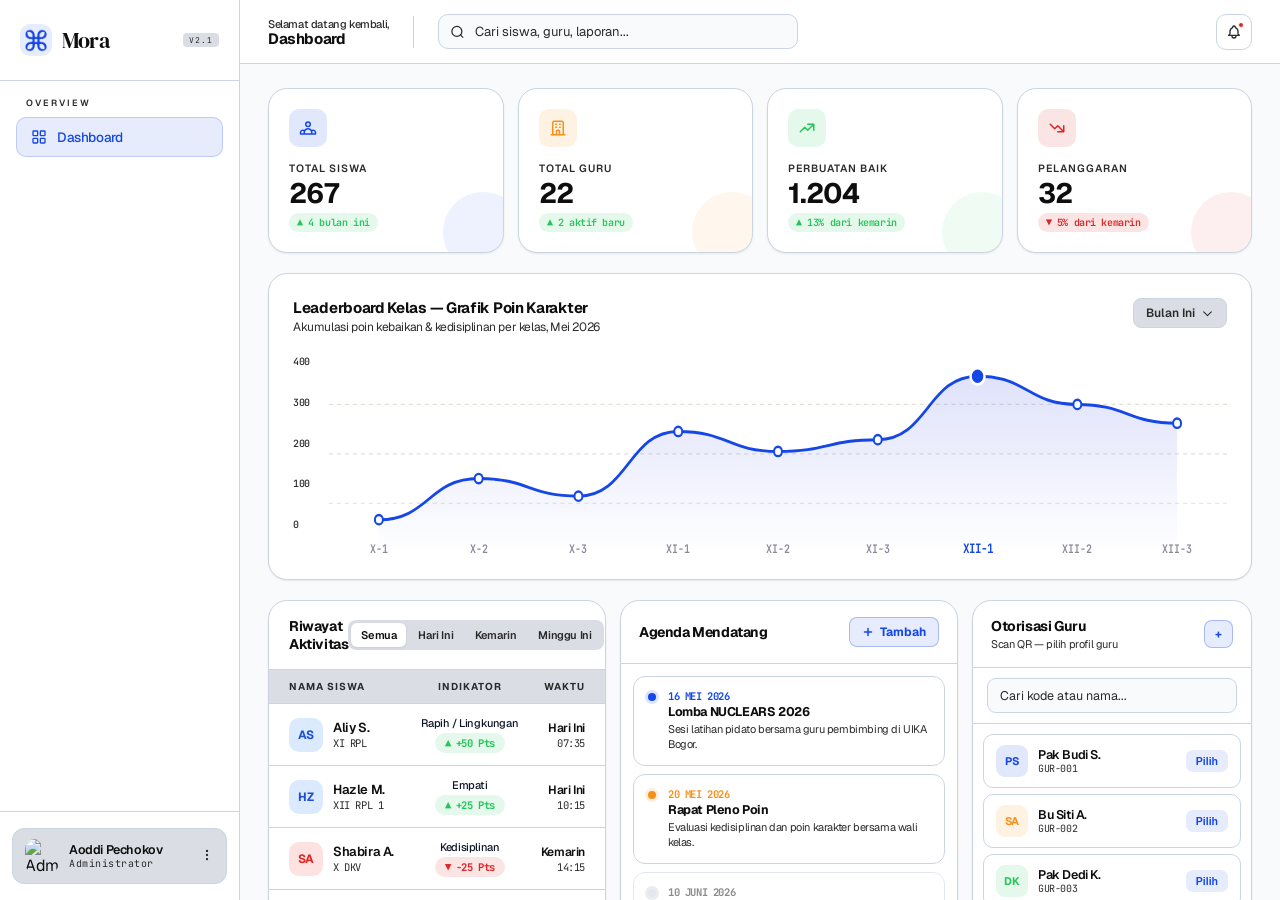
==== Dashboard.html @ 15dcd19a "dashboard new ui n foto mora" ====
<!DOCTYPE html>
<html lang="en">
<head>
    <meta charset="UTF-8">
    <meta name="viewport" content="width=device-width, initial-scale=1.0">
    <title>Mora — Dashboard</title>
    <link rel="preconnect" href="https://fonts.googleapis.com">
    <link rel="preconnect" href="https://fonts.gstatic.com" crossorigin>
    <link href="https://fonts.googleapis.com/css2?family=DM+Serif+Display:ital@0;1&family=JetBrains+Mono:wght@400;500;600&family=Geist:wght@300;400;500;600;700;800&display=swap" rel="stylesheet">
    <link rel="stylesheet" href="style.css">

    <style>
        *, *::before, *::after { box-sizing: border-box; margin: 0; padding: 0; }

        body {
            display: flex;
            min-height: 100vh;
            overflow: hidden;
        }

        /* ─── SCROLLBAR ─── */
        ::-webkit-scrollbar { width: 4px; height: 4px; }
        ::-webkit-scrollbar-track { background: transparent; }
        ::-webkit-scrollbar-thumb { background: var(--border); border-radius: 99px; }
        ::-webkit-scrollbar-thumb:hover { background: var(--primary); }

        /* ─── SIDEBAR ─── */
        .sidebar {
            width: 240px;
            background: var(--surface);
            border-right: 1px solid var(--border);
            display: flex;
            flex-direction: column;
            height: 100vh;
            flex-shrink: 0;
            position: relative;
            overflow: hidden;
        }

        .sidebar-logo {
            padding: 24px 20px;
            border-bottom: 1px solid var(--border);
            display: flex;
            align-items: center;
            gap: 10px;
        }
        .logo-mark {
            width: 32px;
            height: 32px;
            border-radius: 10px;
            display: flex;
            align-items: center;
            justify-content: center;
            flex-shrink: 0;
            overflow: hidden;
            background: color-mix(in srgb, var(--primary) 10%, transparent);
        }
        .logo-mark img {
            width: 26px;
            height: 26px;
            object-fit: contain;
        }
        .logo-text {
            font-family: 'DM Serif Display', serif;
            font-size: 22px;
            color: var(--foreground);
            letter-spacing: -0.5px;
        }
        .logo-badge {
            font-family: 'JetBrains Mono', monospace;
            font-size: 8px;
            color: var(--muted-foreground);
            background: var(--muted);
            padding: 2px 6px;
            border-radius: 4px;
            letter-spacing: 1px;
            text-transform: uppercase;
            margin-left: auto;
        }

        .sidebar-nav {
            flex: 1;
            padding: 16px 12px;
            overflow-y: auto;
            display: flex;
            flex-direction: column;
            gap: 2px;
        }

        .nav-section {
            padding: 0 4px;
            margin-bottom: 6px;
            margin-top: 14px;
        }
        .nav-section:first-child { margin-top: 0; }
        .nav-section-label {
            font-size: 9px;
            letter-spacing: 2px;
            text-transform: uppercase;
            color: var(--muted-foreground);
            font-weight: 600;
            margin-bottom: 8px;
            padding: 0 10px;
        }

        .nav-item {
            display: flex;
            align-items: center;
            gap: 10px;
            padding: 10px 14px;
            border-radius: 10px;
            color: var(--muted-foreground);
            font-size: 13.5px;
            font-weight: 500;
            cursor: pointer;
            transition: all 0.18s ease;
            border: 1px solid transparent;
            position: relative;
            text-decoration: none;
        }
        .nav-item:hover {
            background: var(--muted);
            color: var(--foreground);
        }
        .nav-item.active {
            background: color-mix(in srgb, var(--primary) 10%, transparent);
            color: var(--primary);
            border-color: color-mix(in srgb, var(--primary) 20%, transparent);
        }
        .nav-item.active svg { opacity: 1; }
        .nav-item svg { width: 16px; height: 16px; opacity: 0.7; flex-shrink: 0; }

        .nav-badge {
            margin-left: auto;
            background: var(--destructive);
            color: var(--destructive-foreground);
            font-size: 9px;
            font-weight: 700;
            padding: 2px 7px;
            border-radius: 99px;
            font-family: 'JetBrains Mono', monospace;
        }

        .sidebar-footer {
            padding: 16px 12px;
            border-top: 1px solid var(--border);
            position: relative;
            z-index: 1;
        }
        .profile-card {
            display: flex;
            align-items: center;
            gap: 10px;
            padding: 10px 12px;
            border-radius: 12px;
            background: var(--muted);
            border: 1px solid var(--border);
            cursor: pointer;
            transition: all 0.18s;
        }
        .profile-card:hover { background: color-mix(in srgb, var(--muted) 70%, var(--border)); }
        .profile-avatar {
            width: 34px;
            height: 34px;
            border-radius: 10px;
            object-fit: cover;
            flex-shrink: 0;
        }
        .profile-name {
            font-size: 12.5px;
            font-weight: 600;
            color: var(--foreground);
            line-height: 1.2;
        }
        .profile-role {
            font-size: 10px;
            color: var(--muted-foreground);
            font-family: 'JetBrains Mono', monospace;
            letter-spacing: 0.5px;
        }
        .profile-menu-btn {
            margin-left: auto;
            color: var(--muted-foreground);
            flex-shrink: 0;
        }

        /* ─── MAIN ─── */
        .main { flex: 1; display: flex; flex-direction: column; height: 100vh; overflow: hidden; }

        /* ─── HEADER ─── */
        .topbar {
            height: 64px;
            background: var(--surface);
            border-bottom: 1px solid var(--border);
            display: flex;
            align-items: center;
            padding: 0 28px;
            gap: 16px;
            flex-shrink: 0;
        }
        .topbar-title { display: flex; flex-direction: column; }
        .topbar-greeting { font-size: 11px; color: var(--muted-foreground); font-weight: 500; }
        .topbar-page { font-size: 15px; font-weight: 700; color: var(--foreground); line-height: 1; }
        .topbar-divider { width: 1px; height: 32px; background: var(--border); margin: 0 8px; }

        .search-wrap { position: relative; flex: 1; max-width: 360px; }
        .search-wrap svg {
            position: absolute; left: 12px; top: 50%;
            transform: translateY(-50%);
            width: 15px; height: 15px; color: var(--muted-foreground);
        }
        .search-input {
            width: 100%;
            background: var(--background);
            border: 1px solid var(--border);
            border-radius: 10px;
            padding: 8px 12px 8px 36px;
            font-size: 13px;
            font-family: 'Geist', sans-serif;
            color: var(--foreground);
            outline: none;
            transition: all 0.18s;
        }
        .search-input:focus {
            border-color: var(--primary);
            background: var(--surface);
            box-shadow: 0 0 0 3px color-mix(in srgb, var(--primary) 12%, transparent);
        }
        .search-input::placeholder { color: var(--muted-foreground); }

        .topbar-actions { display: flex; align-items: center; gap: 8px; margin-left: auto; }
        .icon-btn {
            width: 36px; height: 36px;
            border-radius: 10px;
            border: 1px solid var(--border);
            background: var(--surface);
            display: flex; align-items: center; justify-content: center;
            cursor: pointer; color: var(--muted-foreground);
            transition: all 0.15s; position: relative;
        }
        .icon-btn:hover { background: var(--muted); }
        .icon-btn svg { width: 16px; height: 16px; }
        .notif-dot {
            position: absolute; top: 7px; right: 7px;
            width: 6px; height: 6px;
            background: var(--destructive);
            border-radius: 50%;
            border: 1.5px solid var(--surface);
        }

        /* ─── CONTENT ─── */
        .content {
            flex: 1;
            overflow-y: auto;
            padding: 24px 28px;
            display: flex;
            flex-direction: column;
            gap: 20px;
            background: var(--background);
        }

        /* ─── STAT CARDS ─── */
        .stats-grid {
            display: grid;
            grid-template-columns: repeat(4, 1fr);
            gap: 14px;
        }
        .stat-card {
            background: var(--surface);
            border: 1px solid var(--border);
            border-radius: 1.2rem;
            padding: 20px;
            cursor: pointer;
            transition: all 0.2s ease;
            position: relative;
            overflow: hidden;
            box-shadow: 0 1px 2px rgba(15, 23, 42, 0.08);
        }
        .stat-card::before {
            content: '';
            position: absolute;
            bottom: 0; right: 0;
            width: 80px; height: 80px;
            border-radius: 50%;
            opacity: 0.07;
            transition: all 0.3s;
            transform: translate(20px, 20px);
        }
        .stat-card:hover { transform: translateY(-2px); box-shadow: 0 8px 24px rgba(15, 23, 42, 0.1); }
        .stat-card:hover::before { transform: translate(10px, 10px); opacity: 0.12; width: 100px; height: 100px; }
        .stat-card.blue::before { background: var(--primary); }
        .stat-card.green::before { background: var(--success); }
        .stat-card.orange::before { background: var(--warning); }
        .stat-card.red::before { background: var(--destructive); }
        .stat-card.blue:hover { border-color: color-mix(in srgb, var(--primary) 40%, transparent); }
        .stat-card.green:hover { border-color: color-mix(in srgb, var(--success) 40%, transparent); }
        .stat-card.orange:hover { border-color: color-mix(in srgb, var(--warning) 40%, transparent); }
        .stat-card.red:hover { border-color: color-mix(in srgb, var(--destructive) 40%, transparent); }

        .stat-icon {
            width: 38px; height: 38px;
            border-radius: 10px;
            display: flex; align-items: center; justify-content: center;
            margin-bottom: 14px;
        }
        .stat-icon svg { width: 18px; height: 18px; }
        .stat-icon.blue { background: color-mix(in srgb, var(--primary) 12%, transparent); color: var(--primary); }
        .stat-icon.green { background: color-mix(in srgb, var(--success) 12%, transparent); color: var(--success); }
        .stat-icon.orange { background: color-mix(in srgb, var(--warning) 12%, transparent); color: var(--warning); }
        .stat-icon.red { background: color-mix(in srgb, var(--destructive) 12%, transparent); color: var(--destructive); }

        .stat-label { font-size: 10.5px; font-weight: 600; color: var(--muted-foreground); letter-spacing: 1px; text-transform: uppercase; margin-bottom: 4px; }
        .stat-value { font-size: 28px; font-weight: 700; color: var(--foreground); line-height: 1; letter-spacing: -1px; }
        .stat-badge {
            display: inline-flex; align-items: center; gap: 3px;
            font-size: 10px; font-weight: 600;
            padding: 3px 8px; border-radius: 99px; margin-top: 6px;
            font-family: 'JetBrains Mono', monospace;
        }
        .stat-badge.up { background: color-mix(in srgb, var(--success) 12%, transparent); color: var(--success); }
        .stat-badge.down { background: color-mix(in srgb, var(--destructive) 12%, transparent); color: var(--destructive); }

        /* ─── CHART ─── */
        .chart-card {
            background: var(--surface);
            border: 1px solid var(--border);
            border-radius: 1.2rem;
            padding: 24px;
            box-shadow: 0 1px 2px rgba(15, 23, 42, 0.08);
        }
        .card-header {
            display: flex; align-items: flex-start; justify-content: space-between; margin-bottom: 20px;
        }
        .card-title { font-size: 15px; font-weight: 700; color: var(--foreground); letter-spacing: -0.3px; }
        .card-subtitle { font-size: 12px; color: var(--muted-foreground); margin-top: 2px; }
        .chip-btn {
            display: flex; align-items: center; gap: 6px;
            font-size: 12px; font-weight: 600; color: var(--muted-foreground);
            background: var(--muted); border: 1px solid var(--border);
            border-radius: 8px; padding: 6px 12px;
            cursor: pointer; transition: all 0.15s; font-family: 'Geist', sans-serif;
        }
        .chip-btn:hover { background: color-mix(in srgb, var(--muted) 70%, var(--border)); }
        .chip-btn svg { width: 13px; height: 13px; }

        .chart-wrap { position: relative; width: 100%; height: 200px; overflow-x: auto; }
        .chart-svg-container { min-width: 700px; width: 100%; height: 100%; }

        @keyframes drawPath {
            from { stroke-dashoffset: 2000; }
            to { stroke-dashoffset: 0; }
        }
        .chart-line {
            stroke-dasharray: 2000; stroke-dashoffset: 2000;
            animation: drawPath 1.8s cubic-bezier(0.4,0,0.2,1) 0.3s forwards;
        }

        .chart-labels-y {
            position: absolute; top: 0; left: 0;
            height: calc(100% - 24px);
            display: flex; flex-direction: column; justify-content: space-between;
            font-size: 10px; color: var(--muted-foreground);
            font-family: 'JetBrains Mono', monospace; font-weight: 500;
            padding-right: 8px;
            background: linear-gradient(to right, var(--surface) 80%, transparent);
            pointer-events: none; z-index: 1;
        }

        /* ─── MAIN GRID ─── */
        .main-grid {
            display: grid;
            grid-template-columns: 1fr 1fr 280px;
            gap: 14px;
        }

        /* ─── ACTIVITY TABLE ─── */
        .table-card {
            background: var(--surface); border: 1px solid var(--border);
            border-radius: 1.2rem; overflow: hidden;
            box-shadow: 0 1px 2px rgba(15, 23, 42, 0.08);
        }
        .table-toolbar {
            display: flex; align-items: center; justify-content: space-between;
            padding: 16px 20px; border-bottom: 1px solid var(--border);
        }
        .table-toolbar-title { font-size: 14px; font-weight: 700; color: var(--foreground); }

        .filter-tabs { display: flex; gap: 2px; background: var(--muted); border-radius: 8px; padding: 3px; }
        .filter-tab {
            font-size: 11px; font-weight: 600; padding: 5px 10px;
            border-radius: 6px; cursor: pointer; color: var(--muted-foreground);
            transition: all 0.15s; white-space: nowrap;
        }
        .filter-tab.active {
            background: var(--surface); color: var(--foreground);
            box-shadow: 0 1px 3px rgba(0,0,0,0.08);
        }

        .table-head {
            display: grid; grid-template-columns: 2fr 1.5fr 1fr;
            padding: 10px 20px; background: var(--muted); border-bottom: 1px solid var(--border);
        }
        .table-head-cell { font-size: 10px; font-weight: 700; color: var(--muted-foreground); letter-spacing: 1px; text-transform: uppercase; }
        .table-head-cell:last-child { text-align: right; }
        .table-head-cell.center { text-align: center; }

        .table-body { overflow-y: auto; max-height: 280px; }
        .table-row {
            display: grid; grid-template-columns: 2fr 1.5fr 1fr;
            align-items: center; padding: 12px 20px;
            border-bottom: 1px solid var(--border); transition: background 0.15s;
        }
        .table-row:last-child { border-bottom: none; }
        .table-row:hover { background: var(--muted); }

        .student-info { display: flex; align-items: center; gap: 10px; }
        .student-avatar {
            width: 34px; height: 34px; border-radius: 10px;
            display: flex; align-items: center; justify-content: center;
            font-size: 12px; font-weight: 700; flex-shrink: 0;
        }
        .student-name { font-size: 13px; font-weight: 600; color: var(--foreground); }
        .student-class { font-size: 10.5px; color: var(--muted-foreground); font-family: 'JetBrains Mono', monospace; }

        .indicator-wrap { display: flex; flex-direction: column; align-items: center; gap: 3px; }
        .indicator-type { font-size: 11px; font-weight: 500; color: var(--surface-foreground); }
        .pts-badge {
            font-size: 10.5px; font-weight: 700; padding: 3px 10px;
            border-radius: 99px; font-family: 'JetBrains Mono', monospace;
        }
        .pts-badge.up { background: color-mix(in srgb, var(--success) 12%, transparent); color: var(--success); }
        .pts-badge.down { background: color-mix(in srgb, var(--destructive) 12%, transparent); color: var(--destructive); }

        .time-cell { text-align: right; }
        .time-day { font-size: 12px; font-weight: 600; color: var(--foreground); }
        .time-hour { font-size: 10.5px; color: var(--muted-foreground); font-family: 'JetBrains Mono', monospace; }

        /* ─── AGENDA ─── */
        .agenda-card {
            background: var(--surface); border: 1px solid var(--border);
            border-radius: 1.2rem; overflow: hidden;
            box-shadow: 0 1px 2px rgba(15, 23, 42, 0.08);
        }
        .agenda-toolbar {
            display: flex; align-items: center; justify-content: space-between;
            padding: 16px 18px; border-bottom: 1px solid var(--border);
        }
        .agenda-toolbar-title { font-size: 14px; font-weight: 700; color: var(--foreground); }

        .agenda-list { padding: 12px; display: flex; flex-direction: column; gap: 8px; }
        .agenda-item {
            border-radius: 12px; padding: 12px 14px;
            border: 1px solid var(--border);
            cursor: pointer; transition: all 0.18s;
            display: flex; gap: 12px; align-items: flex-start;
        }
        .agenda-item:hover {
            border-color: var(--primary);
            background: color-mix(in srgb, var(--primary) 6%, transparent);
        }
        .agenda-dot { width: 8px; height: 8px; border-radius: 50%; flex-shrink: 0; margin-top: 4px; }
        .agenda-date { font-size: 10.5px; font-weight: 700; font-family: 'JetBrains Mono', monospace; }
        .agenda-title { font-size: 12.5px; font-weight: 700; color: var(--foreground); margin-bottom: 2px; }
        .agenda-desc { font-size: 11px; color: var(--muted-foreground); line-height: 1.4; }

        /* ─── GURU PANEL ─── */
        .guru-card {
            background: var(--surface); border: 1px solid var(--border);
            border-radius: 1.2rem; overflow: hidden;
            display: flex; flex-direction: column;
            box-shadow: 0 1px 2px rgba(15, 23, 42, 0.08);
        }
        .guru-toolbar {
            padding: 16px 18px; border-bottom: 1px solid var(--border);
            display: flex; justify-content: space-between; align-items: center;
        }
        .guru-toolbar-title { font-size: 14px; font-weight: 700; color: var(--foreground); }
        .guru-search { padding: 10px 14px; border-bottom: 1px solid var(--border); }
        .guru-search input {
            width: 100%;
            background: var(--background); border: 1px solid var(--border);
            border-radius: 9px; padding: 8px 12px;
            font-size: 12.5px; font-family: 'Geist', sans-serif;
            color: var(--foreground); outline: none; transition: all 0.18s;
        }
        .guru-search input:focus {
            border-color: var(--primary);
            box-shadow: 0 0 0 3px color-mix(in srgb, var(--primary) 12%, transparent);
        }
        .guru-search input::placeholder { color: var(--muted-foreground); }
        .guru-list { flex: 1; overflow-y: auto; padding: 10px; display: flex; flex-direction: column; gap: 6px; }
        .guru-item {
            display: flex; align-items: center; gap: 10px;
            padding: 10px 12px; border-radius: 10px;
            border: 1px solid var(--border); cursor: pointer; transition: all 0.15s;
        }
        .guru-item:hover { background: var(--muted); border-color: var(--border); }
        .guru-avatar {
            width: 32px; height: 32px; border-radius: 9px;
            display: flex; align-items: center; justify-content: center;
            font-size: 11px; font-weight: 700; flex-shrink: 0;
        }
        .guru-name { font-size: 12.5px; font-weight: 600; color: var(--foreground); line-height: 1.2; }
        .guru-code { font-size: 10px; color: var(--muted-foreground); font-family: 'JetBrains Mono', monospace; }
        .guru-select-btn {
            margin-left: auto; font-size: 10.5px; font-weight: 700;
            color: var(--primary);
            background: color-mix(in srgb, var(--primary) 10%, transparent);
            border: none; border-radius: 7px; padding: 5px 10px;
            cursor: pointer; transition: all 0.15s; white-space: nowrap;
        }
        .guru-select-btn:hover { background: var(--primary); color: var(--primary-foreground); }

        /* ─── MODALS ─── */
        .modal-overlay {
            position: fixed; inset: 0;
            background: rgba(10, 10, 20, 0.45);
            backdrop-filter: blur(6px);
            display: flex; align-items: center; justify-content: center;
            z-index: 100; padding: 20px;
            opacity: 0; pointer-events: none;
            transition: opacity 0.22s ease;
        }
        .modal-overlay.open { opacity: 1; pointer-events: all; }
        .modal {
            background: var(--surface);
            border: 1px solid var(--border);
            border-radius: 20px;
            width: 100%; max-width: 640px; max-height: 85vh;
            display: flex; flex-direction: column; overflow: hidden;
            transform: scale(0.96) translateY(8px);
            transition: transform 0.22s cubic-bezier(0.34,1.56,0.64,1);
            box-shadow: 0 24px 80px rgba(10,10,30,0.15);
        }
        .modal-overlay.open .modal { transform: scale(1) translateY(0); }
        .modal.wide { max-width: 820px; }

        .modal-header {
            padding: 20px 24px; border-bottom: 1px solid var(--border);
            display: flex; align-items: center; justify-content: space-between; flex-shrink: 0;
        }
        .modal-header-left { display: flex; align-items: center; gap: 14px; }
        .modal-icon {
            width: 44px; height: 44px; border-radius: 13px;
            display: flex; align-items: center; justify-content: center; flex-shrink: 0;
        }
        .modal-icon svg { width: 22px; height: 22px; }
        .modal-title { font-size: 17px; font-weight: 700; color: var(--foreground); letter-spacing: -0.3px; }
        .modal-subtitle { font-size: 12px; color: var(--muted-foreground); margin-top: 1px; }
        .modal-close {
            width: 34px; height: 34px; border-radius: 9px;
            border: 1px solid var(--border); background: none;
            display: flex; align-items: center; justify-content: center;
            cursor: pointer; color: var(--muted-foreground); transition: all 0.15s;
        }
        .modal-close:hover {
            background: color-mix(in srgb, var(--destructive) 10%, transparent);
            color: var(--destructive);
            border-color: color-mix(in srgb, var(--destructive) 30%, transparent);
        }
        .modal-close svg { width: 16px; height: 16px; }

        .modal-toolbar {
            padding: 12px 20px; background: var(--muted); border-bottom: 1px solid var(--border);
            flex-shrink: 0; display: flex; gap: 10px; flex-wrap: wrap;
        }
        .modal-input {
            flex: 1; min-width: 200px;
            background: var(--surface); border: 1px solid var(--border);
            border-radius: 9px; padding: 8px 14px;
            font-size: 13px; font-family: 'Geist', sans-serif;
            color: var(--foreground); outline: none; transition: all 0.18s;
        }
        .modal-input:focus {
            border-color: var(--primary);
            box-shadow: 0 0 0 3px color-mix(in srgb, var(--primary) 12%, transparent);
        }
        .modal-select {
            background: var(--surface); border: 1px solid var(--border);
            border-radius: 9px; padding: 8px 14px;
            font-size: 12.5px; font-family: 'Geist', sans-serif;
            font-weight: 600; color: var(--surface-foreground);
            outline: none; cursor: pointer; transition: all 0.18s;
        }
        .modal-select:focus { border-color: var(--primary); }

        .modal-body {
            flex: 1; overflow-y: auto; padding: 20px;
            display: flex; flex-direction: column; gap: 10px;
        }

        .modal-student-item {
            display: flex; align-items: center; justify-content: space-between;
            padding: 14px 16px; border: 1px solid var(--border);
            border-radius: 13px; transition: all 0.18s;
        }
        .modal-student-item:hover {
            border-color: color-mix(in srgb, var(--primary) 40%, transparent);
            background: color-mix(in srgb, var(--primary) 5%, transparent);
        }
        .modal-student-info { display: flex; align-items: center; gap: 12px; }
        .modal-student-avatar {
            width: 40px; height: 40px; border-radius: 12px;
            display: flex; align-items: center; justify-content: center;
            font-size: 13px; font-weight: 700; flex-shrink: 0;
        }
        .modal-student-name { font-size: 13.5px; font-weight: 700; color: var(--foreground); }
        .modal-student-meta { font-size: 10.5px; color: var(--muted-foreground); font-family: 'JetBrains Mono', monospace; margin-top: 1px; }
        .modal-action-btn {
            font-size: 12px; font-weight: 700; padding: 8px 16px;
            border-radius: 9px; border: none; cursor: pointer;
            transition: all 0.15s; background: var(--primary); color: var(--primary-foreground);
        }
        .modal-action-btn:hover { opacity: 0.85; }

        /* ─── STATISTIK MODAL ─── */
        .stat-modal-body { padding: 24px; display: flex; gap: 24px; align-items: center; }
        .radial-wrap {
            width: 140px; height: 140px; border-radius: 50%;
            background: conic-gradient(var(--primary) 75%, var(--muted) 0);
            display: flex; align-items: center; justify-content: center;
            flex-shrink: 0; position: relative;
            box-shadow: 0 0 0 8px color-mix(in srgb, var(--primary) 10%, transparent);
        }
        .radial-inner {
            width: 110px; height: 110px; background: var(--surface); border-radius: 50%;
            display: flex; flex-direction: column; align-items: center; justify-content: center;
        }
        .radial-val { font-size: 28px; font-weight: 800; color: var(--primary); letter-spacing: -1px; }
        .radial-label { font-size: 10px; color: var(--muted-foreground); font-weight: 600; }
        .stat-modal-data { flex: 1; display: flex; flex-direction: column; gap: 10px; }
        .stat-data-row {
            display: flex; align-items: center; justify-content: space-between;
            padding: 14px 16px; border: 1px solid var(--border); border-radius: 12px;
        }
        .stat-data-label { font-size: 11px; font-weight: 700; color: var(--muted-foreground); letter-spacing: 0.5px; text-transform: uppercase; }
        .stat-data-val { font-size: 22px; font-weight: 800; letter-spacing: -0.5px; }

        /* ─── JADWAL MODAL ─── */
        .timeline-body { padding: 20px; position: relative; }
        .timeline-line { position: absolute; left: 36px; top: 20px; bottom: 20px; width: 2px; background: var(--border); }
        .timeline-item { display: flex; gap: 16px; align-items: flex-start; margin-bottom: 20px; position: relative; z-index: 1; }
        .timeline-item:last-child { margin-bottom: 0; }
        .timeline-dot {
            width: 14px; height: 14px; border-radius: 50%; flex-shrink: 0;
            margin-top: 3px; margin-left: 9px;
            border: 2.5px solid var(--surface); box-shadow: 0 0 0 2px;
        }
        .timeline-content { flex: 1; border: 1px solid var(--border); border-radius: 12px; padding: 14px 16px; }
        .timeline-date { font-size: 10.5px; font-weight: 700; font-family: 'JetBrains Mono', monospace; margin-bottom: 4px; }
        .timeline-event { font-size: 13.5px; font-weight: 700; color: var(--foreground); margin-bottom: 4px; }
        .timeline-desc { font-size: 12px; color: var(--muted-foreground); line-height: 1.5; }

        /* ─── PENGATURAN MODAL ─── */
        .settings-body { padding: 20px; display: flex; flex-direction: column; gap: 12px; }
        .setting-row {
            display: flex; align-items: center; justify-content: space-between;
            padding: 14px 18px; border: 1px solid var(--border);
        }
        .setting-row:not(:last-child) { border-bottom: none; border-radius: 0; }
        .setting-row:first-child { border-radius: 12px 12px 0 0; }
        .setting-row:last-child { border-radius: 0 0 12px 12px; }
        .setting-info-title { font-size: 13px; font-weight: 600; color: var(--foreground); }
        .setting-info-desc { font-size: 11px; color: var(--muted-foreground); margin-top: 1px; }
        .toggle {
            width: 44px; height: 24px; background: var(--border); border-radius: 99px;
            cursor: pointer; position: relative; transition: background 0.2s; flex-shrink: 0;
        }
        .toggle.on { background: var(--primary); }
        .toggle-thumb {
            width: 18px; height: 18px; background: #fff; border-radius: 50%;
            position: absolute; top: 3px; left: 3px;
            transition: transform 0.2s cubic-bezier(0.34,1.56,0.64,1);
            box-shadow: 0 1px 4px rgba(0,0,0,0.15);
        }
        .toggle.on .toggle-thumb { transform: translateX(20px); }

        /* ─── PROFILE DROPDOWN ─── */
        .profile-dropdown {
            position: absolute; bottom: 78px; left: 12px; right: 12px;
            background: var(--surface); border: 1px solid var(--border);
            border-radius: 14px; padding: 8px; z-index: 50;
            box-shadow: 0 -8px 32px rgba(0,0,0,0.08);
            opacity: 0; pointer-events: none;
            transform: translateY(4px); transition: all 0.18s ease;
        }
        .profile-dropdown.open { opacity: 1; pointer-events: all; transform: translateY(0); }
        .dropdown-item {
            display: flex; align-items: center; gap: 10px;
            padding: 9px 12px; border-radius: 9px;
            font-size: 13px; font-weight: 500; color: var(--surface-foreground);
            cursor: pointer; transition: all 0.12s;
        }
        .dropdown-item:hover { background: var(--muted); }
        .dropdown-item svg { width: 15px; height: 15px; }
        .dropdown-item.danger { color: var(--destructive); }
        .dropdown-item.danger:hover { background: color-mix(in srgb, var(--destructive) 10%, transparent); }
        .dropdown-sep { height: 1px; background: var(--border); margin: 4px 0; }

        /* ─── EMPTY STATE ─── */
        .empty-state { display: none; text-align: center; padding: 32px; color: var(--muted-foreground); font-size: 13px; }

        /* ─── ADD BTN ─── */
        .add-btn {
            display: flex; align-items: center; gap: 6px;
            font-size: 12px; font-weight: 700; color: var(--primary);
            background: color-mix(in srgb, var(--primary) 10%, transparent);
            border: 1px solid color-mix(in srgb, var(--primary) 30%, transparent);
            border-radius: 8px; padding: 6px 12px;
            cursor: pointer; transition: all 0.15s; font-family: 'Geist', sans-serif;
        }
        .add-btn:hover { background: var(--primary); color: var(--primary-foreground); }
        .text-btn {
            font-size: 12px; font-weight: 600; color: var(--primary);
            background: none; border: none; cursor: pointer;
            transition: opacity 0.15s; font-family: 'Geist', sans-serif;
        }
        .text-btn:hover { opacity: 0.7; }

        /* ─── STATUS BADGE ─── */
        .status-dot { width: 6px; height: 6px; border-radius: 50%; flex-shrink: 0; }
        .status-badge {
            display: inline-flex; align-items: center; gap: 5px;
            font-size: 10px; font-weight: 700;
            padding: 4px 9px; border-radius: 99px;
            letter-spacing: 0.5px; text-transform: uppercase;
        }
        .status-badge.active { background: color-mix(in srgb, var(--success) 12%, transparent); color: var(--success); }
        .status-badge.leave { background: var(--muted); color: var(--muted-foreground); }

        /* ─── ANIMATIONS ─── */
        @keyframes fadeInUp {
            from { opacity: 0; transform: translateY(12px); }
            to { opacity: 1; transform: translateY(0); }
        }
        .stat-card { animation: fadeInUp 0.4s ease backwards; }
        .stat-card:nth-child(1) { animation-delay: 0.05s; }
        .stat-card:nth-child(2) { animation-delay: 0.1s; }
        .stat-card:nth-child(3) { animation-delay: 0.15s; }
        .stat-card:nth-child(4) { animation-delay: 0.2s; }
    </style>
</head>
<body>

<!-- ─── SIDEBAR ─── -->
<aside class="sidebar">
    <div class="sidebar-logo">
        <div class="logo-mark">
            <img src="Assets/logo/mora.png" alt="Mora">
        </div>
        <span class="logo-text">Mora</span>
        <span class="logo-badge">v2.1</span>
    </div>

    <nav class="sidebar-nav">
        <div class="nav-section">
            <div class="nav-section-label">Overview</div>
            <a href="#" class="nav-item active">
                <svg fill="none" viewBox="0 0 24 24" stroke="currentColor" stroke-width="2"><rect x="3" y="3" width="7" height="7" rx="1"/><rect x="14" y="3" width="7" height="7" rx="1"/><rect x="3" y="14" width="7" height="7" rx="1"/><rect x="14" y="14" width="7" height="7" rx="1"/></svg>
                Dashboard
            </a>
        </div>
    </nav>

    <div style="position:relative;">
        <div id="profileDropdown" class="profile-dropdown">
            <div class="dropdown-item" onclick="openModal('modalPengaturan'); closeProfileMenu()">
                <svg fill="none" viewBox="0 0 24 24" stroke="currentColor" stroke-width="2"><path stroke-linecap="round" stroke-linejoin="round" d="M10.325 4.317c.426-1.756 2.924-1.756 3.35 0a1.724 1.724 0 002.573 1.066c1.543-.94 3.31.826 2.37 2.37a1.724 1.724 0 001.065 2.572c1.756.426 1.756 2.924 0 3.35a1.724 1.724 0 00-1.066 2.573c.94 1.543-.826 3.31-2.37 2.37a1.724 1.724 0 00-2.572 1.065c-.426 1.756-2.924 1.756-3.35 0a1.724 1.724 0 00-2.573-1.066c-1.543.94-3.31-.826-2.37-2.37a1.724 1.724 0 00-1.065-2.572c-1.756-.426-1.756-2.924 0-3.35a1.724 1.724 0 001.066-2.573c-.94-1.543.826-3.31 2.37-2.37.996.608 2.296.07 2.572-1.065z"/><path stroke-linecap="round" stroke-linejoin="round" d="M15 12a3 3 0 11-6 0 3 3 0 016 0z"/></svg>
                Pengaturan
            </div>
            <div class="dropdown-sep"></div>
            <div class="dropdown-item danger">
                <svg fill="none" viewBox="0 0 24 24" stroke="currentColor" stroke-width="2"><path stroke-linecap="round" stroke-linejoin="round" d="M17 16l4-4m0 0l-4-4m4 4H7m6 4v1a3 3 0 01-3 3H6a3 3 0 01-3-3V7a3 3 0 013-3h4a3 3 0 013 3v1"/></svg>
                Logout
            </div>
        </div>

        <div class="sidebar-footer">
            <div class="profile-card" id="profileTrigger" onclick="toggleProfileMenu()">
                <img src="https://ui-avatars.com/api/?name=Aoddi+Pechokov&background=2b3de4&color=fff&rounded=true" alt="Admin" class="profile-avatar">
                <div>
                    <div class="profile-name">Aoddi Pechokov</div>
                    <div class="profile-role">Administrator</div>
                </div>
                <div class="profile-menu-btn">
                    <svg width="14" height="14" fill="none" viewBox="0 0 24 24" stroke="currentColor" stroke-width="2"><circle cx="12" cy="5" r="1" fill="currentColor"/><circle cx="12" cy="12" r="1" fill="currentColor"/><circle cx="12" cy="19" r="1" fill="currentColor"/></svg>
                </div>
            </div>
        </div>
    </div>
</aside>

<!-- ─── MAIN ─── -->
<main class="main">

    <!-- TOPBAR -->
    <header class="topbar">
        <div class="topbar-title">
            <span class="topbar-greeting">Selamat datang kembali,</span>
            <span class="topbar-page">Dashboard</span>
        </div>
        <div class="topbar-divider"></div>
        <div class="search-wrap">
            <svg fill="none" viewBox="0 0 24 24" stroke="currentColor" stroke-width="2"><circle cx="11" cy="11" r="8"/><path d="M21 21l-4.35-4.35"/></svg>
            <input type="text" class="search-input" placeholder="Cari siswa, guru, laporan...">
        </div>
        <div class="topbar-actions">
            <div class="icon-btn" onclick="openModal('modalJadwal')">
                <svg fill="none" viewBox="0 0 24 24" stroke="currentColor" stroke-width="2"><path stroke-linecap="round" stroke-linejoin="round" d="M15 17h5l-1.405-1.405A2.032 2.032 0 0118 14.158V11a6.002 6.002 0 00-4-5.659V5a2 2 0 10-4 0v.341C7.67 6.165 6 8.388 6 11v3.159c0 .538-.214 1.055-.595 1.436L4 17h5m6 0v1a3 3 0 11-6 0v-1m6 0H9"/></svg>
                <div class="notif-dot"></div>
            </div>
        </div>
    </header>

    <!-- CONTENT -->
    <div class="content">

        <!-- STAT CARDS -->
        <div class="stats-grid">
            <div class="stat-card blue" onclick="openModal('modalSiswa')">
                <div class="stat-icon blue">
                    <svg fill="none" viewBox="0 0 24 24" stroke="currentColor" stroke-width="2"><path stroke-linecap="round" stroke-linejoin="round" d="M17 20h5v-2a3 3 0 00-5.356-1.857M17 20H7m10 0v-2c0-.656-.126-1.283-.356-1.857M7 20H2v-2a3 3 0 015.356-1.857M7 20v-2c0-.656.126-1.283.356-1.857m0 0a5.002 5.002 0 019.288 0M15 7a3 3 0 11-6 0 3 3 0 016 0z"/></svg>
                </div>
                <div class="stat-label">Total Siswa</div>
                <div class="stat-value">267</div>
                <div class="stat-badge up">▲ 4 bulan ini</div>
            </div>
            <div class="stat-card orange" onclick="openModal('modalGuru')">
                <div class="stat-icon orange">
                    <svg fill="none" viewBox="0 0 24 24" stroke="currentColor" stroke-width="2"><path stroke-linecap="round" stroke-linejoin="round" d="M19 21V5a2 2 0 00-2-2H7a2 2 0 00-2 2v16m14 0h2m-2 0h-5m-9 0H3m2 0h5M9 7h1m-1 4h1m4-4h1m-1 4h1m-5 10v-5a1 1 0 011-1h2a1 1 0 011 1v5m-4 0h4"/></svg>
                </div>
                <div class="stat-label">Total Guru</div>
                <div class="stat-value">22</div>
                <div class="stat-badge up">▲ 2 aktif baru</div>
            </div>
            <div class="stat-card green" onclick="openModal('modalStatistik')">
                <div class="stat-icon green">
                    <svg fill="none" viewBox="0 0 24 24" stroke="currentColor" stroke-width="2"><path stroke-linecap="round" stroke-linejoin="round" d="M13 7h8m0 0v8m0-8l-8 8-4-4-6 6"/></svg>
                </div>
                <div class="stat-label">Perbuatan Baik</div>
                <div class="stat-value">1.204</div>
                <div class="stat-badge up">▲ 13% dari kemarin</div>
            </div>
            <div class="stat-card red" onclick="openModal('modalStatistik')">
                <div class="stat-icon red">
                    <svg fill="none" viewBox="0 0 24 24" stroke="currentColor" stroke-width="2"><path stroke-linecap="round" stroke-linejoin="round" d="M13 17h8m0 0V9m0 8l-8-8-4 4-6-6"/></svg>
                </div>
                <div class="stat-label">Pelanggaran</div>
                <div class="stat-value">32</div>
                <div class="stat-badge down">▼ 5% dari kemarin</div>
            </div>
        </div>

        <!-- CHART -->
        <div class="chart-card">
            <div class="card-header">
                <div>
                    <div class="card-title">Leaderboard Kelas — Grafik Poin Karakter</div>
                    <div class="card-subtitle">Akumulasi poin kebaikan & kedisiplinan per kelas, Mei 2026</div>
                </div>
                <button class="chip-btn">
                    Bulan Ini <svg fill="none" viewBox="0 0 24 24" stroke="currentColor" stroke-width="2"><path stroke-linecap="round" stroke-linejoin="round" d="M19 9l-7 7-7-7"/></svg>
                </button>
            </div>
            <div class="chart-wrap">
                <div class="chart-labels-y">
                    <span>400</span><span>300</span><span>200</span><span>100</span><span>0</span>
                </div>
                <div class="chart-svg-container" style="padding-left: 36px;">
                    <svg viewBox="0 0 900 170" preserveAspectRatio="none" width="100%" height="100%">
                        <defs>
                            <linearGradient id="areaGrad" x1="0" y1="0" x2="0" y2="1">
                                <stop offset="0%" stop-color="#2b3de4" stop-opacity="0.15"/>
                                <stop offset="100%" stop-color="#2b3de4" stop-opacity="0"/>
                            </linearGradient>
                        </defs>
                        <line x1="0" y1="42" x2="900" y2="42" stroke="#e2e0d6" stroke-width="1" stroke-dasharray="4,4"/>
                        <line x1="0" y1="84" x2="900" y2="84" stroke="#e2e0d6" stroke-width="1" stroke-dasharray="4,4"/>
                        <line x1="0" y1="126" x2="900" y2="126" stroke="#e2e0d6" stroke-width="1" stroke-dasharray="4,4"/>
                        <path d="M 50 140 C 100 140, 100 105, 150 105 C 200 105, 200 120, 250 120 C 300 120, 300 65, 350 65 C 400 65, 400 82, 450 82 C 500 82, 500 72, 550 72 C 600 72, 600 18, 650 18 C 700 18, 700 42, 750 42 C 800 42, 800 58, 850 58 L 850 170 L 50 170 Z" fill="url(#areaGrad)"/>
                        <path class="chart-line" d="M 50 140 C 100 140, 100 105, 150 105 C 200 105, 200 120, 250 120 C 300 120, 300 65, 350 65 C 400 65, 400 82, 450 82 C 500 82, 500 72, 550 72 C 600 72, 600 18, 650 18 C 700 18, 700 42, 750 42 C 800 42, 800 58, 850 58" fill="none" stroke="var(--primary)" stroke-width="2.5" stroke-linecap="round"/>
                        <circle cx="50" cy="140" r="4" fill="#fff" stroke="var(--primary)" stroke-width="2"/>
                        <circle cx="150" cy="105" r="4" fill="#fff" stroke="var(--primary)" stroke-width="2"/>
                        <circle cx="250" cy="120" r="4" fill="#fff" stroke="var(--primary)" stroke-width="2"/>
                        <circle cx="350" cy="65" r="4" fill="#fff" stroke="var(--primary)" stroke-width="2"/>
                        <circle cx="450" cy="82" r="4" fill="#fff" stroke="var(--primary)" stroke-width="2"/>
                        <circle cx="550" cy="72" r="4" fill="#fff" stroke="var(--primary)" stroke-width="2"/>
                        <circle cx="650" cy="18" r="7" fill="var(--primary)" stroke="#fff" stroke-width="2.5"/>
                        <circle cx="750" cy="42" r="4" fill="#fff" stroke="var(--primary)" stroke-width="2"/>
                        <circle cx="850" cy="58" r="4" fill="#fff" stroke="var(--primary)" stroke-width="2"/>
                        <text x="50" y="168" text-anchor="middle" font-size="10" fill="#8a8898" font-family="JetBrains Mono, monospace" font-weight="600">X-1</text>
                        <text x="150" y="168" text-anchor="middle" font-size="10" fill="#8a8898" font-family="JetBrains Mono, monospace" font-weight="600">X-2</text>
                        <text x="250" y="168" text-anchor="middle" font-size="10" fill="#8a8898" font-family="JetBrains Mono, monospace" font-weight="600">X-3</text>
                        <text x="350" y="168" text-anchor="middle" font-size="10" fill="#8a8898" font-family="JetBrains Mono, monospace" font-weight="600">XI-1</text>
                        <text x="450" y="168" text-anchor="middle" font-size="10" fill="#8a8898" font-family="JetBrains Mono, monospace" font-weight="600">XI-2</text>
                        <text x="550" y="168" text-anchor="middle" font-size="10" fill="#8a8898" font-family="JetBrains Mono, monospace" font-weight="600">XI-3</text>
                        <text x="650" y="168" text-anchor="middle" font-size="11" fill="var(--primary)" font-family="JetBrains Mono, monospace" font-weight="700">XII-1</text>
                        <text x="750" y="168" text-anchor="middle" font-size="10" fill="#8a8898" font-family="JetBrains Mono, monospace" font-weight="600">XII-2</text>
                        <text x="850" y="168" text-anchor="middle" font-size="10" fill="#8a8898" font-family="JetBrains Mono, monospace" font-weight="600">XII-3</text>
                    </svg>
                </div>
            </div>
        </div>

        <!-- MAIN GRID -->
        <div class="main-grid">

            <!-- ACTIVITY TABLE -->
            <div class="table-card">
                <div class="table-toolbar">
                    <div class="table-toolbar-title">Riwayat Aktivitas</div>
                    <div class="filter-tabs">
                        <div class="filter-tab active" onclick="setTab(this,'semua')">Semua</div>
                        <div class="filter-tab" onclick="setTab(this,'hari-ini')">Hari Ini</div>
                        <div class="filter-tab" onclick="setTab(this,'kemarin')">Kemarin</div>
                        <div class="filter-tab" onclick="setTab(this,'minggu-ini')">Minggu Ini</div>
                    </div>
                </div>
                <div class="table-head">
                    <div class="table-head-cell">Nama Siswa</div>
                    <div class="table-head-cell center">Indikator</div>
                    <div class="table-head-cell">Waktu</div>
                </div>
                <div class="table-body" id="activityBody">
                    <div class="table-row" data-waktu="hari-ini">
                        <div class="student-info">
                            <div class="student-avatar" style="background:#dbeafe;color:#1d4ed8;">AS</div>
                            <div><div class="student-name">Aliy S.</div><div class="student-class">XI RPL</div></div>
                        </div>
                        <div class="indicator-wrap">
                            <div class="indicator-type">Rapih / Lingkungan</div>
                            <span class="pts-badge up">▲ +50 Pts</span>
                        </div>
                        <div class="time-cell"><div class="time-day">Hari Ini</div><div class="time-hour">07:35</div></div>
                    </div>
                    <div class="table-row" data-waktu="hari-ini">
                        <div class="student-info">
                            <div class="student-avatar" style="background:#dbeafe;color:#1d4ed8;">HZ</div>
                            <div><div class="student-name">Hazle M.</div><div class="student-class">XII RPL 1</div></div>
                        </div>
                        <div class="indicator-wrap">
                            <div class="indicator-type">Empati</div>
                            <span class="pts-badge up">▲ +25 Pts</span>
                        </div>
                        <div class="time-cell"><div class="time-day">Hari Ini</div><div class="time-hour">10:15</div></div>
                    </div>
                    <div class="table-row" data-waktu="kemarin">
                        <div class="student-info">
                            <div class="student-avatar" style="background:#fee2e2;color:#dc2626;">SA</div>
                            <div><div class="student-name">Shabira A.</div><div class="student-class">X DKV</div></div>
                        </div>
                        <div class="indicator-wrap">
                            <div class="indicator-type">Kedisiplinan</div>
                            <span class="pts-badge down">▼ −25 Pts</span>
                        </div>
                        <div class="time-cell"><div class="time-day">Kemarin</div><div class="time-hour">14:15</div></div>
                    </div>
                    <div class="table-row" data-waktu="minggu-ini">
                        <div class="student-info">
                            <div class="student-avatar" style="background:#ede9fe;color:#7c3aed;">AX</div>
                            <div><div class="student-name">Azka H.</div><div class="student-class">XI RPL</div></div>
                        </div>
                        <div class="indicator-wrap">
                            <div class="indicator-type">Philanthropy</div>
                            <span class="pts-badge up">▲ +100 Pts</span>
                        </div>
                        <div class="time-cell"><div class="time-day">08 Mei</div><div class="time-hour">08:00</div></div>
                    </div>
                    <div class="table-row" data-waktu="minggu-ini">
                        <div class="student-info">
                            <div class="student-avatar" style="background:#dbeafe;color:#1d4ed8;">BP</div>
                            <div><div class="student-name">Bintang P.</div><div class="student-class">XI RPL</div></div>
                        </div>
                        <div class="indicator-wrap">
                            <div class="indicator-type">Bantu Guru</div>
                            <span class="pts-badge up">▲ +15 Pts</span>
                        </div>
                        <div class="time-cell"><div class="time-day">07 Mei</div><div class="time-hour">13:20</div></div>
                    </div>
                    <div class="table-row" data-waktu="minggu-ini">
                        <div class="student-info">
                            <div class="student-avatar" style="background:#dcfce7;color:#16a34a;">FQ</div>
                            <div><div class="student-name">Faqih A.</div><div class="student-class">XI DKV</div></div>
                        </div>
                        <div class="indicator-wrap">
                            <div class="indicator-type">Inisiatif</div>
                            <span class="pts-badge up">▲ +10 Pts</span>
                        </div>
                        <div class="time-cell"><div class="time-day">06 Mei</div><div class="time-hour">09:10</div></div>
                    </div>
                    <div class="table-row" data-waktu="minggu-ini">
                        <div class="student-info">
                            <div class="student-avatar" style="background:#9adeb5;color:#267844;">HF</div>
                            <div><div class="student-name">Hadi F.</div><div class="student-class">XI RPL</div></div>
                        </div>
                        <div class="indicator-wrap">
                            <div class="indicator-type">Membantu Guru</div>
                            <span class="pts-badge up">▲ +20 Pts</span>
                        </div>
                        <div class="time-cell"><div class="time-day">06 Mei</div><div class="time-hour">09:10</div></div>
                    </div>
                </div>
                <div class="empty-state" id="emptyActivity">Tidak ada aktivitas pada periode ini.</div>
            </div>

            <!-- AGENDA -->
            <div class="agenda-card">
                <div class="agenda-toolbar">
                    <div class="agenda-toolbar-title">Agenda Mendatang</div>
                    <button class="add-btn" onclick="openModal('modalJadwal')">
                        <svg width="12" height="12" fill="none" viewBox="0 0 24 24" stroke="currentColor" stroke-width="3"><path stroke-linecap="round" stroke-linejoin="round" d="M12 5v14M5 12h14"/></svg>
                        Tambah
                    </button>
                </div>
                <div class="agenda-list">
                    <div class="agenda-item" onclick="openModal('modalJadwal')">
                        <div class="agenda-dot" style="background:var(--primary);box-shadow:0 0 0 3px color-mix(in srgb, var(--primary) 15%, transparent);"></div>
                        <div>
                            <div class="agenda-date" style="color:var(--primary);">16 MEI 2026</div>
                            <div class="agenda-title">Lomba NUCLEARS 2026</div>
                            <div class="agenda-desc">Sesi latihan pidato bersama guru pembimbing di UIKA Bogor.</div>
                        </div>
                    </div>
                    <div class="agenda-item" onclick="openModal('modalJadwal')">
                        <div class="agenda-dot" style="background:var(--warning);box-shadow:0 0 0 3px color-mix(in srgb, var(--warning) 15%, transparent);"></div>
                        <div>
                            <div class="agenda-date" style="color:var(--warning);">20 MEI 2026</div>
                            <div class="agenda-title">Rapat Pleno Poin</div>
                            <div class="agenda-desc">Evaluasi kedisiplinan dan poin karakter bersama wali kelas.</div>
                        </div>
                    </div>
                    <div class="agenda-item" onclick="openModal('modalJadwal')" style="opacity:0.55;">
                        <div class="agenda-dot" style="background:var(--border);box-shadow:0 0 0 3px var(--muted);"></div>
                        <div>
                            <div class="agenda-date" style="color:var(--muted-foreground);">10 JUNI 2026</div>
                            <div class="agenda-title">Ujian Akhir Semester</div>
                            <div class="agenda-desc">Periode monitoring dihentikan sementara selama UAS.</div>
                        </div>
                    </div>
                </div>
            </div>

            <!-- GURU PANEL -->
            <div class="guru-card">
                <div class="guru-toolbar">
                    <div>
                        <div class="guru-toolbar-title">Otorisasi Guru</div>
                        <div style="font-size:11px;color:var(--muted-foreground);margin-top:2px;">Scan QR — pilih profil guru</div>
                    </div>
                    <button class="add-btn" onclick="openModal('modalGuru')" style="padding:5px 10px;">+</button>
                </div>
                <div class="guru-search">
                    <input type="text" placeholder="Cari kode atau nama..." id="guruQuickSearch" onkeyup="quickFilterGuru()">
                </div>
                <div class="guru-list" id="guruListPanel">
                    <div class="guru-item search-guru-item">
                        <div class="guru-avatar" style="background:color-mix(in srgb,var(--primary) 12%,transparent);color:var(--primary);">PS</div>
                        <div><div class="guru-name search-guru-name">Pak Budi S.</div><div class="guru-code">GUR-001</div></div>
                        <button class="guru-select-btn">Pilih</button>
                    </div>
                    <div class="guru-item search-guru-item">
                        <div class="guru-avatar" style="background:color-mix(in srgb,var(--warning) 12%,transparent);color:var(--warning);">SA</div>
                        <div><div class="guru-name search-guru-name">Bu Siti A.</div><div class="guru-code">GUR-002</div></div>
                        <button class="guru-select-btn">Pilih</button>
                    </div>
                    <div class="guru-item search-guru-item">
                        <div class="guru-avatar" style="background:color-mix(in srgb,var(--success) 12%,transparent);color:var(--success);">DK</div>
                        <div><div class="guru-name search-guru-name">Pak Dedi K.</div><div class="guru-code">GUR-003</div></div>
                        <button class="guru-select-btn">Pilih</button>
                    </div>
                    <div class="guru-item search-guru-item">
                        <div class="guru-avatar" style="background:color-mix(in srgb,var(--destructive) 12%,transparent);color:var(--destructive);">RM</div>
                        <div><div class="guru-name search-guru-name">Bu Rina M.</div><div class="guru-code">GUR-004</div></div>
                        <button class="guru-select-btn">Pilih</button>
                    </div>
                </div>
            </div>

        </div>
    </div>
</main>

<!-- ────────── MODALS ────────── -->

<!-- SISWA -->
<div id="modalSiswa" class="modal-overlay">
    <div class="modal wide">
        <div class="modal-header">
            <div class="modal-header-left">
                <div class="modal-icon" style="background:color-mix(in srgb,var(--primary) 12%,transparent);color:var(--primary);">
                    <svg fill="none" viewBox="0 0 24 24" stroke="currentColor" stroke-width="2"><path stroke-linecap="round" stroke-linejoin="round" d="M17 20h5v-2a3 3 0 00-5.356-1.857M17 20H7m10 0v-2c0-.656-.126-1.283-.356-1.857M7 20H2v-2a3 3 0 015.356-1.857M7 20v-2c0-.656.126-1.283.356-1.857m0 0a5.002 5.002 0 019.288 0M15 7a3 3 0 11-6 0 3 3 0 016 0z"/></svg>
                </div>
                <div>
                    <div class="modal-title">Direktori Siswa</div>
                    <div class="modal-subtitle"><span style="color:var(--primary);font-weight:700;">267 siswa</span> terdaftar aktif</div>
                </div>
            </div>
            <button class="modal-close" onclick="closeModal('modalSiswa')">
                <svg fill="none" viewBox="0 0 24 24" stroke="currentColor" stroke-width="2"><path stroke-linecap="round" stroke-linejoin="round" d="M6 18L18 6M6 6l12 12"/></svg>
            </button>
        </div>
        <div class="modal-toolbar">
            <input type="text" class="modal-input" id="searchSiswa" placeholder="Cari nama atau NIS..." onkeyup="filterSiswa()">
            <select class="modal-select" id="filterKelas" onchange="filterSiswa()">
                <option value="semua">Semua Kelas</option>
                <option value="X">Kelas X</option>
                <option value="XI">Kelas XI</option>
                <option value="XII">Kelas XII</option>
            </select>
            <select class="modal-select" id="filterJurusan" onchange="filterSiswa()">
                <option value="semua">Semua Jurusan</option>
                <option value="RPL">RPL</option>
                <option value="DKV">DKV</option>
                <option value="TKJ">TKJ</option>
            </select>
        </div>
        <div class="modal-body" id="listSiswaModal">
            <div class="modal-student-item search-item" data-kelas="XI" data-jurusan="RPL">
                <div class="modal-student-info">
                    <div class="modal-student-avatar" style="background:#dbeafe;color:#1d4ed8;">AX</div>
                    <div><div class="modal-student-name search-name">Axka Hirda Kiryawan</div><div class="modal-student-meta">10112 · XI RPL</div></div>
                </div>
                <button class="modal-action-btn">Lihat Profil</button>
            </div>
            <div class="modal-student-item search-item" data-kelas="XI" data-jurusan="RPL">
                <div class="modal-student-info">
                    <div class="modal-student-avatar" style="background:#dbeafe;color:#1d4ed8;">BP</div>
                    <div><div class="modal-student-name search-name">Bintang Pratama</div><div class="modal-student-meta">10113 · XI RPL</div></div>
                </div>
                <button class="modal-action-btn">Lihat Profil</button>
            </div>
            <div class="modal-student-item search-item" data-kelas="XI" data-jurusan="RPL">
                <div class="modal-student-info">
                    <div class="modal-student-avatar" style="background:#dbeafe;color:#1d4ed8;">GA</div>
                    <div><div class="modal-student-name search-name">Ghazam Ali Ravandy</div><div class="modal-student-meta">10114 · XI RPL</div></div>
                </div>
                <button class="modal-action-btn">Lihat Profil</button>
            </div>
            <div class="modal-student-item search-item" data-kelas="XI" data-jurusan="DKV">
                <div class="modal-student-info">
                    <div class="modal-student-avatar" style="background:#fee2e2;color:#dc2626;">FQ</div>
                    <div><div class="modal-student-name search-name">Faqih Abdul Nali</div><div class="modal-student-meta">10201 · XI DKV</div></div>
                </div>
                <button class="modal-action-btn">Lihat Profil</button>
            </div>
            <div class="modal-student-item search-item" data-kelas="X" data-jurusan="DKV">
                <div class="modal-student-info">
                    <div class="modal-student-avatar" style="background:#fee2e2;color:#dc2626;">SA</div>
                    <div><div class="modal-student-name search-name">Shabira Annisa</div><div class="modal-student-meta">11005 · X DKV</div></div>
                </div>
                <button class="modal-action-btn">Lihat Profil</button>
            </div>
            <div class="modal-student-item search-item" data-kelas="XII" data-jurusan="RPL">
                <div class="modal-student-info">
                    <div class="modal-student-avatar" style="background:#dbeafe;color:#1d4ed8;">HM</div>
                    <div><div class="modal-student-name search-name">Hazle Muhammad</div><div class="modal-student-meta">09022 · XII RPL</div></div>
                </div>
                <button class="modal-action-btn">Lihat Profil</button>
            </div>
            <div class="modal-student-item search-item" data-kelas="XI" data-jurusan="RPL">
                <div class="modal-student-info">
                    <div class="modal-student-avatar" style="background:#dbeafe;color:#1d4ed8;">AS</div>
                    <div><div class="modal-student-name search-name">Aliy Syahputra</div><div class="modal-student-meta">11045 · XI RPL</div></div>
                </div>
                <button class="modal-action-btn">Lihat Profil</button>
            </div>
            <div class="empty-state" id="emptyStateSiswa">Siswa dengan kriteria tersebut tidak ditemukan.</div>
            <div style="text-align:center;padding:12px;border-top:1px solid var(--border);">
                <button class="text-btn">Tampilkan 260 siswa lainnya →</button>
            </div>
        </div>
    </div>
</div>

<!-- GURU -->
<div id="modalGuru" class="modal-overlay">
    <div class="modal wide">
        <div class="modal-header">
            <div class="modal-header-left">
                <div class="modal-icon" style="background:color-mix(in srgb,var(--warning) 12%,transparent);color:var(--warning);">
                    <svg fill="none" viewBox="0 0 24 24" stroke="currentColor" stroke-width="2"><path stroke-linecap="round" stroke-linejoin="round" d="M19 21V5a2 2 0 00-2-2H7a2 2 0 00-2 2v16m14 0h2m-2 0h-5m-9 0H3m2 0h5M9 7h1m-1 4h1m4-4h1m-1 4h1m-5 10v-5a1 1 0 011-1h2a1 1 0 011 1v5m-4 0h4"/></svg>
                </div>
                <div>
                    <div class="modal-title">Direktori Guru</div>
                    <div class="modal-subtitle"><span style="color:var(--warning);font-weight:700;">22 guru</span> pengajar aktif</div>
                </div>
            </div>
            <button class="modal-close" onclick="closeModal('modalGuru')">
                <svg fill="none" viewBox="0 0 24 24" stroke="currentColor" stroke-width="2"><path stroke-linecap="round" stroke-linejoin="round" d="M6 18L18 6M6 6l12 12"/></svg>
            </button>
        </div>
        <div class="modal-toolbar">
            <input type="text" class="modal-input" id="searchGuru" placeholder="Cari nama atau kode unik guru..." onkeyup="filterGuru()">
        </div>
        <div class="modal-body" id="listGuruModal">
            <div class="modal-student-item search-item">
                <div class="modal-student-info">
                    <div class="modal-student-avatar" style="background:color-mix(in srgb,var(--warning) 12%,transparent);color:var(--warning);">PS</div>
                    <div>
                        <div class="modal-student-name search-name">Padhang Satrio, M.Kom</div>
                        <div class="modal-student-meta" style="display:flex;gap:8px;align-items:center;">
                            <span style="font-family:JetBrains Mono,monospace;background:color-mix(in srgb,var(--warning) 12%,transparent);color:var(--warning);padding:1px 6px;border-radius:4px;font-weight:700;">GUR-001</span>
                            <span>Kepala Prog. RPL</span>
                        </div>
                    </div>
                </div>
                <div style="display:flex;gap:8px;align-items:center;">
                    <span class="status-badge active"><span class="status-dot" style="background:var(--success);"></span>Aktif</span>
                    <button class="modal-action-btn" style="background:var(--muted);color:var(--foreground);">Kelola</button>
                </div>
            </div>
            <div class="modal-student-item search-item">
                <div class="modal-student-info">
                    <div class="modal-student-avatar" style="background:color-mix(in srgb,var(--warning) 12%,transparent);color:var(--warning);">ZH</div>
                    <div>
                        <div class="modal-student-name search-name">Zakir Horizontal, S.T</div>
                        <div class="modal-student-meta" style="display:flex;gap:8px;align-items:center;">
                            <span style="font-family:JetBrains Mono,monospace;background:color-mix(in srgb,var(--warning) 12%,transparent);color:var(--warning);padding:1px 6px;border-radius:4px;font-weight:700;">GUR-002</span>
                            <span>Produktif RPL</span>
                        </div>
                    </div>
                </div>
                <div style="display:flex;gap:8px;align-items:center;">
                    <span class="status-badge active"><span class="status-dot" style="background:var(--success);"></span>Aktif</span>
                    <button class="modal-action-btn" style="background:var(--muted);color:var(--foreground);">Kelola</button>
                </div>
            </div>
            <div class="modal-student-item search-item">
                <div class="modal-student-info">
                    <div class="modal-student-avatar" style="background:var(--muted);color:var(--muted-foreground);">SA</div>
                    <div>
                        <div class="modal-student-name search-name">Siti Aminah, M.Pd</div>
                        <div class="modal-student-meta" style="display:flex;gap:8px;align-items:center;">
                            <span style="font-family:JetBrains Mono,monospace;background:var(--muted);color:var(--muted-foreground);padding:1px 6px;border-radius:4px;font-weight:700;">GUR-005</span>
                            <span>Bahasa Inggris</span>
                        </div>
                    </div>
                </div>
                <div style="display:flex;gap:8px;align-items:center;">
                    <span class="status-badge leave"><span class="status-dot" style="background:var(--muted-foreground);"></span>Cuti</span>
                    <button class="modal-action-btn" style="background:var(--muted);color:var(--foreground);">Kelola</button>
                </div>
            </div>
            <div style="text-align:center;padding:12px;border-top:1px solid var(--border);">
                <button class="text-btn">Tampilkan 19 guru lainnya →</button>
            </div>
        </div>
    </div>
</div>

<!-- STATISTIK -->
<div id="modalStatistik" class="modal-overlay">
    <div class="modal">
        <div class="modal-header">
            <div class="modal-header-left">
                <div class="modal-icon" style="background:color-mix(in srgb,var(--success) 12%,transparent);color:var(--success);">
                    <svg fill="none" viewBox="0 0 24 24" stroke="currentColor" stroke-width="2"><path stroke-linecap="round" stroke-linejoin="round" d="M9 19v-6a2 2 0 00-2-2H5a2 2 0 00-2 2v6a2 2 0 002 2h2a2 2 0 002-2zm0 0V9a2 2 0 012-2h2a2 2 0 012 2v10m-6 0a2 2 0 002 2h2a2 2 0 002-2m0 0V5a2 2 0 012-2h2a2 2 0 012 2v14a2 2 0 01-2 2h-2a2 2 0 01-2-2z"/></svg>
                </div>
                <div>
                    <div class="modal-title">Statistik & Laporan</div>
                    <div class="modal-subtitle">Analisis akumulasi poin karakter Mei 2026</div>
                </div>
            </div>
            <button class="modal-close" onclick="closeModal('modalStatistik')">
                <svg fill="none" viewBox="0 0 24 24" stroke="currentColor" stroke-width="2"><path stroke-linecap="round" stroke-linejoin="round" d="M6 18L18 6M6 6l12 12"/></svg>
            </button>
        </div>
        <div class="stat-modal-body">
            <div class="radial-wrap">
                <div class="radial-inner">
                    <div class="radial-val">75%</div>
                    <div class="radial-label">Target Karakter</div>
                </div>
            </div>
            <div class="stat-modal-data">
                <div class="stat-data-row">
                    <div>
                        <div class="stat-data-label">Total Perbuatan Baik</div>
                        <div class="stat-data-val" style="color:var(--success);">1.204 <span class="stat-badge up" style="font-size:10px;vertical-align:middle;">▲ Naik</span></div>
                    </div>
                    <svg width="28" height="28" fill="none" viewBox="0 0 24 24" stroke="var(--success)" stroke-width="2" style="opacity:0.4;flex-shrink:0;"><path stroke-linecap="round" stroke-linejoin="round" d="M13 7h8m0 0v8m0-8l-8 8-4-4-6 6"/></svg>
                </div>
                <div class="stat-data-row">
                    <div>
                        <div class="stat-data-label">Total Pelanggaran</div>
                        <div class="stat-data-val" style="color:var(--destructive);">32 <span class="stat-badge down" style="font-size:10px;vertical-align:middle;">▼ Turun</span></div>
                    </div>
                    <svg width="28" height="28" fill="none" viewBox="0 0 24 24" stroke="var(--destructive)" stroke-width="2" style="opacity:0.4;flex-shrink:0;"><path stroke-linecap="round" stroke-linejoin="round" d="M13 17h8m0 0V9m0 8l-8-8-4 4-6-6"/></svg>
                </div>
            </div>
        </div>
    </div>
</div>

<!-- JADWAL -->
<div id="modalJadwal" class="modal-overlay">
    <div class="modal">
        <div class="modal-header">
            <div class="modal-header-left">
                <div class="modal-icon" style="background:color-mix(in srgb,var(--primary) 12%,transparent);color:var(--primary);">
                    <svg fill="none" viewBox="0 0 24 24" stroke="currentColor" stroke-width="2"><path stroke-linecap="round" stroke-linejoin="round" d="M8 7V3m8 4V3m-9 8h10M5 21h14a2 2 0 002-2V7a2 2 0 00-2-2H5a2 2 0 00-2 2v12a2 2 0 002 2z"/></svg>
                </div>
                <div>
                    <div class="modal-title">Jadwal Agenda Sekolah</div>
                    <div class="modal-subtitle">Timeline acara dan kalender akademik</div>
                </div>
            </div>
            <button class="modal-close" onclick="closeModal('modalJadwal')">
                <svg fill="none" viewBox="0 0 24 24" stroke="currentColor" stroke-width="2"><path stroke-linecap="round" stroke-linejoin="round" d="M6 18L18 6M6 6l12 12"/></svg>
            </button>
        </div>
        <div class="timeline-body" style="overflow-y:auto;max-height:400px;">
            <div class="timeline-line"></div>
            <div class="timeline-item">
                <div class="timeline-dot" style="background:var(--primary);"></div>
                <div class="timeline-content">
                    <div class="timeline-date" style="color:var(--primary);">16 MEI 2026</div>
                    <div class="timeline-event">Lomba NUCLEARS 2026</div>
                    <div class="timeline-desc">Acara speech contest di UIKA Bogor. Jangan lupa absen peserta didik yang mewakili sekolah.</div>
                </div>
            </div>
            <div class="timeline-item">
                <div class="timeline-dot" style="background:var(--warning);"></div>
                <div class="timeline-content">
                    <div class="timeline-date" style="color:var(--warning);">20 MEI 2026</div>
                    <div class="timeline-event">Rapat Pleno Poin Siswa</div>
                    <div class="timeline-desc">Evaluasi kedisiplinan dan poin karakter bersama wali kelas dan guru BK.</div>
                </div>
            </div>
            <div class="timeline-item" style="opacity:0.55;">
                <div class="timeline-dot" style="background:var(--border);"></div>
                <div class="timeline-content">
                    <div class="timeline-date" style="color:var(--muted-foreground);">10 JUNI 2026</div>
                    <div class="timeline-event">Ujian Akhir Semester</div>
                    <div class="timeline-desc">Periode monitoring akan dihentikan sementara selama UAS berlangsung.</div>
                </div>
            </div>
        </div>
    </div>
</div>

<!-- PENGATURAN -->
<div id="modalPengaturan" class="modal-overlay">
    <div class="modal">
        <div class="modal-header">
            <div class="modal-header-left">
                <div class="modal-icon" style="background:var(--muted);color:var(--surface-foreground);">
                    <svg fill="none" viewBox="0 0 24 24" stroke="currentColor" stroke-width="2"><path stroke-linecap="round" stroke-linejoin="round" d="M10.325 4.317c.426-1.756 2.924-1.756 3.35 0a1.724 1.724 0 002.573 1.066c1.543-.94 3.31.826 2.37 2.37a1.724 1.724 0 001.065 2.572c1.756.426 1.756 2.924 0 3.35a1.724 1.724 0 00-1.066 2.573c.94 1.543-.826 3.31-2.37 2.37a1.724 1.724 0 00-2.572 1.065c-.426 1.756-2.924 1.756-3.35 0a1.724 1.724 0 00-2.573-1.066c-1.543.94-3.31-.826-2.37-2.37a1.724 1.724 0 00-1.065-2.572c-1.756-.426-1.756-2.924 0-3.35a1.724 1.724 0 001.066-2.573c-.94-1.543.826-3.31 2.37-2.37.996.608 2.296.07 2.572-1.065z"/><path stroke-linecap="round" stroke-linejoin="round" d="M15 12a3 3 0 11-6 0 3 3 0 016 0z"/></svg>
                </div>
                <div>
                    <div class="modal-title">Pengaturan Akun</div>
                    <div class="modal-subtitle">Konfigurasi admin Aoddi Pechokov</div>
                </div>
            </div>
            <button class="modal-close" onclick="closeModal('modalPengaturan')">
                <svg fill="none" viewBox="0 0 24 24" stroke="currentColor" stroke-width="2"><path stroke-linecap="round" stroke-linejoin="round" d="M6 18L18 6M6 6l12 12"/></svg>
            </button>
        </div>
        <div class="settings-body">
            <div style="border:1px solid var(--border);border-radius:12px;overflow:hidden;">
                <div class="setting-row">
                    <div><div class="setting-info-title">Notifikasi Real-time</div><div class="setting-info-desc">Terima alert pop-up saat siswa di-scan</div></div>
                    <div class="toggle on" onclick="this.classList.toggle('on')"><div class="toggle-thumb"></div></div>
                </div>
                <div class="setting-row">
                    <div><div class="setting-info-title">Laporan Email Harian</div><div class="setting-info-desc">Kirim rekap poin harian ke email admin</div></div>
                    <div class="toggle" onclick="this.classList.toggle('on')"><div class="toggle-thumb"></div></div>
                </div>
                <div class="setting-row">
                    <div><div class="setting-info-title">Mode Gelap</div><div class="setting-info-desc">Gunakan tema gelap untuk antarmuka</div></div>
                    <div class="toggle" onclick="this.classList.toggle('on')"><div class="toggle-thumb"></div></div>
                </div>
            </div>
            <button class="btn btn-primary" style="width:100%;padding:12px;border-radius:12px;font-size:14px;font-weight:700;" onclick="closeModal('modalPengaturan')">Simpan Pengaturan</button>
        </div>
    </div>
</div>

<script>
    function openModal(id) {
        document.getElementById(id).classList.add('open');
    }
    function closeModal(id) {
        document.getElementById(id).classList.remove('open');
    }
    document.querySelectorAll('.modal-overlay').forEach(overlay => {
        overlay.addEventListener('click', e => {
            if (e.target === overlay) overlay.classList.remove('open');
        });
    });
    document.addEventListener('keydown', e => {
        if (e.key === 'Escape') {
            document.querySelectorAll('.modal-overlay.open').forEach(m => m.classList.remove('open'));
        }
    });

    function toggleProfileMenu() {
        document.getElementById('profileDropdown').classList.toggle('open');
    }
    function closeProfileMenu() {
        document.getElementById('profileDropdown').classList.remove('open');
    }
    document.addEventListener('click', e => {
        const trigger = document.getElementById('profileTrigger');
        const dropdown = document.getElementById('profileDropdown');
        if (!trigger.contains(e.target) && !dropdown.contains(e.target)) {
            closeProfileMenu();
        }
    });

    let currentTab = 'semua';
    function setTab(el, val) {
        document.querySelectorAll('.filter-tab').forEach(t => t.classList.remove('active'));
        el.classList.add('active');
        currentTab = val;
        filterActivity();
    }
    function filterActivity() {
        const rows = document.querySelectorAll('#activityBody .table-row');
        const empty = document.getElementById('emptyActivity');
        let count = 0;
        rows.forEach(row => {
            const w = row.getAttribute('data-waktu');
            let show = false;
            if (currentTab === 'semua') show = true;
            else if (currentTab === 'minggu-ini') show = (w === 'hari-ini' || w === 'kemarin' || w === 'minggu-ini');
            else show = (w === currentTab);
            row.style.display = show ? '' : 'none';
            if (show) count++;
        });
        empty.style.display = count === 0 ? 'block' : 'none';
    }

    function filterSiswa() {
        const s = document.getElementById('searchSiswa').value.toLowerCase();
        const k = document.getElementById('filterKelas').value;
        const j = document.getElementById('filterJurusan').value;
        const items = document.querySelectorAll('#listSiswaModal .search-item');
        const empty = document.getElementById('emptyStateSiswa');
        let count = 0;
        items.forEach(item => {
            const name = item.querySelector('.search-name').textContent.toLowerCase();
            const mk = k === 'semua' || item.dataset.kelas === k;
            const mj = j === 'semua' || item.dataset.jurusan === j;
            const ms = name.includes(s);
            const show = mk && mj && ms;
            item.style.display = show ? '' : 'none';
            if (show) count++;
        });
        empty.style.display = count === 0 ? 'block' : 'none';
    }

    function filterGuru() {
        const s = document.getElementById('searchGuru').value.toLowerCase();
        document.querySelectorAll('#listGuruModal .search-item').forEach(item => {
            const name = item.querySelector('.search-name').textContent.toLowerCase();
            item.style.display = name.includes(s) ? '' : 'none';
        });
    }
    function quickFilterGuru() {
        const s = document.getElementById('guruQuickSearch').value.toLowerCase();
        document.querySelectorAll('#guruListPanel .search-guru-item').forEach(item => {
            const name = item.querySelector('.search-guru-name').textContent.toLowerCase();
            item.style.display = name.includes(s) ? '' : 'none';
        });
    }
</script>
</body>
</html>
---- style.css ----
@import "tailwind.css";

:root {
  --background: oklch(98.415% 0.00352 248.585);
  --foreground: oklch(16.376% 0.00002 271.152);
  --primary: oklch(48.78% 0.24331 264.421);
  --primary-foreground: oklch(98.412% 0.01893 201.193);
  --secondary: oklch(37.17% 0.0392 257.31);
  --secondary-foreground: oklch(98.415% 0.00352 248.585);
  --accent: oklch(80.871% 0.09562 264.669);
  --accent-foreground: oklch(48.78% 0.24331 264.421);
  --muted: oklch(89.927% 0.00937 258.483);
  --muted-foreground: oklch(28.908% 0.00003 271.152);
  --surface: oklch(100% 0.00011 271.152);
  --surface-foreground: oklch(20.768% 0.03985 265.767);
  --border: oklch(86.898% 0.01994 252.99);
  --success: oklch(72.19% 0.19585 148.461);
  --success-foreground: oklch(98.193% 0.01802 156.147);
  --warning: oklch(74.729% 0.16735 61.01);
  --warning-foreground: oklch(98.688% 0.02129 95.306);
  --destructive: oklch(57.707% 0.21516 27.312);
  --destructive-foreground: oklch(97.053% 0.01292 16.91);
  --info: oklch(54.616% 0.21529 262.896);
  --info-foreground: oklch(97.048% 0.01429 254.737);
  --lb-bg-canvas: #f3f4f6;
  --lb-surface: #ffffff;
  --lb-title: oklch(48.78% 0.24331 264.421);
  --lb-text-main: #0f172a;
  --lb-text-body: #475569;
  --lb-text-muted: #64748b;
  --lb-accent: #4f46e5;
  --lb-accent-soft: #e0e7ff;
  --lb-divider: #d7dde6;
  --lb-plus-bg: #dcfce7;
  --lb-plus-text: #166534;
  --lb-minus-bg: #fee2e2;
  --lb-minus-text: #b91c1c;
  --lb-brand-primary: #1447e6;
  --lb-brand-accent: #2e6cf5;
  --lb-brand-secondary: #334155;
  --lb-brand-warning: #f7901a;
}

body {
  background-color: var(--background);
  color: var(--foreground);
  font-family: "Geist", sans-serif;
  letter-spacing: -0.025em;
}

.custom-scrollbar::-webkit-scrollbar {
  width: 5px;
  height: 5px;
}

.custom-scrollbar::-webkit-scrollbar-track {
  background: transparent;
}

.custom-scrollbar::-webkit-scrollbar-thumb {
  background: var(--border);
  border-radius: 10px;
}

.custom-scrollbar::-webkit-scrollbar-thumb:hover {
  background: var(--accent);
}

/* patterns */
.pattern-dots {
  position: relative;
  top: 0;
  left: 0;
  /* Add your background pattern here */
  background-image: radial-gradient(var(--muted) 1.6px, transparent 0);
  background-size: 15px 15px;
  background-position: -5px -5px;
}

.pattern-grid {
  background-image:
    linear-gradient(#e4ebff 4px, transparent 4px),
    linear-gradient(to right, #e4ebff 4px, #f8fafc 4px);
  background-size: 80px 80px;
}

/* buttons */
.btn {
  display: inline-flex;
  align-items: center;
  justify-content: center;
  padding: 0.8rem 1.2rem;
  font-size: 0.875rem;
  font-weight: 500;
  line-height: 1;
  text-decoration: none;
  transition:
    background-color 150ms ease,
    color 150ms ease,
    border-color 150ms ease,
    box-shadow 150ms ease,
    transform 150ms ease;
  border: 1px solid transparent;
  border-radius: 9999px;
  box-shadow: 0 1px 2px rgba(15, 23, 42, 0.08);
}

.btn:hover {
  transform: translateY(-1px);
}

.btn:focus-visible {
  outline: none;
  box-shadow: 0 0 0 4px rgba(20, 71, 230, 0.18);
}

.btn:disabled {
  opacity: 0.5;
  pointer-events: none;
}

.btn-primary {
  background-color: var(--primary);
  color: var(--primary-foreground);
}

.btn-primary:hover {
  background-color: color-mix(in srgb, var(--primary) 90%, black);
}

.btn-secondary {
  background-color: var(--secondary);
  color: var(--secondary-foreground);
}

.btn-secondary:hover {
  background-color: color-mix(in srgb, var(--secondary) 90%, black);
}

.btn-outline {
  background-color: var(--surface);
  border-color: var(--border);
  color: var(--foreground);
  box-shadow: none;
}

.btn-outline:hover {
  background-color: color-mix(
    in srgb,
    var(--background) 75%,
    var(--foreground) 5%
  );
  border-color: color-mix(in srgb, var(--border) 70%, var(--foreground) 10%);
}

/* login dialog */
.login-dialog {
  border: none;
  padding: 0;
  background: transparent;
  max-width: min(92vw, 28rem);
  width: 100%;
  margin: 0;
  position: fixed;
  inset: 50% auto auto 50%;
  transform: translate(-50%, -50%);
}

.login-dialog::backdrop {
  background: rgba(15, 23, 42, 0.45);
  backdrop-filter: blur(10px);
}

.login-dialog__close {
  width: 2.25rem;
  height: 2.25rem;
  border: 1px solid var(--border);
  border-radius: 9999px;
  background: var(--background);
  color: var(--foreground);
  display: inline-flex;
  align-items: center;
  justify-content: center;
  font-size: 1.25rem;
  cursor: pointer;
}

.login-dialog__form {
  display: grid;
  gap: 0.95rem;
  margin-top: 1.25rem;
}

.login-dialog__field {
  display: grid;
  gap: 0.4rem;
  font-size: 0.9rem;
  color: var(--muted-foreground);
}

.login-dialog__field input {
  width: 100%;
  border: 1px solid var(--border);
  border-radius: 9999px;
  padding: 0.7rem 1rem;
  background: var(--background);
  color: var(--foreground);
  font: inherit;
  letter-spacing: inherit;
}

.login-dialog__password-wrap {
  position: relative;
  display: block;
}

.login-dialog__password-wrap input {
  padding-right: 3rem;
}

.login-dialog__toggle {
  position: absolute;
  top: 50%;
  right: 0.9rem;
  transform: translateY(-50%);
  width: 2rem;
  height: 2rem;
  border: 0;
  border-radius: 9999px;
  background: transparent;
  color: var(--muted-foreground);
  display: inline-flex;
  align-items: center;
  justify-content: center;
  cursor: pointer;
}

.login-dialog__toggle:hover {
  color: var(--foreground);
}

.login-dialog__toggle:focus-visible {
  outline: none;
  box-shadow: 0 0 0 4px rgba(20, 71, 230, 0.14);
}

.login-dialog__field input:focus {
  outline: none;
  border-color: var(--primary);
  box-shadow: 0 0 0 4px rgba(20, 71, 230, 0.14);
}

.login-dialog__actions {
  display: flex;
  gap: 0.75rem;
  width: 100%;
  padding-top: 0.25rem;
}

.login-dialog__actions .btn {
  width: 100%;
}

/* cards */
.card {
  background-color: var(--surface);
  color: var(--surface-foreground);
  border: 1px solid var(--border);
  border-radius: 1.2rem;
  padding: 1rem;
}

@media (min-width: 768px) {
  .card {
    padding: 1.2rem;
  }
}

/* Leaderboard styles */
.lb-wrapper {
  width: min(1680px, calc(100vw - 48px));
  margin: 0 auto;
  padding: 40px 0 40px;
}

.lb-back-link {
  display: inline-flex;
  align-items: center;
  gap: 8px;
  min-height: 40px;
  padding: 0 14px;
  margin-bottom: 16px;
  border: 1px solid var(--lb-divider);
  border-radius: 999px;
  background: var(--lb-surface);
  color: var(--lb-text-main);
  font-size: 14px;
  font-weight: 700;
  line-height: 1;
  text-decoration: none;
  box-shadow: 0 8px 18px rgba(15, 23, 42, 0.06);
  transition:
    border-color 0.2s ease,
    color 0.2s ease,
    transform 0.2s ease,
    box-shadow 0.2s ease;
}

.lb-back-link i {
  font-size: 18px;
}

.lb-back-link:hover {
  border-color: #c7d2fe;
  color: var(--lb-accent);
  transform: translateY(-1px);
  box-shadow: 0 10px 22px rgba(79, 70, 229, 0.12);
}

.lb-back-link:focus-visible {
  outline: none;
  box-shadow: 0 0 0 4px rgba(79, 70, 229, 0.18);
}

.lb-header {
  text-align: center;
  margin-bottom: 16px;
}

.lb-header h1 {
  margin: 0;
  font-size: clamp(60px, 2.45vw, 42px);
  font-weight: 500;
  color: var(--lb-title);
}

.lb-header-sub {
  margin: 8px auto 0;
  color: var(--lb-text-muted);
  font-size: clamp(14px, 0.95vw, 16px);
  max-width: 680px;
}

.lb-section {
  background: var(--lb-surface);
  border: 1px solid var(--lb-divider);
  border-radius: 20px;
  padding: 18px 18px 22px;
  box-shadow: 0 10px 24px rgba(15, 23, 42, 0.05);
  overflow: hidden;
}

.lb-podium-section {
  margin-bottom: 18px;
  padding: 0 18px;
}

.lb-podium-meta {
  display: flex;
  flex-direction: column;
  align-items: center;
  gap: 6px;
  margin: 0 0 14px;
  text-align: center;
}

.lb-podium-badge {
  display: inline-flex;
  align-items: center;
  border: 1px solid #c7d2fe;
  background: #eef2ff;
  color: #1e3a8a;
  border-radius: 999px;
  padding: 4px 10px;
  font-size: 13px;
  font-weight: 700;
  line-height: 1;
}

.lb-podium-caption {
  margin: 0;
  font-size: 13px;
  color: #475569;
  font-weight: 600;
}

.lb-info-section {
  margin-top: 12px;
  margin-bottom: 18px;
}

.lb-history {
  margin-top: 18px;
}

.lb-section-title-wrap {
  margin-bottom: 12px;
}

.lb-section-title {
  margin: 0;
  font-size: clamp(22px, 1.4vw, 28px);
  font-weight: bold;
  color: #2f3c8f;
}

.lb-section-note {
  margin: 6px 0 0;
  color: var(--lb-text-body);
  font-size: clamp(13px, 0.85vw, 14px);
}

.lb-section-note-constrained {
  max-width: 620px;
}

.lb-podium-showcase {
  margin-bottom: 0;
  padding: 0;
  border: none;
  border-radius: 0;
  background: transparent;
  display: grid;
  grid-template-columns: repeat(3, minmax(0, 1fr));
  gap: 14px;
  align-items: end;
}

.lb-podium-player {
  display: flex;
  flex-direction: column;
  align-items: center;
  text-align: center;
}

.lb-podium-photo-wrap {
  position: relative;
  display: inline-flex;
  margin-bottom: 6px;
}

.lb-podium-crown {
  position: absolute;
  top: -10px;
  left: 50%;
  transform: translateX(-50%);
  font-size: 16px;
  color: #f59e0b;
  background: #fff;
  border: 1px solid #fcd34d;
  border-radius: 999px;
  padding: 1px;
  filter: drop-shadow(0 1px 2px rgba(0, 0, 0, 0.12));
}

.lb-podium-photo {
  width: 62px;
  height: 62px;
  border-radius: 50%;
  object-fit: cover;
  border: 3px solid #fff;
  box-shadow: 0 6px 14px rgba(15, 23, 42, 0.16);
  margin-bottom: 0;
}

.lb-podium-name {
  margin: 0;
  font-size: 13px;
  font-weight: 700;
  color: #0f172a;
}

.lb-podium-class {
  margin: 2px 0 8px;
  font-size: 12px;
  color: #475569;
}

.lb-podium-points {
  margin: 0 0 8px;
  padding: 4px 10px;
  border-radius: 999px;
  background: #e0e7ff;
  color: #1e3a8a;
  border: 1px solid #c7d2fe;
  font-size: 12px;
  font-weight: 700;
  display: inline-flex;
  align-items: center;
  gap: 6px;
}

.lb-podium-points .bx {
  font-size: 13px;
}

.lb-podium-player.rank-1 .lb-podium-points {
  background: #fef3c7;
  color: #92400e;
  border-color: #fcd34d;
}

.lb-podium-block {
  width: 100%;
  border-radius: 12px;
  background: linear-gradient(180deg, #8ca6ff 0%, #5b75dc 100%);
  display: flex;
  align-items: center;
  justify-content: center;
  box-shadow: none;
}

.lb-podium-block span {
  font-size: 42px;
  font-weight: 800;
  color: rgba(255, 255, 255, 0.95);
  line-height: 1;
}

.lb-podium-player.rank-1 .lb-podium-block {
  height: 126px;
  background: linear-gradient(180deg, #7f95ff 0%, #4f69dc 100%);
}

.lb-podium-player.rank-2 .lb-podium-block {
  height: 110px;
  background: linear-gradient(180deg, #9ab0ff 0%, #6780df 100%);
}

.lb-podium-player.rank-3 .lb-podium-block {
  height: 96px;
  background: linear-gradient(180deg, #b5c2ff 0%, #7b90e2 100%);
}

.lb-charts-grid {
  display: grid;
  gap: 18px;
  grid-template-columns: repeat(3, minmax(0, 1fr));
  align-items: stretch;
  margin-bottom: 12px;
}

.lb-chart-card {
  border: 1px solid #dbe2ec;
  border-radius: 18px;
  padding: 12px;
  background: #fff;
  display: flex;
  flex-direction: column;
  height: 100%;
}

.lb-tier-block {
  border: 1px solid #dbe2ec;
  border-radius: 14px;
  padding: 12px;
  margin-bottom: 10px;
  background: #eff6ff;
  min-height: 178px;
}

.lb-winner-head {
  display: flex;
  align-items: center;
  justify-content: space-between;
  gap: 12px;
  margin-bottom: 8px;
}

.lb-rank-pill {
  display: inline-flex;
  align-items: center;
  justify-content: center;
  min-width: 42px;
  height: 28px;
  border-radius: 999px;
  font-size: 12px;
  font-weight: 800;
  color: #fff;
  padding: 0 10px;
  background: linear-gradient(90deg, #f59e0b 0%, #f97316 100%);
}

.lb-rank-pill.rank-1 {
  background: linear-gradient(90deg, #f59e0b 0%, #ea580c 100%);
}

.lb-rank-pill.rank-2 {
  background: linear-gradient(90deg, #64748b 0%, #475569 100%);
}

.lb-rank-pill.rank-3 {
  background: linear-gradient(90deg, #c2410c 0%, #9a3412 100%);
}

.lb-wali-meta {
  display: flex;
  align-items: center;
  gap: 8px;
}

.lb-wali-photo {
  width: 46px;
  height: 46px;
  border-radius: 50%;
  object-fit: cover;
  border: 2px solid #ffffff;
  box-shadow: 0 3px 10px rgba(15, 23, 42, 0.16);
}

.lb-wali-label {
  margin: 0;
  font-size: 10px;
  font-weight: 700;
  letter-spacing: 0.4px;
  text-transform: uppercase;
  color: #64748b;
}

.lb-wali-name {
  margin: 1px 0 0;
  font-size: 12px;
  font-weight: 700;
  color: #1e293b;
}

.lb-tier-label {
  margin: 0;
  font-size: clamp(11px, 0.72vw, 13px);
  font-weight: 700;
  letter-spacing: 0.6px;
  text-transform: uppercase;
  color: #4338ca;
  display: inline-flex;
  align-items: center;
  gap: 8px;
}

.lb-tier-label .bx {
  font-size: 22px;
  color: var(--lb-brand-warning);
}

.lb-winner-icon {
  filter: drop-shadow(0 1px 0 rgba(255, 255, 255, 0.45));
}

.lb-tier-winner {
  margin: 4px 0 1px;
  font-size: clamp(26px, 2.4vw, 38px);
  line-height: 1;
  font-weight: 800;
  color: #111b51;
}

.lb-tier-total {
  margin: 4px 0 0;
  font-size: 12px;
  font-weight: 600;
  color: #475569;
}

.lb-chart-head {
  display: flex;
  justify-content: flex-start;
  align-items: center;
  margin-bottom: 8px;
}

.lb-chart-head h4 {
  margin: 0;
  font-size: clamp(15px, 0.94vw, 18px);
  font-weight: 800;
  color: #0f172a;
}

.lb-bars {
  display: flex;
  flex-direction: column;
  gap: 13px;
}

.lb-bar-row {
  display: grid;
  grid-template-columns: 56px minmax(0, 1fr) 72px;
  align-items: center;
  gap: 10px;
}

.lb-bar-row.is-winner {
  background: #edf2ff;
  border-radius: 10px;
  padding: 6px;
}

.lb-class-label {
  font-size: 14px;
  font-weight: 700;
  color: #1f2937;
}

.lb-point-label {
  text-align: right;
  font-size: 13px;
  font-weight: 700;
  color: #111827;
  font-variant-numeric: tabular-nums;
}

.lb-bar-track {
  width: 100%;
  height: 17px;
  border-radius: 999px;
  background: #e4e8f0;
  overflow: hidden;
}

.lb-bar-fill {
  width: var(--fill);
  height: 100%;
  border-radius: inherit;
  background: linear-gradient(
    90deg,
    rgba(46, 108, 245, 0.55) 0%,
    rgba(46, 108, 245, 0.72) 50%,
    rgba(20, 71, 230, 0.85) 100%
  );
}

.lb-bar-row.rank-1 .lb-bar-fill {
  background: linear-gradient(
    90deg,
    var(--lb-brand-accent) 0%,
    var(--lb-brand-primary) 60%,
    #0f3abf 100%
  );
}

.lb-bar-row.rank-2 .lb-bar-fill {
  background: linear-gradient(
    90deg,
    rgba(46, 108, 245, 0.8) 0%,
    rgba(46, 108, 245, 0.95) 58%,
    rgba(20, 71, 230, 0.9) 100%
  );
}

.lb-bar-row.rank-3 .lb-bar-fill {
  background: linear-gradient(
    90deg,
    rgba(46, 108, 245, 0.42) 0%,
    rgba(46, 108, 245, 0.58) 58%,
    rgba(20, 71, 230, 0.72) 100%
  );
}

.lb-controls-row {
  display: flex;
  align-items: center;
  justify-content: space-between;
  gap: 12px;
  margin-bottom: 12px;
  flex-wrap: nowrap;
}

.lb-nav-tabs {
  display: flex;
  gap: 10px;
  overflow-x: auto;
  align-items: center;
}

.lb-nav-tabs::-webkit-scrollbar {
  display: none;
}

.lb-btn-tab {
  border: 1px solid #c7cfdd;
  background: #f8fafc;
  color: #334155;
  border-radius: 12px;
  padding: 0 14px;
  font-size: 13px;
  font-weight: 700;
  line-height: 1.2;
  height: 44px;
  min-height: 44px;
  display: inline-flex;
  align-items: center;
  justify-content: center;
  white-space: nowrap;
  cursor: pointer;
  transition:
    background-color 0.2s ease,
    border-color 0.2s ease,
    color 0.2s ease,
    transform 0.2s ease;
}

.lb-btn-tab.active {
  border-color: var(--lb-accent);
  background: var(--lb-accent);
  color: #fff;
}

.lb-btn-tab:hover {
  background: #eef2ff;
  border-color: #a5b4fc;
}

.lb-btn-tab.active:hover {
  background: #4338ca;
  border-color: #4338ca;
}

.lb-btn-tab:focus-visible {
  outline: none;
  box-shadow: inset 0 0 0 2px rgba(99, 102, 241, 0.35);
}

.lb-search-wrap {
  min-width: 280px;
  flex: 1;
  max-width: 390px;
}

.lb-search-input {
  width: 100%;
  border: 1px solid #c7cfdd;
  border-radius: 12px;
  background: #fff;
  height: 44px;
  min-height: 44px;
  padding: 0 12px;
  line-height: 44px;
  font-size: 13px;
  color: #0f172a;
  transition:
    border-color 0.2s ease,
    box-shadow 0.2s ease;
}

.lb-search-input:hover {
  border-color: #a5b4fc;
}

.lb-search-input:focus {
  outline: none;
  border-color: #6366f1;
  box-shadow: 0 0 0 2px rgba(99, 102, 241, 0.24);
}

.lb-table-wrap {
  border: 1px solid #d6d3d1;
  border-radius: 14px;
  overflow: auto;
  background: #fff;
}

.lb-history-table {
  width: 100%;
  border-collapse: collapse;
  min-width: 760px;
}

.lb-history-table thead {
  background: #f8fafc;
}

.lb-history-table th,
.lb-history-table td {
  padding: 11px 14px;
  text-align: left;
  font-size: 13px;
  border-bottom: 1px solid #e2e8f0;
  vertical-align: middle;
}

.lb-history-table th {
  color: #334155;
  font-size: 13px;
  font-weight: 700;
}

.lb-history-table tbody tr:hover {
  background: #f8fafc;
}

.lb-empty-row:hover {
  background: transparent;
}

.lb-empty-state {
  padding: 22px 14px;
  text-align: center;
  color: #64748b;
  font-weight: 600;
}

.lb-sort-btn {
  border: none;
  background: transparent;
  color: inherit;
  font: inherit;
  font-weight: 700;
  cursor: pointer;
  padding: 0;
  display: inline-flex;
  align-items: center;
  gap: 5px;
  transition: color 0.2s ease;
}

.lb-sort-btn.active {
  color: #1d4ed8;
}

.lb-sort-icon {
  font-size: 14px;
  color: #64748b;
}

.lb-sort-btn.active .lb-sort-icon {
  color: #1d4ed8;
}

.lb-col-poin,
.lb-poin-cell {
  text-align: center;
}

.lb-col-status,
.lb-status-cell {
  text-align: center;
}

.lb-indikator-cell {
  padding-right: 18px;
  max-width: 320px;
  overflow: hidden;
  text-overflow: ellipsis;
  white-space: nowrap;
}

.lb-point-change {
  display: inline-flex;
  align-items: center;
  gap: 5px;
  font-weight: 700;
  font-size: 12px;
}

.lb-point-change .bx {
  font-size: 13px;
}

.lb-point-change.plus {
  color: #15803d;
}

.lb-point-change.minus {
  color: #b91c1c;
}

.lb-badge-point {
  display: inline-flex;
  align-items: center;
  justify-content: center;
  border-radius: 999px;
  padding: 6px 12px;
  font-weight: 700;
  font-size: 12px;
}

.lb-badge-plus {
  background: #dcfce7;
  color: #166534;
}

.lb-badge-minus {
  background: #ffe4e6;
  color: #be123c;
}

.lb-pagination {
  margin-top: 12px;
  display: flex;
  align-items: center;
  justify-content: flex-end;
  gap: 12px;
}

.lb-page-btn,
.lb-page-number {
  border: 1px solid #c7cfdd;
  background: #fff;
  color: #334155;
  border-radius: 8px;
  min-width: 38px;
  min-height: 36px;
  padding: 8px 12px;
  font-size: 12px;
  font-weight: 600;
  cursor: pointer;
  transition:
    background-color 0.2s ease,
    border-color 0.2s ease,
    color 0.2s ease;
}

.lb-page-btn:hover,
.lb-page-number:hover {
  background: #f8fafc;
  border-color: #94a3b8;
}

.lb-page-btn:disabled {
  opacity: 1;
  background: #e2e8f0;
  color: #94a3b8;
  border-color: #cbd5e1;
  cursor: not-allowed;
  box-shadow: none;
}

.lb-page-numbers {
  display: flex;
  gap: 14px;
  margin: 0 4px;
}

.lb-page-number.active {
  border-color: var(--lb-accent);
  background: var(--lb-accent);
  color: #fff;
}

@media (max-width: 960px) {
  .lb-wrapper {
    width: calc(100vw - 28px);
    padding: 16px 0 24px;
  }

  .lb-podium-section {
    padding: 0;
    margin-bottom: 14px;
  }

  .lb-charts-grid {
    grid-template-columns: 1fr;
    gap: 12px;
  }

  .lb-podium-showcase {
    grid-template-columns: repeat(3, minmax(0, 1fr));
    gap: 8px;
    align-items: end;
  }

  .lb-podium-player.rank-1 .lb-podium-block {
    height: 76px;
    border-radius: 10px;
  }

  .lb-podium-player.rank-2 .lb-podium-block {
    height: 68px;
    border-radius: 10px;
  }

  .lb-podium-player.rank-3 .lb-podium-block {
    height: 60px;
    border-radius: 10px;
  }

  .lb-podium-block span {
    font-size: 26px;
  }

  .lb-section {
    border-radius: 16px;
    padding: 14px;
  }

  .lb-controls-row {
    align-items: stretch;
    flex-wrap: wrap;
    row-gap: 10px;
  }

  .lb-search-wrap {
    max-width: none;
  }
}

@media (max-width: 640px) {
  .lb-wrapper {
    width: calc(100vw - 32px);
  }

  .lb-header h1 {
    font-size: 26px;
  }

  .lb-section-title {
    font-size: 20px;
  }

  .lb-pagination {
    justify-content: center;
    flex-wrap: wrap;
  }

  .lb-podium-meta {
    flex-wrap: wrap;
    gap: 6px;
  }

  .lb-podium-badge {
    font-size: 12px;
    min-height: 30px;
    padding: 6px 12px;
  }

  .lb-podium-photo {
    width: 52px;
    height: 52px;
  }

  .lb-podium-name {
    font-size: 11px;
    line-height: 1.2;
    min-height: 26px;
  }

  .lb-podium-class {
    font-size: 11px;
    margin: 1px 0 6px;
  }

  .lb-podium-points {
    font-size: 12px;
    min-height: 30px;
    padding: 5px 10px;
    margin-bottom: 6px;
  }

  .lb-podium-player.rank-1 .lb-podium-block {
    height: 66px;
  }

  .lb-podium-player.rank-2 .lb-podium-block {
    height: 58px;
  }

  .lb-podium-player.rank-3 .lb-podium-block {
    height: 52px;
  }

  .lb-podium-block span {
    font-size: 22px;
  }

  .lb-charts-grid {
    display: flex;
    flex-direction: column;
    gap: 0;
    margin-bottom: 10px;
  }

  .lb-chart-card {
    padding: 12px;
    border-radius: 16px;
    background: #fff;
    border-color: #dbe2ec;
    margin-bottom: 22px;
  }

  .lb-chart-card:last-child {
    margin-bottom: 0;
  }

  .lb-tier-block {
    min-height: auto;
    padding: 0;
    margin-bottom: 10px;
    border: none;
    border-radius: 0;
    background: transparent;
  }

  .lb-winner-head {
    margin-bottom: 6px;
  }

  .lb-wali-meta {
    gap: 6px;
  }

  .lb-wali-label {
    display: none;
  }

  .lb-bars {
    gap: 10px;
  }

  .lb-indikator-cell {
    max-width: 180px;
  }
}
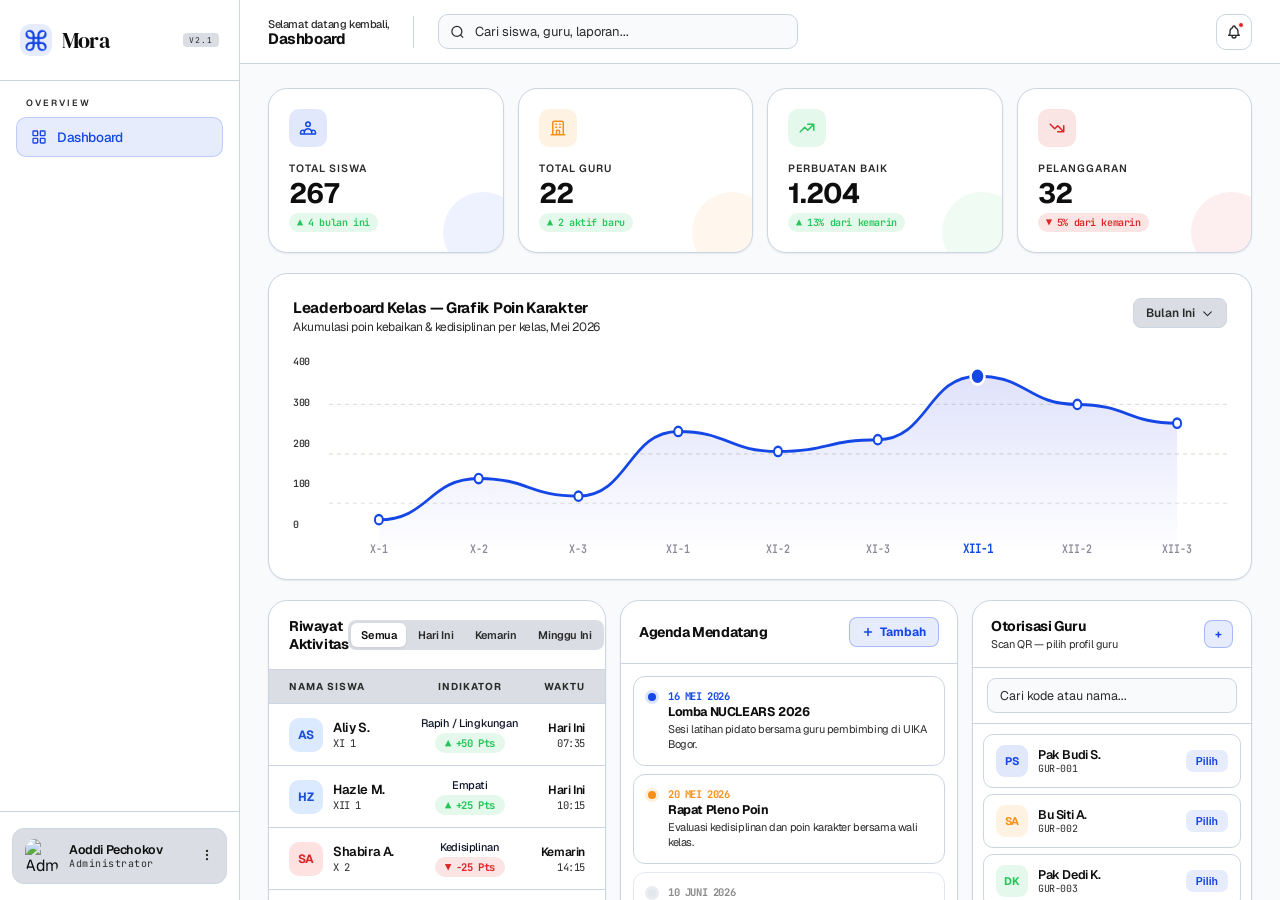
==== commit 77764c2c: "dashboard new ui n foto mora" ====
--- a/Dashboard.html
+++ b/Dashboard.html
@@ -925,7 +925,7 @@
                     <div class="table-row" data-waktu="hari-ini">
                         <div class="student-info">
                             <div class="student-avatar" style="background:#dbeafe;color:#1d4ed8;">AS</div>
-                            <div><div class="student-name">Aliy S.</div><div class="student-class">XI RPL</div></div>
+                            <div><div class="student-name">Aliy S.</div><div class="student-class">XI 1</div></div>
                         </div>
                         <div class="indicator-wrap">
                             <div class="indicator-type">Rapih / Lingkungan</div>
@@ -936,7 +936,7 @@
                     <div class="table-row" data-waktu="hari-ini">
                         <div class="student-info">
                             <div class="student-avatar" style="background:#dbeafe;color:#1d4ed8;">HZ</div>
-                            <div><div class="student-name">Hazle M.</div><div class="student-class">XII RPL 1</div></div>
+                            <div><div class="student-name">Hazle M.</div><div class="student-class">XII 1</div></div>
                         </div>
                         <div class="indicator-wrap">
                             <div class="indicator-type">Empati</div>
@@ -947,7 +947,7 @@
                     <div class="table-row" data-waktu="kemarin">
                         <div class="student-info">
                             <div class="student-avatar" style="background:#fee2e2;color:#dc2626;">SA</div>
-                            <div><div class="student-name">Shabira A.</div><div class="student-class">X DKV</div></div>
+                            <div><div class="student-name">Shabira A.</div><div class="student-class">X 2</div></div>
                         </div>
                         <div class="indicator-wrap">
                             <div class="indicator-type">Kedisiplinan</div>
@@ -958,7 +958,7 @@
                     <div class="table-row" data-waktu="minggu-ini">
                         <div class="student-info">
                             <div class="student-avatar" style="background:#ede9fe;color:#7c3aed;">AX</div>
-                            <div><div class="student-name">Azka H.</div><div class="student-class">XI RPL</div></div>
+                            <div><div class="student-name">Azka H.</div><div class="student-class">XI 2</div></div>
                         </div>
                         <div class="indicator-wrap">
                             <div class="indicator-type">Philanthropy</div>
@@ -969,7 +969,7 @@
                     <div class="table-row" data-waktu="minggu-ini">
                         <div class="student-info">
                             <div class="student-avatar" style="background:#dbeafe;color:#1d4ed8;">BP</div>
-                            <div><div class="student-name">Bintang P.</div><div class="student-class">XI RPL</div></div>
+                            <div><div class="student-name">Bintang P.</div><div class="student-class">XI 1</div></div>
                         </div>
                         <div class="indicator-wrap">
                             <div class="indicator-type">Bantu Guru</div>
@@ -980,7 +980,7 @@
                     <div class="table-row" data-waktu="minggu-ini">
                         <div class="student-info">
                             <div class="student-avatar" style="background:#dcfce7;color:#16a34a;">FQ</div>
-                            <div><div class="student-name">Faqih A.</div><div class="student-class">XI DKV</div></div>
+                            <div><div class="student-name">Faqih A.</div><div class="student-class">XI 1</div></div>
                         </div>
                         <div class="indicator-wrap">
                             <div class="indicator-type">Inisiatif</div>
@@ -991,7 +991,7 @@
                     <div class="table-row" data-waktu="minggu-ini">
                         <div class="student-info">
                             <div class="student-avatar" style="background:#9adeb5;color:#267844;">HF</div>
-                            <div><div class="student-name">Hadi F.</div><div class="student-class">XI RPL</div></div>
+                            <div><div class="student-name">Hadi F.</div><div class="student-class">XI 3</div></div>
                         </div>
                         <div class="indicator-wrap">
                             <div class="indicator-type">Membantu Guru</div>
@@ -1118,49 +1118,49 @@
             <div class="modal-student-item search-item" data-kelas="XI" data-jurusan="RPL">
                 <div class="modal-student-info">
                     <div class="modal-student-avatar" style="background:#dbeafe;color:#1d4ed8;">AX</div>
-                    <div><div class="modal-student-name search-name">Axka Hirda Kiryawan</div><div class="modal-student-meta">10112 · XI RPL</div></div>
+                    <div><div class="modal-student-name search-name">Azka Hirda Kiryawan</div><div class="modal-student-meta">10112 · XI 1</div></div>
                 </div>
                 <button class="modal-action-btn">Lihat Profil</button>
             </div>
             <div class="modal-student-item search-item" data-kelas="XI" data-jurusan="RPL">
                 <div class="modal-student-info">
                     <div class="modal-student-avatar" style="background:#dbeafe;color:#1d4ed8;">BP</div>
-                    <div><div class="modal-student-name search-name">Bintang Pratama</div><div class="modal-student-meta">10113 · XI RPL</div></div>
+                    <div><div class="modal-student-name search-name">Bintang Pratama</div><div class="modal-student-meta">10113 · XI 1</div></div>
                 </div>
                 <button class="modal-action-btn">Lihat Profil</button>
             </div>
             <div class="modal-student-item search-item" data-kelas="XI" data-jurusan="RPL">
                 <div class="modal-student-info">
                     <div class="modal-student-avatar" style="background:#dbeafe;color:#1d4ed8;">GA</div>
-                    <div><div class="modal-student-name search-name">Ghazam Ali Ravandy</div><div class="modal-student-meta">10114 · XI RPL</div></div>
+                    <div><div class="modal-student-name search-name">Ghazam Ali Ravandy</div><div class="modal-student-meta">10114 · XI 3</div></div>
                 </div>
                 <button class="modal-action-btn">Lihat Profil</button>
             </div>
             <div class="modal-student-item search-item" data-kelas="XI" data-jurusan="DKV">
                 <div class="modal-student-info">
                     <div class="modal-student-avatar" style="background:#fee2e2;color:#dc2626;">FQ</div>
-                    <div><div class="modal-student-name search-name">Faqih Abdul Nali</div><div class="modal-student-meta">10201 · XI DKV</div></div>
+                    <div><div class="modal-student-name search-name">Faqih Abdul Nali</div><div class="modal-student-meta">10201 · XI 1</div></div>
                 </div>
                 <button class="modal-action-btn">Lihat Profil</button>
             </div>
             <div class="modal-student-item search-item" data-kelas="X" data-jurusan="DKV">
                 <div class="modal-student-info">
                     <div class="modal-student-avatar" style="background:#fee2e2;color:#dc2626;">SA</div>
-                    <div><div class="modal-student-name search-name">Shabira Annisa</div><div class="modal-student-meta">11005 · X DKV</div></div>
+                    <div><div class="modal-student-name search-name">Shabira Annisa</div><div class="modal-student-meta">11005 · X 2</div></div>
                 </div>
                 <button class="modal-action-btn">Lihat Profil</button>
             </div>
             <div class="modal-student-item search-item" data-kelas="XII" data-jurusan="RPL">
                 <div class="modal-student-info">
                     <div class="modal-student-avatar" style="background:#dbeafe;color:#1d4ed8;">HM</div>
-                    <div><div class="modal-student-name search-name">Hazle Muhammad</div><div class="modal-student-meta">09022 · XII RPL</div></div>
+                    <div><div class="modal-student-name search-name">Hazle Muhammad</div><div class="modal-student-meta">09022 · XII 1</div></div>
                 </div>
                 <button class="modal-action-btn">Lihat Profil</button>
             </div>
-            <div class="modal-student-item search-item" data-kelas="XI" data-jurusan="RPL">
+            <div class="modal-student-item search-item" data-kelas="X" data-jurusan="RPL">
                 <div class="modal-student-info">
                     <div class="modal-student-avatar" style="background:#dbeafe;color:#1d4ed8;">AS</div>
-                    <div><div class="modal-student-name search-name">Aliy Syahputra</div><div class="modal-student-meta">11045 · XI RPL</div></div>
+                    <div><div class="modal-student-name search-name">Aliy Syahputra</div><div class="modal-student-meta">11045 · X 1</div></div>
                 </div>
                 <button class="modal-action-btn">Lihat Profil</button>
             </div>
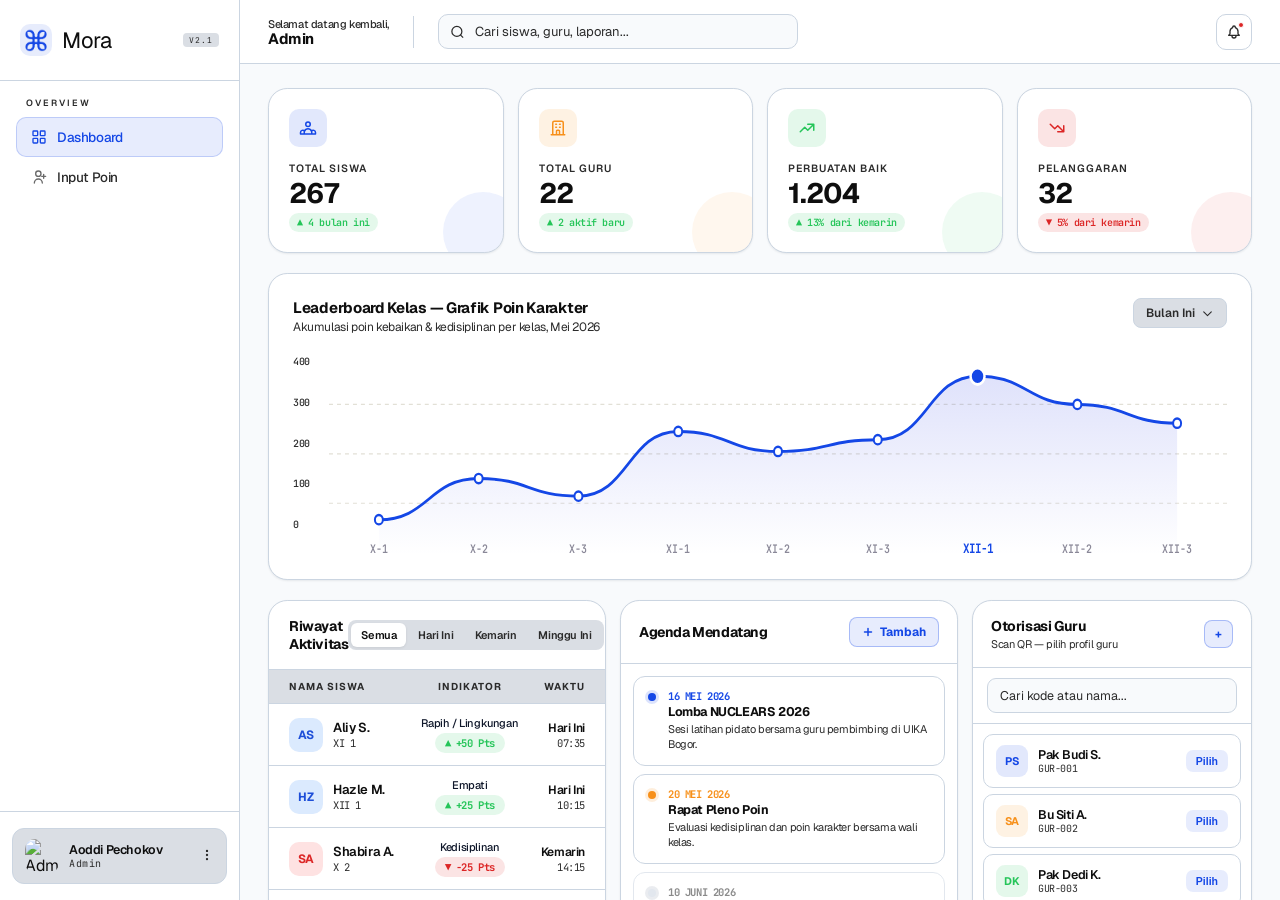
==== commit 5929548d: "Input Poin Siswa" ====
--- a/Dashboard.html
+++ b/Dashboard.html
@@ -61,7 +61,7 @@
             object-fit: contain;
         }
         .logo-text {
-            font-family: 'DM Serif Display', serif;
+            font-family: "Geist", sans-serif;
             font-size: 22px;
             color: var(--foreground);
             letter-spacing: -0.5px;
@@ -759,6 +759,10 @@
                 <svg fill="none" viewBox="0 0 24 24" stroke="currentColor" stroke-width="2"><rect x="3" y="3" width="7" height="7" rx="1"/><rect x="14" y="3" width="7" height="7" rx="1"/><rect x="3" y="14" width="7" height="7" rx="1"/><rect x="14" y="14" width="7" height="7" rx="1"/></svg>
                 Dashboard
             </a>
+            <a href="input-poin.html" class="nav-item">
+                <svg fill="none" viewBox="0 0 24 24" stroke="currentColor" stroke-width="2"><path stroke-linecap="round" stroke-linejoin="round" d="M15 7a4 4 0 11-8 0 4 4 0 018 0z"/><path stroke-linecap="round" stroke-linejoin="round" d="M5 21a6 6 0 0112 0"/><path stroke-linecap="round" stroke-linejoin="round" d="M19 8v6m3-3h-6"/></svg>
+                Input Poin
+            </a>
         </div>
     </nav>
 
@@ -780,7 +784,7 @@
                 <img src="https://ui-avatars.com/api/?name=Aoddi+Pechokov&background=2b3de4&color=fff&rounded=true" alt="Admin" class="profile-avatar">
                 <div>
                     <div class="profile-name">Aoddi Pechokov</div>
-                    <div class="profile-role">Administrator</div>
+                    <div class="profile-role">Admin</div>
                 </div>
                 <div class="profile-menu-btn">
                     <svg width="14" height="14" fill="none" viewBox="0 0 24 24" stroke="currentColor" stroke-width="2"><circle cx="12" cy="5" r="1" fill="currentColor"/><circle cx="12" cy="12" r="1" fill="currentColor"/><circle cx="12" cy="19" r="1" fill="currentColor"/></svg>
@@ -797,7 +801,7 @@
     <header class="topbar">
         <div class="topbar-title">
             <span class="topbar-greeting">Selamat datang kembali,</span>
-            <span class="topbar-page">Dashboard</span>
+            <span class="topbar-page">Admin</span>
         </div>
         <div class="topbar-divider"></div>
         <div class="search-wrap">
@@ -988,17 +992,6 @@
                         </div>
                         <div class="time-cell"><div class="time-day">06 Mei</div><div class="time-hour">09:10</div></div>
                     </div>
-                    <div class="table-row" data-waktu="minggu-ini">
-                        <div class="student-info">
-                            <div class="student-avatar" style="background:#9adeb5;color:#267844;">HF</div>
-                            <div><div class="student-name">Hadi F.</div><div class="student-class">XI 3</div></div>
-                        </div>
-                        <div class="indicator-wrap">
-                            <div class="indicator-type">Membantu Guru</div>
-                            <span class="pts-badge up">▲ +20 Pts</span>
-                        </div>
-                        <div class="time-cell"><div class="time-day">06 Mei</div><div class="time-hour">09:10</div></div>
-                    </div>
                 </div>
                 <div class="empty-state" id="emptyActivity">Tidak ada aktivitas pada periode ini.</div>
             </div>
@@ -1466,4 +1459,4 @@
     }
 </script>
 </body>
-</html>+</html>
--- a/style.css
+++ b/style.css
@@ -22,23 +22,6 @@
   --destructive-foreground: oklch(97.053% 0.01292 16.91);
   --info: oklch(54.616% 0.21529 262.896);
   --info-foreground: oklch(97.048% 0.01429 254.737);
-  --lb-bg-canvas: #f3f4f6;
-  --lb-surface: #ffffff;
-  --lb-title: oklch(48.78% 0.24331 264.421);
-  --lb-text-main: #0f172a;
-  --lb-text-body: #475569;
-  --lb-text-muted: #64748b;
-  --lb-accent: #4f46e5;
-  --lb-accent-soft: #e0e7ff;
-  --lb-divider: #d7dde6;
-  --lb-plus-bg: #dcfce7;
-  --lb-plus-text: #166534;
-  --lb-minus-bg: #fee2e2;
-  --lb-minus-text: #b91c1c;
-  --lb-brand-primary: #1447e6;
-  --lb-brand-accent: #2e6cf5;
-  --lb-brand-secondary: #334155;
-  --lb-brand-warning: #f7901a;
 }
 
 body {
@@ -81,6 +64,7 @@
   background-image:
     linear-gradient(#e4ebff 4px, transparent 4px),
     linear-gradient(to right, #e4ebff 4px, #f8fafc 4px);
+  background-image: linear-gradient(hsl(from var(--primary) h s l / 10%) 2.5px, transparent 2.5px), linear-gradient(to right, hsl(from var(--primary) h s l / 10%) 2.5px, var(--background) 2.5px);
   background-size: 80px 80px;
 }
 
@@ -276,935 +260,126 @@
   }
 }
 
-/* Leaderboard styles */
-.lb-wrapper {
-  width: min(1680px, calc(100vw - 48px));
-  margin: 0 auto;
-  padding: 40px 0 40px;
-}
-
-.lb-back-link {
-  display: inline-flex;
-  align-items: center;
-  gap: 8px;
-  min-height: 40px;
-  padding: 0 14px;
-  margin-bottom: 16px;
-  border: 1px solid var(--lb-divider);
-  border-radius: 999px;
-  background: var(--lb-surface);
-  color: var(--lb-text-main);
-  font-size: 14px;
-  font-weight: 700;
-  line-height: 1;
-  text-decoration: none;
-  box-shadow: 0 8px 18px rgba(15, 23, 42, 0.06);
+
+.site-header {
   transition:
-    border-color 0.2s ease,
-    color 0.2s ease,
-    transform 0.2s ease,
-    box-shadow 0.2s ease;
-}
-
-.lb-back-link i {
-  font-size: 18px;
-}
-
-.lb-back-link:hover {
-  border-color: #c7d2fe;
-  color: var(--lb-accent);
-  transform: translateY(-1px);
-  box-shadow: 0 10px 22px rgba(79, 70, 229, 0.12);
-}
-
-.lb-back-link:focus-visible {
-  outline: none;
-  box-shadow: 0 0 0 4px rgba(79, 70, 229, 0.18);
-}
-
-.lb-header {
-  text-align: center;
-  margin-bottom: 16px;
-}
-
-.lb-header h1 {
-  margin: 0;
-  font-size: clamp(60px, 2.45vw, 42px);
-  font-weight: 500;
-  color: var(--lb-title);
-}
-
-.lb-header-sub {
-  margin: 8px auto 0;
-  color: var(--lb-text-muted);
-  font-size: clamp(14px, 0.95vw, 16px);
-  max-width: 680px;
-}
-
-.lb-section {
-  background: var(--lb-surface);
-  border: 1px solid var(--lb-divider);
-  border-radius: 20px;
-  padding: 18px 18px 22px;
-  box-shadow: 0 10px 24px rgba(15, 23, 42, 0.05);
-  overflow: hidden;
-}
-
-.lb-podium-section {
-  margin-bottom: 18px;
-  padding: 0 18px;
-}
-
-.lb-podium-meta {
-  display: flex;
-  flex-direction: column;
-  align-items: center;
-  gap: 6px;
-  margin: 0 0 14px;
-  text-align: center;
-}
-
-.lb-podium-badge {
-  display: inline-flex;
-  align-items: center;
-  border: 1px solid #c7d2fe;
-  background: #eef2ff;
-  color: #1e3a8a;
-  border-radius: 999px;
-  padding: 4px 10px;
-  font-size: 13px;
-  font-weight: 700;
-  line-height: 1;
-}
-
-.lb-podium-caption {
-  margin: 0;
-  font-size: 13px;
-  color: #475569;
-  font-weight: 600;
-}
-
-.lb-info-section {
-  margin-top: 12px;
-  margin-bottom: 18px;
-}
-
-.lb-history {
-  margin-top: 18px;
-}
-
-.lb-section-title-wrap {
-  margin-bottom: 12px;
-}
-
-.lb-section-title {
-  margin: 0;
-  font-size: clamp(22px, 1.4vw, 28px);
-  font-weight: bold;
-  color: #2f3c8f;
-}
-
-.lb-section-note {
-  margin: 6px 0 0;
-  color: var(--lb-text-body);
-  font-size: clamp(13px, 0.85vw, 14px);
-}
-
-.lb-section-note-constrained {
-  max-width: 620px;
-}
-
-.lb-podium-showcase {
-  margin-bottom: 0;
-  padding: 0;
-  border: none;
-  border-radius: 0;
-  background: transparent;
-  display: grid;
-  grid-template-columns: repeat(3, minmax(0, 1fr));
-  gap: 14px;
-  align-items: end;
-}
-
-.lb-podium-player {
-  display: flex;
-  flex-direction: column;
-  align-items: center;
-  text-align: center;
-}
-
-.lb-podium-photo-wrap {
-  position: relative;
-  display: inline-flex;
-  margin-bottom: 6px;
-}
-
-.lb-podium-crown {
-  position: absolute;
-  top: -10px;
-  left: 50%;
-  transform: translateX(-50%);
-  font-size: 16px;
-  color: #f59e0b;
-  background: #fff;
-  border: 1px solid #fcd34d;
-  border-radius: 999px;
-  padding: 1px;
-  filter: drop-shadow(0 1px 2px rgba(0, 0, 0, 0.12));
-}
-
-.lb-podium-photo {
-  width: 62px;
-  height: 62px;
-  border-radius: 50%;
-  object-fit: cover;
-  border: 3px solid #fff;
-  box-shadow: 0 6px 14px rgba(15, 23, 42, 0.16);
-  margin-bottom: 0;
-}
-
-.lb-podium-name {
-  margin: 0;
-  font-size: 13px;
-  font-weight: 700;
-  color: #0f172a;
-}
-
-.lb-podium-class {
-  margin: 2px 0 8px;
-  font-size: 12px;
-  color: #475569;
-}
-
-.lb-podium-points {
-  margin: 0 0 8px;
-  padding: 4px 10px;
-  border-radius: 999px;
-  background: #e0e7ff;
-  color: #1e3a8a;
-  border: 1px solid #c7d2fe;
-  font-size: 12px;
-  font-weight: 700;
-  display: inline-flex;
-  align-items: center;
-  gap: 6px;
-}
-
-.lb-podium-points .bx {
-  font-size: 13px;
-}
-
-.lb-podium-player.rank-1 .lb-podium-points {
-  background: #fef3c7;
-  color: #92400e;
-  border-color: #fcd34d;
-}
-
-.lb-podium-block {
-  width: 100%;
-  border-radius: 12px;
-  background: linear-gradient(180deg, #8ca6ff 0%, #5b75dc 100%);
-  display: flex;
-  align-items: center;
-  justify-content: center;
-  box-shadow: none;
-}
-
-.lb-podium-block span {
-  font-size: 42px;
-  font-weight: 800;
-  color: rgba(255, 255, 255, 0.95);
-  line-height: 1;
-}
-
-.lb-podium-player.rank-1 .lb-podium-block {
-  height: 126px;
-  background: linear-gradient(180deg, #7f95ff 0%, #4f69dc 100%);
-}
-
-.lb-podium-player.rank-2 .lb-podium-block {
-  height: 110px;
-  background: linear-gradient(180deg, #9ab0ff 0%, #6780df 100%);
-}
-
-.lb-podium-player.rank-3 .lb-podium-block {
-  height: 96px;
-  background: linear-gradient(180deg, #b5c2ff 0%, #7b90e2 100%);
-}
-
-.lb-charts-grid {
-  display: grid;
-  gap: 18px;
-  grid-template-columns: repeat(3, minmax(0, 1fr));
-  align-items: stretch;
-  margin-bottom: 12px;
-}
-
-.lb-chart-card {
-  border: 1px solid #dbe2ec;
-  border-radius: 18px;
-  padding: 12px;
-  background: #fff;
-  display: flex;
-  flex-direction: column;
-  height: 100%;
-}
-
-.lb-tier-block {
-  border: 1px solid #dbe2ec;
-  border-radius: 14px;
-  padding: 12px;
-  margin-bottom: 10px;
-  background: #eff6ff;
-  min-height: 178px;
-}
-
-.lb-winner-head {
-  display: flex;
-  align-items: center;
-  justify-content: space-between;
-  gap: 12px;
-  margin-bottom: 8px;
-}
-
-.lb-rank-pill {
-  display: inline-flex;
-  align-items: center;
-  justify-content: center;
-  min-width: 42px;
-  height: 28px;
-  border-radius: 999px;
-  font-size: 12px;
-  font-weight: 800;
-  color: #fff;
-  padding: 0 10px;
-  background: linear-gradient(90deg, #f59e0b 0%, #f97316 100%);
-}
-
-.lb-rank-pill.rank-1 {
-  background: linear-gradient(90deg, #f59e0b 0%, #ea580c 100%);
-}
-
-.lb-rank-pill.rank-2 {
-  background: linear-gradient(90deg, #64748b 0%, #475569 100%);
-}
-
-.lb-rank-pill.rank-3 {
-  background: linear-gradient(90deg, #c2410c 0%, #9a3412 100%);
-}
-
-.lb-wali-meta {
-  display: flex;
-  align-items: center;
-  gap: 8px;
-}
-
-.lb-wali-photo {
-  width: 46px;
-  height: 46px;
-  border-radius: 50%;
-  object-fit: cover;
-  border: 2px solid #ffffff;
-  box-shadow: 0 3px 10px rgba(15, 23, 42, 0.16);
-}
-
-.lb-wali-label {
-  margin: 0;
-  font-size: 10px;
-  font-weight: 700;
-  letter-spacing: 0.4px;
-  text-transform: uppercase;
-  color: #64748b;
-}
-
-.lb-wali-name {
-  margin: 1px 0 0;
-  font-size: 12px;
-  font-weight: 700;
-  color: #1e293b;
-}
-
-.lb-tier-label {
-  margin: 0;
-  font-size: clamp(11px, 0.72vw, 13px);
-  font-weight: 700;
-  letter-spacing: 0.6px;
-  text-transform: uppercase;
-  color: #4338ca;
-  display: inline-flex;
-  align-items: center;
-  gap: 8px;
-}
-
-.lb-tier-label .bx {
-  font-size: 22px;
-  color: var(--lb-brand-warning);
-}
-
-.lb-winner-icon {
-  filter: drop-shadow(0 1px 0 rgba(255, 255, 255, 0.45));
-}
-
-.lb-tier-winner {
-  margin: 4px 0 1px;
-  font-size: clamp(26px, 2.4vw, 38px);
-  line-height: 1;
-  font-weight: 800;
-  color: #111b51;
-}
-
-.lb-tier-total {
-  margin: 4px 0 0;
-  font-size: 12px;
-  font-weight: 600;
-  color: #475569;
-}
-
-.lb-chart-head {
-  display: flex;
-  justify-content: flex-start;
-  align-items: center;
-  margin-bottom: 8px;
-}
-
-.lb-chart-head h4 {
-  margin: 0;
-  font-size: clamp(15px, 0.94vw, 18px);
-  font-weight: 800;
-  color: #0f172a;
-}
-
-.lb-bars {
-  display: flex;
-  flex-direction: column;
-  gap: 13px;
-}
-
-.lb-bar-row {
-  display: grid;
-  grid-template-columns: 56px minmax(0, 1fr) 72px;
-  align-items: center;
-  gap: 10px;
-}
-
-.lb-bar-row.is-winner {
-  background: #edf2ff;
-  border-radius: 10px;
-  padding: 6px;
-}
-
-.lb-class-label {
-  font-size: 14px;
-  font-weight: 700;
-  color: #1f2937;
-}
-
-.lb-point-label {
-  text-align: right;
-  font-size: 13px;
-  font-weight: 700;
-  color: #111827;
-  font-variant-numeric: tabular-nums;
-}
-
-.lb-bar-track {
-  width: 100%;
-  height: 17px;
-  border-radius: 999px;
-  background: #e4e8f0;
-  overflow: hidden;
-}
-
-.lb-bar-fill {
-  width: var(--fill);
-  height: 100%;
-  border-radius: inherit;
-  background: linear-gradient(
-    90deg,
-    rgba(46, 108, 245, 0.55) 0%,
-    rgba(46, 108, 245, 0.72) 50%,
-    rgba(20, 71, 230, 0.85) 100%
-  );
-}
-
-.lb-bar-row.rank-1 .lb-bar-fill {
-  background: linear-gradient(
-    90deg,
-    var(--lb-brand-accent) 0%,
-    var(--lb-brand-primary) 60%,
-    #0f3abf 100%
-  );
-}
-
-.lb-bar-row.rank-2 .lb-bar-fill {
-  background: linear-gradient(
-    90deg,
-    rgba(46, 108, 245, 0.8) 0%,
-    rgba(46, 108, 245, 0.95) 58%,
-    rgba(20, 71, 230, 0.9) 100%
-  );
-}
-
-.lb-bar-row.rank-3 .lb-bar-fill {
-  background: linear-gradient(
-    90deg,
-    rgba(46, 108, 245, 0.42) 0%,
-    rgba(46, 108, 245, 0.58) 58%,
-    rgba(20, 71, 230, 0.72) 100%
-  );
-}
-
-.lb-controls-row {
-  display: flex;
-  align-items: center;
-  justify-content: space-between;
-  gap: 12px;
-  margin-bottom: 12px;
-  flex-wrap: nowrap;
-}
-
-.lb-nav-tabs {
-  display: flex;
-  gap: 10px;
-  overflow-x: auto;
-  align-items: center;
-}
-
-.lb-nav-tabs::-webkit-scrollbar {
-  display: none;
-}
-
-.lb-btn-tab {
-  border: 1px solid #c7cfdd;
-  background: #f8fafc;
-  color: #334155;
-  border-radius: 12px;
-  padding: 0 14px;
-  font-size: 13px;
-  font-weight: 700;
-  line-height: 1.2;
-  height: 44px;
-  min-height: 44px;
-  display: inline-flex;
-  align-items: center;
-  justify-content: center;
-  white-space: nowrap;
-  cursor: pointer;
-  transition:
-    background-color 0.2s ease,
-    border-color 0.2s ease,
-    color 0.2s ease,
-    transform 0.2s ease;
-}
-
-.lb-btn-tab.active {
-  border-color: var(--lb-accent);
-  background: var(--lb-accent);
-  color: #fff;
-}
-
-.lb-btn-tab:hover {
-  background: #eef2ff;
-  border-color: #a5b4fc;
-}
-
-.lb-btn-tab.active:hover {
-  background: #4338ca;
-  border-color: #4338ca;
-}
-
-.lb-btn-tab:focus-visible {
-  outline: none;
-  box-shadow: inset 0 0 0 2px rgba(99, 102, 241, 0.35);
-}
-
-.lb-search-wrap {
-  min-width: 280px;
-  flex: 1;
-  max-width: 390px;
-}
-
-.lb-search-input {
-  width: 100%;
-  border: 1px solid #c7cfdd;
-  border-radius: 12px;
-  background: #fff;
-  height: 44px;
-  min-height: 44px;
-  padding: 0 12px;
-  line-height: 44px;
-  font-size: 13px;
-  color: #0f172a;
-  transition:
-    border-color 0.2s ease,
-    box-shadow 0.2s ease;
-}
-
-.lb-search-input:hover {
-  border-color: #a5b4fc;
-}
-
-.lb-search-input:focus {
-  outline: none;
-  border-color: #6366f1;
-  box-shadow: 0 0 0 2px rgba(99, 102, 241, 0.24);
-}
-
-.lb-table-wrap {
-  border: 1px solid #d6d3d1;
-  border-radius: 14px;
-  overflow: auto;
-  background: #fff;
-}
-
-.lb-history-table {
-  width: 100%;
-  border-collapse: collapse;
-  min-width: 760px;
-}
-
-.lb-history-table thead {
-  background: #f8fafc;
-}
-
-.lb-history-table th,
-.lb-history-table td {
-  padding: 11px 14px;
-  text-align: left;
-  font-size: 13px;
-  border-bottom: 1px solid #e2e8f0;
-  vertical-align: middle;
-}
-
-.lb-history-table th {
-  color: #334155;
-  font-size: 13px;
-  font-weight: 700;
-}
-
-.lb-history-table tbody tr:hover {
-  background: #f8fafc;
-}
-
-.lb-empty-row:hover {
-  background: transparent;
-}
-
-.lb-empty-state {
-  padding: 22px 14px;
-  text-align: center;
-  color: #64748b;
-  font-weight: 600;
-}
-
-.lb-sort-btn {
-  border: none;
-  background: transparent;
-  color: inherit;
-  font: inherit;
-  font-weight: 700;
-  cursor: pointer;
-  padding: 0;
-  display: inline-flex;
-  align-items: center;
-  gap: 5px;
-  transition: color 0.2s ease;
-}
-
-.lb-sort-btn.active {
-  color: #1d4ed8;
-}
-
-.lb-sort-icon {
-  font-size: 14px;
-  color: #64748b;
-}
-
-.lb-sort-btn.active .lb-sort-icon {
-  color: #1d4ed8;
-}
-
-.lb-col-poin,
-.lb-poin-cell {
-  text-align: center;
-}
-
-.lb-col-status,
-.lb-status-cell {
-  text-align: center;
-}
-
-.lb-indikator-cell {
-  padding-right: 18px;
-  max-width: 320px;
-  overflow: hidden;
-  text-overflow: ellipsis;
-  white-space: nowrap;
-}
-
-.lb-point-change {
-  display: inline-flex;
-  align-items: center;
-  gap: 5px;
-  font-weight: 700;
-  font-size: 12px;
-}
-
-.lb-point-change .bx {
-  font-size: 13px;
-}
-
-.lb-point-change.plus {
-  color: #15803d;
-}
-
-.lb-point-change.minus {
-  color: #b91c1c;
-}
-
-.lb-badge-point {
-  display: inline-flex;
-  align-items: center;
-  justify-content: center;
-  border-radius: 999px;
-  padding: 6px 12px;
-  font-weight: 700;
-  font-size: 12px;
-}
-
-.lb-badge-plus {
-  background: #dcfce7;
-  color: #166534;
-}
-
-.lb-badge-minus {
-  background: #ffe4e6;
-  color: #be123c;
-}
-
-.lb-pagination {
-  margin-top: 12px;
-  display: flex;
-  align-items: center;
-  justify-content: flex-end;
-  gap: 12px;
-}
-
-.lb-page-btn,
-.lb-page-number {
-  border: 1px solid #c7cfdd;
-  background: #fff;
-  color: #334155;
-  border-radius: 8px;
-  min-width: 38px;
-  min-height: 36px;
-  padding: 8px 12px;
-  font-size: 12px;
-  font-weight: 600;
-  cursor: pointer;
-  transition:
-    background-color 0.2s ease,
-    border-color 0.2s ease,
-    color 0.2s ease;
-}
-
-.lb-page-btn:hover,
-.lb-page-number:hover {
-  background: #f8fafc;
-  border-color: #94a3b8;
-}
-
-.lb-page-btn:disabled {
-  opacity: 1;
-  background: #e2e8f0;
-  color: #94a3b8;
-  border-color: #cbd5e1;
-  cursor: not-allowed;
-  box-shadow: none;
-}
-
-.lb-page-numbers {
-  display: flex;
-  gap: 14px;
-  margin: 0 4px;
-}
-
-.lb-page-number.active {
-  border-color: var(--lb-accent);
-  background: var(--lb-accent);
-  color: #fff;
-}
-
-@media (max-width: 960px) {
-  .lb-wrapper {
-    width: calc(100vw - 28px);
-    padding: 16px 0 24px;
-  }
-
-  .lb-podium-section {
-    padding: 0;
-    margin-bottom: 14px;
-  }
-
-  .lb-charts-grid {
-    grid-template-columns: 1fr;
-    gap: 12px;
-  }
-
-  .lb-podium-showcase {
-    grid-template-columns: repeat(3, minmax(0, 1fr));
-    gap: 8px;
-    align-items: end;
-  }
-
-  .lb-podium-player.rank-1 .lb-podium-block {
-    height: 76px;
-    border-radius: 10px;
-  }
-
-  .lb-podium-player.rank-2 .lb-podium-block {
-    height: 68px;
-    border-radius: 10px;
-  }
-
-  .lb-podium-player.rank-3 .lb-podium-block {
-    height: 60px;
-    border-radius: 10px;
-  }
-
-  .lb-podium-block span {
-    font-size: 26px;
-  }
-
-  .lb-section {
-    border-radius: 16px;
-    padding: 14px;
-  }
-
-  .lb-controls-row {
+    transform 220ms ease,
+    opacity 220ms ease;
+}
+
+.site-header.is-hidden {
+  transform: translate(-50%, -140%);
+  opacity: 0;
+  pointer-events: none;
+}
+
+@media (max-width: 768px) {
+  body > header {
+    top: 0.75rem !important;
+    left: 0.5rem !important;
+    right: 0.5rem !important;
+    width: auto !important;
+    max-width: none !important;
+    transform: none !important;
+  }
+
+  .site-header.is-hidden {
+    transform: translateY(-140%) !important;
+  }
+
+  body > header nav {
+    flex-wrap: wrap;
+    width: 100% !important;
+    gap: 0.75rem;
+    padding: 0.9rem;
+    border-radius: 1.5rem;
+  }
+
+  body > header nav > .brand-link {
+    justify-content: center;
+  }
+
+  body > header nav > .nav-links {
+    width: 100%;
     align-items: stretch;
-    flex-wrap: wrap;
-    row-gap: 10px;
-  }
-
-  .lb-search-wrap {
-    max-width: none;
-  }
-}
-
-@media (max-width: 640px) {
-  .lb-wrapper {
-    width: calc(100vw - 32px);
-  }
-
-  .lb-header h1 {
-    font-size: 26px;
-  }
-
-  .lb-section-title {
-    font-size: 20px;
-  }
-
-  .lb-pagination {
+    gap: 0.5rem;
+    padding: 0.25rem 0 0;
+  }
+
+  body > header nav > .nav-links > a,
+  body > header nav > .nav-links > button {
+    width: 100%;
     justify-content: center;
-    flex-wrap: wrap;
-  }
-
-  .lb-podium-meta {
-    flex-wrap: wrap;
-    gap: 6px;
-  }
-
-  .lb-podium-badge {
-    font-size: 12px;
-    min-height: 30px;
-    padding: 6px 12px;
-  }
-
-  .lb-podium-photo {
-    width: 52px;
-    height: 52px;
-  }
-
-  .lb-podium-name {
-    font-size: 11px;
-    line-height: 1.2;
-    min-height: 26px;
-  }
-
-  .lb-podium-class {
-    font-size: 11px;
-    margin: 1px 0 6px;
-  }
-
-  .lb-podium-points {
-    font-size: 12px;
-    min-height: 30px;
-    padding: 5px 10px;
-    margin-bottom: 6px;
-  }
-
-  .lb-podium-player.rank-1 .lb-podium-block {
-    height: 66px;
-  }
-
-  .lb-podium-player.rank-2 .lb-podium-block {
-    height: 58px;
-  }
-
-  .lb-podium-player.rank-3 .lb-podium-block {
-    height: 52px;
-  }
-
-  .lb-podium-block span {
-    font-size: 22px;
-  }
-
-  .lb-charts-grid {
-    display: flex;
+  }
+
+  .hero-section {
+    min-height: auto;
+    padding-top: 7rem;
+    padding-bottom: 4rem;
+  }
+
+  .hero-actions {
+    width: 100%;
     flex-direction: column;
-    gap: 0;
-    margin-bottom: 10px;
-  }
-
-  .lb-chart-card {
-    padding: 12px;
-    border-radius: 16px;
-    background: #fff;
-    border-color: #dbe2ec;
-    margin-bottom: 22px;
-  }
-
-  .lb-chart-card:last-child {
-    margin-bottom: 0;
-  }
-
-  .lb-tier-block {
-    min-height: auto;
-    padding: 0;
-    margin-bottom: 10px;
-    border: none;
-    border-radius: 0;
-    background: transparent;
-  }
-
-  .lb-winner-head {
-    margin-bottom: 6px;
-  }
-
-  .lb-wali-meta {
-    gap: 6px;
-  }
-
-  .lb-wali-label {
+  }
+
+  .hero-actions .btn {
+    width: 100%;
+  }
+
+  .page-shell {
+    padding-left: 1rem;
+    padding-right: 1rem;
+    gap: 4.5rem;
+  }
+
+  .agenda-row {
+    flex-direction: column;
+  }
+
+  .agenda-row > div {
+    width: 100%;
+  }
+
+  .agenda-row > div + div {
+    border-left: 0;
+    border-top: 1px solid var(--border);
+  }
+
+  .agenda-date {
+    padding-bottom: 0;
+    align-items: flex-start;
+  }
+
+  .agenda-content {
+    padding-top: 0.75rem;
+  }
+
+  .closing-section img {
     display: none;
   }
 
-  .lb-bars {
-    gap: 10px;
-  }
-
-  .lb-indikator-cell {
-    max-width: 180px;
-  }
-}
+  .footer-brand {
+    left: 0;
+    bottom: 0;
+    justify-content: center;
+    align-items: center;
+    gap: 0.5rem;
+  }
+
+  .footer-brand img {
+    width: 5rem;
+    height: 5rem;
+  }
+
+  .footer-brand p {
+    font-size: clamp(2.5rem, 12vw, 4rem);
+  }
+}
+
+@media (min-width: 769px) {
+  .nav-toggle {
+    display: none !important;
+  }
+}
+
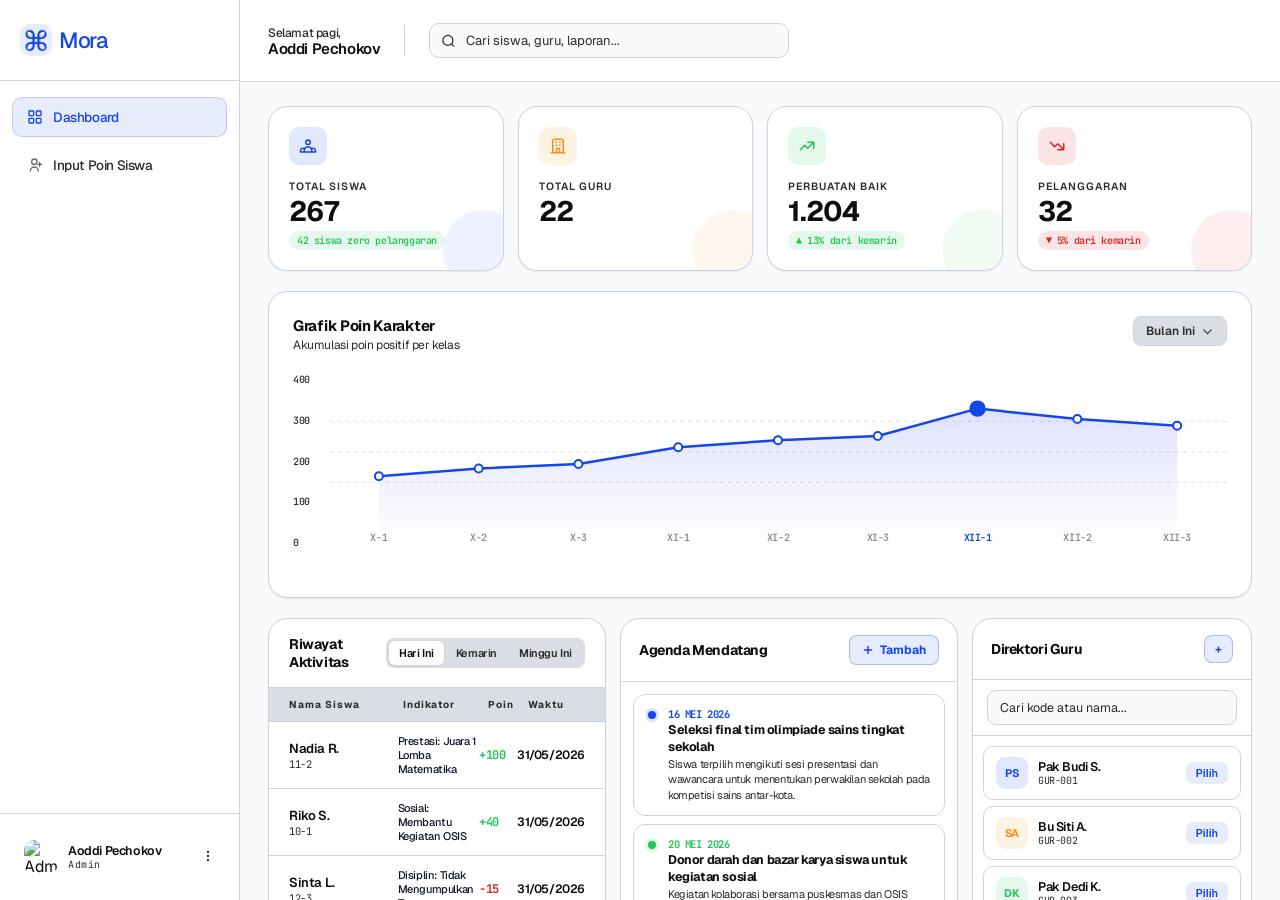
==== commit 3eff0164: "Refactor code structure for improved readability and maintainability" ====
--- a/Dashboard.html
+++ b/Dashboard.html
@@ -1,16 +1,26 @@
 <!DOCTYPE html>
 <html lang="en">
+
 <head>
     <meta charset="UTF-8">
     <meta name="viewport" content="width=device-width, initial-scale=1.0">
     <title>Mora — Dashboard</title>
     <link rel="preconnect" href="https://fonts.googleapis.com">
     <link rel="preconnect" href="https://fonts.gstatic.com" crossorigin>
-    <link href="https://fonts.googleapis.com/css2?family=DM+Serif+Display:ital@0;1&family=JetBrains+Mono:wght@400;500;600&family=Geist:wght@300;400;500;600;700;800&display=swap" rel="stylesheet">
+    <link
+        href="https://fonts.googleapis.com/css2?family=DM+Serif+Display:ital@0;1&family=JetBrains+Mono:wght@400;500;600&family=Geist:wght@300;400;500;600;700;800&display=swap"
+        rel="stylesheet">
+    <script src="https://cdn.jsdelivr.net/npm/@tailwindcss/browser@4"></script>
     <link rel="stylesheet" href="style.css">
 
     <style>
-        *, *::before, *::after { box-sizing: border-box; margin: 0; padding: 0; }
+        *,
+        *::before,
+        *::after {
+            box-sizing: border-box;
+            margin: 0;
+            padding: 0;
+        }
 
         body {
             display: flex;
@@ -18,11 +28,28 @@
             overflow: hidden;
         }
 
+        body.sidebar-open {
+            overflow: hidden;
+        }
+
         /* ─── SCROLLBAR ─── */
-        ::-webkit-scrollbar { width: 4px; height: 4px; }
-        ::-webkit-scrollbar-track { background: transparent; }
-        ::-webkit-scrollbar-thumb { background: var(--border); border-radius: 99px; }
-        ::-webkit-scrollbar-thumb:hover { background: var(--primary); }
+        ::-webkit-scrollbar {
+            width: 4px;
+            height: 4px;
+        }
+
+        ::-webkit-scrollbar-track {
+            background: transparent;
+        }
+
+        ::-webkit-scrollbar-thumb {
+            background: var(--border);
+            border-radius: 99px;
+        }
+
+        ::-webkit-scrollbar-thumb:hover {
+            background: var(--primary);
+        }
 
         /* ─── SIDEBAR ─── */
         .sidebar {
@@ -35,6 +62,15 @@
             flex-shrink: 0;
             position: relative;
             overflow: hidden;
+            transition: transform 0.24s ease;
+        }
+
+        .sidebar-toggle {
+            display: none !important;
+        }
+
+        .sidebar-overlay {
+            display: none;
         }
 
         .sidebar-logo {
@@ -42,8 +78,9 @@
             border-bottom: 1px solid var(--border);
             display: flex;
             align-items: center;
-            gap: 10px;
-        }
+            gap: 7px;
+        }
+
         .logo-mark {
             width: 32px;
             height: 32px;
@@ -55,17 +92,21 @@
             overflow: hidden;
             background: color-mix(in srgb, var(--primary) 10%, transparent);
         }
+
         .logo-mark img {
             width: 26px;
             height: 26px;
             object-fit: contain;
         }
+
         .logo-text {
             font-family: "Geist", sans-serif;
             font-size: 22px;
-            color: var(--foreground);
-            letter-spacing: -0.5px;
-        }
+            font-weight: 500;
+            color: var(--primary);
+            letter-spacing: -0.06em;
+        }
+
         .logo-badge {
             font-family: 'JetBrains Mono', monospace;
             font-size: 8px;
@@ -84,7 +125,7 @@
             overflow-y: auto;
             display: flex;
             flex-direction: column;
-            gap: 2px;
+            gap: 8px;
         }
 
         .nav-section {
@@ -92,10 +133,14 @@
             margin-bottom: 6px;
             margin-top: 14px;
         }
-        .nav-section:first-child { margin-top: 0; }
+
+        .nav-section:first-child {
+            margin-top: 0;
+        }
+
         .nav-section-label {
             font-size: 9px;
-            letter-spacing: 2px;
+            letter-spacing: -0.06em;
             text-transform: uppercase;
             color: var(--muted-foreground);
             font-weight: 600;
@@ -118,17 +163,28 @@
             position: relative;
             text-decoration: none;
         }
+
         .nav-item:hover {
             background: var(--muted);
             color: var(--foreground);
         }
+
         .nav-item.active {
             background: color-mix(in srgb, var(--primary) 10%, transparent);
             color: var(--primary);
             border-color: color-mix(in srgb, var(--primary) 20%, transparent);
         }
-        .nav-item.active svg { opacity: 1; }
-        .nav-item svg { width: 16px; height: 16px; opacity: 0.7; flex-shrink: 0; }
+
+        .nav-item.active svg {
+            opacity: 1;
+        }
+
+        .nav-item svg {
+            width: 16px;
+            height: 16px;
+            opacity: 0.7;
+            flex-shrink: 0;
+        }
 
         .nav-badge {
             margin-left: auto;
@@ -147,18 +203,21 @@
             position: relative;
             z-index: 1;
         }
+
         .profile-card {
             display: flex;
             align-items: center;
+            padding: 10px 12px;
+            border-radius: 10px;
             gap: 10px;
-            padding: 10px 12px;
-            border-radius: 12px;
-            background: var(--muted);
-            border: 1px solid var(--border);
             cursor: pointer;
             transition: all 0.18s;
         }
-        .profile-card:hover { background: color-mix(in srgb, var(--muted) 70%, var(--border)); }
+
+        .profile-card:hover {
+            background: color-mix(in srgb, var(--muted) 50%, var(--border));
+        }
+
         .profile-avatar {
             width: 34px;
             height: 34px;
@@ -166,18 +225,21 @@
             object-fit: cover;
             flex-shrink: 0;
         }
+
         .profile-name {
             font-size: 12.5px;
             font-weight: 600;
             color: var(--foreground);
             line-height: 1.2;
         }
+
         .profile-role {
             font-size: 10px;
             color: var(--muted-foreground);
             font-family: 'JetBrains Mono', monospace;
             letter-spacing: 0.5px;
         }
+
         .profile-menu-btn {
             margin-left: auto;
             color: var(--muted-foreground);
@@ -185,11 +247,17 @@
         }
 
         /* ─── MAIN ─── */
-        .main { flex: 1; display: flex; flex-direction: column; height: 100vh; overflow: hidden; }
+        .main {
+            flex: 1;
+            display: flex;
+            flex-direction: column;
+            height: 100vh;
+            overflow: hidden;
+        }
 
         /* ─── HEADER ─── */
         .topbar {
-            height: 64px;
+            height: 82px;
             background: var(--surface);
             border-bottom: 1px solid var(--border);
             display: flex;
@@ -198,17 +266,56 @@
             gap: 16px;
             flex-shrink: 0;
         }
-        .topbar-title { display: flex; flex-direction: column; }
-        .topbar-greeting { font-size: 11px; color: var(--muted-foreground); font-weight: 500; }
-        .topbar-page { font-size: 15px; font-weight: 700; color: var(--foreground); line-height: 1; }
-        .topbar-divider { width: 1px; height: 32px; background: var(--border); margin: 0 8px; }
-
-        .search-wrap { position: relative; flex: 1; max-width: 360px; }
+
+        .topbar-header {
+            display: flex;
+            align-items: center;
+            justify-content: space-between;
+            gap: 16px;
+            flex: 0 0 auto;
+        }
+
+        .topbar-title {
+            display: flex;
+            flex-direction: column;
+        }
+
+        .topbar-greeting {
+            font-size: 12px;
+            color: var(--muted-foreground);
+            font-weight: 500;
+        }
+
+        .topbar-page {
+            font-size: 15px;
+            font-weight: 600;
+            color: var(--foreground);
+            line-height: 1;
+        }
+
+        .topbar-divider {
+            width: 1px;
+            height: 32px;
+            background: var(--border);
+            margin: 0 8px;
+        }
+
+        .search-wrap {
+            position: relative;
+            flex: 1;
+            max-width: 360px;
+        }
+
         .search-wrap svg {
-            position: absolute; left: 12px; top: 50%;
+            position: absolute;
+            left: 12px;
+            top: 50%;
             transform: translateY(-50%);
-            width: 15px; height: 15px; color: var(--muted-foreground);
-        }
+            width: 15px;
+            height: 15px;
+            color: var(--muted-foreground);
+        }
+
         .search-input {
             width: 100%;
             background: var(--background);
@@ -221,28 +328,54 @@
             outline: none;
             transition: all 0.18s;
         }
+
         .search-input:focus {
             border-color: var(--primary);
             background: var(--surface);
             box-shadow: 0 0 0 3px color-mix(in srgb, var(--primary) 12%, transparent);
         }
-        .search-input::placeholder { color: var(--muted-foreground); }
-
-        .topbar-actions { display: flex; align-items: center; gap: 8px; margin-left: auto; }
+
+        .search-input::placeholder {
+            color: var(--muted-foreground);
+        }
+
+        .topbar-actions {
+            display: flex;
+            align-items: center;
+            gap: 8px;
+            margin-left: auto;
+        }
+
         .icon-btn {
-            width: 36px; height: 36px;
+            width: 36px;
+            height: 36px;
             border-radius: 10px;
             border: 1px solid var(--border);
             background: var(--surface);
-            display: flex; align-items: center; justify-content: center;
-            cursor: pointer; color: var(--muted-foreground);
-            transition: all 0.15s; position: relative;
-        }
-        .icon-btn:hover { background: var(--muted); }
-        .icon-btn svg { width: 16px; height: 16px; }
+            display: flex;
+            align-items: center;
+            justify-content: center;
+            cursor: pointer;
+            color: var(--muted-foreground);
+            transition: all 0.15s;
+            position: relative;
+        }
+
+        .icon-btn:hover {
+            background: var(--muted);
+        }
+
+        .icon-btn svg {
+            width: 16px;
+            height: 16px;
+        }
+
         .notif-dot {
-            position: absolute; top: 7px; right: 7px;
-            width: 6px; height: 6px;
+            position: absolute;
+            top: 7px;
+            right: 7px;
+            width: 6px;
+            height: 6px;
             background: var(--destructive);
             border-radius: 50%;
             border: 1.5px solid var(--surface);
@@ -265,6 +398,7 @@
             grid-template-columns: repeat(4, 1fr);
             gap: 14px;
         }
+
         .stat-card {
             background: var(--surface);
             border: 1px solid var(--border);
@@ -276,49 +410,137 @@
             overflow: hidden;
             box-shadow: 0 1px 2px rgba(15, 23, 42, 0.08);
         }
+
         .stat-card::before {
             content: '';
             position: absolute;
-            bottom: 0; right: 0;
-            width: 80px; height: 80px;
+            bottom: 0;
+            right: 0;
+            width: 80px;
+            height: 80px;
             border-radius: 50%;
             opacity: 0.07;
             transition: all 0.3s;
             transform: translate(20px, 20px);
         }
-        .stat-card:hover { transform: translateY(-2px); box-shadow: 0 8px 24px rgba(15, 23, 42, 0.1); }
-        .stat-card:hover::before { transform: translate(10px, 10px); opacity: 0.12; width: 100px; height: 100px; }
-        .stat-card.blue::before { background: var(--primary); }
-        .stat-card.green::before { background: var(--success); }
-        .stat-card.orange::before { background: var(--warning); }
-        .stat-card.red::before { background: var(--destructive); }
-        .stat-card.blue:hover { border-color: color-mix(in srgb, var(--primary) 40%, transparent); }
-        .stat-card.green:hover { border-color: color-mix(in srgb, var(--success) 40%, transparent); }
-        .stat-card.orange:hover { border-color: color-mix(in srgb, var(--warning) 40%, transparent); }
-        .stat-card.red:hover { border-color: color-mix(in srgb, var(--destructive) 40%, transparent); }
+
+        .stat-card:hover {
+            transform: translateY(-2px);
+            box-shadow: 0 8px 24px rgba(15, 23, 42, 0.1);
+        }
+
+        .stat-card:hover::before {
+            transform: translate(10px, 10px);
+            opacity: 0.12;
+            width: 100px;
+            height: 100px;
+        }
+
+        .stat-card.blue::before {
+            background: var(--primary);
+        }
+
+        .stat-card.green::before {
+            background: var(--success);
+        }
+
+        .stat-card.orange::before {
+            background: var(--warning);
+        }
+
+        .stat-card.red::before {
+            background: var(--destructive);
+        }
+
+        .stat-card.blue:hover {
+            border-color: color-mix(in srgb, var(--primary) 40%, transparent);
+        }
+
+        .stat-card.green:hover {
+            border-color: color-mix(in srgb, var(--success) 40%, transparent);
+        }
+
+        .stat-card.orange:hover {
+            border-color: color-mix(in srgb, var(--warning) 40%, transparent);
+        }
+
+        .stat-card.red:hover {
+            border-color: color-mix(in srgb, var(--destructive) 40%, transparent);
+        }
 
         .stat-icon {
-            width: 38px; height: 38px;
+            width: 38px;
+            height: 38px;
             border-radius: 10px;
-            display: flex; align-items: center; justify-content: center;
+            display: flex;
+            align-items: center;
+            justify-content: center;
             margin-bottom: 14px;
         }
-        .stat-icon svg { width: 18px; height: 18px; }
-        .stat-icon.blue { background: color-mix(in srgb, var(--primary) 12%, transparent); color: var(--primary); }
-        .stat-icon.green { background: color-mix(in srgb, var(--success) 12%, transparent); color: var(--success); }
-        .stat-icon.orange { background: color-mix(in srgb, var(--warning) 12%, transparent); color: var(--warning); }
-        .stat-icon.red { background: color-mix(in srgb, var(--destructive) 12%, transparent); color: var(--destructive); }
-
-        .stat-label { font-size: 10.5px; font-weight: 600; color: var(--muted-foreground); letter-spacing: 1px; text-transform: uppercase; margin-bottom: 4px; }
-        .stat-value { font-size: 28px; font-weight: 700; color: var(--foreground); line-height: 1; letter-spacing: -1px; }
+
+        .stat-icon svg {
+            width: 18px;
+            height: 18px;
+        }
+
+        .stat-icon.blue {
+            background: color-mix(in srgb, var(--primary) 12%, transparent);
+            color: var(--primary);
+        }
+
+        .stat-icon.green {
+            background: color-mix(in srgb, var(--success) 12%, transparent);
+            color: var(--success);
+        }
+
+        .stat-icon.orange {
+            background: color-mix(in srgb, var(--warning) 12%, transparent);
+            color: var(--warning);
+        }
+
+        .stat-icon.red {
+            background: color-mix(in srgb, var(--destructive) 12%, transparent);
+            color: var(--destructive);
+        }
+
+        .stat-label {
+            font-size: 10.5px;
+            font-weight: 600;
+            color: var(--muted-foreground);
+            letter-spacing: 1px;
+            text-transform: uppercase;
+            margin-bottom: 4px;
+        }
+
+        .stat-value {
+            font-size: 28px;
+            font-weight: 700;
+            color: var(--foreground);
+            line-height: 1;
+            letter-spacing: -1px;
+        }
+
         .stat-badge {
-            display: inline-flex; align-items: center; gap: 3px;
-            font-size: 10px; font-weight: 600;
-            padding: 3px 8px; border-radius: 99px; margin-top: 6px;
+            display: inline-flex;
+            align-items: center;
+            gap: 3px;
+            font-size: 10px;
+            font-weight: 600;
+            padding: 3px 8px;
+            border-radius: 99px;
+            margin-top: 6px;
             font-family: 'JetBrains Mono', monospace;
         }
-        .stat-badge.up { background: color-mix(in srgb, var(--success) 12%, transparent); color: var(--success); }
-        .stat-badge.down { background: color-mix(in srgb, var(--destructive) 12%, transparent); color: var(--destructive); }
+
+        .stat-badge.up {
+            background: color-mix(in srgb, var(--success) 12%, transparent);
+            color: var(--success);
+        }
+
+        .stat-badge.down {
+            background: color-mix(in srgb, var(--destructive) 12%, transparent);
+            color: var(--destructive);
+        }
 
         /* ─── CHART ─── */
         .chart-card {
@@ -328,42 +550,162 @@
             padding: 24px;
             box-shadow: 0 1px 2px rgba(15, 23, 42, 0.08);
         }
+
         .card-header {
-            display: flex; align-items: flex-start; justify-content: space-between; margin-bottom: 20px;
-        }
-        .card-title { font-size: 15px; font-weight: 700; color: var(--foreground); letter-spacing: -0.3px; }
-        .card-subtitle { font-size: 12px; color: var(--muted-foreground); margin-top: 2px; }
+            display: flex;
+            align-items: flex-start;
+            justify-content: space-between;
+            margin-bottom: 20px;
+        }
+
+        .card-title {
+            font-size: 15px;
+            font-weight: 700;
+            color: var(--foreground);
+            letter-spacing: -0.3px;
+        }
+
+        .card-subtitle {
+            font-size: 12px;
+            color: var(--muted-foreground);
+            margin-top: 2px;
+        }
+
         .chip-btn {
-            display: flex; align-items: center; gap: 6px;
-            font-size: 12px; font-weight: 600; color: var(--muted-foreground);
-            background: var(--muted); border: 1px solid var(--border);
-            border-radius: 8px; padding: 6px 12px;
-            cursor: pointer; transition: all 0.15s; font-family: 'Geist', sans-serif;
-        }
-        .chip-btn:hover { background: color-mix(in srgb, var(--muted) 70%, var(--border)); }
-        .chip-btn svg { width: 13px; height: 13px; }
-
-        .chart-wrap { position: relative; width: 100%; height: 200px; overflow-x: auto; }
-        .chart-svg-container { min-width: 700px; width: 100%; height: 100%; }
+            display: flex;
+            align-items: center;
+            gap: 6px;
+            font-size: 12px;
+            font-weight: 600;
+            color: var(--muted-foreground);
+            background: var(--muted);
+            border: 1px solid var(--border);
+            border-radius: 8px;
+            padding: 6px 12px;
+            cursor: pointer;
+            transition: all 0.15s;
+            font-family: 'Geist', sans-serif;
+        }
+
+        .chip-btn:hover {
+            background: color-mix(in srgb, var(--muted) 70%, var(--border));
+        }
+
+        .chip-btn svg {
+            width: 13px;
+            height: 13px;
+        }
+
+        .chart-filter {
+            position: relative;
+            display: flex;
+            justify-content: flex-end;
+        }
+
+        .chart-filter-menu {
+            position: absolute;
+            top: calc(100% + 8px);
+            right: 0;
+            min-width: 180px;
+            background: var(--surface);
+            border: 1px solid var(--border);
+            border-radius: 14px;
+            padding: 6px;
+            box-shadow: 0 18px 40px rgba(15, 23, 42, 0.12);
+            opacity: 0;
+            pointer-events: none;
+            transform: translateY(-4px);
+            transition: all 0.16s ease;
+            z-index: 8;
+        }
+
+        .chart-filter.open .chart-filter-menu {
+            opacity: 1;
+            pointer-events: all;
+            transform: translateY(0);
+        }
+
+        .chart-filter-option {
+            width: 100%;
+            display: flex;
+            align-items: center;
+            justify-content: space-between;
+            gap: 12px;
+            padding: 9px 11px;
+            border: none;
+            background: transparent;
+            border-radius: 10px;
+            cursor: pointer;
+            color: var(--foreground);
+            font-size: 12.5px;
+            font-weight: 600;
+            font-family: 'Geist', sans-serif;
+            transition: background 0.14s ease, color 0.14s ease;
+        }
+
+        .chart-filter-option:hover {
+            background: var(--muted);
+        }
+
+        .chart-filter-option.active {
+            background: color-mix(in srgb, var(--primary) 10%, transparent);
+            color: var(--primary);
+        }
+
+        .chart-filter-hint {
+            font-size: 10px;
+            font-weight: 700;
+            letter-spacing: 0.4px;
+            text-transform: uppercase;
+            color: var(--muted-foreground);
+            font-family: 'JetBrains Mono', monospace;
+        }
+
+        .chart-wrap {
+            position: relative;
+            width: 100%;
+            height: 200px;
+            overflow-x: auto;
+        }
+
+        .chart-svg-container {
+            min-width: 700px;
+            width: 100%;
+            height: 100%;
+        }
 
         @keyframes drawPath {
-            from { stroke-dashoffset: 2000; }
-            to { stroke-dashoffset: 0; }
-        }
+            from {
+                stroke-dashoffset: 2000;
+            }
+
+            to {
+                stroke-dashoffset: 0;
+            }
+        }
+
         .chart-line {
-            stroke-dasharray: 2000; stroke-dashoffset: 2000;
-            animation: drawPath 1.8s cubic-bezier(0.4,0,0.2,1) 0.3s forwards;
+            stroke-dasharray: 2000;
+            stroke-dashoffset: 2000;
+            animation: drawPath 1.8s cubic-bezier(0.4, 0, 0.2, 1) 0.3s forwards;
         }
 
         .chart-labels-y {
-            position: absolute; top: 0; left: 0;
+            position: absolute;
+            top: 0;
+            left: 0;
             height: calc(100% - 24px);
-            display: flex; flex-direction: column; justify-content: space-between;
-            font-size: 10px; color: var(--muted-foreground);
-            font-family: 'JetBrains Mono', monospace; font-weight: 500;
+            display: flex;
+            flex-direction: column;
+            justify-content: space-between;
+            font-size: 10px;
+            color: var(--muted-foreground);
+            font-family: 'JetBrains Mono', monospace;
+            font-weight: 500;
             padding-right: 8px;
             background: linear-gradient(to right, var(--surface) 80%, transparent);
-            pointer-events: none; z-index: 1;
+            pointer-events: none;
+            z-index: 1;
         }
 
         /* ─── MAIN GRID ─── */
@@ -375,1088 +717,2448 @@
 
         /* ─── ACTIVITY TABLE ─── */
         .table-card {
-            background: var(--surface); border: 1px solid var(--border);
-            border-radius: 1.2rem; overflow: hidden;
+            background: var(--surface);
+            border: 1px solid var(--border);
+            border-radius: 1.2rem;
+            overflow: hidden;
             box-shadow: 0 1px 2px rgba(15, 23, 42, 0.08);
         }
+
         .table-toolbar {
-            display: flex; align-items: center; justify-content: space-between;
-            padding: 16px 20px; border-bottom: 1px solid var(--border);
-        }
-        .table-toolbar-title { font-size: 14px; font-weight: 700; color: var(--foreground); }
-
-        .filter-tabs { display: flex; gap: 2px; background: var(--muted); border-radius: 8px; padding: 3px; }
+            display: flex;
+            align-items: center;
+            justify-content: space-between;
+            padding: 16px 20px;
+            border-bottom: 1px solid var(--border);
+        }
+
+        .table-toolbar-title {
+            font-size: 14px;
+            font-weight: 700;
+            color: var(--foreground);
+        }
+
+        .filter-tabs {
+            display: flex;
+            gap: 2px;
+            background: var(--muted);
+            border-radius: 8px;
+            padding: 3px;
+        }
+
         .filter-tab {
-            font-size: 11px; font-weight: 600; padding: 5px 10px;
-            border-radius: 6px; cursor: pointer; color: var(--muted-foreground);
-            transition: all 0.15s; white-space: nowrap;
-        }
+            font-size: 11px;
+            font-weight: 600;
+            padding: 5px 10px;
+            border-radius: 6px;
+            cursor: pointer;
+            color: var(--muted-foreground);
+            transition: all 0.15s;
+            white-space: nowrap;
+        }
+
         .filter-tab.active {
-            background: var(--surface); color: var(--foreground);
-            box-shadow: 0 1px 3px rgba(0,0,0,0.08);
+            background: var(--surface);
+            color: var(--foreground);
+            box-shadow: 0 1px 3px rgba(0, 0, 0, 0.08);
         }
 
         .table-head {
-            display: grid; grid-template-columns: 2fr 1.5fr 1fr;
-            padding: 10px 20px; background: var(--muted); border-bottom: 1px solid var(--border);
-        }
-        .table-head-cell { font-size: 10px; font-weight: 700; color: var(--muted-foreground); letter-spacing: 1px; text-transform: uppercase; }
-        .table-head-cell:last-child { text-align: right; }
-        .table-head-cell.center { text-align: center; }
-
-        .table-body { overflow-y: auto; max-height: 280px; }
+            display: grid;
+            grid-template-columns: 2fr 1.5fr 0.7fr 1fr;
+            padding: 10px 20px;
+            background: var(--muted);
+            border-bottom: 1px solid var(--border);
+        }
+
+        .table-head-cell {
+            font-size: 10px;
+            font-weight: 700;
+            color: var(--muted-foreground);
+            letter-spacing: 1px;
+            text-transform: none;
+            text-align: left;
+        }
+
+        .table-head-cell:last-child {
+            text-align: left;
+        }
+
+        .table-head-cell.center {
+            text-align: left;
+        }
+
+        .table-body {
+            overflow-y: auto;
+        }
+
         .table-row {
-            display: grid; grid-template-columns: 2fr 1.5fr 1fr;
-            align-items: center; padding: 12px 20px;
-            border-bottom: 1px solid var(--border); transition: background 0.15s;
-        }
-        .table-row:last-child { border-bottom: none; }
-        .table-row:hover { background: var(--muted); }
-
-        .student-info { display: flex; align-items: center; gap: 10px; }
+            display: grid;
+            grid-template-columns: 2fr 1.5fr 0.7fr 1fr;
+            align-items: center;
+            padding: 12px 20px;
+            border-bottom: 1px solid var(--border);
+            transition: background 0.15s;
+        }
+
+        .table-row:last-child {
+            border-bottom: none;
+        }
+
+        .table-row:hover {
+            background: var(--muted);
+        }
+
+        .student-info {
+            display: flex;
+            align-items: center;
+            gap: 10px;
+        }
+
         .student-avatar {
-            width: 34px; height: 34px; border-radius: 10px;
-            display: flex; align-items: center; justify-content: center;
-            font-size: 12px; font-weight: 700; flex-shrink: 0;
-        }
-        .student-name { font-size: 13px; font-weight: 600; color: var(--foreground); }
-        .student-class { font-size: 10.5px; color: var(--muted-foreground); font-family: 'JetBrains Mono', monospace; }
-
-        .indicator-wrap { display: flex; flex-direction: column; align-items: center; gap: 3px; }
-        .indicator-type { font-size: 11px; font-weight: 500; color: var(--surface-foreground); }
+            width: 34px;
+            height: 34px;
+            border-radius: 10px;
+            display: flex;
+            align-items: center;
+            justify-content: center;
+            font-size: 12px;
+            font-weight: 700;
+            flex-shrink: 0;
+        }
+
+        .student-name {
+            font-size: 13px;
+            font-weight: 600;
+            color: var(--foreground);
+        }
+
+        .student-class {
+            font-size: 10.5px;
+            color: var(--muted-foreground);
+            font-family: 'JetBrains Mono', monospace;
+        }
+
+        .indicator-wrap {
+            display: flex;
+            flex-direction: column;
+            align-items: center;
+            gap: 3px;
+        }
+
+        .indicator-type {
+            font-size: 11px;
+            font-weight: 500;
+            color: var(--surface-foreground);
+        }
+
+        .points-cell {
+            font-size: 12px;
+            font-weight: 700;
+            color: var(--foreground);
+            font-family: 'JetBrains Mono', monospace;
+        }
+
+        .points-cell.up {
+            color: var(--success);
+        }
+
+        .points-cell.down {
+            color: var(--destructive);
+        }
+
         .pts-badge {
-            font-size: 10.5px; font-weight: 700; padding: 3px 10px;
-            border-radius: 99px; font-family: 'JetBrains Mono', monospace;
-        }
-        .pts-badge.up { background: color-mix(in srgb, var(--success) 12%, transparent); color: var(--success); }
-        .pts-badge.down { background: color-mix(in srgb, var(--destructive) 12%, transparent); color: var(--destructive); }
-
-        .time-cell { text-align: right; }
-        .time-day { font-size: 12px; font-weight: 600; color: var(--foreground); }
-        .time-hour { font-size: 10.5px; color: var(--muted-foreground); font-family: 'JetBrains Mono', monospace; }
+            font-size: 10.5px;
+            font-weight: 700;
+            padding: 3px 10px;
+            border-radius: 99px;
+            font-family: 'JetBrains Mono', monospace;
+        }
+
+        .pts-badge.up {
+            background: color-mix(in srgb, var(--success) 12%, transparent);
+            color: var(--success);
+        }
+
+        .pts-badge.down {
+            background: color-mix(in srgb, var(--destructive) 12%, transparent);
+            color: var(--destructive);
+        }
+
+        .time-cell {
+            text-align: right;
+        }
+
+        .time-day {
+            font-size: 12px;
+            font-weight: 600;
+            color: var(--foreground);
+        }
+
+        .time-hour {
+            font-size: 10.5px;
+            color: var(--muted-foreground);
+            font-family: 'JetBrains Mono', monospace;
+        }
 
         /* ─── AGENDA ─── */
         .agenda-card {
-            background: var(--surface); border: 1px solid var(--border);
-            border-radius: 1.2rem; overflow: hidden;
+            background: var(--surface);
+            border: 1px solid var(--border);
+            border-radius: 1.2rem;
+            overflow: hidden;
             box-shadow: 0 1px 2px rgba(15, 23, 42, 0.08);
         }
+
         .agenda-toolbar {
-            display: flex; align-items: center; justify-content: space-between;
-            padding: 16px 18px; border-bottom: 1px solid var(--border);
-        }
-        .agenda-toolbar-title { font-size: 14px; font-weight: 700; color: var(--foreground); }
-
-        .agenda-list { padding: 12px; display: flex; flex-direction: column; gap: 8px; }
+            display: flex;
+            align-items: center;
+            justify-content: space-between;
+            padding: 16px 18px;
+            border-bottom: 1px solid var(--border);
+        }
+
+        .agenda-toolbar-title {
+            font-size: 14px;
+            font-weight: 700;
+            color: var(--foreground);
+        }
+
+        .agenda-list {
+            padding: 12px;
+            display: flex;
+            flex-direction: column;
+            gap: 8px;
+        }
+
         .agenda-item {
-            border-radius: 12px; padding: 12px 14px;
+            border-radius: 12px;
+            padding: 12px 14px;
             border: 1px solid var(--border);
-            cursor: pointer; transition: all 0.18s;
-            display: flex; gap: 12px; align-items: flex-start;
-        }
+            cursor: pointer;
+            transition: all 0.18s;
+            display: flex;
+            gap: 12px;
+            align-items: flex-start;
+        }
+
         .agenda-item:hover {
             border-color: var(--primary);
             background: color-mix(in srgb, var(--primary) 6%, transparent);
         }
-        .agenda-dot { width: 8px; height: 8px; border-radius: 50%; flex-shrink: 0; margin-top: 4px; }
-        .agenda-date { font-size: 10.5px; font-weight: 700; font-family: 'JetBrains Mono', monospace; }
-        .agenda-title { font-size: 12.5px; font-weight: 700; color: var(--foreground); margin-bottom: 2px; }
-        .agenda-desc { font-size: 11px; color: var(--muted-foreground); line-height: 1.4; }
+
+        .agenda-dot {
+            width: 8px;
+            height: 8px;
+            border-radius: 50%;
+            flex-shrink: 0;
+            margin-top: 4px;
+        }
+
+        .agenda-date {
+            font-size: 10.5px;
+            font-weight: 700;
+            font-family: 'JetBrains Mono', monospace;
+        }
+
+        .agenda-title {
+            font-size: 12.5px;
+            font-weight: 700;
+            color: var(--foreground);
+            margin-bottom: 2px;
+        }
+
+        .agenda-desc {
+            font-size: 11px;
+            color: var(--muted-foreground);
+            line-height: 1.4;
+        }
 
         /* ─── GURU PANEL ─── */
         .guru-card {
-            background: var(--surface); border: 1px solid var(--border);
-            border-radius: 1.2rem; overflow: hidden;
-            display: flex; flex-direction: column;
+            background: var(--surface);
+            border: 1px solid var(--border);
+            border-radius: 1.2rem;
+            overflow: hidden;
+            display: flex;
+            flex-direction: column;
             box-shadow: 0 1px 2px rgba(15, 23, 42, 0.08);
         }
+
         .guru-toolbar {
-            padding: 16px 18px; border-bottom: 1px solid var(--border);
-            display: flex; justify-content: space-between; align-items: center;
-        }
-        .guru-toolbar-title { font-size: 14px; font-weight: 700; color: var(--foreground); }
-        .guru-search { padding: 10px 14px; border-bottom: 1px solid var(--border); }
+            padding: 16px 18px;
+            border-bottom: 1px solid var(--border);
+            display: flex;
+            justify-content: space-between;
+            align-items: center;
+        }
+
+        .guru-toolbar-title {
+            font-size: 14px;
+            font-weight: 700;
+            color: var(--foreground);
+        }
+
+        .guru-search {
+            padding: 10px 14px;
+            border-bottom: 1px solid var(--border);
+        }
+
         .guru-search input {
             width: 100%;
-            background: var(--background); border: 1px solid var(--border);
-            border-radius: 9px; padding: 8px 12px;
-            font-size: 12.5px; font-family: 'Geist', sans-serif;
-            color: var(--foreground); outline: none; transition: all 0.18s;
-        }
+            background: var(--background);
+            border: 1px solid var(--border);
+            border-radius: 9px;
+            padding: 8px 12px;
+            font-size: 12.5px;
+            font-family: 'Geist', sans-serif;
+            color: var(--foreground);
+            outline: none;
+            transition: all 0.18s;
+        }
+
         .guru-search input:focus {
             border-color: var(--primary);
             box-shadow: 0 0 0 3px color-mix(in srgb, var(--primary) 12%, transparent);
         }
-        .guru-search input::placeholder { color: var(--muted-foreground); }
-        .guru-list { flex: 1; overflow-y: auto; padding: 10px; display: flex; flex-direction: column; gap: 6px; }
+
+        .guru-search input::placeholder {
+            color: var(--muted-foreground);
+        }
+
+        .guru-list {
+            flex: 1;
+            overflow-y: auto;
+            padding: 10px;
+            display: flex;
+            flex-direction: column;
+            gap: 6px;
+        }
+
         .guru-item {
-            display: flex; align-items: center; gap: 10px;
-            padding: 10px 12px; border-radius: 10px;
-            border: 1px solid var(--border); cursor: pointer; transition: all 0.15s;
-        }
-        .guru-item:hover { background: var(--muted); border-color: var(--border); }
+            display: flex;
+            align-items: center;
+            gap: 10px;
+            padding: 10px 12px;
+            border-radius: 10px;
+            border: 1px solid var(--border);
+            cursor: pointer;
+            transition: all 0.15s;
+        }
+
+        .guru-item:hover {
+            background: var(--muted);
+            border-color: var(--border);
+        }
+
         .guru-avatar {
-            width: 32px; height: 32px; border-radius: 9px;
-            display: flex; align-items: center; justify-content: center;
-            font-size: 11px; font-weight: 700; flex-shrink: 0;
-        }
-        .guru-name { font-size: 12.5px; font-weight: 600; color: var(--foreground); line-height: 1.2; }
-        .guru-code { font-size: 10px; color: var(--muted-foreground); font-family: 'JetBrains Mono', monospace; }
+            width: 32px;
+            height: 32px;
+            border-radius: 9px;
+            display: flex;
+            align-items: center;
+            justify-content: center;
+            font-size: 11px;
+            font-weight: 700;
+            flex-shrink: 0;
+        }
+
+        .guru-name {
+            font-size: 12.5px;
+            font-weight: 600;
+            color: var(--foreground);
+            line-height: 1.2;
+        }
+
+        .guru-code {
+            font-size: 10px;
+            color: var(--muted-foreground);
+            font-family: 'JetBrains Mono', monospace;
+        }
+
         .guru-select-btn {
-            margin-left: auto; font-size: 10.5px; font-weight: 700;
+            margin-left: auto;
+            font-size: 10.5px;
+            font-weight: 700;
             color: var(--primary);
             background: color-mix(in srgb, var(--primary) 10%, transparent);
-            border: none; border-radius: 7px; padding: 5px 10px;
-            cursor: pointer; transition: all 0.15s; white-space: nowrap;
-        }
-        .guru-select-btn:hover { background: var(--primary); color: var(--primary-foreground); }
+            border: none;
+            border-radius: 7px;
+            padding: 5px 10px;
+            cursor: pointer;
+            transition: all 0.15s;
+            white-space: nowrap;
+        }
+
+        .guru-select-btn:hover {
+            background: var(--primary);
+            color: var(--primary-foreground);
+        }
 
         /* ─── MODALS ─── */
         .modal-overlay {
-            position: fixed; inset: 0;
+            position: fixed;
+            inset: 0;
             background: rgba(10, 10, 20, 0.45);
             backdrop-filter: blur(6px);
-            display: flex; align-items: center; justify-content: center;
-            z-index: 100; padding: 20px;
-            opacity: 0; pointer-events: none;
+            display: flex;
+            align-items: center;
+            justify-content: center;
+            z-index: 100;
+            padding: 20px;
+            opacity: 0;
+            pointer-events: none;
             transition: opacity 0.22s ease;
         }
-        .modal-overlay.open { opacity: 1; pointer-events: all; }
+
+        .modal-overlay.open {
+            opacity: 1;
+            pointer-events: all;
+        }
+
         .modal {
             background: var(--surface);
             border: 1px solid var(--border);
             border-radius: 20px;
-            width: 100%; max-width: 640px; max-height: 85vh;
-            display: flex; flex-direction: column; overflow: hidden;
+            width: 100%;
+            max-width: 640px;
+            max-height: 85vh;
+            display: flex;
+            flex-direction: column;
+            overflow: hidden;
             transform: scale(0.96) translateY(8px);
-            transition: transform 0.22s cubic-bezier(0.34,1.56,0.64,1);
-            box-shadow: 0 24px 80px rgba(10,10,30,0.15);
-        }
-        .modal-overlay.open .modal { transform: scale(1) translateY(0); }
-        .modal.wide { max-width: 820px; }
+            transition: transform 0.22s cubic-bezier(0.34, 1.56, 0.64, 1);
+            box-shadow: 0 24px 80px rgba(10, 10, 30, 0.15);
+        }
+
+        .modal-overlay.open .modal {
+            transform: scale(1) translateY(0);
+        }
+
+        .modal.wide {
+            max-width: 820px;
+        }
 
         .modal-header {
-            padding: 20px 24px; border-bottom: 1px solid var(--border);
-            display: flex; align-items: center; justify-content: space-between; flex-shrink: 0;
-        }
-        .modal-header-left { display: flex; align-items: center; gap: 14px; }
+            padding: 20px 24px;
+            border-bottom: 1px solid var(--border);
+            display: flex;
+            align-items: center;
+            justify-content: space-between;
+            flex-shrink: 0;
+        }
+
+        .modal-header-left {
+            display: flex;
+            align-items: center;
+            gap: 14px;
+        }
+
         .modal-icon {
-            width: 44px; height: 44px; border-radius: 13px;
-            display: flex; align-items: center; justify-content: center; flex-shrink: 0;
-        }
-        .modal-icon svg { width: 22px; height: 22px; }
-        .modal-title { font-size: 17px; font-weight: 700; color: var(--foreground); letter-spacing: -0.3px; }
-        .modal-subtitle { font-size: 12px; color: var(--muted-foreground); margin-top: 1px; }
+            width: 44px;
+            height: 44px;
+            border-radius: 13px;
+            display: flex;
+            align-items: center;
+            justify-content: center;
+            flex-shrink: 0;
+        }
+
+        .modal-icon svg {
+            width: 22px;
+            height: 22px;
+        }
+
+        .modal-title {
+            font-size: 17px;
+            font-weight: 700;
+            color: var(--foreground);
+            letter-spacing: -0.3px;
+        }
+
+        .modal-subtitle {
+            font-size: 12px;
+            color: var(--muted-foreground);
+            margin-top: 1px;
+        }
+
         .modal-close {
-            width: 34px; height: 34px; border-radius: 9px;
-            border: 1px solid var(--border); background: none;
-            display: flex; align-items: center; justify-content: center;
-            cursor: pointer; color: var(--muted-foreground); transition: all 0.15s;
-        }
+            width: 34px;
+            height: 34px;
+            border-radius: 9px;
+            border: 1px solid var(--border);
+            background: none;
+            display: flex;
+            align-items: center;
+            justify-content: center;
+            cursor: pointer;
+            color: var(--muted-foreground);
+            transition: all 0.15s;
+        }
+
         .modal-close:hover {
             background: color-mix(in srgb, var(--destructive) 10%, transparent);
             color: var(--destructive);
             border-color: color-mix(in srgb, var(--destructive) 30%, transparent);
         }
-        .modal-close svg { width: 16px; height: 16px; }
+
+        .modal-close svg {
+            width: 16px;
+            height: 16px;
+        }
 
         .modal-toolbar {
-            padding: 12px 20px; background: var(--muted); border-bottom: 1px solid var(--border);
-            flex-shrink: 0; display: flex; gap: 10px; flex-wrap: wrap;
-        }
+            padding: 12px 20px;
+            background: var(--muted);
+            border-bottom: 1px solid var(--border);
+            flex-shrink: 0;
+            display: flex;
+            gap: 10px;
+            flex-wrap: wrap;
+        }
+
         .modal-input {
-            flex: 1; min-width: 200px;
-            background: var(--surface); border: 1px solid var(--border);
-            border-radius: 9px; padding: 8px 14px;
-            font-size: 13px; font-family: 'Geist', sans-serif;
-            color: var(--foreground); outline: none; transition: all 0.18s;
-        }
+            flex: 1;
+            min-width: 200px;
+            background: var(--surface);
+            border: 1px solid var(--border);
+            border-radius: 9px;
+            padding: 8px 14px;
+            font-size: 13px;
+            font-family: 'Geist', sans-serif;
+            color: var(--foreground);
+            outline: none;
+            transition: all 0.18s;
+        }
+
         .modal-input:focus {
             border-color: var(--primary);
             box-shadow: 0 0 0 3px color-mix(in srgb, var(--primary) 12%, transparent);
         }
+
         .modal-select {
-            background: var(--surface); border: 1px solid var(--border);
-            border-radius: 9px; padding: 8px 14px;
-            font-size: 12.5px; font-family: 'Geist', sans-serif;
-            font-weight: 600; color: var(--surface-foreground);
-            outline: none; cursor: pointer; transition: all 0.18s;
-        }
-        .modal-select:focus { border-color: var(--primary); }
+            background: var(--surface);
+            border: 1px solid var(--border);
+            border-radius: 9px;
+            padding: 8px 14px;
+            font-size: 12.5px;
+            font-family: 'Geist', sans-serif;
+            font-weight: 600;
+            color: var(--surface-foreground);
+            outline: none;
+            cursor: pointer;
+            transition: all 0.18s;
+        }
+
+        .modal-select:focus {
+            border-color: var(--primary);
+        }
 
         .modal-body {
-            flex: 1; overflow-y: auto; padding: 20px;
-            display: flex; flex-direction: column; gap: 10px;
+            flex: 1;
+            overflow-y: auto;
+            padding: 20px;
+            display: flex;
+            flex-direction: column;
+            gap: 10px;
+        }
+
+        .modal-pane {
+            display: none;
+        }
+
+        .modal-pane.active {
+            display: flex;
         }
 
         .modal-student-item {
-            display: flex; align-items: center; justify-content: space-between;
-            padding: 14px 16px; border: 1px solid var(--border);
-            border-radius: 13px; transition: all 0.18s;
-        }
+            display: flex;
+            align-items: center;
+            justify-content: space-between;
+            padding: 14px 16px;
+            border: 1px solid var(--border);
+            border-radius: 13px;
+            transition: all 0.18s;
+        }
+
         .modal-student-item:hover {
             border-color: color-mix(in srgb, var(--primary) 40%, transparent);
             background: color-mix(in srgb, var(--primary) 5%, transparent);
         }
-        .modal-student-info { display: flex; align-items: center; gap: 12px; }
+
+        .modal-student-info {
+            display: flex;
+            align-items: center;
+            gap: 12px;
+        }
+
         .modal-student-avatar {
-            width: 40px; height: 40px; border-radius: 12px;
-            display: flex; align-items: center; justify-content: center;
-            font-size: 13px; font-weight: 700; flex-shrink: 0;
-        }
-        .modal-student-name { font-size: 13.5px; font-weight: 700; color: var(--foreground); }
-        .modal-student-meta { font-size: 10.5px; color: var(--muted-foreground); font-family: 'JetBrains Mono', monospace; margin-top: 1px; }
+            width: 40px;
+            height: 40px;
+            border-radius: 12px;
+            display: flex;
+            align-items: center;
+            justify-content: center;
+            font-size: 13px;
+            font-weight: 700;
+            flex-shrink: 0;
+        }
+
+        .modal-student-name {
+            font-size: 13.5px;
+            font-weight: 700;
+            color: var(--foreground);
+        }
+
+        .modal-student-meta {
+            font-size: 10.5px;
+            color: var(--muted-foreground);
+            font-family: 'JetBrains Mono', monospace;
+            margin-top: 1px;
+        }
+
         .modal-action-btn {
-            font-size: 12px; font-weight: 700; padding: 8px 16px;
-            border-radius: 9px; border: none; cursor: pointer;
-            transition: all 0.15s; background: var(--primary); color: var(--primary-foreground);
-        }
-        .modal-action-btn:hover { opacity: 0.85; }
+            font-size: 12px;
+            font-weight: 700;
+            padding: 8px 16px;
+            border-radius: 9px;
+            border: none;
+            cursor: pointer;
+            transition: all 0.15s;
+            background: var(--primary);
+            color: var(--primary-foreground);
+        }
+
+        .modal-action-btn:hover {
+            opacity: 0.85;
+        }
 
         /* ─── STATISTIK MODAL ─── */
-        .stat-modal-body { padding: 24px; display: flex; gap: 24px; align-items: center; }
+        .stat-modal-body {
+            padding: 24px;
+            display: flex;
+            gap: 24px;
+            align-items: center;
+        }
+
         .radial-wrap {
-            width: 140px; height: 140px; border-radius: 50%;
+            width: 140px;
+            height: 140px;
+            border-radius: 50%;
             background: conic-gradient(var(--primary) 75%, var(--muted) 0);
-            display: flex; align-items: center; justify-content: center;
-            flex-shrink: 0; position: relative;
+            display: flex;
+            align-items: center;
+            justify-content: center;
+            flex-shrink: 0;
+            position: relative;
             box-shadow: 0 0 0 8px color-mix(in srgb, var(--primary) 10%, transparent);
         }
+
         .radial-inner {
-            width: 110px; height: 110px; background: var(--surface); border-radius: 50%;
-            display: flex; flex-direction: column; align-items: center; justify-content: center;
-        }
-        .radial-val { font-size: 28px; font-weight: 800; color: var(--primary); letter-spacing: -1px; }
-        .radial-label { font-size: 10px; color: var(--muted-foreground); font-weight: 600; }
-        .stat-modal-data { flex: 1; display: flex; flex-direction: column; gap: 10px; }
+            width: 110px;
+            height: 110px;
+            background: var(--surface);
+            border-radius: 50%;
+            display: flex;
+            flex-direction: column;
+            align-items: center;
+            justify-content: center;
+        }
+
+        .radial-val {
+            font-size: 28px;
+            font-weight: 800;
+            color: var(--primary);
+            letter-spacing: -1px;
+        }
+
+        .radial-label {
+            font-size: 10px;
+            color: var(--muted-foreground);
+            font-weight: 600;
+        }
+
+        .stat-modal-data {
+            flex: 1;
+            display: flex;
+            flex-direction: column;
+            gap: 10px;
+        }
+
         .stat-data-row {
-            display: flex; align-items: center; justify-content: space-between;
-            padding: 14px 16px; border: 1px solid var(--border); border-radius: 12px;
-        }
-        .stat-data-label { font-size: 11px; font-weight: 700; color: var(--muted-foreground); letter-spacing: 0.5px; text-transform: uppercase; }
-        .stat-data-val { font-size: 22px; font-weight: 800; letter-spacing: -0.5px; }
+            display: flex;
+            align-items: center;
+            justify-content: space-between;
+            padding: 14px 16px;
+            border: 1px solid var(--border);
+            border-radius: 12px;
+        }
+
+        .stat-data-label {
+            font-size: 11px;
+            font-weight: 700;
+            color: var(--muted-foreground);
+            letter-spacing: 0.5px;
+            text-transform: uppercase;
+        }
+
+        .stat-data-val {
+            font-size: 22px;
+            font-weight: 800;
+            letter-spacing: -0.5px;
+        }
 
         /* ─── JADWAL MODAL ─── */
-        .timeline-body { padding: 20px; position: relative; }
-        .timeline-line { position: absolute; left: 36px; top: 20px; bottom: 20px; width: 2px; background: var(--border); }
-        .timeline-item { display: flex; gap: 16px; align-items: flex-start; margin-bottom: 20px; position: relative; z-index: 1; }
-        .timeline-item:last-child { margin-bottom: 0; }
+        .timeline-body {
+            padding: 20px;
+            position: relative;
+        }
+
+        .timeline-line {
+            position: absolute;
+            left: 36px;
+            top: 20px;
+            bottom: 20px;
+            width: 2px;
+            background: var(--border);
+        }
+
+        .timeline-item {
+            display: flex;
+            gap: 16px;
+            align-items: flex-start;
+            margin-bottom: 20px;
+            position: relative;
+            z-index: 1;
+        }
+
+        .timeline-item:last-child {
+            margin-bottom: 0;
+        }
+
         .timeline-dot {
-            width: 14px; height: 14px; border-radius: 50%; flex-shrink: 0;
-            margin-top: 3px; margin-left: 9px;
-            border: 2.5px solid var(--surface); box-shadow: 0 0 0 2px;
-        }
-        .timeline-content { flex: 1; border: 1px solid var(--border); border-radius: 12px; padding: 14px 16px; }
-        .timeline-date { font-size: 10.5px; font-weight: 700; font-family: 'JetBrains Mono', monospace; margin-bottom: 4px; }
-        .timeline-event { font-size: 13.5px; font-weight: 700; color: var(--foreground); margin-bottom: 4px; }
-        .timeline-desc { font-size: 12px; color: var(--muted-foreground); line-height: 1.5; }
+            width: 14px;
+            height: 14px;
+            border-radius: 50%;
+            flex-shrink: 0;
+            margin-top: 3px;
+            margin-left: 9px;
+            border: 2.5px solid var(--surface);
+            box-shadow: 0 0 0 2px;
+        }
+
+        .timeline-content {
+            flex: 1;
+            border: 1px solid var(--border);
+            border-radius: 12px;
+            padding: 14px 16px;
+        }
+
+        .timeline-date {
+            font-size: 10.5px;
+            font-weight: 700;
+            font-family: 'JetBrains Mono', monospace;
+            margin-bottom: 4px;
+        }
+
+        .timeline-event {
+            font-size: 13.5px;
+            font-weight: 700;
+            color: var(--foreground);
+            margin-bottom: 4px;
+        }
+
+        .timeline-desc {
+            font-size: 12px;
+            color: var(--muted-foreground);
+            line-height: 1.5;
+        }
 
         /* ─── PENGATURAN MODAL ─── */
-        .settings-body { padding: 20px; display: flex; flex-direction: column; gap: 12px; }
+        .settings-body {
+            padding: 20px;
+            display: flex;
+            flex-direction: column;
+            gap: 12px;
+        }
+
         .setting-row {
-            display: flex; align-items: center; justify-content: space-between;
-            padding: 14px 18px; border: 1px solid var(--border);
-        }
-        .setting-row:not(:last-child) { border-bottom: none; border-radius: 0; }
-        .setting-row:first-child { border-radius: 12px 12px 0 0; }
-        .setting-row:last-child { border-radius: 0 0 12px 12px; }
-        .setting-info-title { font-size: 13px; font-weight: 600; color: var(--foreground); }
-        .setting-info-desc { font-size: 11px; color: var(--muted-foreground); margin-top: 1px; }
+            display: flex;
+            align-items: center;
+            justify-content: space-between;
+            padding: 14px 18px;
+            border: 1px solid var(--border);
+        }
+
+        .setting-row:not(:last-child) {
+            border-bottom: none;
+            border-radius: 0;
+        }
+
+        .setting-row:first-child {
+            border-radius: 12px 12px 0 0;
+        }
+
+        .setting-row:last-child {
+            border-radius: 0 0 12px 12px;
+        }
+
+        .setting-info-title {
+            font-size: 13px;
+            font-weight: 600;
+            color: var(--foreground);
+        }
+
+        .setting-info-desc {
+            font-size: 11px;
+            color: var(--muted-foreground);
+            margin-top: 1px;
+        }
+
         .toggle {
-            width: 44px; height: 24px; background: var(--border); border-radius: 99px;
-            cursor: pointer; position: relative; transition: background 0.2s; flex-shrink: 0;
-        }
-        .toggle.on { background: var(--primary); }
+            width: 44px;
+            height: 24px;
+            background: var(--border);
+            border-radius: 99px;
+            cursor: pointer;
+            position: relative;
+            transition: background 0.2s;
+            flex-shrink: 0;
+        }
+
+        .toggle.on {
+            background: var(--primary);
+        }
+
         .toggle-thumb {
-            width: 18px; height: 18px; background: #fff; border-radius: 50%;
-            position: absolute; top: 3px; left: 3px;
-            transition: transform 0.2s cubic-bezier(0.34,1.56,0.64,1);
-            box-shadow: 0 1px 4px rgba(0,0,0,0.15);
-        }
-        .toggle.on .toggle-thumb { transform: translateX(20px); }
+            width: 18px;
+            height: 18px;
+            background: #fff;
+            border-radius: 50%;
+            position: absolute;
+            top: 3px;
+            left: 3px;
+            transition: transform 0.2s cubic-bezier(0.34, 1.56, 0.64, 1);
+            box-shadow: 0 1px 4px rgba(0, 0, 0, 0.15);
+        }
+
+        .toggle.on .toggle-thumb {
+            transform: translateX(20px);
+        }
 
         /* ─── PROFILE DROPDOWN ─── */
         .profile-dropdown {
-            position: absolute; bottom: 78px; left: 12px; right: 12px;
-            background: var(--surface); border: 1px solid var(--border);
-            border-radius: 14px; padding: 8px; z-index: 50;
-            box-shadow: 0 -8px 32px rgba(0,0,0,0.08);
-            opacity: 0; pointer-events: none;
-            transform: translateY(4px); transition: all 0.18s ease;
-        }
-        .profile-dropdown.open { opacity: 1; pointer-events: all; transform: translateY(0); }
+            position: absolute;
+            bottom: 78px;
+            left: 12px;
+            right: 12px;
+            background: var(--surface);
+            border: 1px solid var(--border);
+            border-radius: 14px;
+            padding: 8px;
+            z-index: 50;
+            box-shadow: 0 -8px 32px rgba(0, 0, 0, 0.08);
+            opacity: 0;
+            pointer-events: none;
+            transform: translateY(4px);
+            transition: all 0.18s ease;
+        }
+
+        .profile-dropdown.open {
+            opacity: 1;
+            pointer-events: all;
+            transform: translateY(0);
+        }
+
         .dropdown-item {
-            display: flex; align-items: center; gap: 10px;
-            padding: 9px 12px; border-radius: 9px;
-            font-size: 13px; font-weight: 500; color: var(--surface-foreground);
-            cursor: pointer; transition: all 0.12s;
-        }
-        .dropdown-item:hover { background: var(--muted); }
-        .dropdown-item svg { width: 15px; height: 15px; }
-        .dropdown-item.danger { color: var(--destructive); }
-        .dropdown-item.danger:hover { background: color-mix(in srgb, var(--destructive) 10%, transparent); }
-        .dropdown-sep { height: 1px; background: var(--border); margin: 4px 0; }
+            display: flex;
+            align-items: center;
+            gap: 10px;
+            padding: 9px 12px;
+            border-radius: 9px;
+            font-size: 13px;
+            font-weight: 500;
+            color: var(--surface-foreground);
+            cursor: pointer;
+            transition: all 0.12s;
+        }
+
+        .dropdown-item:hover {
+            background: var(--muted);
+        }
+
+        .dropdown-item svg {
+            width: 15px;
+            height: 15px;
+        }
+
+        .dropdown-item.danger {
+            color: var(--destructive);
+        }
+
+        .dropdown-item.danger:hover {
+            background: color-mix(in srgb, var(--destructive) 10%, transparent);
+        }
+
+        .dropdown-sep {
+            height: 1px;
+            background: var(--border);
+            margin: 4px 0;
+        }
 
         /* ─── EMPTY STATE ─── */
-        .empty-state { display: none; text-align: center; padding: 32px; color: var(--muted-foreground); font-size: 13px; }
+        .empty-state {
+            display: none;
+            text-align: center;
+            padding: 32px;
+            color: var(--muted-foreground);
+            font-size: 13px;
+        }
 
         /* ─── ADD BTN ─── */
         .add-btn {
-            display: flex; align-items: center; gap: 6px;
-            font-size: 12px; font-weight: 700; color: var(--primary);
+            display: flex;
+            align-items: center;
+            gap: 6px;
+            font-size: 12px;
+            font-weight: 700;
+            color: var(--primary);
             background: color-mix(in srgb, var(--primary) 10%, transparent);
             border: 1px solid color-mix(in srgb, var(--primary) 30%, transparent);
-            border-radius: 8px; padding: 6px 12px;
-            cursor: pointer; transition: all 0.15s; font-family: 'Geist', sans-serif;
-        }
-        .add-btn:hover { background: var(--primary); color: var(--primary-foreground); }
+            border-radius: 8px;
+            padding: 6px 12px;
+            cursor: pointer;
+            transition: all 0.15s;
+            font-family: 'Geist', sans-serif;
+        }
+
+        .add-btn:hover {
+            background: var(--primary);
+            color: var(--primary-foreground);
+        }
+
         .text-btn {
-            font-size: 12px; font-weight: 600; color: var(--primary);
-            background: none; border: none; cursor: pointer;
-            transition: opacity 0.15s; font-family: 'Geist', sans-serif;
-        }
-        .text-btn:hover { opacity: 0.7; }
+            font-size: 12px;
+            font-weight: 600;
+            color: var(--primary);
+            background: none;
+            border: none;
+            cursor: pointer;
+            transition: opacity 0.15s;
+            font-family: 'Geist', sans-serif;
+        }
+
+        .text-btn:hover {
+            opacity: 0.7;
+        }
 
         /* ─── STATUS BADGE ─── */
-        .status-dot { width: 6px; height: 6px; border-radius: 50%; flex-shrink: 0; }
+        .status-dot {
+            width: 6px;
+            height: 6px;
+            border-radius: 50%;
+            flex-shrink: 0;
+        }
+
         .status-badge {
-            display: inline-flex; align-items: center; gap: 5px;
-            font-size: 10px; font-weight: 700;
-            padding: 4px 9px; border-radius: 99px;
-            letter-spacing: 0.5px; text-transform: uppercase;
-        }
-        .status-badge.active { background: color-mix(in srgb, var(--success) 12%, transparent); color: var(--success); }
-        .status-badge.leave { background: var(--muted); color: var(--muted-foreground); }
+            display: inline-flex;
+            align-items: center;
+            gap: 5px;
+            font-size: 10px;
+            font-weight: 700;
+            padding: 4px 9px;
+            border-radius: 99px;
+            letter-spacing: 0.5px;
+            text-transform: uppercase;
+        }
+
+        .status-badge.active {
+            background: color-mix(in srgb, var(--success) 12%, transparent);
+            color: var(--success);
+        }
+
+        .status-badge.leave {
+            background: var(--muted);
+            color: var(--muted-foreground);
+        }
 
         /* ─── ANIMATIONS ─── */
         @keyframes fadeInUp {
-            from { opacity: 0; transform: translateY(12px); }
-            to { opacity: 1; transform: translateY(0); }
-        }
-        .stat-card { animation: fadeInUp 0.4s ease backwards; }
-        .stat-card:nth-child(1) { animation-delay: 0.05s; }
-        .stat-card:nth-child(2) { animation-delay: 0.1s; }
-        .stat-card:nth-child(3) { animation-delay: 0.15s; }
-        .stat-card:nth-child(4) { animation-delay: 0.2s; }
+            from {
+                opacity: 0;
+                transform: translateY(12px);
+            }
+
+            to {
+                opacity: 1;
+                transform: translateY(0);
+            }
+        }
+
+        .stat-card {
+            animation: fadeInUp 0.4s ease backwards;
+        }
+
+        .stat-card:nth-child(1) {
+            animation-delay: 0.05s;
+        }
+
+        .stat-card:nth-child(2) {
+            animation-delay: 0.1s;
+        }
+
+        .stat-card:nth-child(3) {
+            animation-delay: 0.15s;
+        }
+
+        .stat-card:nth-child(4) {
+            animation-delay: 0.2s;
+        }
+
+        @media (max-width: 1200px) {
+            .stats-grid {
+                grid-template-columns: repeat(2, minmax(0, 1fr));
+            }
+
+            .main-grid {
+                grid-template-columns: repeat(2, minmax(0, 1fr));
+            }
+
+            .guru-card {
+                grid-column: 1 / -1;
+            }
+        }
+
+        @media (max-width: 900px) {
+            body {
+                overflow: auto;
+            }
+
+            .main {
+                height: auto;
+                min-height: 100vh;
+            }
+
+            .content {
+                overflow: visible;
+            }
+
+            .main-grid {
+                grid-template-columns: 1fr;
+            }
+
+            .chart-wrap {
+                height: 180px;
+            }
+
+            .chart-svg-container {
+                min-width: 620px;
+            }
+        }
+
+        @media (max-width: 768px) {
+            body {
+                flex-direction: column;
+            }
+
+            .sidebar-toggle {
+                display: inline-flex !important;
+                align-items: center;
+                justify-content: center;
+                flex-shrink: 0;
+            }
+
+            .sidebar-overlay {
+                display: block;
+                position: fixed;
+                inset: 0;
+                background: rgba(10, 10, 20, 0.42);
+                backdrop-filter: blur(3px);
+                opacity: 0;
+                pointer-events: none;
+                transition: opacity 0.2s ease;
+                z-index: 55;
+            }
+
+            .sidebar-overlay.open {
+                opacity: 1;
+                pointer-events: all;
+            }
+
+            .sidebar {
+                position: fixed;
+                inset: 0 auto 0 0;
+                height: 100vh;
+                z-index: 60;
+                transform: translateX(-100%);
+                box-shadow: 12px 0 40px rgba(10, 10, 20, 0.18);
+            }
+
+            .sidebar.open {
+                transform: translateX(0);
+            }
+
+            .main {
+                width: 100%;
+                height: auto;
+                min-height: 100vh;
+            }
+
+            .topbar {
+                height: auto;
+                flex-wrap: wrap;
+                padding: 16px 16px 14px;
+                gap: 12px;
+            }
+
+            .topbar-header {
+                width: 100%;
+                order: 1;
+            }
+
+            .topbar-title {
+                min-width: 0;
+            }
+
+            .topbar-divider {
+                display: none;
+            }
+
+            .search-wrap {
+                order: 2;
+                max-width: none;
+                width: 100%;
+            }
+
+            .content {
+                padding: 16px;
+                gap: 16px;
+            }
+
+            .stats-grid {
+                grid-template-columns: 1fr;
+            }
+
+            .chart-card,
+            .table-card,
+            .agenda-card,
+            .guru-card {
+                border-radius: 1rem;
+            }
+
+            .chart-wrap {
+                height: 170px;
+            }
+
+            .chart-svg-container {
+                min-width: 560px;
+            }
+
+            .chart-filter-menu {
+                min-width: 160px;
+            }
+
+            .table-toolbar,
+            .agenda-toolbar,
+            .guru-toolbar,
+            .modal-header {
+                padding-left: 16px;
+                padding-right: 16px;
+            }
+
+            .table-head,
+            .table-row {
+                grid-template-columns: 1.5fr 1.3fr 0.7fr 0.9fr;
+                padding-left: 16px;
+                padding-right: 16px;
+            }
+
+            .table-body {
+                max-height: 320px;
+            }
+
+            .modal {
+                max-width: none;
+                width: 100%;
+                max-height: 90vh;
+                border-radius: 18px;
+            }
+
+            .modal.wide {
+                max-width: none;
+            }
+
+            .stat-modal-body {
+                flex-direction: column;
+                align-items: stretch;
+            }
+        }
+
+        @media (max-width: 560px) {
+            .sidebar-toggle {
+                order: 0;
+            }
+
+            .search-wrap {
+                order: 2;
+            }
+
+            .topbar-page {
+                font-size: 14px;
+            }
+
+            .stats-grid {
+                gap: 12px;
+            }
+
+            .stat-card {
+                padding: 18px;
+            }
+
+            .chart-card,
+            .table-card,
+            .agenda-card,
+            .guru-card {
+                border-radius: 14px;
+            }
+
+            .table-head,
+            .table-row {
+                grid-template-columns: 1.5fr 1.2fr 0.6fr 0.85fr;
+            }
+
+            .chart-wrap {
+                height: 160px;
+            }
+
+            .chart-svg-container {
+                min-width: 520px;
+            }
+
+            .chart-labels-y {
+                font-size: 9px;
+            }
+
+            .agenda-item,
+            .guru-item,
+            .modal-student-item,
+            .setting-row {
+                padding-left: 12px;
+                padding-right: 12px;
+            }
+        }
     </style>
 </head>
+
 <body>
 
-<!-- ─── SIDEBAR ─── -->
-<aside class="sidebar">
-    <div class="sidebar-logo">
-        <div class="logo-mark">
-            <img src="Assets/logo/mora.png" alt="Mora">
+    <!-- ─── SIDEBAR ─── -->
+    <aside class="sidebar">
+        <div class="sidebar-logo">
+            <div class="logo-mark">
+                <img src="Assets/logo/mora.png" alt="Mora">
+            </div>
+            <span class="logo-text">Mora</span>
         </div>
-        <span class="logo-text">Mora</span>
-        <span class="logo-badge">v2.1</span>
-    </div>
-
-    <nav class="sidebar-nav">
-        <div class="nav-section">
-            <div class="nav-section-label">Overview</div>
+
+        <nav class="sidebar-nav">
             <a href="#" class="nav-item active">
-                <svg fill="none" viewBox="0 0 24 24" stroke="currentColor" stroke-width="2"><rect x="3" y="3" width="7" height="7" rx="1"/><rect x="14" y="3" width="7" height="7" rx="1"/><rect x="3" y="14" width="7" height="7" rx="1"/><rect x="14" y="14" width="7" height="7" rx="1"/></svg>
+                <svg fill="none" viewBox="0 0 24 24" stroke="currentColor" stroke-width="2">
+                    <rect x="3" y="3" width="7" height="7" rx="1" />
+                    <rect x="14" y="3" width="7" height="7" rx="1" />
+                    <rect x="3" y="14" width="7" height="7" rx="1" />
+                    <rect x="14" y="14" width="7" height="7" rx="1" />
+                </svg>
                 Dashboard
             </a>
             <a href="input-poin.html" class="nav-item">
-                <svg fill="none" viewBox="0 0 24 24" stroke="currentColor" stroke-width="2"><path stroke-linecap="round" stroke-linejoin="round" d="M15 7a4 4 0 11-8 0 4 4 0 018 0z"/><path stroke-linecap="round" stroke-linejoin="round" d="M5 21a6 6 0 0112 0"/><path stroke-linecap="round" stroke-linejoin="round" d="M19 8v6m3-3h-6"/></svg>
-                Input Poin
+                <svg fill="none" viewBox="0 0 24 24" stroke="currentColor" stroke-width="2">
+                    <path stroke-linecap="round" stroke-linejoin="round" d="M15 7a4 4 0 11-8 0 4 4 0 018 0z" />
+                    <path stroke-linecap="round" stroke-linejoin="round" d="M5 21a6 6 0 0112 0" />
+                    <path stroke-linecap="round" stroke-linejoin="round" d="M19 8v6m3-3h-6" />
+                </svg>
+                Input Poin Siswa
             </a>
-        </div>
-    </nav>
-
-    <div style="position:relative;">
-        <div id="profileDropdown" class="profile-dropdown">
-            <div class="dropdown-item" onclick="openModal('modalPengaturan'); closeProfileMenu()">
-                <svg fill="none" viewBox="0 0 24 24" stroke="currentColor" stroke-width="2"><path stroke-linecap="round" stroke-linejoin="round" d="M10.325 4.317c.426-1.756 2.924-1.756 3.35 0a1.724 1.724 0 002.573 1.066c1.543-.94 3.31.826 2.37 2.37a1.724 1.724 0 001.065 2.572c1.756.426 1.756 2.924 0 3.35a1.724 1.724 0 00-1.066 2.573c.94 1.543-.826 3.31-2.37 2.37a1.724 1.724 0 00-2.572 1.065c-.426 1.756-2.924 1.756-3.35 0a1.724 1.724 0 00-2.573-1.066c-1.543.94-3.31-.826-2.37-2.37a1.724 1.724 0 00-1.065-2.572c-1.756-.426-1.756-2.924 0-3.35a1.724 1.724 0 001.066-2.573c-.94-1.543.826-3.31 2.37-2.37.996.608 2.296.07 2.572-1.065z"/><path stroke-linecap="round" stroke-linejoin="round" d="M15 12a3 3 0 11-6 0 3 3 0 016 0z"/></svg>
-                Pengaturan
+        </nav>
+
+        <div style="position:relative;">
+            <div id="profileDropdown" class="profile-dropdown">
+                <div class="dropdown-item" onclick="openModal('modalPengaturan'); closeProfileMenu()">
+                    <svg fill="none" viewBox="0 0 24 24" stroke="currentColor" stroke-width="2">
+                        <path stroke-linecap="round" stroke-linejoin="round"
+                            d="M10.325 4.317c.426-1.756 2.924-1.756 3.35 0a1.724 1.724 0 002.573 1.066c1.543-.94 3.31.826 2.37 2.37a1.724 1.724 0 001.065 2.572c1.756.426 1.756 2.924 0 3.35a1.724 1.724 0 00-1.066 2.573c.94 1.543-.826 3.31-2.37 2.37a1.724 1.724 0 00-2.572 1.065c-.426 1.756-2.924 1.756-3.35 0a1.724 1.724 0 00-2.573-1.066c-1.543.94-3.31-.826-2.37-2.37a1.724 1.724 0 00-1.065-2.572c-1.756-.426-1.756-2.924 0-3.35a1.724 1.724 0 001.066-2.573c-.94-1.543.826-3.31 2.37-2.37.996.608 2.296.07 2.572-1.065z" />
+                        <path stroke-linecap="round" stroke-linejoin="round" d="M15 12a3 3 0 11-6 0 3 3 0 016 0z" />
+                    </svg>
+                    Pengaturan
+                </div>
+                <div class="dropdown-sep"></div>
+                <a href="index.html" class="dropdown-item danger">
+                    <svg fill="none" viewBox="0 0 24 24" stroke="currentColor" stroke-width="2">
+                        <path stroke-linecap="round" stroke-linejoin="round"
+                            d="M17 16l4-4m0 0l-4-4m4 4H7m6 4v1a3 3 0 01-3 3H6a3 3 0 01-3-3V7a3 3 0 013-3h4a3 3 0 013 3v1" />
+                    </svg>
+                    Logout
+                </a>
             </div>
-            <div class="dropdown-sep"></div>
-            <div class="dropdown-item danger">
-                <svg fill="none" viewBox="0 0 24 24" stroke="currentColor" stroke-width="2"><path stroke-linecap="round" stroke-linejoin="round" d="M17 16l4-4m0 0l-4-4m4 4H7m6 4v1a3 3 0 01-3 3H6a3 3 0 01-3-3V7a3 3 0 013-3h4a3 3 0 013 3v1"/></svg>
-                Logout
+
+            <div class="sidebar-footer">
+                <div class="profile-card" id="profileTrigger" onclick="toggleProfileMenu()">
+                    <img src="https://ui-avatars.com/api/?name=Aoddi+Pechokov&background=2b3de4&color=fff&rounded=true"
+                        alt="Admin" class="profile-avatar">
+                    <div>
+                        <div class="profile-name">Aoddi Pechokov</div>
+                        <div class="profile-role">Admin</div>
+                    </div>
+                    <div class="profile-menu-btn">
+                        <svg width="14" height="14" fill="none" viewBox="0 0 24 24" stroke="currentColor"
+                            stroke-width="2">
+                            <circle cx="12" cy="5" r="1" fill="currentColor" />
+                            <circle cx="12" cy="12" r="1" fill="currentColor" />
+                            <circle cx="12" cy="19" r="1" fill="currentColor" />
+                        </svg>
+                    </div>
+                </div>
             </div>
         </div>
-
-        <div class="sidebar-footer">
-            <div class="profile-card" id="profileTrigger" onclick="toggleProfileMenu()">
-                <img src="https://ui-avatars.com/api/?name=Aoddi+Pechokov&background=2b3de4&color=fff&rounded=true" alt="Admin" class="profile-avatar">
-                <div>
-                    <div class="profile-name">Aoddi Pechokov</div>
-                    <div class="profile-role">Admin</div>
-                </div>
-                <div class="profile-menu-btn">
-                    <svg width="14" height="14" fill="none" viewBox="0 0 24 24" stroke="currentColor" stroke-width="2"><circle cx="12" cy="5" r="1" fill="currentColor"/><circle cx="12" cy="12" r="1" fill="currentColor"/><circle cx="12" cy="19" r="1" fill="currentColor"/></svg>
+    </aside>
+
+    <div class="sidebar-overlay" id="sidebarOverlay" aria-hidden="true"></div>
+
+    <!-- ─── MAIN ─── -->
+    <main class="main">
+
+        <!-- TOPBAR -->
+        <header class="topbar">
+            <div class="topbar-header">
+                <div class="topbar-title">
+                    <span class="topbar-greeting" id="greetingText"></span>
+                    <span class="topbar-page">Aoddi Pechokov</span>
+                </div>
+                <button class="icon-btn sidebar-toggle" id="sidebarToggle" type="button" aria-label="Buka menu">
+                    <svg fill="none" viewBox="0 0 24 24" stroke="currentColor" stroke-width="2">
+                        <path stroke-linecap="round" stroke-linejoin="round" d="M4 6h16M4 12h16M4 18h16" />
+                    </svg>
+                </button>
+            </div>
+            <div class="topbar-divider"></div>
+            <div class="search-wrap">
+                <svg fill="none" viewBox="0 0 24 24" stroke="currentColor" stroke-width="2">
+                    <circle cx="11" cy="11" r="8" />
+                    <path d="M21 21l-4.35-4.35" />
+                </svg>
+                <input type="text" class="search-input" placeholder="Cari siswa, guru, laporan...">
+            </div>
+        </header>
+
+        <!-- CONTENT -->
+        <div class="content">
+
+            <!-- STAT CARDS -->
+            <div class="stats-grid">
+                <div class="stat-card blue" onclick="openModal('modalSiswa')">
+                    <div class="stat-icon blue">
+                        <svg fill="none" viewBox="0 0 24 24" stroke="currentColor" stroke-width="2">
+                            <path stroke-linecap="round" stroke-linejoin="round"
+                                d="M17 20h5v-2a3 3 0 00-5.356-1.857M17 20H7m10 0v-2c0-.656-.126-1.283-.356-1.857M7 20H2v-2a3 3 0 015.356-1.857M7 20v-2c0-.656.126-1.283.356-1.857m0 0a5.002 5.002 0 019.288 0M15 7a3 3 0 11-6 0 3 3 0 016 0z" />
+                        </svg>
+                    </div>
+                    <div class="stat-label">Total Siswa</div>
+                    <div class="stat-value">267</div>
+                    <div class="stat-badge up">42 siswa zero pelanggaran</div>
+                </div>
+                <div class="stat-card orange" onclick="openModal('modalGuruList')">
+                    <div class="stat-icon orange">
+                        <svg fill="none" viewBox="0 0 24 24" stroke="currentColor" stroke-width="2">
+                            <path stroke-linecap="round" stroke-linejoin="round"
+                                d="M19 21V5a2 2 0 00-2-2H7a2 2 0 00-2 2v16m14 0h2m-2 0h-5m-9 0H3m2 0h5M9 7h1m-1 4h1m4-4h1m-1 4h1m-5 10v-5a1 1 0 011-1h2a1 1 0 011 1v5m-4 0h4" />
+                        </svg>
+                    </div>
+                    <div class="stat-label">Total Guru</div>
+                    <div class="stat-value">22</div>
+                </div>
+                <div class="stat-card green" onclick="openModal('modalStatistik')">
+                    <div class="stat-icon green">
+                        <svg fill="none" viewBox="0 0 24 24" stroke="currentColor" stroke-width="2">
+                            <path stroke-linecap="round" stroke-linejoin="round" d="M13 7h8m0 0v8m0-8l-8 8-4-4-6 6" />
+                        </svg>
+                    </div>
+                    <div class="stat-label">Perbuatan Baik</div>
+                    <div class="stat-value">1.204</div>
+                    <div class="stat-badge up">▲ 13% dari kemarin</div>
+                </div>
+                <div class="stat-card red" onclick="openModal('modalStatistik')">
+                    <div class="stat-icon red">
+                        <svg fill="none" viewBox="0 0 24 24" stroke="currentColor" stroke-width="2">
+                            <path stroke-linecap="round" stroke-linejoin="round" d="M13 17h8m0 0V9m0 8l-8-8-4 4-6-6" />
+                        </svg>
+                    </div>
+                    <div class="stat-label">Pelanggaran</div>
+                    <div class="stat-value">32</div>
+                    <div class="stat-badge down">▼ 5% dari kemarin</div>
+                </div>
+            </div>
+
+            <!-- CHART -->
+            <div class="chart-card">
+                <div class="card-header">
+                    <div>
+                        <div class="card-title">Grafik Poin Karakter</div>
+                        <div class="card-subtitle" id="chartSubtitle">Akumulasi poin positif per kelas</div>
+                    </div>
+                    <div class="chart-filter" id="chartFilterWrap">
+                        <button class="chip-btn" id="chartFilterButton" type="button" onclick="toggleChartFilter()">
+                            <span id="chartFilterLabel">Bulan Ini</span>
+                            <svg fill="none" viewBox="0 0 24 24" stroke="currentColor" stroke-width="2">
+                                <path stroke-linecap="round" stroke-linejoin="round" d="M19 9l-7 7-7-7" />
+                            </svg>
+                        </button>
+                        <div class="chart-filter-menu" id="chartFilterMenu">
+                            <button class="chart-filter-option active" type="button" data-period="bulan-ini"
+                                onclick="selectChartPeriod('bulan-ini')">
+                                <span>Bulan Ini</span>
+                            </button>
+                            <button class="chart-filter-option" type="button" data-period="3-bulan-terakhir"
+                                onclick="selectChartPeriod('3-bulan-terakhir')">
+                                <span>3 Bulan Terakhir</span>
+                            </button>
+                            <button class="chart-filter-option" type="button" data-period="6-bulan-terakhir"
+                                onclick="selectChartPeriod('6-bulan-terakhir')">
+                                <span>6 Bulan Terakhir</span>
+                            </button>
+                            <button class="chart-filter-option" type="button" data-period="tahun-ini"
+                                onclick="selectChartPeriod('tahun-ini')">
+                                <span>Tahun Ini</span>
+                            </button>
+                        </div>
+                    </div>
+                </div>
+                <div class="chart-wrap">
+                    <div class="chart-labels-y" id="chartYAxisLabels">
+                        <span>400</span><span>300</span><span>200</span><span>100</span><span>0</span>
+                    </div>
+                    <div class="chart-svg-container" style="padding-left: 36px;">
+                        <div id="chartSvgMount"></div>
+                    </div>
+                </div>
+            </div>
+
+            <!-- MAIN GRID -->
+            <div class="main-grid">
+
+                <!-- ACTIVITY TABLE -->
+                <div class="table-card">
+                    <div class="table-toolbar">
+                        <div class="table-toolbar-title">Riwayat Aktivitas</div>
+                        <div class="filter-tabs">
+                            <div class="filter-tab active" onclick="setTab(this,'hari-ini')">Hari Ini</div>
+                            <div class="filter-tab" onclick="setTab(this,'kemarin')">Kemarin</div>
+                            <div class="filter-tab" onclick="setTab(this,'minggu-ini')">Minggu Ini</div>
+                        </div>
+                    </div>
+                    <div class="table-head">
+                        <div class="table-head-cell">Nama Siswa</div>
+                        <div class="table-head-cell">Indikator</div>
+                        <div class="table-head-cell">Poin</div>
+                        <div class="table-head-cell">Waktu</div>
+                    </div>
+                    <div class="table-body" id="activityBody">
+                        <!-- Hari Ini (dummy) -->
+                        <div class="table-row" data-waktu="hari-ini">
+                            <div class="student-info">
+                                <div>
+                                    <div class="student-name">Nadia R.</div>
+                                    <div class="student-class">11-2</div>
+                                </div>
+                            </div>
+                            <div class="indicator-wrap">
+                                <div class="indicator-type">Prestasi: Juara 1 Lomba Matematika</div>
+                            </div>
+                            <div class="points-cell up">+100</div>
+                            <div class="time-day">31/05/2026</div>
+                        </div>
+                        <div class="table-row" data-waktu="hari-ini">
+                            <div class="student-info">
+                                <div>
+                                    <div class="student-name">Riko S.</div>
+                                    <div class="student-class">10-1</div>
+                                </div>
+                            </div>
+                            <div class="indicator-wrap">
+                                <div class="indicator-type">Sosial: Membantu Kegiatan OSIS</div>
+                            </div>
+                            <div class="points-cell up">+40</div>
+                            <div class="time-day">31/05/2026</div>
+                        </div>
+                        <div class="table-row" data-waktu="hari-ini">
+                            <div class="student-info">
+                                <div>
+                                    <div class="student-name">Sinta L.</div>
+                                    <div class="student-class">12-3</div>
+                                </div>
+                            </div>
+                            <div class="indicator-wrap">
+                                <div class="indicator-type">Disiplin: Tidak Mengumpulkan Tugas</div>
+                            </div>
+                            <div class="points-cell down">−15</div>
+                            <div class="time-day">31/05/2026</div>
+                        </div>
+
+                        <!-- Kemarin (dummy) -->
+                        <div class="table-row" data-waktu="kemarin">
+                            <div class="student-info">
+                                <div>
+                                    <div class="student-name">Dewi P.</div>
+                                    <div class="student-class">11-3</div>
+                                </div>
+                            </div>
+                            <div class="indicator-wrap">
+                                <div class="indicator-type">Lingkungan: Aksi Bersih Kelas</div>
+                            </div>
+                            <div class="points-cell up">+25</div>
+                            <div class="time-day">30/05/2026</div>
+                        </div>
+                        <div class="table-row" data-waktu="kemarin">
+                            <div class="student-info">
+                                <div>
+                                    <div class="student-name">Irfan K.</div>
+                                    <div class="student-class">10-2</div>
+                                </div>
+                            </div>
+                            <div class="indicator-wrap">
+                                <div class="indicator-type">Disiplin: Datang Tepat Waktu</div>
+                            </div>
+                            <div class="points-cell up">+10</div>
+                            <div class="time-day">30/05/2026</div>
+                        </div>
+                        <div class="table-row" data-waktu="kemarin">
+                            <div class="student-info">
+                                <div>
+                                    <div class="student-name">Maya T.</div>
+                                    <div class="student-class">12-1</div>
+                                </div>
+                            </div>
+                            <div class="indicator-wrap">
+                                <div class="indicator-type">Sosial: Mengorganisir Donasi</div>
+                            </div>
+                            <div class="points-cell up">+35</div>
+                            <div class="time-day">30/05/2026</div>
+                        </div>
+
+                        <!-- Minggu Ini (existing) -->
+                        <div class="table-row" data-waktu="minggu-ini">
+                            <div class="student-info">
+                                <div>
+                                    <div class="student-name">Aliy S.</div>
+                                    <div class="student-class">10-2</div>
+                                </div>
+                            </div>
+                            <div class="indicator-wrap">
+                                <div class="indicator-type">Lingkungan: Daur Ulang Konsisten</div>
+                            </div>
+                            <div class="points-cell up">+80</div>
+                            <div class="time-day">12/05/2026</div>
+                        </div>
+                        <div class="table-row" data-waktu="minggu-ini">
+                            <div class="student-info">
+                                <div>
+                                    <div class="student-name">Hazle M.</div>
+                                    <div class="student-class">11-1</div>
+                                </div>
+                            </div>
+                            <div class="indicator-wrap">
+                                <div class="indicator-type">Sosial: Dokumentasi Lengkap</div>
+                            </div>
+                            <div class="points-cell up">+50</div>
+                            <div class="time-day">11/05/2026</div>
+                        </div>
+                        <div class="table-row" data-waktu="minggu-ini">
+                            <div class="student-info">
+                                <div>
+                                    <div class="student-name">Shabira A.</div>
+                                    <div class="student-class">12-2</div>
+                                </div>
+                            </div>
+                            <div class="indicator-wrap">
+                                <div class="indicator-type">Disiplin: Telat Kumpul Laporan</div>
+                            </div>
+                            <div class="points-cell down">−30</div>
+                            <div class="time-day">10/05/2026</div>
+                        </div>
+                        <div class="table-row" data-waktu="minggu-ini">
+                            <div class="student-info">
+                                <div>
+                                    <div class="student-name">Azka H.</div>
+                                    <div class="student-class">12-1</div>
+                                </div>
+                            </div>
+                            <div class="indicator-wrap">
+                                <div class="indicator-type">Lingkungan: Inisiatif Sekolah Hijau</div>
+                            </div>
+                            <div class="points-cell up">+70</div>
+                            <div class="time-day">09/05/2026</div>
+                        </div>
+                        <div class="table-row" data-waktu="minggu-ini">
+                            <div class="student-info">
+                                <div>
+                                    <div class="student-name">Bintang P.</div>
+                                    <div class="student-class">10-3</div>
+                                </div>
+                            </div>
+                            <div class="indicator-wrap">
+                                <div class="indicator-type">Disiplin: Pelanggaran Kebersihan</div>
+                            </div>
+                            <div class="points-cell down">−20</div>
+                            <div class="time-day">08/05/2026</div>
+                        </div>
+                        <div class="table-row" data-waktu="minggu-ini">
+                            <div class="student-info">
+                                <div>
+                                    <div class="student-name">Faqih A.</div>
+                                    <div class="student-class">11-3</div>
+                                </div>
+                            </div>
+                            <div class="indicator-wrap">
+                                <div class="indicator-type">Presentasi: Solusi Sosial Terbaik</div>
+                            </div>
+                            <div class="points-cell up">+90</div>
+                            <div class="time-day">07/05/2026</div>
+                        </div>
+                    </div>
+                    <div class="empty-state" id="emptyActivity">Tidak ada aktivitas pada periode ini.</div>
+                </div>
+
+                <!-- AGENDA -->
+                <div class="agenda-card">
+                    <div class="agenda-toolbar">
+                        <div class="agenda-toolbar-title">Agenda Mendatang</div>
+                        <button class="add-btn" onclick="openModal('modalJadwal')">
+                            <svg width="12" height="12" fill="none" viewBox="0 0 24 24" stroke="currentColor"
+                                stroke-width="3">
+                                <path stroke-linecap="round" stroke-linejoin="round" d="M12 5v14M5 12h14" />
+                            </svg>
+                            Tambah
+                        </button>
+                    </div>
+                    <div class="agenda-list">
+                        <div class="agenda-item" onclick="openModal('modalJadwal')">
+                            <div class="agenda-dot"
+                                style="background:var(--primary);box-shadow:0 0 0 3px color-mix(in srgb, var(--primary) 15%, transparent);">
+                            </div>
+                            <div>
+                                <div class="agenda-date" style="color:var(--primary);">16 MEI 2026</div>
+                                <div class="agenda-title">Seleksi final tim olimpiade sains tingkat sekolah</div>
+                                <div class="agenda-desc">Siswa terpilih mengikuti sesi presentasi dan wawancara untuk
+                                    menentukan perwakilan sekolah pada kompetisi sains antar-kota.</div>
+                            </div>
+                        </div>
+                        <div class="agenda-item" onclick="openModal('modalJadwal')">
+                            <div class="agenda-dot"
+                                style="background:var(--success);box-shadow:0 0 0 3px color-mix(in srgb, var(--success) 15%, transparent);">
+                            </div>
+                            <div>
+                                <div class="agenda-date" style="color:var(--success);">20 MEI 2026</div>
+                                <div class="agenda-title">Donor darah dan bazar karya siswa untuk kegiatan sosial</div>
+                                <div class="agenda-desc">Kegiatan kolaborasi bersama puskesmas dan OSIS untuk mengajak
+                                    siswa peduli kesehatan sekaligus mengumpulkan dana sosial.</div>
+                            </div>
+                        </div>
+                        <div class="agenda-item" onclick="openModal('modalJadwal')">
+                            <div class="agenda-dot"
+                                style="background:var(--warning);box-shadow:0 0 0 3px color-mix(in srgb, var(--warning) 15%, transparent);">
+                            </div>
+                            <div>
+                                <div class="agenda-date" style="color:var(--warning);">05 JUNI 2026</div>
+                                <div class="agenda-title">Studi lapangan ke museum dan pusat sains kota</div>
+                                <div class="agenda-desc">Siswa belajar langsung dari pameran interaktif untuk menambah
+                                    wawasan sains, sejarah, dan teknologi secara menyenangkan.</div>
+                            </div>
+                        </div>
+                        <div class="agenda-item" onclick="openModal('modalJadwal')">
+                            <div class="agenda-dot"
+                                style="background:var(--destructive);box-shadow:0 0 0 3px color-mix(in srgb, var(--destructive) 15%, transparent);">
+                            </div>
+                            <div>
+                                <div class="agenda-date" style="color:var(--destructive);">17 JUNI 2026</div>
+                                <div class="agenda-title">Aksi bersih sekolah dan gotong royong bersama kelas</div>
+                                <div class="agenda-desc">Seluruh siswa diajak menjaga lingkungan sekolah melalui kerja
+                                    bakti, pemilahan sampah, dan penghijauan area kelas.</div>
+                            </div>
+                        </div>
+                    </div>
+                </div>
+
+                <!-- GURU PANEL -->
+                <div class="guru-card">
+                    <div class="guru-toolbar">
+                        <div>
+                            <div class="guru-toolbar-title">Direktori Guru</div>
+                        </div>
+                        <button class="add-btn" onclick="openModal('modalGuruForm')"
+                            style="padding:5px 10px;">+</button>
+                    </div>
+                    <div class="guru-search">
+                        <input type="text" placeholder="Cari kode atau nama..." id="guruQuickSearch"
+                            onkeyup="quickFilterGuru()">
+                    </div>
+                    <div class="guru-list" id="guruListPanel">
+                        <div class="guru-item search-guru-item">
+                            <div class="guru-avatar"
+                                style="background:color-mix(in srgb,var(--primary) 12%,transparent);color:var(--primary);">
+                                PS</div>
+                            <div>
+                                <div class="guru-name search-guru-name">Pak Budi S.</div>
+                                <div class="guru-code">GUR-001</div>
+                            </div>
+                            <button class="guru-select-btn">Pilih</button>
+                        </div>
+                        <div class="guru-item search-guru-item">
+                            <div class="guru-avatar"
+                                style="background:color-mix(in srgb,var(--warning) 12%,transparent);color:var(--warning);">
+                                SA</div>
+                            <div>
+                                <div class="guru-name search-guru-name">Bu Siti A.</div>
+                                <div class="guru-code">GUR-002</div>
+                            </div>
+                            <button class="guru-select-btn">Pilih</button>
+                        </div>
+                        <div class="guru-item search-guru-item">
+                            <div class="guru-avatar"
+                                style="background:color-mix(in srgb,var(--success) 12%,transparent);color:var(--success);">
+                                DK</div>
+                            <div>
+                                <div class="guru-name search-guru-name">Pak Dedi K.</div>
+                                <div class="guru-code">GUR-003</div>
+                            </div>
+                            <button class="guru-select-btn">Pilih</button>
+                        </div>
+                        <div class="guru-item search-guru-item">
+                            <div class="guru-avatar"
+                                style="background:color-mix(in srgb,var(--destructive) 12%,transparent);color:var(--destructive);">
+                                RM</div>
+                            <div>
+                                <div class="guru-name search-guru-name">Bu Rina M.</div>
+                                <div class="guru-code">GUR-004</div>
+                            </div>
+                            <button class="guru-select-btn">Pilih</button>
+                        </div>
+                    </div>
+                </div>
+
+            </div>
+        </div>
+    </main>
+
+    <!-- ────────── MODALS ────────── -->
+
+    <!-- SISWA -->
+    <div id="modalSiswa" class="modal-overlay">
+        <div class="modal wide">
+            <div class="modal-header">
+                <div class="modal-header-left">
+                    <div class="modal-icon"
+                        style="background:color-mix(in srgb,var(--primary) 12%,transparent);color:var(--primary);">
+                        <svg fill="none" viewBox="0 0 24 24" stroke="currentColor" stroke-width="2">
+                            <path stroke-linecap="round" stroke-linejoin="round"
+                                d="M17 20h5v-2a3 3 0 00-5.356-1.857M17 20H7m10 0v-2c0-.656-.126-1.283-.356-1.857M7 20H2v-2a3 3 0 015.356-1.857M7 20v-2c0-.656.126-1.283.356-1.857m0 0a5.002 5.002 0 019.288 0M15 7a3 3 0 11-6 0 3 3 0 016 0z" />
+                        </svg>
+                    </div>
+                    <div>
+                        <div class="modal-title">Direktori Siswa</div>
+                        <div class="modal-subtitle"><span style="color:var(--primary);font-weight:700;">267 siswa</span>
+                            terdaftar aktif</div>
+                    </div>
+                </div>
+                <button class="modal-close" onclick="closeModal('modalSiswa')">
+                    <svg fill="none" viewBox="0 0 24 24" stroke="currentColor" stroke-width="2">
+                        <path stroke-linecap="round" stroke-linejoin="round" d="M6 18L18 6M6 6l12 12" />
+                    </svg>
+                </button>
+            </div>
+            <div class="modal-toolbar">
+                <input type="text" class="modal-input" id="searchSiswa" placeholder="Cari nama atau NIS..."
+                    onkeyup="filterSiswa()">
+                <select class="modal-select" id="filterKelas" onchange="filterSiswa()">
+                    <option value="semua">Semua Kelas</option>
+                    <option value="X">Kelas X</option>
+                    <option value="XI">Kelas XI</option>
+                    <option value="XII">Kelas XII</option>
+                </select>
+                <select class="modal-select" id="filterJurusan" onchange="filterSiswa()">
+                    <option value="semua">Semua Jurusan</option>
+                    <option value="RPL">RPL</option>
+                    <option value="DKV">DKV</option>
+                    <option value="TKJ">TKJ</option>
+                </select>
+            </div>
+            <div class="modal-body" id="listSiswaModal">
+                <div class="modal-student-item search-item" data-kelas="XI" data-jurusan="RPL">
+                    <div class="modal-student-info">
+                        <div class="modal-student-avatar" style="background:#dbeafe;color:#1d4ed8;">AX</div>
+                        <div>
+                            <div class="modal-student-name search-name">Azka Hirda Kiryawan</div>
+                            <div class="modal-student-meta">10112 · XI 1</div>
+                        </div>
+                    </div>
+                    <button class="modal-action-btn">Lihat Profil</button>
+                </div>
+                <div class="modal-student-item search-item" data-kelas="XI" data-jurusan="RPL">
+                    <div class="modal-student-info">
+                        <div class="modal-student-avatar" style="background:#dbeafe;color:#1d4ed8;">BP</div>
+                        <div>
+                            <div class="modal-student-name search-name">Bintang Pratama</div>
+                            <div class="modal-student-meta">10113 · XI 1</div>
+                        </div>
+                    </div>
+                    <button class="modal-action-btn">Lihat Profil</button>
+                </div>
+                <div class="modal-student-item search-item" data-kelas="XI" data-jurusan="RPL">
+                    <div class="modal-student-info">
+                        <div class="modal-student-avatar" style="background:#dbeafe;color:#1d4ed8;">GA</div>
+                        <div>
+                            <div class="modal-student-name search-name">Ghazam Ali Ravandy</div>
+                            <div class="modal-student-meta">10114 · XI 3</div>
+                        </div>
+                    </div>
+                    <button class="modal-action-btn">Lihat Profil</button>
+                </div>
+                <div class="modal-student-item search-item" data-kelas="XI" data-jurusan="DKV">
+                    <div class="modal-student-info">
+                        <div class="modal-student-avatar" style="background:#fee2e2;color:#dc2626;">FQ</div>
+                        <div>
+                            <div class="modal-student-name search-name">Faqih Abdul Nali</div>
+                            <div class="modal-student-meta">10201 · XI 1</div>
+                        </div>
+                    </div>
+                    <button class="modal-action-btn">Lihat Profil</button>
+                </div>
+                <div class="modal-student-item search-item" data-kelas="X" data-jurusan="DKV">
+                    <div class="modal-student-info">
+                        <div class="modal-student-avatar" style="background:#fee2e2;color:#dc2626;">SA</div>
+                        <div>
+                            <div class="modal-student-name search-name">Shabira Annisa</div>
+                            <div class="modal-student-meta">11005 · X 2</div>
+                        </div>
+                    </div>
+                    <button class="modal-action-btn">Lihat Profil</button>
+                </div>
+                <div class="modal-student-item search-item" data-kelas="XII" data-jurusan="RPL">
+                    <div class="modal-student-info">
+                        <div class="modal-student-avatar" style="background:#dbeafe;color:#1d4ed8;">HM</div>
+                        <div>
+                            <div class="modal-student-name search-name">Hazle Muhammad</div>
+                            <div class="modal-student-meta">09022 · XII 1</div>
+                        </div>
+                    </div>
+                    <button class="modal-action-btn">Lihat Profil</button>
+                </div>
+                <div class="modal-student-item search-item" data-kelas="X" data-jurusan="RPL">
+                    <div class="modal-student-info">
+                        <div class="modal-student-avatar" style="background:#dbeafe;color:#1d4ed8;">AS</div>
+                        <div>
+                            <div class="modal-student-name search-name">Aliy Syahputra</div>
+                            <div class="modal-student-meta">11045 · X 1</div>
+                        </div>
+                    </div>
+                    <button class="modal-action-btn">Lihat Profil</button>
+                </div>
+                <div class="empty-state" id="emptyStateSiswa">Siswa dengan kriteria tersebut tidak ditemukan.</div>
+                <div style="text-align:center;padding:12px;border-top:1px solid var(--border);">
+                    <button class="text-btn">Tampilkan 260 siswa lainnya →</button>
                 </div>
             </div>
         </div>
     </div>
-</aside>
-
-<!-- ─── MAIN ─── -->
-<main class="main">
-
-    <!-- TOPBAR -->
-    <header class="topbar">
-        <div class="topbar-title">
-            <span class="topbar-greeting">Selamat datang kembali,</span>
-            <span class="topbar-page">Admin</span>
-        </div>
-        <div class="topbar-divider"></div>
-        <div class="search-wrap">
-            <svg fill="none" viewBox="0 0 24 24" stroke="currentColor" stroke-width="2"><circle cx="11" cy="11" r="8"/><path d="M21 21l-4.35-4.35"/></svg>
-            <input type="text" class="search-input" placeholder="Cari siswa, guru, laporan...">
-        </div>
-        <div class="topbar-actions">
-            <div class="icon-btn" onclick="openModal('modalJadwal')">
-                <svg fill="none" viewBox="0 0 24 24" stroke="currentColor" stroke-width="2"><path stroke-linecap="round" stroke-linejoin="round" d="M15 17h5l-1.405-1.405A2.032 2.032 0 0118 14.158V11a6.002 6.002 0 00-4-5.659V5a2 2 0 10-4 0v.341C7.67 6.165 6 8.388 6 11v3.159c0 .538-.214 1.055-.595 1.436L4 17h5m6 0v1a3 3 0 11-6 0v-1m6 0H9"/></svg>
-                <div class="notif-dot"></div>
-            </div>
-        </div>
-    </header>
-
-    <!-- CONTENT -->
-    <div class="content">
-
-        <!-- STAT CARDS -->
-        <div class="stats-grid">
-            <div class="stat-card blue" onclick="openModal('modalSiswa')">
-                <div class="stat-icon blue">
-                    <svg fill="none" viewBox="0 0 24 24" stroke="currentColor" stroke-width="2"><path stroke-linecap="round" stroke-linejoin="round" d="M17 20h5v-2a3 3 0 00-5.356-1.857M17 20H7m10 0v-2c0-.656-.126-1.283-.356-1.857M7 20H2v-2a3 3 0 015.356-1.857M7 20v-2c0-.656.126-1.283.356-1.857m0 0a5.002 5.002 0 019.288 0M15 7a3 3 0 11-6 0 3 3 0 016 0z"/></svg>
-                </div>
-                <div class="stat-label">Total Siswa</div>
-                <div class="stat-value">267</div>
-                <div class="stat-badge up">▲ 4 bulan ini</div>
-            </div>
-            <div class="stat-card orange" onclick="openModal('modalGuru')">
-                <div class="stat-icon orange">
-                    <svg fill="none" viewBox="0 0 24 24" stroke="currentColor" stroke-width="2"><path stroke-linecap="round" stroke-linejoin="round" d="M19 21V5a2 2 0 00-2-2H7a2 2 0 00-2 2v16m14 0h2m-2 0h-5m-9 0H3m2 0h5M9 7h1m-1 4h1m4-4h1m-1 4h1m-5 10v-5a1 1 0 011-1h2a1 1 0 011 1v5m-4 0h4"/></svg>
-                </div>
-                <div class="stat-label">Total Guru</div>
-                <div class="stat-value">22</div>
-                <div class="stat-badge up">▲ 2 aktif baru</div>
-            </div>
-            <div class="stat-card green" onclick="openModal('modalStatistik')">
-                <div class="stat-icon green">
-                    <svg fill="none" viewBox="0 0 24 24" stroke="currentColor" stroke-width="2"><path stroke-linecap="round" stroke-linejoin="round" d="M13 7h8m0 0v8m0-8l-8 8-4-4-6 6"/></svg>
-                </div>
-                <div class="stat-label">Perbuatan Baik</div>
-                <div class="stat-value">1.204</div>
-                <div class="stat-badge up">▲ 13% dari kemarin</div>
-            </div>
-            <div class="stat-card red" onclick="openModal('modalStatistik')">
-                <div class="stat-icon red">
-                    <svg fill="none" viewBox="0 0 24 24" stroke="currentColor" stroke-width="2"><path stroke-linecap="round" stroke-linejoin="round" d="M13 17h8m0 0V9m0 8l-8-8-4 4-6-6"/></svg>
-                </div>
-                <div class="stat-label">Pelanggaran</div>
-                <div class="stat-value">32</div>
-                <div class="stat-badge down">▼ 5% dari kemarin</div>
-            </div>
-        </div>
-
-        <!-- CHART -->
-        <div class="chart-card">
-            <div class="card-header">
-                <div>
-                    <div class="card-title">Leaderboard Kelas — Grafik Poin Karakter</div>
-                    <div class="card-subtitle">Akumulasi poin kebaikan & kedisiplinan per kelas, Mei 2026</div>
-                </div>
-                <button class="chip-btn">
-                    Bulan Ini <svg fill="none" viewBox="0 0 24 24" stroke="currentColor" stroke-width="2"><path stroke-linecap="round" stroke-linejoin="round" d="M19 9l-7 7-7-7"/></svg>
+
+    <!-- GURU LIST -->
+    <div id="modalGuruList" class="modal-overlay">
+        <div class="modal wide">
+            <div class="modal-header">
+                <div class="modal-header-left">
+                    <div class="modal-icon"
+                        style="background:color-mix(in srgb,var(--warning) 12%,transparent);color:var(--warning);">
+                        <svg fill="none" viewBox="0 0 24 24" stroke="currentColor" stroke-width="2">
+                            <path stroke-linecap="round" stroke-linejoin="round"
+                                d="M19 21V5a2 2 0 00-2-2H7a2 2 0 00-2 2v16m14 0h2m-2 0h-5m-9 0H3m2 0h5M9 7h1m-1 4h1m4-4h1m-1 4h1m-5 10v-5a1 1 0 011-1h2a1 1 0 011 1v5m-4 0h4" />
+                        </svg>
+                    </div>
+                    <div>
+                        <div class="modal-title">Direktori Guru</div>
+                        <div class="modal-subtitle"><span style="color:var(--warning);font-weight:700;">22 guru</span>
+                            pengajar aktif</div>
+                    </div>
+                </div>
+                <button class="modal-close" onclick="closeModal('modalGuruList')">
+                    <svg fill="none" viewBox="0 0 24 24" stroke="currentColor" stroke-width="2">
+                        <path stroke-linecap="round" stroke-linejoin="round" d="M6 18L18 6M6 6l12 12" />
+                    </svg>
                 </button>
             </div>
-            <div class="chart-wrap">
-                <div class="chart-labels-y">
-                    <span>400</span><span>300</span><span>200</span><span>100</span><span>0</span>
-                </div>
-                <div class="chart-svg-container" style="padding-left: 36px;">
-                    <svg viewBox="0 0 900 170" preserveAspectRatio="none" width="100%" height="100%">
-                        <defs>
-                            <linearGradient id="areaGrad" x1="0" y1="0" x2="0" y2="1">
-                                <stop offset="0%" stop-color="#2b3de4" stop-opacity="0.15"/>
-                                <stop offset="100%" stop-color="#2b3de4" stop-opacity="0"/>
-                            </linearGradient>
-                        </defs>
-                        <line x1="0" y1="42" x2="900" y2="42" stroke="#e2e0d6" stroke-width="1" stroke-dasharray="4,4"/>
-                        <line x1="0" y1="84" x2="900" y2="84" stroke="#e2e0d6" stroke-width="1" stroke-dasharray="4,4"/>
-                        <line x1="0" y1="126" x2="900" y2="126" stroke="#e2e0d6" stroke-width="1" stroke-dasharray="4,4"/>
-                        <path d="M 50 140 C 100 140, 100 105, 150 105 C 200 105, 200 120, 250 120 C 300 120, 300 65, 350 65 C 400 65, 400 82, 450 82 C 500 82, 500 72, 550 72 C 600 72, 600 18, 650 18 C 700 18, 700 42, 750 42 C 800 42, 800 58, 850 58 L 850 170 L 50 170 Z" fill="url(#areaGrad)"/>
-                        <path class="chart-line" d="M 50 140 C 100 140, 100 105, 150 105 C 200 105, 200 120, 250 120 C 300 120, 300 65, 350 65 C 400 65, 400 82, 450 82 C 500 82, 500 72, 550 72 C 600 72, 600 18, 650 18 C 700 18, 700 42, 750 42 C 800 42, 800 58, 850 58" fill="none" stroke="var(--primary)" stroke-width="2.5" stroke-linecap="round"/>
-                        <circle cx="50" cy="140" r="4" fill="#fff" stroke="var(--primary)" stroke-width="2"/>
-                        <circle cx="150" cy="105" r="4" fill="#fff" stroke="var(--primary)" stroke-width="2"/>
-                        <circle cx="250" cy="120" r="4" fill="#fff" stroke="var(--primary)" stroke-width="2"/>
-                        <circle cx="350" cy="65" r="4" fill="#fff" stroke="var(--primary)" stroke-width="2"/>
-                        <circle cx="450" cy="82" r="4" fill="#fff" stroke="var(--primary)" stroke-width="2"/>
-                        <circle cx="550" cy="72" r="4" fill="#fff" stroke="var(--primary)" stroke-width="2"/>
-                        <circle cx="650" cy="18" r="7" fill="var(--primary)" stroke="#fff" stroke-width="2.5"/>
-                        <circle cx="750" cy="42" r="4" fill="#fff" stroke="var(--primary)" stroke-width="2"/>
-                        <circle cx="850" cy="58" r="4" fill="#fff" stroke="var(--primary)" stroke-width="2"/>
-                        <text x="50" y="168" text-anchor="middle" font-size="10" fill="#8a8898" font-family="JetBrains Mono, monospace" font-weight="600">X-1</text>
-                        <text x="150" y="168" text-anchor="middle" font-size="10" fill="#8a8898" font-family="JetBrains Mono, monospace" font-weight="600">X-2</text>
-                        <text x="250" y="168" text-anchor="middle" font-size="10" fill="#8a8898" font-family="JetBrains Mono, monospace" font-weight="600">X-3</text>
-                        <text x="350" y="168" text-anchor="middle" font-size="10" fill="#8a8898" font-family="JetBrains Mono, monospace" font-weight="600">XI-1</text>
-                        <text x="450" y="168" text-anchor="middle" font-size="10" fill="#8a8898" font-family="JetBrains Mono, monospace" font-weight="600">XI-2</text>
-                        <text x="550" y="168" text-anchor="middle" font-size="10" fill="#8a8898" font-family="JetBrains Mono, monospace" font-weight="600">XI-3</text>
-                        <text x="650" y="168" text-anchor="middle" font-size="11" fill="var(--primary)" font-family="JetBrains Mono, monospace" font-weight="700">XII-1</text>
-                        <text x="750" y="168" text-anchor="middle" font-size="10" fill="#8a8898" font-family="JetBrains Mono, monospace" font-weight="600">XII-2</text>
-                        <text x="850" y="168" text-anchor="middle" font-size="10" fill="#8a8898" font-family="JetBrains Mono, monospace" font-weight="600">XII-3</text>
-                    </svg>
-                </div>
+            <div class="modal-toolbar">
+                <input type="text" class="modal-input" id="searchGuru" placeholder="Cari nama atau kode unik guru..."
+                    onkeyup="filterGuru()">
             </div>
-        </div>
-
-        <!-- MAIN GRID -->
-        <div class="main-grid">
-
-            <!-- ACTIVITY TABLE -->
-            <div class="table-card">
-                <div class="table-toolbar">
-                    <div class="table-toolbar-title">Riwayat Aktivitas</div>
-                    <div class="filter-tabs">
-                        <div class="filter-tab active" onclick="setTab(this,'semua')">Semua</div>
-                        <div class="filter-tab" onclick="setTab(this,'hari-ini')">Hari Ini</div>
-                        <div class="filter-tab" onclick="setTab(this,'kemarin')">Kemarin</div>
-                        <div class="filter-tab" onclick="setTab(this,'minggu-ini')">Minggu Ini</div>
-                    </div>
-                </div>
-                <div class="table-head">
-                    <div class="table-head-cell">Nama Siswa</div>
-                    <div class="table-head-cell center">Indikator</div>
-                    <div class="table-head-cell">Waktu</div>
-                </div>
-                <div class="table-body" id="activityBody">
-                    <div class="table-row" data-waktu="hari-ini">
-                        <div class="student-info">
-                            <div class="student-avatar" style="background:#dbeafe;color:#1d4ed8;">AS</div>
-                            <div><div class="student-name">Aliy S.</div><div class="student-class">XI 1</div></div>
-                        </div>
-                        <div class="indicator-wrap">
-                            <div class="indicator-type">Rapih / Lingkungan</div>
-                            <span class="pts-badge up">▲ +50 Pts</span>
-                        </div>
-                        <div class="time-cell"><div class="time-day">Hari Ini</div><div class="time-hour">07:35</div></div>
-                    </div>
-                    <div class="table-row" data-waktu="hari-ini">
-                        <div class="student-info">
-                            <div class="student-avatar" style="background:#dbeafe;color:#1d4ed8;">HZ</div>
-                            <div><div class="student-name">Hazle M.</div><div class="student-class">XII 1</div></div>
-                        </div>
-                        <div class="indicator-wrap">
-                            <div class="indicator-type">Empati</div>
-                            <span class="pts-badge up">▲ +25 Pts</span>
-                        </div>
-                        <div class="time-cell"><div class="time-day">Hari Ini</div><div class="time-hour">10:15</div></div>
-                    </div>
-                    <div class="table-row" data-waktu="kemarin">
-                        <div class="student-info">
-                            <div class="student-avatar" style="background:#fee2e2;color:#dc2626;">SA</div>
-                            <div><div class="student-name">Shabira A.</div><div class="student-class">X 2</div></div>
-                        </div>
-                        <div class="indicator-wrap">
-                            <div class="indicator-type">Kedisiplinan</div>
-                            <span class="pts-badge down">▼ −25 Pts</span>
-                        </div>
-                        <div class="time-cell"><div class="time-day">Kemarin</div><div class="time-hour">14:15</div></div>
-                    </div>
-                    <div class="table-row" data-waktu="minggu-ini">
-                        <div class="student-info">
-                            <div class="student-avatar" style="background:#ede9fe;color:#7c3aed;">AX</div>
-                            <div><div class="student-name">Azka H.</div><div class="student-class">XI 2</div></div>
-                        </div>
-                        <div class="indicator-wrap">
-                            <div class="indicator-type">Philanthropy</div>
-                            <span class="pts-badge up">▲ +100 Pts</span>
-                        </div>
-                        <div class="time-cell"><div class="time-day">08 Mei</div><div class="time-hour">08:00</div></div>
-                    </div>
-                    <div class="table-row" data-waktu="minggu-ini">
-                        <div class="student-info">
-                            <div class="student-avatar" style="background:#dbeafe;color:#1d4ed8;">BP</div>
-                            <div><div class="student-name">Bintang P.</div><div class="student-class">XI 1</div></div>
-                        </div>
-                        <div class="indicator-wrap">
-                            <div class="indicator-type">Bantu Guru</div>
-                            <span class="pts-badge up">▲ +15 Pts</span>
-                        </div>
-                        <div class="time-cell"><div class="time-day">07 Mei</div><div class="time-hour">13:20</div></div>
-                    </div>
-                    <div class="table-row" data-waktu="minggu-ini">
-                        <div class="student-info">
-                            <div class="student-avatar" style="background:#dcfce7;color:#16a34a;">FQ</div>
-                            <div><div class="student-name">Faqih A.</div><div class="student-class">XI 1</div></div>
-                        </div>
-                        <div class="indicator-wrap">
-                            <div class="indicator-type">Inisiatif</div>
-                            <span class="pts-badge up">▲ +10 Pts</span>
-                        </div>
-                        <div class="time-cell"><div class="time-day">06 Mei</div><div class="time-hour">09:10</div></div>
-                    </div>
-                </div>
-                <div class="empty-state" id="emptyActivity">Tidak ada aktivitas pada periode ini.</div>
-            </div>
-
-            <!-- AGENDA -->
-            <div class="agenda-card">
-                <div class="agenda-toolbar">
-                    <div class="agenda-toolbar-title">Agenda Mendatang</div>
-                    <button class="add-btn" onclick="openModal('modalJadwal')">
-                        <svg width="12" height="12" fill="none" viewBox="0 0 24 24" stroke="currentColor" stroke-width="3"><path stroke-linecap="round" stroke-linejoin="round" d="M12 5v14M5 12h14"/></svg>
-                        Tambah
-                    </button>
-                </div>
-                <div class="agenda-list">
-                    <div class="agenda-item" onclick="openModal('modalJadwal')">
-                        <div class="agenda-dot" style="background:var(--primary);box-shadow:0 0 0 3px color-mix(in srgb, var(--primary) 15%, transparent);"></div>
+            <div class="modal-body" id="listGuruModal">
+                <div class="modal-student-item search-item">
+                    <div class="modal-student-info">
+                        <div class="modal-student-avatar"
+                            style="background:color-mix(in srgb,var(--warning) 12%,transparent);color:var(--warning);">
+                            PS</div>
                         <div>
-                            <div class="agenda-date" style="color:var(--primary);">16 MEI 2026</div>
-                            <div class="agenda-title">Lomba NUCLEARS 2026</div>
-                            <div class="agenda-desc">Sesi latihan pidato bersama guru pembimbing di UIKA Bogor.</div>
-                        </div>
-                    </div>
-                    <div class="agenda-item" onclick="openModal('modalJadwal')">
-                        <div class="agenda-dot" style="background:var(--warning);box-shadow:0 0 0 3px color-mix(in srgb, var(--warning) 15%, transparent);"></div>
+                            <div class="modal-student-name search-name">Pak Budi S.</div>
+                            <div class="modal-student-meta" style="display:flex;gap:8px;align-items:center;">
+                                <span
+                                    style="font-family:JetBrains Mono,monospace;background:color-mix(in srgb,var(--warning) 12%,transparent);color:var(--warning);padding:1px 6px;border-radius:4px;font-weight:700;">GUR-001</span>
+                                <span>Wali Kelas</span>
+                            </div>
+                        </div>
+                    </div>
+                    <button class="modal-action-btn"
+                        style="background:var(--muted);color:var(--foreground);">Lihat</button>
+                </div>
+                <div class="modal-student-item search-item">
+                    <div class="modal-student-info">
+                        <div class="modal-student-avatar"
+                            style="background:color-mix(in srgb,var(--warning) 12%,transparent);color:var(--warning);">
+                            SA</div>
                         <div>
-                            <div class="agenda-date" style="color:var(--warning);">20 MEI 2026</div>
-                            <div class="agenda-title">Rapat Pleno Poin</div>
-                            <div class="agenda-desc">Evaluasi kedisiplinan dan poin karakter bersama wali kelas.</div>
-                        </div>
-                    </div>
-                    <div class="agenda-item" onclick="openModal('modalJadwal')" style="opacity:0.55;">
-                        <div class="agenda-dot" style="background:var(--border);box-shadow:0 0 0 3px var(--muted);"></div>
+                            <div class="modal-student-name search-name">Bu Siti A.</div>
+                            <div class="modal-student-meta" style="display:flex;gap:8px;align-items:center;">
+                                <span
+                                    style="font-family:JetBrains Mono,monospace;background:color-mix(in srgb,var(--warning) 12%,transparent);color:var(--warning);padding:1px 6px;border-radius:4px;font-weight:700;">GUR-002</span>
+                                <span>Produktif</span>
+                            </div>
+                        </div>
+                    </div>
+                    <button class="modal-action-btn"
+                        style="background:var(--muted);color:var(--foreground);">Lihat</button>
+                </div>
+                <div class="modal-student-item search-item">
+                    <div class="modal-student-info">
+                        <div class="modal-student-avatar"
+                            style="background:color-mix(in srgb,var(--warning) 12%,transparent);color:var(--warning);">
+                            DK</div>
                         <div>
-                            <div class="agenda-date" style="color:var(--muted-foreground);">10 JUNI 2026</div>
-                            <div class="agenda-title">Ujian Akhir Semester</div>
-                            <div class="agenda-desc">Periode monitoring dihentikan sementara selama UAS.</div>
-                        </div>
-                    </div>
-                </div>
-            </div>
-
-            <!-- GURU PANEL -->
-            <div class="guru-card">
-                <div class="guru-toolbar">
-                    <div>
-                        <div class="guru-toolbar-title">Otorisasi Guru</div>
-                        <div style="font-size:11px;color:var(--muted-foreground);margin-top:2px;">Scan QR — pilih profil guru</div>
-                    </div>
-                    <button class="add-btn" onclick="openModal('modalGuru')" style="padding:5px 10px;">+</button>
-                </div>
-                <div class="guru-search">
-                    <input type="text" placeholder="Cari kode atau nama..." id="guruQuickSearch" onkeyup="quickFilterGuru()">
-                </div>
-                <div class="guru-list" id="guruListPanel">
-                    <div class="guru-item search-guru-item">
-                        <div class="guru-avatar" style="background:color-mix(in srgb,var(--primary) 12%,transparent);color:var(--primary);">PS</div>
-                        <div><div class="guru-name search-guru-name">Pak Budi S.</div><div class="guru-code">GUR-001</div></div>
-                        <button class="guru-select-btn">Pilih</button>
-                    </div>
-                    <div class="guru-item search-guru-item">
-                        <div class="guru-avatar" style="background:color-mix(in srgb,var(--warning) 12%,transparent);color:var(--warning);">SA</div>
-                        <div><div class="guru-name search-guru-name">Bu Siti A.</div><div class="guru-code">GUR-002</div></div>
-                        <button class="guru-select-btn">Pilih</button>
-                    </div>
-                    <div class="guru-item search-guru-item">
-                        <div class="guru-avatar" style="background:color-mix(in srgb,var(--success) 12%,transparent);color:var(--success);">DK</div>
-                        <div><div class="guru-name search-guru-name">Pak Dedi K.</div><div class="guru-code">GUR-003</div></div>
-                        <button class="guru-select-btn">Pilih</button>
-                    </div>
-                    <div class="guru-item search-guru-item">
-                        <div class="guru-avatar" style="background:color-mix(in srgb,var(--destructive) 12%,transparent);color:var(--destructive);">RM</div>
-                        <div><div class="guru-name search-guru-name">Bu Rina M.</div><div class="guru-code">GUR-004</div></div>
-                        <button class="guru-select-btn">Pilih</button>
-                    </div>
-                </div>
-            </div>
-
-        </div>
-    </div>
-</main>
-
-<!-- ────────── MODALS ────────── -->
-
-<!-- SISWA -->
-<div id="modalSiswa" class="modal-overlay">
-    <div class="modal wide">
-        <div class="modal-header">
-            <div class="modal-header-left">
-                <div class="modal-icon" style="background:color-mix(in srgb,var(--primary) 12%,transparent);color:var(--primary);">
-                    <svg fill="none" viewBox="0 0 24 24" stroke="currentColor" stroke-width="2"><path stroke-linecap="round" stroke-linejoin="round" d="M17 20h5v-2a3 3 0 00-5.356-1.857M17 20H7m10 0v-2c0-.656-.126-1.283-.356-1.857M7 20H2v-2a3 3 0 015.356-1.857M7 20v-2c0-.656.126-1.283.356-1.857m0 0a5.002 5.002 0 019.288 0M15 7a3 3 0 11-6 0 3 3 0 016 0z"/></svg>
-                </div>
-                <div>
-                    <div class="modal-title">Direktori Siswa</div>
-                    <div class="modal-subtitle"><span style="color:var(--primary);font-weight:700;">267 siswa</span> terdaftar aktif</div>
-                </div>
-            </div>
-            <button class="modal-close" onclick="closeModal('modalSiswa')">
-                <svg fill="none" viewBox="0 0 24 24" stroke="currentColor" stroke-width="2"><path stroke-linecap="round" stroke-linejoin="round" d="M6 18L18 6M6 6l12 12"/></svg>
-            </button>
-        </div>
-        <div class="modal-toolbar">
-            <input type="text" class="modal-input" id="searchSiswa" placeholder="Cari nama atau NIS..." onkeyup="filterSiswa()">
-            <select class="modal-select" id="filterKelas" onchange="filterSiswa()">
-                <option value="semua">Semua Kelas</option>
-                <option value="X">Kelas X</option>
-                <option value="XI">Kelas XI</option>
-                <option value="XII">Kelas XII</option>
-            </select>
-            <select class="modal-select" id="filterJurusan" onchange="filterSiswa()">
-                <option value="semua">Semua Jurusan</option>
-                <option value="RPL">RPL</option>
-                <option value="DKV">DKV</option>
-                <option value="TKJ">TKJ</option>
-            </select>
-        </div>
-        <div class="modal-body" id="listSiswaModal">
-            <div class="modal-student-item search-item" data-kelas="XI" data-jurusan="RPL">
-                <div class="modal-student-info">
-                    <div class="modal-student-avatar" style="background:#dbeafe;color:#1d4ed8;">AX</div>
-                    <div><div class="modal-student-name search-name">Azka Hirda Kiryawan</div><div class="modal-student-meta">10112 · XI 1</div></div>
-                </div>
-                <button class="modal-action-btn">Lihat Profil</button>
-            </div>
-            <div class="modal-student-item search-item" data-kelas="XI" data-jurusan="RPL">
-                <div class="modal-student-info">
-                    <div class="modal-student-avatar" style="background:#dbeafe;color:#1d4ed8;">BP</div>
-                    <div><div class="modal-student-name search-name">Bintang Pratama</div><div class="modal-student-meta">10113 · XI 1</div></div>
-                </div>
-                <button class="modal-action-btn">Lihat Profil</button>
-            </div>
-            <div class="modal-student-item search-item" data-kelas="XI" data-jurusan="RPL">
-                <div class="modal-student-info">
-                    <div class="modal-student-avatar" style="background:#dbeafe;color:#1d4ed8;">GA</div>
-                    <div><div class="modal-student-name search-name">Ghazam Ali Ravandy</div><div class="modal-student-meta">10114 · XI 3</div></div>
-                </div>
-                <button class="modal-action-btn">Lihat Profil</button>
-            </div>
-            <div class="modal-student-item search-item" data-kelas="XI" data-jurusan="DKV">
-                <div class="modal-student-info">
-                    <div class="modal-student-avatar" style="background:#fee2e2;color:#dc2626;">FQ</div>
-                    <div><div class="modal-student-name search-name">Faqih Abdul Nali</div><div class="modal-student-meta">10201 · XI 1</div></div>
-                </div>
-                <button class="modal-action-btn">Lihat Profil</button>
-            </div>
-            <div class="modal-student-item search-item" data-kelas="X" data-jurusan="DKV">
-                <div class="modal-student-info">
-                    <div class="modal-student-avatar" style="background:#fee2e2;color:#dc2626;">SA</div>
-                    <div><div class="modal-student-name search-name">Shabira Annisa</div><div class="modal-student-meta">11005 · X 2</div></div>
-                </div>
-                <button class="modal-action-btn">Lihat Profil</button>
-            </div>
-            <div class="modal-student-item search-item" data-kelas="XII" data-jurusan="RPL">
-                <div class="modal-student-info">
-                    <div class="modal-student-avatar" style="background:#dbeafe;color:#1d4ed8;">HM</div>
-                    <div><div class="modal-student-name search-name">Hazle Muhammad</div><div class="modal-student-meta">09022 · XII 1</div></div>
-                </div>
-                <button class="modal-action-btn">Lihat Profil</button>
-            </div>
-            <div class="modal-student-item search-item" data-kelas="X" data-jurusan="RPL">
-                <div class="modal-student-info">
-                    <div class="modal-student-avatar" style="background:#dbeafe;color:#1d4ed8;">AS</div>
-                    <div><div class="modal-student-name search-name">Aliy Syahputra</div><div class="modal-student-meta">11045 · X 1</div></div>
-                </div>
-                <button class="modal-action-btn">Lihat Profil</button>
-            </div>
-            <div class="empty-state" id="emptyStateSiswa">Siswa dengan kriteria tersebut tidak ditemukan.</div>
-            <div style="text-align:center;padding:12px;border-top:1px solid var(--border);">
-                <button class="text-btn">Tampilkan 260 siswa lainnya →</button>
+                            <div class="modal-student-name search-name">Pak Dedi K.</div>
+                            <div class="modal-student-meta" style="display:flex;gap:8px;align-items:center;">
+                                <span
+                                    style="font-family:JetBrains Mono,monospace;background:color-mix(in srgb,var(--warning) 12%,transparent);color:var(--warning);padding:1px 6px;border-radius:4px;font-weight:700;">GUR-003</span>
+                                <span>BK</span>
+                            </div>
+                        </div>
+                    </div>
+                    <button class="modal-action-btn"
+                        style="background:var(--muted);color:var(--foreground);">Lihat</button>
+                </div>
+                <div class="modal-student-item search-item">
+                    <div class="modal-student-info">
+                        <div class="modal-student-avatar"
+                            style="background:color-mix(in srgb,var(--warning) 12%,transparent);color:var(--warning);">
+                            RM</div>
+                        <div>
+                            <div class="modal-student-name search-name">Bu Rina M.</div>
+                            <div class="modal-student-meta" style="display:flex;gap:8px;align-items:center;">
+                                <span
+                                    style="font-family:JetBrains Mono,monospace;background:color-mix(in srgb,var(--warning) 12%,transparent);color:var(--warning);padding:1px 6px;border-radius:4px;font-weight:700;">GUR-004</span>
+                                <span>Bahasa</span>
+                            </div>
+                        </div>
+                    </div>
+                    <button class="modal-action-btn"
+                        style="background:var(--muted);color:var(--foreground);">Lihat</button>
+                </div>
             </div>
         </div>
     </div>
-</div>
-
-<!-- GURU -->
-<div id="modalGuru" class="modal-overlay">
-    <div class="modal wide">
-        <div class="modal-header">
-            <div class="modal-header-left">
-                <div class="modal-icon" style="background:color-mix(in srgb,var(--warning) 12%,transparent);color:var(--warning);">
-                    <svg fill="none" viewBox="0 0 24 24" stroke="currentColor" stroke-width="2"><path stroke-linecap="round" stroke-linejoin="round" d="M19 21V5a2 2 0 00-2-2H7a2 2 0 00-2 2v16m14 0h2m-2 0h-5m-9 0H3m2 0h5M9 7h1m-1 4h1m4-4h1m-1 4h1m-5 10v-5a1 1 0 011-1h2a1 1 0 011 1v5m-4 0h4"/></svg>
-                </div>
-                <div>
-                    <div class="modal-title">Direktori Guru</div>
-                    <div class="modal-subtitle"><span style="color:var(--warning);font-weight:700;">22 guru</span> pengajar aktif</div>
-                </div>
+
+    <!-- GURU FORM -->
+    <div id="modalGuruForm" class="modal-overlay">
+        <div class="modal wide">
+            <div class="modal-header">
+                <div class="modal-header-left">
+                    <div class="modal-icon"
+                        style="background:color-mix(in srgb,var(--warning) 12%,transparent);color:var(--warning);">
+                        <svg fill="none" viewBox="0 0 24 24" stroke="currentColor" stroke-width="2">
+                            <path stroke-linecap="round" stroke-linejoin="round"
+                                d="M19 21V5a2 2 0 00-2-2H7a2 2 0 00-2 2v16m14 0h2m-2 0h-5m-9 0H3m2 0h5M9 7h1m-1 4h1m4-4h1m-1 4h1m-5 10v-5a1 1 0 011-1h2a1 1 0 011 1v5m-4 0h4" />
+                        </svg>
+                    </div>
+                    <div>
+                        <div class="modal-title">Tambah Guru</div>
+                        <div class="modal-subtitle">Isi data guru baru untuk ditambahkan ke direktori.</div>
+                    </div>
+                </div>
+                <button class="modal-close" onclick="closeModal('modalGuruForm')">
+                    <svg fill="none" viewBox="0 0 24 24" stroke="currentColor" stroke-width="2">
+                        <path stroke-linecap="round" stroke-linejoin="round" d="M6 18L18 6M6 6l12 12" />
+                    </svg>
+                </button>
             </div>
-            <button class="modal-close" onclick="closeModal('modalGuru')">
-                <svg fill="none" viewBox="0 0 24 24" stroke="currentColor" stroke-width="2"><path stroke-linecap="round" stroke-linejoin="round" d="M6 18L18 6M6 6l12 12"/></svg>
-            </button>
-        </div>
-        <div class="modal-toolbar">
-            <input type="text" class="modal-input" id="searchGuru" placeholder="Cari nama atau kode unik guru..." onkeyup="filterGuru()">
-        </div>
-        <div class="modal-body" id="listGuruModal">
-            <div class="modal-student-item search-item">
-                <div class="modal-student-info">
-                    <div class="modal-student-avatar" style="background:color-mix(in srgb,var(--warning) 12%,transparent);color:var(--warning);">PS</div>
-                    <div>
-                        <div class="modal-student-name search-name">Padhang Satrio, M.Kom</div>
-                        <div class="modal-student-meta" style="display:flex;gap:8px;align-items:center;">
-                            <span style="font-family:JetBrains Mono,monospace;background:color-mix(in srgb,var(--warning) 12%,transparent);color:var(--warning);padding:1px 6px;border-radius:4px;font-weight:700;">GUR-001</span>
-                            <span>Kepala Prog. RPL</span>
-                        </div>
-                    </div>
-                </div>
-                <div style="display:flex;gap:8px;align-items:center;">
-                    <span class="status-badge active"><span class="status-dot" style="background:var(--success);"></span>Aktif</span>
-                    <button class="modal-action-btn" style="background:var(--muted);color:var(--foreground);">Kelola</button>
-                </div>
-            </div>
-            <div class="modal-student-item search-item">
-                <div class="modal-student-info">
-                    <div class="modal-student-avatar" style="background:color-mix(in srgb,var(--warning) 12%,transparent);color:var(--warning);">ZH</div>
-                    <div>
-                        <div class="modal-student-name search-name">Zakir Horizontal, S.T</div>
-                        <div class="modal-student-meta" style="display:flex;gap:8px;align-items:center;">
-                            <span style="font-family:JetBrains Mono,monospace;background:color-mix(in srgb,var(--warning) 12%,transparent);color:var(--warning);padding:1px 6px;border-radius:4px;font-weight:700;">GUR-002</span>
-                            <span>Produktif RPL</span>
-                        </div>
-                    </div>
-                </div>
-                <div style="display:flex;gap:8px;align-items:center;">
-                    <span class="status-badge active"><span class="status-dot" style="background:var(--success);"></span>Aktif</span>
-                    <button class="modal-action-btn" style="background:var(--muted);color:var(--foreground);">Kelola</button>
-                </div>
-            </div>
-            <div class="modal-student-item search-item">
-                <div class="modal-student-info">
-                    <div class="modal-student-avatar" style="background:var(--muted);color:var(--muted-foreground);">SA</div>
-                    <div>
-                        <div class="modal-student-name search-name">Siti Aminah, M.Pd</div>
-                        <div class="modal-student-meta" style="display:flex;gap:8px;align-items:center;">
-                            <span style="font-family:JetBrains Mono,monospace;background:var(--muted);color:var(--muted-foreground);padding:1px 6px;border-radius:4px;font-weight:700;">GUR-005</span>
-                            <span>Bahasa Inggris</span>
-                        </div>
-                    </div>
-                </div>
-                <div style="display:flex;gap:8px;align-items:center;">
-                    <span class="status-badge leave"><span class="status-dot" style="background:var(--muted-foreground);"></span>Cuti</span>
-                    <button class="modal-action-btn" style="background:var(--muted);color:var(--foreground);">Kelola</button>
-                </div>
-            </div>
-            <div style="text-align:center;padding:12px;border-top:1px solid var(--border);">
-                <button class="text-btn">Tampilkan 19 guru lainnya →</button>
+            <div class="modal-body">
+                <form id="formGuru" onsubmit="saveGuru(event)">
+                    <div style="display:flex;flex-direction:column;gap:10px;padding:6px 0 14px;">
+                        <input type="text" class="modal-input" id="guruName" placeholder="Nama lengkap" required>
+                        <input type="text" class="modal-input" id="guruCode" placeholder="Kode unik (mis. GUR-023)"
+                            required>
+                        <input type="text" class="modal-input" id="guruRole" placeholder="Mata pelajaran / Jabatan"
+                            required>
+                        <select class="modal-select" id="guruStatus">
+                            <option value="aktif">Aktif</option>
+                            <option value="cuti">Cuti</option>
+                            <option value="tidak-aktif">Tidak aktif</option>
+                        </select>
+                        <div style="display:flex;gap:8px;justify-content:flex-end;">
+                            <button type="button" class="text-btn" onclick="closeModal('modalGuruForm')">Batal</button>
+                            <button type="submit" class="btn btn-primary">Simpan Guru</button>
+                        </div>
+                    </div>
+                </form>
             </div>
         </div>
     </div>
-</div>
-
-<!-- STATISTIK -->
-<div id="modalStatistik" class="modal-overlay">
-    <div class="modal">
-        <div class="modal-header">
-            <div class="modal-header-left">
-                <div class="modal-icon" style="background:color-mix(in srgb,var(--success) 12%,transparent);color:var(--success);">
-                    <svg fill="none" viewBox="0 0 24 24" stroke="currentColor" stroke-width="2"><path stroke-linecap="round" stroke-linejoin="round" d="M9 19v-6a2 2 0 00-2-2H5a2 2 0 00-2 2v6a2 2 0 002 2h2a2 2 0 002-2zm0 0V9a2 2 0 012-2h2a2 2 0 012 2v10m-6 0a2 2 0 002 2h2a2 2 0 002-2m0 0V5a2 2 0 012-2h2a2 2 0 012 2v14a2 2 0 01-2 2h-2a2 2 0 01-2-2z"/></svg>
-                </div>
-                <div>
-                    <div class="modal-title">Statistik & Laporan</div>
-                    <div class="modal-subtitle">Analisis akumulasi poin karakter Mei 2026</div>
-                </div>
+
+    <!-- STATISTIK -->
+    <div id="modalStatistik" class="modal-overlay">
+        <div class="modal">
+            <div class="modal-header">
+                <div class="modal-header-left">
+                    <div class="modal-icon"
+                        style="background:color-mix(in srgb,var(--success) 12%,transparent);color:var(--success);">
+                        <svg fill="none" viewBox="0 0 24 24" stroke="currentColor" stroke-width="2">
+                            <path stroke-linecap="round" stroke-linejoin="round"
+                                d="M9 19v-6a2 2 0 00-2-2H5a2 2 0 00-2 2v6a2 2 0 002 2h2a2 2 0 002-2zm0 0V9a2 2 0 012-2h2a2 2 0 012 2v10m-6 0a2 2 0 002 2h2a2 2 0 002-2m0 0V5a2 2 0 012-2h2a2 2 0 012 2v14a2 2 0 01-2 2h-2a2 2 0 01-2-2z" />
+                        </svg>
+                    </div>
+                    <div>
+                        <div class="modal-title">Statistik & Laporan</div>
+                        <div class="modal-subtitle">Analisis akumulasi poin karakter Mei 2026</div>
+                    </div>
+                </div>
+                <button class="modal-close" onclick="closeModal('modalStatistik')">
+                    <svg fill="none" viewBox="0 0 24 24" stroke="currentColor" stroke-width="2">
+                        <path stroke-linecap="round" stroke-linejoin="round" d="M6 18L18 6M6 6l12 12" />
+                    </svg>
+                </button>
             </div>
-            <button class="modal-close" onclick="closeModal('modalStatistik')">
-                <svg fill="none" viewBox="0 0 24 24" stroke="currentColor" stroke-width="2"><path stroke-linecap="round" stroke-linejoin="round" d="M6 18L18 6M6 6l12 12"/></svg>
-            </button>
-        </div>
-        <div class="stat-modal-body">
-            <div class="radial-wrap">
-                <div class="radial-inner">
-                    <div class="radial-val">75%</div>
-                    <div class="radial-label">Target Karakter</div>
-                </div>
-            </div>
-            <div class="stat-modal-data">
-                <div class="stat-data-row">
-                    <div>
-                        <div class="stat-data-label">Total Perbuatan Baik</div>
-                        <div class="stat-data-val" style="color:var(--success);">1.204 <span class="stat-badge up" style="font-size:10px;vertical-align:middle;">▲ Naik</span></div>
-                    </div>
-                    <svg width="28" height="28" fill="none" viewBox="0 0 24 24" stroke="var(--success)" stroke-width="2" style="opacity:0.4;flex-shrink:0;"><path stroke-linecap="round" stroke-linejoin="round" d="M13 7h8m0 0v8m0-8l-8 8-4-4-6 6"/></svg>
-                </div>
-                <div class="stat-data-row">
-                    <div>
-                        <div class="stat-data-label">Total Pelanggaran</div>
-                        <div class="stat-data-val" style="color:var(--destructive);">32 <span class="stat-badge down" style="font-size:10px;vertical-align:middle;">▼ Turun</span></div>
-                    </div>
-                    <svg width="28" height="28" fill="none" viewBox="0 0 24 24" stroke="var(--destructive)" stroke-width="2" style="opacity:0.4;flex-shrink:0;"><path stroke-linecap="round" stroke-linejoin="round" d="M13 17h8m0 0V9m0 8l-8-8-4 4-6-6"/></svg>
+            <div class="stat-modal-body">
+                <div class="radial-wrap">
+                    <div class="radial-inner">
+                        <div class="radial-val">75%</div>
+                        <div class="radial-label">Target Karakter</div>
+                    </div>
+                </div>
+                <div class="stat-modal-data">
+                    <div class="stat-data-row">
+                        <div>
+                            <div class="stat-data-label">Total Perbuatan Baik</div>
+                            <div class="stat-data-val" style="color:var(--success);">1.204 <span class="stat-badge up"
+                                    style="font-size:10px;vertical-align:middle;">▲ Naik</span></div>
+                        </div>
+                        <svg width="28" height="28" fill="none" viewBox="0 0 24 24" stroke="var(--success)"
+                            stroke-width="2" style="opacity:0.4;flex-shrink:0;">
+                            <path stroke-linecap="round" stroke-linejoin="round" d="M13 7h8m0 0v8m0-8l-8 8-4-4-6 6" />
+                        </svg>
+                    </div>
+                    <div class="stat-data-row">
+                        <div>
+                            <div class="stat-data-label">Total Pelanggaran</div>
+                            <div class="stat-data-val" style="color:var(--destructive);">32 <span
+                                    class="stat-badge down" style="font-size:10px;vertical-align:middle;">▼ Turun</span>
+                            </div>
+                        </div>
+                        <svg width="28" height="28" fill="none" viewBox="0 0 24 24" stroke="var(--destructive)"
+                            stroke-width="2" style="opacity:0.4;flex-shrink:0;">
+                            <path stroke-linecap="round" stroke-linejoin="round" d="M13 17h8m0 0V9m0 8l-8-8-4 4-6-6" />
+                        </svg>
+                    </div>
                 </div>
             </div>
         </div>
     </div>
-</div>
-
-<!-- JADWAL -->
-<div id="modalJadwal" class="modal-overlay">
-    <div class="modal">
-        <div class="modal-header">
-            <div class="modal-header-left">
-                <div class="modal-icon" style="background:color-mix(in srgb,var(--primary) 12%,transparent);color:var(--primary);">
-                    <svg fill="none" viewBox="0 0 24 24" stroke="currentColor" stroke-width="2"><path stroke-linecap="round" stroke-linejoin="round" d="M8 7V3m8 4V3m-9 8h10M5 21h14a2 2 0 002-2V7a2 2 0 00-2-2H5a2 2 0 00-2 2v12a2 2 0 002 2z"/></svg>
-                </div>
-                <div>
-                    <div class="modal-title">Jadwal Agenda Sekolah</div>
-                    <div class="modal-subtitle">Timeline acara dan kalender akademik</div>
-                </div>
+
+    <!-- JADWAL -->
+    <div id="modalJadwal" class="modal-overlay">
+        <div class="modal">
+            <div class="modal-header">
+                <div class="modal-header-left">
+                    <div class="modal-icon"
+                        style="background:color-mix(in srgb,var(--primary) 12%,transparent);color:var(--primary);">
+                        <svg fill="none" viewBox="0 0 24 24" stroke="currentColor" stroke-width="2">
+                            <path stroke-linecap="round" stroke-linejoin="round"
+                                d="M8 7V3m8 4V3m-9 8h10M5 21h14a2 2 0 002-2V7a2 2 0 00-2-2H5a2 2 0 00-2 2v12a2 2 0 002 2z" />
+                        </svg>
+                    </div>
+                    <div>
+                        <div class="modal-title">Jadwal Agenda Sekolah</div>
+                        <div class="modal-subtitle">Timeline acara dan kalender akademik</div>
+                    </div>
+                </div>
+                <button class="modal-close" onclick="closeModal('modalJadwal')">
+                    <svg fill="none" viewBox="0 0 24 24" stroke="currentColor" stroke-width="2">
+                        <path stroke-linecap="round" stroke-linejoin="round" d="M6 18L18 6M6 6l12 12" />
+                    </svg>
+                </button>
             </div>
-            <button class="modal-close" onclick="closeModal('modalJadwal')">
-                <svg fill="none" viewBox="0 0 24 24" stroke="currentColor" stroke-width="2"><path stroke-linecap="round" stroke-linejoin="round" d="M6 18L18 6M6 6l12 12"/></svg>
-            </button>
-        </div>
-        <div class="timeline-body" style="overflow-y:auto;max-height:400px;">
-            <div class="timeline-line"></div>
-            <div class="timeline-item">
-                <div class="timeline-dot" style="background:var(--primary);"></div>
-                <div class="timeline-content">
-                    <div class="timeline-date" style="color:var(--primary);">16 MEI 2026</div>
-                    <div class="timeline-event">Lomba NUCLEARS 2026</div>
-                    <div class="timeline-desc">Acara speech contest di UIKA Bogor. Jangan lupa absen peserta didik yang mewakili sekolah.</div>
-                </div>
-            </div>
-            <div class="timeline-item">
-                <div class="timeline-dot" style="background:var(--warning);"></div>
-                <div class="timeline-content">
-                    <div class="timeline-date" style="color:var(--warning);">20 MEI 2026</div>
-                    <div class="timeline-event">Rapat Pleno Poin Siswa</div>
-                    <div class="timeline-desc">Evaluasi kedisiplinan dan poin karakter bersama wali kelas dan guru BK.</div>
-                </div>
-            </div>
-            <div class="timeline-item" style="opacity:0.55;">
-                <div class="timeline-dot" style="background:var(--border);"></div>
-                <div class="timeline-content">
-                    <div class="timeline-date" style="color:var(--muted-foreground);">10 JUNI 2026</div>
-                    <div class="timeline-event">Ujian Akhir Semester</div>
-                    <div class="timeline-desc">Periode monitoring akan dihentikan sementara selama UAS berlangsung.</div>
-                </div>
+            <div class="timeline-body" id="jadwalFormBody" style="overflow-y:auto;max-height:400px;">
+                <form id="formJadwal" onsubmit="saveJadwal(event)">
+                    <div style="display:flex;flex-direction:column;gap:10px;padding:6px 0 14px;">
+                        <input type="date" class="modal-input" id="jadwalDate" required>
+                        <input type="text" class="modal-input" id="jadwalTitle" placeholder="Judul acara" required>
+                        <textarea class="modal-input" id="jadwalDesc" placeholder="Deskripsi singkat"
+                            style="min-height:90px;resize:vertical"></textarea>
+                        <select class="modal-select" id="jadwalColor">
+                            <option value="primary">Utama</option>
+                            <option value="warning">Penting</option>
+                            <option value="muted">Info</option>
+                        </select>
+                        <div style="display:flex;gap:8px;justify-content:flex-end;">
+                            <button type="button" class="text-btn" onclick="closeModal('modalJadwal')">Batal</button>
+                            <button type="submit" class="btn btn-primary">Simpan Jadwal</button>
+                        </div>
+                    </div>
+                </form>
             </div>
         </div>
     </div>
-</div>
-
-<!-- PENGATURAN -->
-<div id="modalPengaturan" class="modal-overlay">
-    <div class="modal">
-        <div class="modal-header">
-            <div class="modal-header-left">
-                <div class="modal-icon" style="background:var(--muted);color:var(--surface-foreground);">
-                    <svg fill="none" viewBox="0 0 24 24" stroke="currentColor" stroke-width="2"><path stroke-linecap="round" stroke-linejoin="round" d="M10.325 4.317c.426-1.756 2.924-1.756 3.35 0a1.724 1.724 0 002.573 1.066c1.543-.94 3.31.826 2.37 2.37a1.724 1.724 0 001.065 2.572c1.756.426 1.756 2.924 0 3.35a1.724 1.724 0 00-1.066 2.573c.94 1.543-.826 3.31-2.37 2.37a1.724 1.724 0 00-2.572 1.065c-.426 1.756-2.924 1.756-3.35 0a1.724 1.724 0 00-2.573-1.066c-1.543.94-3.31-.826-2.37-2.37a1.724 1.724 0 00-1.065-2.572c-1.756-.426-1.756-2.924 0-3.35a1.724 1.724 0 001.066-2.573c-.94-1.543.826-3.31 2.37-2.37.996.608 2.296.07 2.572-1.065z"/><path stroke-linecap="round" stroke-linejoin="round" d="M15 12a3 3 0 11-6 0 3 3 0 016 0z"/></svg>
-                </div>
-                <div>
-                    <div class="modal-title">Pengaturan Akun</div>
-                    <div class="modal-subtitle">Konfigurasi admin Aoddi Pechokov</div>
-                </div>
+
+    <!-- PENGATURAN -->
+    <div id="modalPengaturan" class="modal-overlay">
+        <div class="modal">
+            <div class="modal-header">
+                <div class="modal-header-left">
+                    <div class="modal-icon" style="background:var(--muted);color:var(--surface-foreground);">
+                        <svg fill="none" viewBox="0 0 24 24" stroke="currentColor" stroke-width="2">
+                            <path stroke-linecap="round" stroke-linejoin="round"
+                                d="M10.325 4.317c.426-1.756 2.924-1.756 3.35 0a1.724 1.724 0 002.573 1.066c1.543-.94 3.31.826 2.37 2.37a1.724 1.724 0 001.065 2.572c1.756.426 1.756 2.924 0 3.35a1.724 1.724 0 00-1.066 2.573c.94 1.543-.826 3.31-2.37 2.37a1.724 1.724 0 00-2.572 1.065c-.426 1.756-2.924 1.756-3.35 0a1.724 1.724 0 00-2.573-1.066c-1.543.94-3.31-.826-2.37-2.37a1.724 1.724 0 00-1.065-2.572c-1.756-.426-1.756-2.924 0-3.35a1.724 1.724 0 001.066-2.573c-.94-1.543.826-3.31 2.37-2.37.996.608 2.296.07 2.572-1.065z" />
+                            <path stroke-linecap="round" stroke-linejoin="round" d="M15 12a3 3 0 11-6 0 3 3 0 016 0z" />
+                        </svg>
+                    </div>
+                    <div>
+                        <div class="modal-title">Pengaturan Akun</div>
+                        <div class="modal-subtitle">Konfigurasi admin Aoddi Pechokov</div>
+                    </div>
+                </div>
+                <button class="modal-close" onclick="closeModal('modalPengaturan')">
+                    <svg fill="none" viewBox="0 0 24 24" stroke="currentColor" stroke-width="2">
+                        <path stroke-linecap="round" stroke-linejoin="round" d="M6 18L18 6M6 6l12 12" />
+                    </svg>
+                </button>
             </div>
-            <button class="modal-close" onclick="closeModal('modalPengaturan')">
-                <svg fill="none" viewBox="0 0 24 24" stroke="currentColor" stroke-width="2"><path stroke-linecap="round" stroke-linejoin="round" d="M6 18L18 6M6 6l12 12"/></svg>
-            </button>
-        </div>
-        <div class="settings-body">
-            <div style="border:1px solid var(--border);border-radius:12px;overflow:hidden;">
-                <div class="setting-row">
-                    <div><div class="setting-info-title">Notifikasi Real-time</div><div class="setting-info-desc">Terima alert pop-up saat siswa di-scan</div></div>
-                    <div class="toggle on" onclick="this.classList.toggle('on')"><div class="toggle-thumb"></div></div>
-                </div>
-                <div class="setting-row">
-                    <div><div class="setting-info-title">Laporan Email Harian</div><div class="setting-info-desc">Kirim rekap poin harian ke email admin</div></div>
-                    <div class="toggle" onclick="this.classList.toggle('on')"><div class="toggle-thumb"></div></div>
-                </div>
-                <div class="setting-row">
-                    <div><div class="setting-info-title">Mode Gelap</div><div class="setting-info-desc">Gunakan tema gelap untuk antarmuka</div></div>
-                    <div class="toggle" onclick="this.classList.toggle('on')"><div class="toggle-thumb"></div></div>
-                </div>
+            <div class="settings-body">
+                <div style="border:1px solid var(--border);border-radius:12px;overflow:hidden;">
+                    <div class="setting-row">
+                        <div>
+                            <div class="setting-info-title">Notifikasi Real-time</div>
+                            <div class="setting-info-desc">Terima alert pop-up saat siswa di-scan</div>
+                        </div>
+                        <div class="toggle on" onclick="this.classList.toggle('on')">
+                            <div class="toggle-thumb"></div>
+                        </div>
+                    </div>
+                    <div class="setting-row">
+                        <div>
+                            <div class="setting-info-title">Laporan Email Harian</div>
+                            <div class="setting-info-desc">Kirim rekap poin harian ke email admin</div>
+                        </div>
+                        <div class="toggle" onclick="this.classList.toggle('on')">
+                            <div class="toggle-thumb"></div>
+                        </div>
+                    </div>
+                    <div class="setting-row">
+                        <div>
+                            <div class="setting-info-title">Mode Gelap</div>
+                            <div class="setting-info-desc">Gunakan tema gelap untuk antarmuka</div>
+                        </div>
+                        <div class="toggle" onclick="this.classList.toggle('on')">
+                            <div class="toggle-thumb"></div>
+                        </div>
+                    </div>
+                </div>
+                <button class="btn btn-primary"
+                    style="width:100%;padding:12px;border-radius:12px;font-size:14px;font-weight:700;"
+                    onclick="closeModal('modalPengaturan')">Simpan Pengaturan</button>
             </div>
-            <button class="btn btn-primary" style="width:100%;padding:12px;border-radius:12px;font-size:14px;font-weight:700;" onclick="closeModal('modalPengaturan')">Simpan Pengaturan</button>
         </div>
     </div>
-</div>
-
-<script>
-    function openModal(id) {
-        document.getElementById(id).classList.add('open');
-    }
-    function closeModal(id) {
-        document.getElementById(id).classList.remove('open');
-    }
-    document.querySelectorAll('.modal-overlay').forEach(overlay => {
-        overlay.addEventListener('click', e => {
-            if (e.target === overlay) overlay.classList.remove('open');
+
+    <script>
+        function openModal(id) {
+            document.getElementById(id).classList.add('open');
+        }
+        function closeModal(id) {
+            document.getElementById(id).classList.remove('open');
+        }
+        document.querySelectorAll('.modal-overlay').forEach(overlay => {
+            overlay.addEventListener('click', e => {
+                if (e.target === overlay) overlay.classList.remove('open');
+            });
         });
-    });
-    document.addEventListener('keydown', e => {
-        if (e.key === 'Escape') {
-            document.querySelectorAll('.modal-overlay.open').forEach(m => m.classList.remove('open'));
-        }
-    });
-
-    function toggleProfileMenu() {
-        document.getElementById('profileDropdown').classList.toggle('open');
-    }
-    function closeProfileMenu() {
-        document.getElementById('profileDropdown').classList.remove('open');
-    }
-    document.addEventListener('click', e => {
-        const trigger = document.getElementById('profileTrigger');
-        const dropdown = document.getElementById('profileDropdown');
-        if (!trigger.contains(e.target) && !dropdown.contains(e.target)) {
-            closeProfileMenu();
-        }
-    });
-
-    let currentTab = 'semua';
-    function setTab(el, val) {
-        document.querySelectorAll('.filter-tab').forEach(t => t.classList.remove('active'));
-        el.classList.add('active');
-        currentTab = val;
+        document.addEventListener('keydown', e => {
+            if (e.key === 'Escape') {
+                document.querySelectorAll('.modal-overlay.open').forEach(m => m.classList.remove('open'));
+                closeSidebar();
+            }
+        });
+
+        function toggleProfileMenu() {
+            document.getElementById('profileDropdown').classList.toggle('open');
+        }
+        function closeProfileMenu() {
+            document.getElementById('profileDropdown').classList.remove('open');
+        }
+        document.addEventListener('click', e => {
+            const trigger = document.getElementById('profileTrigger');
+            const dropdown = document.getElementById('profileDropdown');
+            if (!trigger.contains(e.target) && !dropdown.contains(e.target)) {
+                closeProfileMenu();
+            }
+        });
+
+        const sidebar = document.querySelector('.sidebar');
+        const sidebarOverlay = document.getElementById('sidebarOverlay');
+        const sidebarToggle = document.getElementById('sidebarToggle');
+
+        function openSidebar() {
+            sidebar.classList.add('open');
+            sidebarOverlay.classList.add('open');
+            document.body.classList.add('sidebar-open');
+        }
+
+        function closeSidebar() {
+            sidebar.classList.remove('open');
+            sidebarOverlay.classList.remove('open');
+            document.body.classList.remove('sidebar-open');
+        }
+
+        function toggleSidebar() {
+            if (sidebar.classList.contains('open')) closeSidebar();
+            else openSidebar();
+        }
+
+        sidebarToggle.addEventListener('click', toggleSidebar);
+        sidebarOverlay.addEventListener('click', closeSidebar);
+
+        document.querySelectorAll('.sidebar .nav-item').forEach(item => {
+            item.addEventListener('click', () => {
+                if (window.innerWidth <= 768) closeSidebar();
+            });
+        });
+
+        window.addEventListener('resize', () => {
+            if (window.innerWidth > 768) closeSidebar();
+        });
+
+        const chartPeriods = {
+            'bulan-ini': {
+                label: 'Bulan Ini',
+                subtitle: 'Akumulasi poin kebaikan & kedisiplinan per kelas, Mei 2026',
+                values: [120, 145, 160, 215, 238, 252, 342, 308, 286]
+            },
+            '3-bulan-terakhir': {
+                label: '3 Bulan Terakhir',
+                subtitle: 'Akumulasi poin kebaikan & kedisiplinan per kelas, 3 bulan terakhir',
+                values: [138, 162, 174, 228, 246, 262, 365, 324, 302]
+            },
+            '6-bulan-terakhir': {
+                label: '6 Bulan Terakhir',
+                subtitle: 'Akumulasi poin kebaikan & kedisiplinan per kelas, 6 bulan terakhir',
+                values: [152, 178, 190, 244, 268, 284, 392, 348, 326]
+            },
+            'tahun-ini': {
+                label: 'Tahun Ini',
+                subtitle: 'Akumulasi poin kebaikan & kedisiplinan per kelas, tahun ini',
+                values: [182, 206, 224, 280, 312, 334, 432, 386, 364]
+            }
+        };
+
+        const chartLabels = ['X-1', 'X-2', 'X-3', 'XI-1', 'XI-2', 'XI-3', 'XII-1', 'XII-2', 'XII-3'];
+        let currentChartPeriod = 'bulan-ini';
+
+        function setGreeting() {
+            const hour = new Date().getHours();
+            let greeting = 'Selamat malam';
+            if (hour >= 5 && hour < 12) greeting = 'Selamat pagi';
+            else if (hour >= 12 && hour < 18) greeting = 'Selamat siang';
+            document.getElementById('greetingText').textContent = `${greeting},`;
+        }
+
+        function toggleChartFilter() {
+            document.getElementById('chartFilterWrap').classList.toggle('open');
+        }
+
+        function selectChartPeriod(period) {
+            currentChartPeriod = period;
+            const config = chartPeriods[period];
+            document.getElementById('chartFilterLabel').textContent = config.label;
+            document.getElementById('chartSubtitle').textContent = config.subtitle;
+            document.querySelectorAll('.chart-filter-option').forEach(option => {
+                option.classList.toggle('active', option.dataset.period === period);
+            });
+            renderChart(period);
+            document.getElementById('chartFilterWrap').classList.remove('open');
+        }
+
+        function renderChart(period) {
+            const config = chartPeriods[period] || chartPeriods['bulan-ini'];
+            const values = config.values;
+            const maxValue = Math.max(...values, 1);
+            const axisMax = Math.max(100, Math.ceil(maxValue / 100) * 100);
+            const width = 900;
+            const height = 170;
+            const plotTop = 18;
+            const plotBottom = 140;
+            const plotHeight = plotBottom - plotTop;
+            const xStart = 50;
+            const xStep = 100;
+
+            const points = values.map((value, index) => {
+                const x = xStart + index * xStep;
+                const y = plotBottom - (value / axisMax) * plotHeight;
+                return { x, y };
+            });
+
+            const linePath = points.map((point, index) => `${index === 0 ? 'M' : 'L'} ${point.x} ${point.y}`).join(' ');
+            const areaPath = `${linePath} L ${points[points.length - 1].x} ${height} L ${points[0].x} ${height} Z`;
+            const gridLines = [1, 2, 3].map(step => {
+                const y = plotTop + (plotHeight / 4) * step;
+                return `<line x1="0" y1="${y.toFixed(2)}" x2="900" y2="${y.toFixed(2)}" stroke="#e2e0d6" stroke-width="1" stroke-dasharray="4,4"/>`;
+            }).join('');
+            const yLabels = [axisMax, axisMax * 0.75, axisMax * 0.5, axisMax * 0.25, 0]
+                .map(value => `<span>${Math.round(value)}</span>`)
+                .join('');
+            const peakValue = Math.max(...values);
+            const peakIndex = values.indexOf(peakValue);
+
+            document.getElementById('chartYAxisLabels').innerHTML = yLabels;
+            document.getElementById('chartSvgMount').innerHTML = `
+            <svg viewBox="0 0 ${width} ${height}" preserveAspectRatio="none" width="100%" height="100%" aria-label="Grafik poin karakter ${config.label.toLowerCase()}">
+                <defs>
+                    <linearGradient id="areaGrad" x1="0" y1="0" x2="0" y2="1">
+                        <stop offset="0%" stop-color="#2b3de4" stop-opacity="0.15"/>
+                        <stop offset="100%" stop-color="#2b3de4" stop-opacity="0"/>
+                    </linearGradient>
+                </defs>
+                ${gridLines}
+                <path d="${areaPath}" fill="url(#areaGrad)"/>
+                <path class="chart-line" d="${linePath}" fill="none" stroke="var(--primary)" stroke-width="2.5" stroke-linecap="round" stroke-linejoin="round"/>
+                ${points.map((point, index) => `<circle cx="${point.x}" cy="${point.y}" r="${index === peakIndex ? 7 : 4}" fill="${index === peakIndex ? 'var(--primary)' : '#fff'}" stroke="var(--primary)" stroke-width="${index === peakIndex ? 2.5 : 2}"/>`).join('')}
+                ${chartLabels.map((label, index) => `<text x="${xStart + index * xStep}" y="168" text-anchor="middle" font-size="10" fill="${index === peakIndex ? 'var(--primary)' : '#8a8898'}" font-family="JetBrains Mono, monospace" font-weight="${index === peakIndex ? 700 : 600}">${label}</text>`).join('')}
+            </svg>
+        `;
+        }
+
+        document.addEventListener('click', e => {
+            const chartWrap = document.getElementById('chartFilterWrap');
+            if (chartWrap && !chartWrap.contains(e.target)) {
+                chartWrap.classList.remove('open');
+            }
+        });
+
+        let currentTab = 'hari-ini';
+        function setTab(el, val) {
+            document.querySelectorAll('.filter-tab').forEach(t => t.classList.remove('active'));
+            el.classList.add('active');
+            currentTab = val;
+            filterActivity();
+        }
+        function filterActivity() {
+            const rows = document.querySelectorAll('#activityBody .table-row');
+            const empty = document.getElementById('emptyActivity');
+            let count = 0;
+            rows.forEach(row => {
+                const w = row.getAttribute('data-waktu');
+                let show = false;
+                if (currentTab === 'semua') show = true;
+                else if (currentTab === 'minggu-ini') show = (w === 'hari-ini' || w === 'kemarin' || w === 'minggu-ini');
+                else show = (w === currentTab);
+                row.style.display = show ? '' : 'none';
+                if (show) count++;
+            });
+            empty.style.display = count === 0 ? 'block' : 'none';
+        }
+
+        function filterSiswa() {
+            const s = document.getElementById('searchSiswa').value.toLowerCase();
+            const k = document.getElementById('filterKelas').value;
+            const j = document.getElementById('filterJurusan').value;
+            const items = document.querySelectorAll('#listSiswaModal .search-item');
+            const empty = document.getElementById('emptyStateSiswa');
+            let count = 0;
+            items.forEach(item => {
+                const name = item.querySelector('.search-name').textContent.toLowerCase();
+                const mk = k === 'semua' || item.dataset.kelas === k;
+                const mj = j === 'semua' || item.dataset.jurusan === j;
+                const ms = name.includes(s);
+                const show = mk && mj && ms;
+                item.style.display = show ? '' : 'none';
+                if (show) count++;
+            });
+            empty.style.display = count === 0 ? 'block' : 'none';
+        }
+
         filterActivity();
-    }
-    function filterActivity() {
-        const rows = document.querySelectorAll('#activityBody .table-row');
-        const empty = document.getElementById('emptyActivity');
-        let count = 0;
-        rows.forEach(row => {
-            const w = row.getAttribute('data-waktu');
-            let show = false;
-            if (currentTab === 'semua') show = true;
-            else if (currentTab === 'minggu-ini') show = (w === 'hari-ini' || w === 'kemarin' || w === 'minggu-ini');
-            else show = (w === currentTab);
-            row.style.display = show ? '' : 'none';
-            if (show) count++;
-        });
-        empty.style.display = count === 0 ? 'block' : 'none';
-    }
-
-    function filterSiswa() {
-        const s = document.getElementById('searchSiswa').value.toLowerCase();
-        const k = document.getElementById('filterKelas').value;
-        const j = document.getElementById('filterJurusan').value;
-        const items = document.querySelectorAll('#listSiswaModal .search-item');
-        const empty = document.getElementById('emptyStateSiswa');
-        let count = 0;
-        items.forEach(item => {
-            const name = item.querySelector('.search-name').textContent.toLowerCase();
-            const mk = k === 'semua' || item.dataset.kelas === k;
-            const mj = j === 'semua' || item.dataset.jurusan === j;
-            const ms = name.includes(s);
-            const show = mk && mj && ms;
-            item.style.display = show ? '' : 'none';
-            if (show) count++;
-        });
-        empty.style.display = count === 0 ? 'block' : 'none';
-    }
-
-    function filterGuru() {
-        const s = document.getElementById('searchGuru').value.toLowerCase();
-        document.querySelectorAll('#listGuruModal .search-item').forEach(item => {
-            const name = item.querySelector('.search-name').textContent.toLowerCase();
-            item.style.display = name.includes(s) ? '' : 'none';
-        });
-    }
-    function quickFilterGuru() {
-        const s = document.getElementById('guruQuickSearch').value.toLowerCase();
-        document.querySelectorAll('#guruListPanel .search-guru-item').forEach(item => {
-            const name = item.querySelector('.search-guru-name').textContent.toLowerCase();
-            item.style.display = name.includes(s) ? '' : 'none';
-        });
-    }
-</script>
+
+        function filterGuru() {
+            const s = document.getElementById('searchGuru').value.toLowerCase();
+            document.querySelectorAll('#listGuruModal .search-item').forEach(item => {
+                const name = item.querySelector('.search-name').textContent.toLowerCase();
+                item.style.display = name.includes(s) ? '' : 'none';
+            });
+        }
+        function quickFilterGuru() {
+            const s = document.getElementById('guruQuickSearch').value.toLowerCase();
+            document.querySelectorAll('#guruListPanel .search-guru-item').forEach(item => {
+                const name = item.querySelector('.search-guru-name').textContent.toLowerCase();
+                item.style.display = name.includes(s) ? '' : 'none';
+            });
+        }
+
+        function saveGuru(e) {
+            e.preventDefault();
+            const name = document.getElementById('guruName').value.trim();
+            const code = document.getElementById('guruCode').value.trim() || 'GUR-000';
+            const role = document.getElementById('guruRole').value.trim();
+            const list = document.getElementById('guruListPanel');
+            const initials = name.split(' ').map(p => p[0]).slice(0, 2).join('').toUpperCase();
+
+            const item = document.createElement('div');
+            item.className = 'guru-item search-guru-item';
+            item.innerHTML = `
+            <div class="guru-avatar" style="background:color-mix(in srgb,var(--warning) 12%,transparent);color:var(--warning);">${initials}</div>
+            <div><div class="guru-name search-guru-name">${name}</div><div class="guru-code">${code}</div></div>
+            <button class="guru-select-btn">Pilih</button>`;
+
+            list.insertBefore(item, list.firstChild);
+            closeModal('modalGuruForm');
+            document.getElementById('formGuru').reset();
+        }
+
+        function saveJadwal(e) {
+            e.preventDefault();
+            const date = document.getElementById('jadwalDate').value;
+            const title = document.getElementById('jadwalTitle').value.trim();
+            const desc = document.getElementById('jadwalDesc').value.trim();
+            const color = document.getElementById('jadwalColor').value;
+            const list = document.querySelector('.agenda-list');
+            const colorMap = { primary: 'var(--primary)', warning: 'var(--warning)', muted: 'var(--muted-foreground)' };
+
+            const item = document.createElement('div');
+            item.className = 'agenda-item';
+            item.innerHTML = `
+            <div class="agenda-dot" style="background:${colorMap[color]};box-shadow:0 0 0 3px color-mix(in srgb, ${colorMap[color]} 15%, transparent);"></div>
+            <div>
+                <div class="agenda-date" style="color:${colorMap[color]};">${new Date(date).toLocaleDateString('id-ID', { day: '2-digit', month: 'short', year: 'numeric' }).toUpperCase()}</div>
+                <div class="agenda-title">${title}</div>
+                <div class="agenda-desc">${desc}</div>
+            </div>`;
+
+            list.insertBefore(item, list.firstChild);
+            closeModal('modalJadwal');
+            document.getElementById('formJadwal').reset();
+        }
+
+        setGreeting();
+        renderChart(currentChartPeriod);
+    </script>
 </body>
-</html>
+
+</html>
--- a/style.css
+++ b/style.css
@@ -341,11 +341,6 @@
     width: 100%;
   }
 
-  .agenda-row > div + div {
-    border-left: 0;
-    border-top: 1px solid var(--border);
-  }
-
   .agenda-date {
     padding-bottom: 0;
     align-items: flex-start;
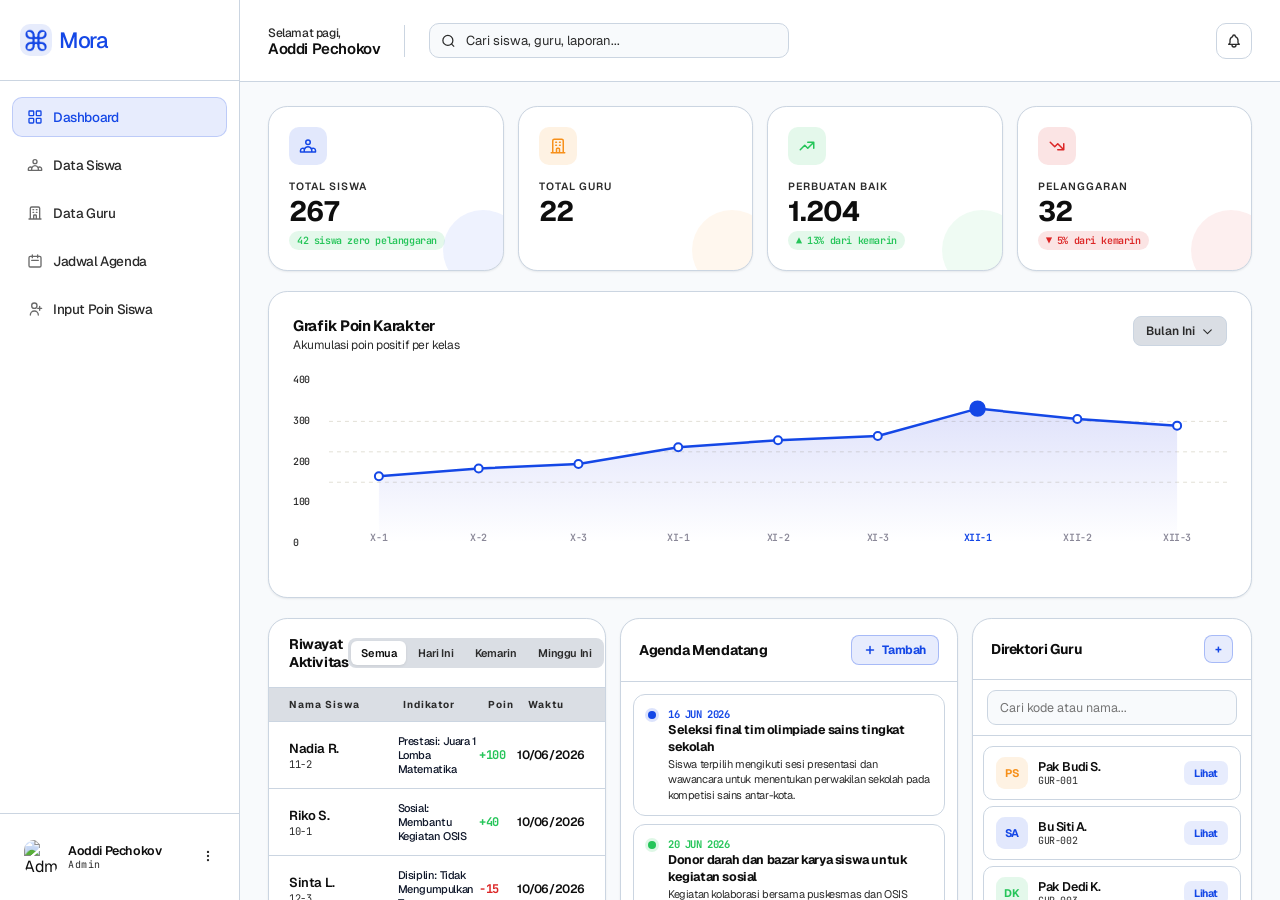
==== commit 4f07c15c: "Menambah halman siswa,guru,jadwal" ====
--- a/Dashboard.html
+++ b/Dashboard.html
@@ -1,1958 +1,284 @@
 <!DOCTYPE html>
-<html lang="en">
-
+<html lang="id">
 <head>
     <meta charset="UTF-8">
     <meta name="viewport" content="width=device-width, initial-scale=1.0">
-    <title>Mora — Dashboard</title>
+    <title>Dashboard - Mora</title>
+    <link rel="icon" type="image/png" href="Assets/logo/mora.png">
     <link rel="preconnect" href="https://fonts.googleapis.com">
     <link rel="preconnect" href="https://fonts.gstatic.com" crossorigin>
-    <link
-        href="https://fonts.googleapis.com/css2?family=DM+Serif+Display:ital@0;1&family=JetBrains+Mono:wght@400;500;600&family=Geist:wght@300;400;500;600;700;800&display=swap"
-        rel="stylesheet">
+    <link href="https://fonts.googleapis.com/css2?family=DM+Serif+Display:ital@0;1&family=JetBrains+Mono:wght@400;500;600&family=Geist:wght@300;400;500;600;700;800&display=swap" rel="stylesheet">
     <script src="https://cdn.jsdelivr.net/npm/@tailwindcss/browser@4"></script>
     <link rel="stylesheet" href="style.css">
-
+    
     <style>
-        *,
-        *::before,
-        *::after {
+       
+        *, *::before, *::after {
             box-sizing: border-box;
             margin: 0;
             padding: 0;
         }
-
         body {
             display: flex;
             min-height: 100vh;
             overflow: hidden;
-        }
-
-        body.sidebar-open {
-            overflow: hidden;
-        }
-
-        /* ─── SCROLLBAR ─── */
-        ::-webkit-scrollbar {
-            width: 4px;
-            height: 4px;
-        }
-
-        ::-webkit-scrollbar-track {
-            background: transparent;
-        }
-
-        ::-webkit-scrollbar-thumb {
-            background: var(--border);
-            border-radius: 99px;
-        }
-
-        ::-webkit-scrollbar-thumb:hover {
-            background: var(--primary);
-        }
-
-        /* ─── SIDEBAR ─── */
+            background-color: var(--background);
+            color: var(--foreground);
+            font-family: "Geist", sans-serif;
+            letter-spacing: -0.025em;
+        }
+        body.sidebar-open { overflow: hidden; }
+        ::-webkit-scrollbar { width: 4px; height: 4px; }
+        ::-webkit-scrollbar-track { background: transparent; }
+        ::-webkit-scrollbar-thumb { background: var(--border); border-radius: 99px; }
+        ::-webkit-scrollbar-thumb:hover { background: var(--primary); }
+        .btn {
+            display: inline-flex; align-items: center; justify-content: center;
+            padding: 0.8rem 1.2rem; font-size: 0.875rem; font-weight: 500; line-height: 1; text-decoration: none;
+            transition: all 150ms ease; border: 1px solid transparent; border-radius: 9999px; cursor: pointer;
+        }
+        .btn:hover { transform: translateY(-1px); }
+        .btn:focus-visible { outline: none; box-shadow: 0 0 0 4px rgba(20, 71, 230, 0.18); }
+        .btn-primary { background-color: var(--primary); color: var(--primary-foreground); }
+        .btn-primary:hover { background-color: color-mix(in srgb, var(--primary) 90%, black); }
         .sidebar {
-            width: 240px;
-            background: var(--surface);
-            border-right: 1px solid var(--border);
-            display: flex;
-            flex-direction: column;
-            height: 100vh;
-            flex-shrink: 0;
-            position: relative;
-            overflow: hidden;
-            transition: transform 0.24s ease;
-        }
-
-        .sidebar-toggle {
-            display: none !important;
-        }
-
-        .sidebar-overlay {
-            display: none;
-        }
-
-        .sidebar-logo {
-            padding: 24px 20px;
-            border-bottom: 1px solid var(--border);
-            display: flex;
-            align-items: center;
-            gap: 7px;
-        }
-
-        .logo-mark {
-            width: 32px;
-            height: 32px;
-            border-radius: 10px;
-            display: flex;
-            align-items: center;
-            justify-content: center;
-            flex-shrink: 0;
-            overflow: hidden;
-            background: color-mix(in srgb, var(--primary) 10%, transparent);
-        }
-
-        .logo-mark img {
-            width: 26px;
-            height: 26px;
-            object-fit: contain;
-        }
-
-        .logo-text {
-            font-family: "Geist", sans-serif;
-            font-size: 22px;
-            font-weight: 500;
-            color: var(--primary);
-            letter-spacing: -0.06em;
-        }
-
-        .logo-badge {
-            font-family: 'JetBrains Mono', monospace;
-            font-size: 8px;
-            color: var(--muted-foreground);
-            background: var(--muted);
-            padding: 2px 6px;
-            border-radius: 4px;
-            letter-spacing: 1px;
-            text-transform: uppercase;
-            margin-left: auto;
-        }
-
-        .sidebar-nav {
-            flex: 1;
-            padding: 16px 12px;
-            overflow-y: auto;
-            display: flex;
-            flex-direction: column;
-            gap: 8px;
-        }
-
-        .nav-section {
-            padding: 0 4px;
-            margin-bottom: 6px;
-            margin-top: 14px;
-        }
-
-        .nav-section:first-child {
-            margin-top: 0;
-        }
-
-        .nav-section-label {
-            font-size: 9px;
-            letter-spacing: -0.06em;
-            text-transform: uppercase;
-            color: var(--muted-foreground);
-            font-weight: 600;
-            margin-bottom: 8px;
-            padding: 0 10px;
-        }
-
+            width: 240px; background: var(--surface); border-right: 1px solid var(--border); display: flex; flex-direction: column;
+            height: 100vh; flex-shrink: 0; position: relative; overflow: hidden; transition: transform 0.24s ease;
+        }
+        .sidebar-toggle { display: none !important; }
+        .sidebar-overlay { display: none; }
+        .sidebar-logo { padding: 24px 20px; border-bottom: 1px solid var(--border); display: flex; align-items: center; gap: 7px; }
+        .logo-mark { width: 32px; height: 32px; border-radius: 10px; display: flex; align-items: center; justify-content: center; flex-shrink: 0; overflow: hidden; background: color-mix(in srgb, var(--primary) 10%, transparent); }
+        .logo-mark img { width: 26px; height: 26px; object-fit: contain; }
+        .logo-text { font-family: "Geist", sans-serif; font-size: 22px; font-weight: 500; color: var(--primary); letter-spacing: -0.06em; }
+        .sidebar-nav { flex: 1; padding: 16px 12px; overflow-y: auto; display: flex; flex-direction: column; gap: 8px; }
         .nav-item {
-            display: flex;
-            align-items: center;
-            gap: 10px;
-            padding: 10px 14px;
-            border-radius: 10px;
-            color: var(--muted-foreground);
-            font-size: 13.5px;
-            font-weight: 500;
-            cursor: pointer;
-            transition: all 0.18s ease;
-            border: 1px solid transparent;
-            position: relative;
-            text-decoration: none;
-        }
-
-        .nav-item:hover {
-            background: var(--muted);
-            color: var(--foreground);
-        }
-
-        .nav-item.active {
-            background: color-mix(in srgb, var(--primary) 10%, transparent);
-            color: var(--primary);
-            border-color: color-mix(in srgb, var(--primary) 20%, transparent);
-        }
-
-        .nav-item.active svg {
-            opacity: 1;
-        }
-
-        .nav-item svg {
-            width: 16px;
-            height: 16px;
-            opacity: 0.7;
-            flex-shrink: 0;
-        }
-
-        .nav-badge {
-            margin-left: auto;
-            background: var(--destructive);
-            color: var(--destructive-foreground);
-            font-size: 9px;
-            font-weight: 700;
-            padding: 2px 7px;
-            border-radius: 99px;
-            font-family: 'JetBrains Mono', monospace;
-        }
-
-        .sidebar-footer {
-            padding: 16px 12px;
-            border-top: 1px solid var(--border);
-            position: relative;
-            z-index: 1;
-        }
-
-        .profile-card {
-            display: flex;
-            align-items: center;
-            padding: 10px 12px;
-            border-radius: 10px;
-            gap: 10px;
-            cursor: pointer;
-            transition: all 0.18s;
-        }
-
-        .profile-card:hover {
-            background: color-mix(in srgb, var(--muted) 50%, var(--border));
-        }
-
-        .profile-avatar {
-            width: 34px;
-            height: 34px;
-            border-radius: 10px;
-            object-fit: cover;
-            flex-shrink: 0;
-        }
-
-        .profile-name {
-            font-size: 12.5px;
-            font-weight: 600;
-            color: var(--foreground);
-            line-height: 1.2;
-        }
-
-        .profile-role {
-            font-size: 10px;
-            color: var(--muted-foreground);
-            font-family: 'JetBrains Mono', monospace;
-            letter-spacing: 0.5px;
-        }
-
-        .profile-menu-btn {
-            margin-left: auto;
-            color: var(--muted-foreground);
-            flex-shrink: 0;
-        }
-
-        /* ─── MAIN ─── */
-        .main {
-            flex: 1;
-            display: flex;
-            flex-direction: column;
-            height: 100vh;
-            overflow: hidden;
-        }
-
-        /* ─── HEADER ─── */
-        .topbar {
-            height: 82px;
-            background: var(--surface);
-            border-bottom: 1px solid var(--border);
-            display: flex;
-            align-items: center;
-            padding: 0 28px;
-            gap: 16px;
-            flex-shrink: 0;
-        }
-
-        .topbar-header {
-            display: flex;
-            align-items: center;
-            justify-content: space-between;
-            gap: 16px;
-            flex: 0 0 auto;
-        }
-
-        .topbar-title {
-            display: flex;
-            flex-direction: column;
-        }
-
-        .topbar-greeting {
-            font-size: 12px;
-            color: var(--muted-foreground);
-            font-weight: 500;
-        }
-
-        .topbar-page {
-            font-size: 15px;
-            font-weight: 600;
-            color: var(--foreground);
-            line-height: 1;
-        }
-
-        .topbar-divider {
-            width: 1px;
-            height: 32px;
-            background: var(--border);
-            margin: 0 8px;
-        }
-
-        .search-wrap {
-            position: relative;
-            flex: 1;
-            max-width: 360px;
-        }
-
-        .search-wrap svg {
-            position: absolute;
-            left: 12px;
-            top: 50%;
-            transform: translateY(-50%);
-            width: 15px;
-            height: 15px;
-            color: var(--muted-foreground);
-        }
-
-        .search-input {
-            width: 100%;
-            background: var(--background);
-            border: 1px solid var(--border);
-            border-radius: 10px;
-            padding: 8px 12px 8px 36px;
-            font-size: 13px;
-            font-family: 'Geist', sans-serif;
-            color: var(--foreground);
-            outline: none;
-            transition: all 0.18s;
-        }
-
-        .search-input:focus {
-            border-color: var(--primary);
-            background: var(--surface);
-            box-shadow: 0 0 0 3px color-mix(in srgb, var(--primary) 12%, transparent);
-        }
-
-        .search-input::placeholder {
-            color: var(--muted-foreground);
-        }
-
-        .topbar-actions {
-            display: flex;
-            align-items: center;
-            gap: 8px;
-            margin-left: auto;
-        }
-
-        .icon-btn {
-            width: 36px;
-            height: 36px;
-            border-radius: 10px;
-            border: 1px solid var(--border);
-            background: var(--surface);
-            display: flex;
-            align-items: center;
-            justify-content: center;
-            cursor: pointer;
-            color: var(--muted-foreground);
-            transition: all 0.15s;
-            position: relative;
-        }
-
-        .icon-btn:hover {
-            background: var(--muted);
-        }
-
-        .icon-btn svg {
-            width: 16px;
-            height: 16px;
-        }
-
-        .notif-dot {
-            position: absolute;
-            top: 7px;
-            right: 7px;
-            width: 6px;
-            height: 6px;
-            background: var(--destructive);
-            border-radius: 50%;
-            border: 1.5px solid var(--surface);
-        }
-
-        /* ─── CONTENT ─── */
-        .content {
-            flex: 1;
-            overflow-y: auto;
-            padding: 24px 28px;
-            display: flex;
-            flex-direction: column;
-            gap: 20px;
-            background: var(--background);
-        }
-
-        /* ─── STAT CARDS ─── */
-        .stats-grid {
-            display: grid;
-            grid-template-columns: repeat(4, 1fr);
-            gap: 14px;
-        }
-
-        .stat-card {
-            background: var(--surface);
-            border: 1px solid var(--border);
-            border-radius: 1.2rem;
-            padding: 20px;
-            cursor: pointer;
-            transition: all 0.2s ease;
-            position: relative;
-            overflow: hidden;
-            box-shadow: 0 1px 2px rgba(15, 23, 42, 0.08);
-        }
-
-        .stat-card::before {
-            content: '';
-            position: absolute;
-            bottom: 0;
-            right: 0;
-            width: 80px;
-            height: 80px;
-            border-radius: 50%;
-            opacity: 0.07;
-            transition: all 0.3s;
-            transform: translate(20px, 20px);
-        }
-
-        .stat-card:hover {
-            transform: translateY(-2px);
-            box-shadow: 0 8px 24px rgba(15, 23, 42, 0.1);
-        }
-
-        .stat-card:hover::before {
-            transform: translate(10px, 10px);
-            opacity: 0.12;
-            width: 100px;
-            height: 100px;
-        }
-
-        .stat-card.blue::before {
-            background: var(--primary);
-        }
-
-        .stat-card.green::before {
-            background: var(--success);
-        }
-
-        .stat-card.orange::before {
-            background: var(--warning);
-        }
-
-        .stat-card.red::before {
-            background: var(--destructive);
-        }
-
-        .stat-card.blue:hover {
-            border-color: color-mix(in srgb, var(--primary) 40%, transparent);
-        }
-
-        .stat-card.green:hover {
-            border-color: color-mix(in srgb, var(--success) 40%, transparent);
-        }
-
-        .stat-card.orange:hover {
-            border-color: color-mix(in srgb, var(--warning) 40%, transparent);
-        }
-
-        .stat-card.red:hover {
-            border-color: color-mix(in srgb, var(--destructive) 40%, transparent);
-        }
-
-        .stat-icon {
-            width: 38px;
-            height: 38px;
-            border-radius: 10px;
-            display: flex;
-            align-items: center;
-            justify-content: center;
-            margin-bottom: 14px;
-        }
-
-        .stat-icon svg {
-            width: 18px;
-            height: 18px;
-        }
-
-        .stat-icon.blue {
-            background: color-mix(in srgb, var(--primary) 12%, transparent);
-            color: var(--primary);
-        }
-
-        .stat-icon.green {
-            background: color-mix(in srgb, var(--success) 12%, transparent);
-            color: var(--success);
-        }
-
-        .stat-icon.orange {
-            background: color-mix(in srgb, var(--warning) 12%, transparent);
-            color: var(--warning);
-        }
-
-        .stat-icon.red {
-            background: color-mix(in srgb, var(--destructive) 12%, transparent);
-            color: var(--destructive);
-        }
-
-        .stat-label {
-            font-size: 10.5px;
-            font-weight: 600;
-            color: var(--muted-foreground);
-            letter-spacing: 1px;
-            text-transform: uppercase;
-            margin-bottom: 4px;
-        }
-
-        .stat-value {
-            font-size: 28px;
-            font-weight: 700;
-            color: var(--foreground);
-            line-height: 1;
-            letter-spacing: -1px;
-        }
-
-        .stat-badge {
-            display: inline-flex;
-            align-items: center;
-            gap: 3px;
-            font-size: 10px;
-            font-weight: 600;
-            padding: 3px 8px;
-            border-radius: 99px;
-            margin-top: 6px;
-            font-family: 'JetBrains Mono', monospace;
-        }
-
-        .stat-badge.up {
-            background: color-mix(in srgb, var(--success) 12%, transparent);
-            color: var(--success);
-        }
-
-        .stat-badge.down {
-            background: color-mix(in srgb, var(--destructive) 12%, transparent);
-            color: var(--destructive);
-        }
-
-        /* ─── CHART ─── */
-        .chart-card {
-            background: var(--surface);
-            border: 1px solid var(--border);
-            border-radius: 1.2rem;
-            padding: 24px;
-            box-shadow: 0 1px 2px rgba(15, 23, 42, 0.08);
-        }
-
-        .card-header {
-            display: flex;
-            align-items: flex-start;
-            justify-content: space-between;
-            margin-bottom: 20px;
-        }
-
-        .card-title {
-            font-size: 15px;
-            font-weight: 700;
-            color: var(--foreground);
-            letter-spacing: -0.3px;
-        }
-
-        .card-subtitle {
-            font-size: 12px;
-            color: var(--muted-foreground);
-            margin-top: 2px;
-        }
-
-        .chip-btn {
-            display: flex;
-            align-items: center;
-            gap: 6px;
-            font-size: 12px;
-            font-weight: 600;
-            color: var(--muted-foreground);
-            background: var(--muted);
-            border: 1px solid var(--border);
-            border-radius: 8px;
-            padding: 6px 12px;
-            cursor: pointer;
-            transition: all 0.15s;
-            font-family: 'Geist', sans-serif;
-        }
-
-        .chip-btn:hover {
-            background: color-mix(in srgb, var(--muted) 70%, var(--border));
-        }
-
-        .chip-btn svg {
-            width: 13px;
-            height: 13px;
-        }
-
-        .chart-filter {
-            position: relative;
-            display: flex;
-            justify-content: flex-end;
-        }
-
-        .chart-filter-menu {
-            position: absolute;
-            top: calc(100% + 8px);
-            right: 0;
-            min-width: 180px;
-            background: var(--surface);
-            border: 1px solid var(--border);
-            border-radius: 14px;
-            padding: 6px;
-            box-shadow: 0 18px 40px rgba(15, 23, 42, 0.12);
-            opacity: 0;
-            pointer-events: none;
-            transform: translateY(-4px);
-            transition: all 0.16s ease;
-            z-index: 8;
-        }
-
-        .chart-filter.open .chart-filter-menu {
-            opacity: 1;
-            pointer-events: all;
-            transform: translateY(0);
-        }
-
-        .chart-filter-option {
-            width: 100%;
-            display: flex;
-            align-items: center;
-            justify-content: space-between;
-            gap: 12px;
-            padding: 9px 11px;
-            border: none;
-            background: transparent;
-            border-radius: 10px;
-            cursor: pointer;
-            color: var(--foreground);
-            font-size: 12.5px;
-            font-weight: 600;
-            font-family: 'Geist', sans-serif;
-            transition: background 0.14s ease, color 0.14s ease;
-        }
-
-        .chart-filter-option:hover {
-            background: var(--muted);
-        }
-
-        .chart-filter-option.active {
-            background: color-mix(in srgb, var(--primary) 10%, transparent);
-            color: var(--primary);
-        }
-
-        .chart-filter-hint {
-            font-size: 10px;
-            font-weight: 700;
-            letter-spacing: 0.4px;
-            text-transform: uppercase;
-            color: var(--muted-foreground);
-            font-family: 'JetBrains Mono', monospace;
-        }
-
-        .chart-wrap {
-            position: relative;
-            width: 100%;
-            height: 200px;
-            overflow-x: auto;
-        }
-
-        .chart-svg-container {
-            min-width: 700px;
-            width: 100%;
-            height: 100%;
-        }
-
-        @keyframes drawPath {
-            from {
-                stroke-dashoffset: 2000;
-            }
-
-            to {
-                stroke-dashoffset: 0;
-            }
-        }
-
-        .chart-line {
-            stroke-dasharray: 2000;
-            stroke-dashoffset: 2000;
-            animation: drawPath 1.8s cubic-bezier(0.4, 0, 0.2, 1) 0.3s forwards;
-        }
-
-        .chart-labels-y {
-            position: absolute;
-            top: 0;
-            left: 0;
-            height: calc(100% - 24px);
-            display: flex;
-            flex-direction: column;
-            justify-content: space-between;
-            font-size: 10px;
-            color: var(--muted-foreground);
-            font-family: 'JetBrains Mono', monospace;
-            font-weight: 500;
-            padding-right: 8px;
-            background: linear-gradient(to right, var(--surface) 80%, transparent);
-            pointer-events: none;
-            z-index: 1;
-        }
-
-        /* ─── MAIN GRID ─── */
-        .main-grid {
-            display: grid;
-            grid-template-columns: 1fr 1fr 280px;
-            gap: 14px;
-        }
-
-        /* ─── ACTIVITY TABLE ─── */
-        .table-card {
-            background: var(--surface);
-            border: 1px solid var(--border);
-            border-radius: 1.2rem;
-            overflow: hidden;
-            box-shadow: 0 1px 2px rgba(15, 23, 42, 0.08);
-        }
-
-        .table-toolbar {
-            display: flex;
-            align-items: center;
-            justify-content: space-between;
-            padding: 16px 20px;
-            border-bottom: 1px solid var(--border);
-        }
-
-        .table-toolbar-title {
-            font-size: 14px;
-            font-weight: 700;
-            color: var(--foreground);
-        }
-
-        .filter-tabs {
-            display: flex;
-            gap: 2px;
-            background: var(--muted);
-            border-radius: 8px;
-            padding: 3px;
-        }
-
-        .filter-tab {
-            font-size: 11px;
-            font-weight: 600;
-            padding: 5px 10px;
-            border-radius: 6px;
-            cursor: pointer;
-            color: var(--muted-foreground);
-            transition: all 0.15s;
-            white-space: nowrap;
-        }
-
-        .filter-tab.active {
-            background: var(--surface);
-            color: var(--foreground);
-            box-shadow: 0 1px 3px rgba(0, 0, 0, 0.08);
-        }
-
-        .table-head {
-            display: grid;
-            grid-template-columns: 2fr 1.5fr 0.7fr 1fr;
-            padding: 10px 20px;
-            background: var(--muted);
-            border-bottom: 1px solid var(--border);
-        }
-
-        .table-head-cell {
-            font-size: 10px;
-            font-weight: 700;
-            color: var(--muted-foreground);
-            letter-spacing: 1px;
-            text-transform: none;
-            text-align: left;
-        }
-
-        .table-head-cell:last-child {
-            text-align: left;
-        }
-
-        .table-head-cell.center {
-            text-align: left;
-        }
-
-        .table-body {
-            overflow-y: auto;
-        }
-
-        .table-row {
-            display: grid;
-            grid-template-columns: 2fr 1.5fr 0.7fr 1fr;
-            align-items: center;
-            padding: 12px 20px;
-            border-bottom: 1px solid var(--border);
-            transition: background 0.15s;
-        }
-
-        .table-row:last-child {
-            border-bottom: none;
-        }
-
-        .table-row:hover {
-            background: var(--muted);
-        }
-
-        .student-info {
-            display: flex;
-            align-items: center;
-            gap: 10px;
-        }
-
-        .student-avatar {
-            width: 34px;
-            height: 34px;
-            border-radius: 10px;
-            display: flex;
-            align-items: center;
-            justify-content: center;
-            font-size: 12px;
-            font-weight: 700;
-            flex-shrink: 0;
-        }
-
-        .student-name {
-            font-size: 13px;
-            font-weight: 600;
-            color: var(--foreground);
-        }
-
-        .student-class {
-            font-size: 10.5px;
-            color: var(--muted-foreground);
-            font-family: 'JetBrains Mono', monospace;
-        }
-
-        .indicator-wrap {
-            display: flex;
-            flex-direction: column;
-            align-items: center;
-            gap: 3px;
-        }
-
-        .indicator-type {
-            font-size: 11px;
-            font-weight: 500;
-            color: var(--surface-foreground);
-        }
-
-        .points-cell {
-            font-size: 12px;
-            font-weight: 700;
-            color: var(--foreground);
-            font-family: 'JetBrains Mono', monospace;
-        }
-
-        .points-cell.up {
-            color: var(--success);
-        }
-
-        .points-cell.down {
-            color: var(--destructive);
-        }
-
-        .pts-badge {
-            font-size: 10.5px;
-            font-weight: 700;
-            padding: 3px 10px;
-            border-radius: 99px;
-            font-family: 'JetBrains Mono', monospace;
-        }
-
-        .pts-badge.up {
-            background: color-mix(in srgb, var(--success) 12%, transparent);
-            color: var(--success);
-        }
-
-        .pts-badge.down {
-            background: color-mix(in srgb, var(--destructive) 12%, transparent);
-            color: var(--destructive);
-        }
-
-        .time-cell {
-            text-align: right;
-        }
-
-        .time-day {
-            font-size: 12px;
-            font-weight: 600;
-            color: var(--foreground);
-        }
-
-        .time-hour {
-            font-size: 10.5px;
-            color: var(--muted-foreground);
-            font-family: 'JetBrains Mono', monospace;
-        }
-
-        /* ─── AGENDA ─── */
-        .agenda-card {
-            background: var(--surface);
-            border: 1px solid var(--border);
-            border-radius: 1.2rem;
-            overflow: hidden;
-            box-shadow: 0 1px 2px rgba(15, 23, 42, 0.08);
-        }
-
-        .agenda-toolbar {
-            display: flex;
-            align-items: center;
-            justify-content: space-between;
-            padding: 16px 18px;
-            border-bottom: 1px solid var(--border);
-        }
-
-        .agenda-toolbar-title {
-            font-size: 14px;
-            font-weight: 700;
-            color: var(--foreground);
-        }
-
-        .agenda-list {
-            padding: 12px;
-            display: flex;
-            flex-direction: column;
-            gap: 8px;
-        }
-
-        .agenda-item {
-            border-radius: 12px;
-            padding: 12px 14px;
-            border: 1px solid var(--border);
-            cursor: pointer;
-            transition: all 0.18s;
-            display: flex;
-            gap: 12px;
-            align-items: flex-start;
-        }
-
-        .agenda-item:hover {
-            border-color: var(--primary);
-            background: color-mix(in srgb, var(--primary) 6%, transparent);
-        }
-
-        .agenda-dot {
-            width: 8px;
-            height: 8px;
-            border-radius: 50%;
-            flex-shrink: 0;
-            margin-top: 4px;
-        }
-
-        .agenda-date {
-            font-size: 10.5px;
-            font-weight: 700;
-            font-family: 'JetBrains Mono', monospace;
-        }
-
-        .agenda-title {
-            font-size: 12.5px;
-            font-weight: 700;
-            color: var(--foreground);
-            margin-bottom: 2px;
-        }
-
-        .agenda-desc {
-            font-size: 11px;
-            color: var(--muted-foreground);
-            line-height: 1.4;
-        }
-
-        /* ─── GURU PANEL ─── */
-        .guru-card {
-            background: var(--surface);
-            border: 1px solid var(--border);
-            border-radius: 1.2rem;
-            overflow: hidden;
-            display: flex;
-            flex-direction: column;
-            box-shadow: 0 1px 2px rgba(15, 23, 42, 0.08);
-        }
-
-        .guru-toolbar {
-            padding: 16px 18px;
-            border-bottom: 1px solid var(--border);
-            display: flex;
-            justify-content: space-between;
-            align-items: center;
-        }
-
-        .guru-toolbar-title {
-            font-size: 14px;
-            font-weight: 700;
-            color: var(--foreground);
-        }
-
-        .guru-search {
-            padding: 10px 14px;
-            border-bottom: 1px solid var(--border);
-        }
-
-        .guru-search input {
-            width: 100%;
-            background: var(--background);
-            border: 1px solid var(--border);
-            border-radius: 9px;
-            padding: 8px 12px;
-            font-size: 12.5px;
-            font-family: 'Geist', sans-serif;
-            color: var(--foreground);
-            outline: none;
-            transition: all 0.18s;
-        }
-
-        .guru-search input:focus {
-            border-color: var(--primary);
-            box-shadow: 0 0 0 3px color-mix(in srgb, var(--primary) 12%, transparent);
-        }
-
-        .guru-search input::placeholder {
-            color: var(--muted-foreground);
-        }
-
-        .guru-list {
-            flex: 1;
-            overflow-y: auto;
-            padding: 10px;
-            display: flex;
-            flex-direction: column;
-            gap: 6px;
-        }
-
-        .guru-item {
-            display: flex;
-            align-items: center;
-            gap: 10px;
-            padding: 10px 12px;
-            border-radius: 10px;
-            border: 1px solid var(--border);
-            cursor: pointer;
-            transition: all 0.15s;
-        }
-
-        .guru-item:hover {
-            background: var(--muted);
-            border-color: var(--border);
-        }
-
-        .guru-avatar {
-            width: 32px;
-            height: 32px;
-            border-radius: 9px;
-            display: flex;
-            align-items: center;
-            justify-content: center;
-            font-size: 11px;
-            font-weight: 700;
-            flex-shrink: 0;
-        }
-
-        .guru-name {
-            font-size: 12.5px;
-            font-weight: 600;
-            color: var(--foreground);
-            line-height: 1.2;
-        }
-
-        .guru-code {
-            font-size: 10px;
-            color: var(--muted-foreground);
-            font-family: 'JetBrains Mono', monospace;
-        }
-
-        .guru-select-btn {
-            margin-left: auto;
-            font-size: 10.5px;
-            font-weight: 700;
-            color: var(--primary);
-            background: color-mix(in srgb, var(--primary) 10%, transparent);
-            border: none;
-            border-radius: 7px;
-            padding: 5px 10px;
-            cursor: pointer;
-            transition: all 0.15s;
-            white-space: nowrap;
-        }
-
-        .guru-select-btn:hover {
-            background: var(--primary);
-            color: var(--primary-foreground);
-        }
-
-        /* ─── MODALS ─── */
-        .modal-overlay {
-            position: fixed;
-            inset: 0;
-            background: rgba(10, 10, 20, 0.45);
-            backdrop-filter: blur(6px);
-            display: flex;
-            align-items: center;
-            justify-content: center;
-            z-index: 100;
-            padding: 20px;
-            opacity: 0;
-            pointer-events: none;
-            transition: opacity 0.22s ease;
-        }
-
-        .modal-overlay.open {
-            opacity: 1;
-            pointer-events: all;
-        }
-
-        .modal {
-            background: var(--surface);
-            border: 1px solid var(--border);
-            border-radius: 20px;
-            width: 100%;
-            max-width: 640px;
-            max-height: 85vh;
-            display: flex;
-            flex-direction: column;
-            overflow: hidden;
-            transform: scale(0.96) translateY(8px);
-            transition: transform 0.22s cubic-bezier(0.34, 1.56, 0.64, 1);
-            box-shadow: 0 24px 80px rgba(10, 10, 30, 0.15);
-        }
-
-        .modal-overlay.open .modal {
-            transform: scale(1) translateY(0);
-        }
-
-        .modal.wide {
-            max-width: 820px;
-        }
-
-        .modal-header {
-            padding: 20px 24px;
-            border-bottom: 1px solid var(--border);
-            display: flex;
-            align-items: center;
-            justify-content: space-between;
-            flex-shrink: 0;
-        }
-
-        .modal-header-left {
-            display: flex;
-            align-items: center;
-            gap: 14px;
-        }
-
-        .modal-icon {
-            width: 44px;
-            height: 44px;
-            border-radius: 13px;
-            display: flex;
-            align-items: center;
-            justify-content: center;
-            flex-shrink: 0;
-        }
-
-        .modal-icon svg {
-            width: 22px;
-            height: 22px;
-        }
-
-        .modal-title {
-            font-size: 17px;
-            font-weight: 700;
-            color: var(--foreground);
-            letter-spacing: -0.3px;
-        }
-
-        .modal-subtitle {
-            font-size: 12px;
-            color: var(--muted-foreground);
-            margin-top: 1px;
-        }
-
-        .modal-close {
-            width: 34px;
-            height: 34px;
-            border-radius: 9px;
-            border: 1px solid var(--border);
-            background: none;
-            display: flex;
-            align-items: center;
-            justify-content: center;
-            cursor: pointer;
-            color: var(--muted-foreground);
-            transition: all 0.15s;
-        }
-
-        .modal-close:hover {
-            background: color-mix(in srgb, var(--destructive) 10%, transparent);
-            color: var(--destructive);
-            border-color: color-mix(in srgb, var(--destructive) 30%, transparent);
-        }
-
-        .modal-close svg {
-            width: 16px;
-            height: 16px;
-        }
-
-        .modal-toolbar {
-            padding: 12px 20px;
-            background: var(--muted);
-            border-bottom: 1px solid var(--border);
-            flex-shrink: 0;
-            display: flex;
-            gap: 10px;
-            flex-wrap: wrap;
-        }
-
-        .modal-input {
-            flex: 1;
-            min-width: 200px;
-            background: var(--surface);
-            border: 1px solid var(--border);
-            border-radius: 9px;
-            padding: 8px 14px;
-            font-size: 13px;
-            font-family: 'Geist', sans-serif;
-            color: var(--foreground);
-            outline: none;
-            transition: all 0.18s;
-        }
-
-        .modal-input:focus {
-            border-color: var(--primary);
-            box-shadow: 0 0 0 3px color-mix(in srgb, var(--primary) 12%, transparent);
-        }
-
-        .modal-select {
-            background: var(--surface);
-            border: 1px solid var(--border);
-            border-radius: 9px;
-            padding: 8px 14px;
-            font-size: 12.5px;
-            font-family: 'Geist', sans-serif;
-            font-weight: 600;
-            color: var(--surface-foreground);
-            outline: none;
-            cursor: pointer;
-            transition: all 0.18s;
-        }
-
-        .modal-select:focus {
-            border-color: var(--primary);
-        }
-
-        .modal-body {
-            flex: 1;
-            overflow-y: auto;
-            padding: 20px;
-            display: flex;
-            flex-direction: column;
-            gap: 10px;
-        }
-
-        .modal-pane {
-            display: none;
-        }
-
-        .modal-pane.active {
-            display: flex;
-        }
-
-        .modal-student-item {
-            display: flex;
-            align-items: center;
-            justify-content: space-between;
-            padding: 14px 16px;
-            border: 1px solid var(--border);
-            border-radius: 13px;
-            transition: all 0.18s;
-        }
-
-        .modal-student-item:hover {
-            border-color: color-mix(in srgb, var(--primary) 40%, transparent);
-            background: color-mix(in srgb, var(--primary) 5%, transparent);
-        }
-
-        .modal-student-info {
-            display: flex;
-            align-items: center;
-            gap: 12px;
-        }
-
-        .modal-student-avatar {
-            width: 40px;
-            height: 40px;
-            border-radius: 12px;
-            display: flex;
-            align-items: center;
-            justify-content: center;
-            font-size: 13px;
-            font-weight: 700;
-            flex-shrink: 0;
-        }
-
-        .modal-student-name {
-            font-size: 13.5px;
-            font-weight: 700;
-            color: var(--foreground);
-        }
-
-        .modal-student-meta {
-            font-size: 10.5px;
-            color: var(--muted-foreground);
-            font-family: 'JetBrains Mono', monospace;
-            margin-top: 1px;
-        }
-
-        .modal-action-btn {
-            font-size: 12px;
-            font-weight: 700;
-            padding: 8px 16px;
-            border-radius: 9px;
-            border: none;
-            cursor: pointer;
-            transition: all 0.15s;
-            background: var(--primary);
-            color: var(--primary-foreground);
-        }
-
-        .modal-action-btn:hover {
-            opacity: 0.85;
-        }
-
-        /* ─── STATISTIK MODAL ─── */
-        .stat-modal-body {
-            padding: 24px;
-            display: flex;
-            gap: 24px;
-            align-items: center;
-        }
-
-        .radial-wrap {
-            width: 140px;
-            height: 140px;
-            border-radius: 50%;
-            background: conic-gradient(var(--primary) 75%, var(--muted) 0);
-            display: flex;
-            align-items: center;
-            justify-content: center;
-            flex-shrink: 0;
-            position: relative;
-            box-shadow: 0 0 0 8px color-mix(in srgb, var(--primary) 10%, transparent);
-        }
-
-        .radial-inner {
-            width: 110px;
-            height: 110px;
-            background: var(--surface);
-            border-radius: 50%;
-            display: flex;
-            flex-direction: column;
-            align-items: center;
-            justify-content: center;
-        }
-
-        .radial-val {
-            font-size: 28px;
-            font-weight: 800;
-            color: var(--primary);
-            letter-spacing: -1px;
-        }
-
-        .radial-label {
-            font-size: 10px;
-            color: var(--muted-foreground);
-            font-weight: 600;
-        }
-
-        .stat-modal-data {
-            flex: 1;
-            display: flex;
-            flex-direction: column;
-            gap: 10px;
-        }
-
-        .stat-data-row {
-            display: flex;
-            align-items: center;
-            justify-content: space-between;
-            padding: 14px 16px;
-            border: 1px solid var(--border);
-            border-radius: 12px;
-        }
-
-        .stat-data-label {
-            font-size: 11px;
-            font-weight: 700;
-            color: var(--muted-foreground);
-            letter-spacing: 0.5px;
-            text-transform: uppercase;
-        }
-
-        .stat-data-val {
-            font-size: 22px;
-            font-weight: 800;
-            letter-spacing: -0.5px;
-        }
-
-        /* ─── JADWAL MODAL ─── */
-        .timeline-body {
-            padding: 20px;
-            position: relative;
-        }
-
-        .timeline-line {
-            position: absolute;
-            left: 36px;
-            top: 20px;
-            bottom: 20px;
-            width: 2px;
-            background: var(--border);
-        }
-
-        .timeline-item {
-            display: flex;
-            gap: 16px;
-            align-items: flex-start;
-            margin-bottom: 20px;
-            position: relative;
-            z-index: 1;
-        }
-
-        .timeline-item:last-child {
-            margin-bottom: 0;
-        }
-
-        .timeline-dot {
-            width: 14px;
-            height: 14px;
-            border-radius: 50%;
-            flex-shrink: 0;
-            margin-top: 3px;
-            margin-left: 9px;
-            border: 2.5px solid var(--surface);
-            box-shadow: 0 0 0 2px;
-        }
-
-        .timeline-content {
-            flex: 1;
-            border: 1px solid var(--border);
-            border-radius: 12px;
-            padding: 14px 16px;
-        }
-
-        .timeline-date {
-            font-size: 10.5px;
-            font-weight: 700;
-            font-family: 'JetBrains Mono', monospace;
-            margin-bottom: 4px;
-        }
-
-        .timeline-event {
-            font-size: 13.5px;
-            font-weight: 700;
-            color: var(--foreground);
-            margin-bottom: 4px;
-        }
-
-        .timeline-desc {
-            font-size: 12px;
-            color: var(--muted-foreground);
-            line-height: 1.5;
-        }
-
-        /* ─── PENGATURAN MODAL ─── */
-        .settings-body {
-            padding: 20px;
-            display: flex;
-            flex-direction: column;
-            gap: 12px;
-        }
-
-        .setting-row {
-            display: flex;
-            align-items: center;
-            justify-content: space-between;
-            padding: 14px 18px;
-            border: 1px solid var(--border);
-        }
-
-        .setting-row:not(:last-child) {
-            border-bottom: none;
-            border-radius: 0;
-        }
-
-        .setting-row:first-child {
-            border-radius: 12px 12px 0 0;
-        }
-
-        .setting-row:last-child {
-            border-radius: 0 0 12px 12px;
-        }
-
-        .setting-info-title {
-            font-size: 13px;
-            font-weight: 600;
-            color: var(--foreground);
-        }
-
-        .setting-info-desc {
-            font-size: 11px;
-            color: var(--muted-foreground);
-            margin-top: 1px;
-        }
-
-        .toggle {
-            width: 44px;
-            height: 24px;
-            background: var(--border);
-            border-radius: 99px;
-            cursor: pointer;
-            position: relative;
-            transition: background 0.2s;
-            flex-shrink: 0;
-        }
-
-        .toggle.on {
-            background: var(--primary);
-        }
-
-        .toggle-thumb {
-            width: 18px;
-            height: 18px;
-            background: #fff;
-            border-radius: 50%;
-            position: absolute;
-            top: 3px;
-            left: 3px;
-            transition: transform 0.2s cubic-bezier(0.34, 1.56, 0.64, 1);
-            box-shadow: 0 1px 4px rgba(0, 0, 0, 0.15);
-        }
-
-        .toggle.on .toggle-thumb {
-            transform: translateX(20px);
-        }
-
-        /* ─── PROFILE DROPDOWN ─── */
-        .profile-dropdown {
-            position: absolute;
-            bottom: 78px;
-            left: 12px;
-            right: 12px;
-            background: var(--surface);
-            border: 1px solid var(--border);
-            border-radius: 14px;
-            padding: 8px;
-            z-index: 50;
-            box-shadow: 0 -8px 32px rgba(0, 0, 0, 0.08);
-            opacity: 0;
-            pointer-events: none;
-            transform: translateY(4px);
-            transition: all 0.18s ease;
-        }
-
-        .profile-dropdown.open {
-            opacity: 1;
-            pointer-events: all;
-            transform: translateY(0);
-        }
-
-        .dropdown-item {
-            display: flex;
-            align-items: center;
-            gap: 10px;
-            padding: 9px 12px;
-            border-radius: 9px;
-            font-size: 13px;
-            font-weight: 500;
-            color: var(--surface-foreground);
-            cursor: pointer;
-            transition: all 0.12s;
-        }
-
-        .dropdown-item:hover {
-            background: var(--muted);
-        }
-
-        .dropdown-item svg {
-            width: 15px;
-            height: 15px;
-        }
-
-        .dropdown-item.danger {
-            color: var(--destructive);
-        }
-
-        .dropdown-item.danger:hover {
-            background: color-mix(in srgb, var(--destructive) 10%, transparent);
-        }
-
-        .dropdown-sep {
-            height: 1px;
-            background: var(--border);
-            margin: 4px 0;
-        }
-
-        /* ─── EMPTY STATE ─── */
-        .empty-state {
-            display: none;
-            text-align: center;
-            padding: 32px;
-            color: var(--muted-foreground);
-            font-size: 13px;
-        }
-
-        /* ─── ADD BTN ─── */
-        .add-btn {
-            display: flex;
-            align-items: center;
-            gap: 6px;
-            font-size: 12px;
-            font-weight: 700;
-            color: var(--primary);
-            background: color-mix(in srgb, var(--primary) 10%, transparent);
-            border: 1px solid color-mix(in srgb, var(--primary) 30%, transparent);
-            border-radius: 8px;
-            padding: 6px 12px;
-            cursor: pointer;
-            transition: all 0.15s;
-            font-family: 'Geist', sans-serif;
-        }
-
-        .add-btn:hover {
-            background: var(--primary);
-            color: var(--primary-foreground);
-        }
-
-        .text-btn {
-            font-size: 12px;
-            font-weight: 600;
-            color: var(--primary);
-            background: none;
-            border: none;
-            cursor: pointer;
-            transition: opacity 0.15s;
-            font-family: 'Geist', sans-serif;
-        }
-
-        .text-btn:hover {
-            opacity: 0.7;
-        }
-
-        /* ─── STATUS BADGE ─── */
-        .status-dot {
-            width: 6px;
-            height: 6px;
-            border-radius: 50%;
-            flex-shrink: 0;
-        }
-
-        .status-badge {
-            display: inline-flex;
-            align-items: center;
-            gap: 5px;
-            font-size: 10px;
-            font-weight: 700;
-            padding: 4px 9px;
-            border-radius: 99px;
-            letter-spacing: 0.5px;
-            text-transform: uppercase;
-        }
-
-        .status-badge.active {
-            background: color-mix(in srgb, var(--success) 12%, transparent);
-            color: var(--success);
-        }
-
-        .status-badge.leave {
-            background: var(--muted);
-            color: var(--muted-foreground);
-        }
-
-        /* ─── ANIMATIONS ─── */
-        @keyframes fadeInUp {
-            from {
-                opacity: 0;
-                transform: translateY(12px);
-            }
-
-            to {
-                opacity: 1;
-                transform: translateY(0);
-            }
-        }
-
-        .stat-card {
-            animation: fadeInUp 0.4s ease backwards;
-        }
-
-        .stat-card:nth-child(1) {
-            animation-delay: 0.05s;
-        }
-
-        .stat-card:nth-child(2) {
-            animation-delay: 0.1s;
-        }
-
-        .stat-card:nth-child(3) {
-            animation-delay: 0.15s;
-        }
-
-        .stat-card:nth-child(4) {
-            animation-delay: 0.2s;
-        }
-
+            display: flex; align-items: center; gap: 10px; padding: 10px 14px; border-radius: 10px;
+            color: var(--muted-foreground); font-size: 13.5px; font-weight: 500; cursor: pointer; transition: all 0.18s ease;
+            border: 1px solid transparent; position: relative; text-decoration: none;
+        }
+        .nav-item:hover { background: var(--muted); color: var(--foreground); }
+        .nav-item.active { background: color-mix(in srgb, var(--primary) 10%, transparent); color: var(--primary); border-color: color-mix(in srgb, var(--primary) 20%, transparent); }
+        .nav-item.active svg { opacity: 1; }
+        .nav-item svg { width: 16px; height: 16px; opacity: 0.7; flex-shrink: 0; }
+        .sidebar-footer { padding: 16px 12px; border-top: 1px solid var(--border); position: relative; z-index: 1; }
+        .profile-card { display: flex; align-items: center; padding: 10px 12px; border-radius: 10px; gap: 10px; cursor: pointer; transition: all 0.18s; }
+        .profile-card:hover { background: color-mix(in srgb, var(--muted) 50%, var(--border)); }
+        .profile-avatar { width: 34px; height: 34px; border-radius: 10px; object-fit: cover; flex-shrink: 0; }
+        .profile-name { font-size: 12.5px; font-weight: 600; color: var(--foreground); line-height: 1.2; }
+        .profile-role { font-size: 10px; color: var(--muted-foreground); font-family: 'JetBrains Mono', monospace; letter-spacing: 0.5px; }
+        .profile-menu-btn { margin-left: auto; color: var(--muted-foreground); flex-shrink: 0; }
+        .profile-dropdown { position: absolute; bottom: 78px; left: 12px; right: 12px; background: var(--surface); border: 1px solid var(--border); border-radius: 14px; padding: 8px; z-index: 50; box-shadow: 0 -8px 32px rgba(0, 0, 0, 0.08); opacity: 0; pointer-events: none; transform: translateY(4px); transition: all 0.18s ease; }
+        .profile-dropdown.open { opacity: 1; pointer-events: all; transform: translateY(0); }
+        .dropdown-item { display: flex; align-items: center; gap: 10px; padding: 9px 12px; border-radius: 9px; font-size: 13px; font-weight: 500; color: var(--surface-foreground); cursor: pointer; transition: all 0.12s; text-decoration: none;}
+        .dropdown-item:hover { background: var(--muted); }
+        .dropdown-item svg { width: 15px; height: 15px; }
+        .dropdown-item.danger { color: var(--destructive); }
+        .dropdown-item.danger:hover { background: color-mix(in srgb, var(--destructive) 10%, transparent); }
+        .dropdown-sep { height: 1px; background: var(--border); margin: 4px 0; }
+        .main { flex: 1; display: flex; flex-direction: column; height: 100vh; overflow: hidden; }
+        .topbar { height: 82px; background: var(--surface); border-bottom: 1px solid var(--border); display: flex; align-items: center; padding: 0 28px; gap: 16px; flex-shrink: 0; }
+        .topbar-header { display: flex; align-items: center; justify-content: space-between; gap: 16px; flex: 0 0 auto; }
+        .topbar-title { display: flex; flex-direction: column; }
+        .topbar-greeting { font-size: 12px; color: var(--muted-foreground); font-weight: 500; }
+        .topbar-page { font-size: 15px; font-weight: 600; color: var(--foreground); line-height: 1; }
+        .topbar-divider { width: 1px; height: 32px; background: var(--border); margin: 0 8px; }
+        .search-wrap { position: relative; flex: 1; max-width: 360px; }
+        .search-wrap svg { position: absolute; left: 12px; top: 50%; transform: translateY(-50%); width: 15px; height: 15px; color: var(--muted-foreground); }
+        .search-input { width: 100%; background: var(--background); border: 1px solid var(--border); border-radius: 10px; padding: 8px 12px 8px 36px; font-size: 13px; font-family: 'Geist', sans-serif; color: var(--foreground); outline: none; transition: all 0.18s; }
+        .search-input:focus { border-color: var(--primary); background: var(--surface); box-shadow: 0 0 0 3px color-mix(in srgb, var(--primary) 12%, transparent); }
+        .search-input::placeholder { color: var(--muted-foreground); }
+        .topbar-actions { display: flex; align-items: center; gap: 8px; margin-left: auto; }
+        .icon-btn { width: 36px; height: 36px; border-radius: 10px; border: 1px solid var(--border); background: var(--surface); display: flex; align-items: center; justify-content: center; cursor: pointer; color: var(--muted-foreground); transition: all 0.15s; position: relative; }
+        .icon-btn:hover { background: var(--muted); }
+        .icon-btn svg { width: 16px; height: 16px; }
+        .content { flex: 1; overflow-y: auto; padding: 24px 28px; display: flex; flex-direction: column; gap: 20px; background: var(--background); }
+        .stats-grid { display: grid; grid-template-columns: repeat(4, 1fr); gap: 14px; }
+        .stat-card { background: var(--surface); border: 1px solid var(--border); border-radius: 1.2rem; padding: 20px; transition: all 0.2s ease; position: relative; overflow: hidden; box-shadow: 0 1px 2px rgba(15, 23, 42, 0.08); }
+        .stat-card-clickable { cursor: pointer; }
+        .stat-card::before { content: ''; position: absolute; bottom: 0; right: 0; width: 80px; height: 80px; border-radius: 50%; opacity: 0.07; transition: all 0.3s; transform: translate(20px, 20px); }
+        .stat-card:hover { transform: translateY(-2px); box-shadow: 0 8px 24px rgba(15, 23, 42, 0.1); }
+        .stat-card:hover::before { transform: translate(10px, 10px); opacity: 0.12; width: 100px; height: 100px; }
+        .stat-card.blue::before { background: var(--primary); }
+        .stat-card.green::before { background: var(--success); }
+        .stat-card.orange::before { background: var(--warning); }
+        .stat-card.red::before { background: var(--destructive); }
+        .stat-card.blue:hover { border-color: color-mix(in srgb, var(--primary) 40%, transparent); }
+        .stat-card.green:hover { border-color: color-mix(in srgb, var(--success) 40%, transparent); }
+        .stat-card.orange:hover { border-color: color-mix(in srgb, var(--warning) 40%, transparent); }
+        .stat-card.red:hover { border-color: color-mix(in srgb, var(--destructive) 40%, transparent); }
+        .stat-icon { width: 38px; height: 38px; border-radius: 10px; display: flex; align-items: center; justify-content: center; margin-bottom: 14px; }
+        .stat-icon svg { width: 18px; height: 18px; }
+        .stat-icon.blue { background: color-mix(in srgb, var(--primary) 12%, transparent); color: var(--primary); }
+        .stat-icon.green { background: color-mix(in srgb, var(--success) 12%, transparent); color: var(--success); }
+        .stat-icon.orange { background: color-mix(in srgb, var(--warning) 12%, transparent); color: var(--warning); }
+        .stat-icon.red { background: color-mix(in srgb, var(--destructive) 12%, transparent); color: var(--destructive); }
+        .stat-label { font-size: 10.5px; font-weight: 600; color: var(--muted-foreground); letter-spacing: 1px; text-transform: uppercase; margin-bottom: 4px; }
+        .stat-value { font-size: 28px; font-weight: 700; color: var(--foreground); line-height: 1; letter-spacing: -1px; }
+        .stat-badge { display: inline-flex; align-items: center; gap: 3px; font-size: 10px; font-weight: 600; padding: 3px 8px; border-radius: 99px; margin-top: 6px; font-family: 'JetBrains Mono', monospace; }
+        .stat-badge.up { background: color-mix(in srgb, var(--success) 12%, transparent); color: var(--success); }
+        .stat-badge.down { background: color-mix(in srgb, var(--destructive) 12%, transparent); color: var(--destructive); }
+        .chart-card { background: var(--surface); border: 1px solid var(--border); border-radius: 1.2rem; padding: 24px; box-shadow: 0 1px 2px rgba(15, 23, 42, 0.08); }
+        .card-header { display: flex; align-items: flex-start; justify-content: space-between; margin-bottom: 20px; }
+        .card-title { font-size: 15px; font-weight: 700; color: var(--foreground); letter-spacing: -0.3px; }
+        .card-subtitle { font-size: 12px; color: var(--muted-foreground); margin-top: 2px; }
+        .chip-btn { display: flex; align-items: center; gap: 6px; font-size: 12px; font-weight: 600; color: var(--muted-foreground); background: var(--muted); border: 1px solid var(--border); border-radius: 8px; padding: 6px 12px; cursor: pointer; transition: all 0.15s; font-family: 'Geist', sans-serif; }
+        .chip-btn:hover { background: color-mix(in srgb, var(--muted) 70%, var(--border)); }
+        .chip-btn svg { width: 13px; height: 13px; }
+        .chart-filter { position: relative; display: flex; justify-content: flex-end; }
+        .chart-filter-menu { position: absolute; top: calc(100% + 8px); right: 0; min-width: 180px; background: var(--surface); border: 1px solid var(--border); border-radius: 14px; padding: 6px; box-shadow: 0 18px 40px rgba(15, 23, 42, 0.12); opacity: 0; pointer-events: none; transform: translateY(-4px); transition: all 0.16s ease; z-index: 8; }
+        .chart-filter.open .chart-filter-menu { opacity: 1; pointer-events: all; transform: translateY(0); }
+        .chart-filter-option { width: 100%; display: flex; align-items: center; justify-content: space-between; gap: 12px; padding: 9px 11px; border: none; background: transparent; border-radius: 10px; cursor: pointer; color: var(--foreground); font-size: 12.5px; font-weight: 600; font-family: 'Geist', sans-serif; transition: background 0.14s ease, color 0.14s ease; }
+        .chart-filter-option:hover { background: var(--muted); }
+        .chart-filter-option.active { background: color-mix(in srgb, var(--primary) 10%, transparent); color: var(--primary); }
+        .chart-wrap { position: relative; width: 100%; height: 200px; overflow-x: auto; }
+        .chart-svg-container { min-width: 700px; width: 100%; height: 100%; }
+        @keyframes drawPath { from { stroke-dashoffset: 2000; } to { stroke-dashoffset: 0; } }
+        .chart-line { stroke-dasharray: 2000; stroke-dashoffset: 2000; animation: drawPath 1.8s cubic-bezier(0.4, 0, 0.2, 1) 0.3s forwards; }
+        .chart-labels-y { position: absolute; top: 0; left: 0; height: calc(100% - 24px); display: flex; flex-direction: column; justify-content: space-between; font-size: 10px; color: var(--muted-foreground); font-family: 'JetBrains Mono', monospace; font-weight: 500; padding-right: 8px; background: linear-gradient(to right, var(--surface) 80%, transparent); pointer-events: none; z-index: 1; }
+        .main-grid { display: grid; grid-template-columns: 1fr 1fr 280px; gap: 14px; }
+        .table-card { background: var(--surface); border: 1px solid var(--border); border-radius: 1.2rem; overflow: hidden; box-shadow: 0 1px 2px rgba(15, 23, 42, 0.08); }
+        .table-toolbar { display: flex; align-items: center; justify-content: space-between; padding: 16px 20px; border-bottom: 1px solid var(--border); }
+        .table-toolbar-title { font-size: 14px; font-weight: 700; color: var(--foreground); }
+        .filter-tabs { display: flex; gap: 2px; background: var(--muted); border-radius: 8px; padding: 3px; }
+        .filter-tab { font-size: 11px; font-weight: 600; padding: 5px 10px; border-radius: 6px; cursor: pointer; color: var(--muted-foreground); transition: all 0.15s; white-space: nowrap; }
+        .filter-tab.active { background: var(--surface); color: var(--foreground); box-shadow: 0 1px 3px rgba(0, 0, 0, 0.08); }
+        .table-head { display: grid; grid-template-columns: 2fr 1.5fr 0.7fr 1fr; padding: 10px 20px; background: var(--muted); border-bottom: 1px solid var(--border); }
+        .table-head-cell { font-size: 10px; font-weight: 700; color: var(--muted-foreground); letter-spacing: 1px; text-transform: none; text-align: left; }
+        .table-body { overflow-y: auto; max-height: 380px; }
+        .table-row { display: grid; grid-template-columns: 2fr 1.5fr 0.7fr 1fr; align-items: center; padding: 12px 20px; border-bottom: 1px solid var(--border); transition: background 0.15s; }
+        .table-row:last-child { border-bottom: none; }
+        .table-row:hover { background: var(--muted); }
+        .student-info { display: flex; align-items: center; gap: 10px; }
+        .student-name { font-size: 13px; font-weight: 600; color: var(--foreground); }
+        .student-class { font-size: 10.5px; color: var(--muted-foreground); font-family: 'JetBrains Mono', monospace; }
+        .indicator-wrap { display: flex; flex-direction: column; align-items: flex-start; gap: 3px; }
+        .indicator-type { font-size: 11px; font-weight: 500; color: var(--surface-foreground); }
+        .points-cell { font-size: 12px; font-weight: 700; color: var(--foreground); font-family: 'JetBrains Mono', monospace; }
+        .points-cell.up { color: var(--success); }
+        .points-cell.down { color: var(--destructive); }
+        .time-day { font-size: 12px; font-weight: 600; color: var(--foreground); }
+        .time-hour { font-size: 10.5px; color: var(--muted-foreground); font-family: 'JetBrains Mono', monospace; }
+        .empty-state { display: none; text-align: center; padding: 32px; color: var(--muted-foreground); font-size: 13px; }
+        .agenda-card { background: var(--surface); border: 1px solid var(--border); border-radius: 1.2rem; overflow: hidden; box-shadow: 0 1px 2px rgba(15, 23, 42, 0.08); }
+        .agenda-toolbar { display: flex; align-items: center; justify-content: space-between; padding: 16px 18px; border-bottom: 1px solid var(--border); }
+        .agenda-toolbar-title { font-size: 14px; font-weight: 700; color: var(--foreground); }
+        .agenda-list { padding: 12px; display: flex; flex-direction: column; gap: 8px; }
+        .agenda-item { border-radius: 12px; padding: 12px 14px; border: 1px solid var(--border); transition: all 0.18s; display: flex; gap: 12px; align-items: flex-start; text-decoration: none;}
+        .agenda-item:hover { border-color: var(--primary); background: color-mix(in srgb, var(--primary) 6%, transparent); }
+        .agenda-dot { width: 8px; height: 8px; border-radius: 50%; flex-shrink: 0; margin-top: 4px; }
+        .agenda-date { font-size: 10.5px; font-weight: 700; font-family: 'JetBrains Mono', monospace; }
+        .agenda-title { font-size: 12.5px; font-weight: 700; color: var(--foreground); margin-bottom: 2px; }
+        .agenda-desc { font-size: 11px; color: var(--muted-foreground); line-height: 1.4; }
+        .guru-card { background: var(--surface); border: 1px solid var(--border); border-radius: 1.2rem; overflow: hidden; display: flex; flex-direction: column; box-shadow: 0 1px 2px rgba(15, 23, 42, 0.08); }
+        .guru-toolbar { padding: 16px 18px; border-bottom: 1px solid var(--border); display: flex; justify-content: space-between; align-items: center; }
+        .guru-toolbar-title { font-size: 14px; font-weight: 700; color: var(--foreground); }
+        .guru-search { padding: 10px 14px; border-bottom: 1px solid var(--border); }
+        .guru-search input { width: 100%; background: var(--background); border: 1px solid var(--border); border-radius: 9px; padding: 8px 12px; font-size: 12.5px; font-family: 'Geist', sans-serif; color: var(--foreground); outline: none; transition: all 0.18s; }
+        .guru-search input:focus { border-color: var(--primary); box-shadow: 0 0 0 3px color-mix(in srgb, var(--primary) 12%, transparent); }
+        .guru-list { flex: 1; overflow-y: auto; padding: 10px; display: flex; flex-direction: column; gap: 6px; }
+        .guru-item { display: flex; align-items: center; gap: 10px; padding: 10px 12px; border-radius: 10px; border: 1px solid var(--border); transition: all 0.15s; }
+        .guru-item:hover { background: var(--muted); border-color: var(--border); }
+        .guru-avatar { width: 32px; height: 32px; border-radius: 9px; display: flex; align-items: center; justify-content: center; font-size: 11px; font-weight: 700; flex-shrink: 0; }
+        .guru-name { font-size: 12.5px; font-weight: 600; color: var(--foreground); line-height: 1.2; }
+        .guru-code { font-size: 10px; color: var(--muted-foreground); font-family: 'JetBrains Mono', monospace; }
+        .guru-select-btn { margin-left: auto; font-size: 10.5px; font-weight: 700; color: var(--primary); background: color-mix(in srgb, var(--primary) 10%, transparent); border: none; border-radius: 7px; padding: 5px 10px; cursor: pointer; transition: all 0.15s; white-space: nowrap; text-decoration: none;}
+        .guru-select-btn:hover { background: var(--primary); color: var(--primary-foreground); }
+        .add-btn { display: flex; align-items: center; gap: 6px; font-size: 12px; font-weight: 700; color: var(--primary); background: color-mix(in srgb, var(--primary) 10%, transparent); border: 1px solid color-mix(in srgb, var(--primary) 30%, transparent); border-radius: 8px; padding: 6px 12px; cursor: pointer; transition: all 0.15s; font-family: 'Geist', sans-serif; text-decoration: none;}
+        .add-btn:hover { background: var(--primary); color: var(--primary-foreground); }
+        .modal-overlay { position: fixed; inset: 0; background: rgba(10, 10, 20, 0.45); backdrop-filter: blur(6px); display: flex; align-items: center; justify-content: center; z-index: 100; padding: 20px; opacity: 0; pointer-events: none; transition: opacity 0.22s ease; }
+        .modal-overlay.open { opacity: 1; pointer-events: all; }
+        .modal { background: var(--surface); border: 1px solid var(--border); border-radius: 20px; width: 100%; max-width: 640px; max-height: 85vh; display: flex; flex-direction: column; overflow: hidden; transform: scale(0.96) translateY(8px); transition: transform 0.22s cubic-bezier(0.34, 1.56, 0.64, 1); box-shadow: 0 24px 80px rgba(10, 10, 30, 0.15); }
+        .modal-overlay.open .modal { transform: scale(1) translateY(0); }
+        .modal-header { padding: 20px 24px; border-bottom: 1px solid var(--border); display: flex; align-items: center; justify-content: space-between; flex-shrink: 0; }
+        .modal-header-left { display: flex; align-items: center; gap: 14px; }
+        .modal-icon { width: 44px; height: 44px; border-radius: 13px; display: flex; align-items: center; justify-content: center; flex-shrink: 0; }
+        .modal-icon svg { width: 22px; height: 22px; }
+        .modal-title { font-size: 17px; font-weight: 700; color: var(--foreground); letter-spacing: -0.3px; }
+        .modal-subtitle { font-size: 12px; color: var(--muted-foreground); margin-top: 1px; }
+        .modal-close { width: 34px; height: 34px; border-radius: 9px; border: 1px solid var(--border); background: none; display: flex; align-items: center; justify-content: center; cursor: pointer; color: var(--muted-foreground); transition: all 0.15s; }
+        .modal-close:hover { background: color-mix(in srgb, var(--destructive) 10%, transparent); color: var(--destructive); border-color: color-mix(in srgb, var(--destructive) 30%, transparent); }
+        .modal-close svg { width: 16px; height: 16px; }
+        .stat-modal-body { padding: 24px; display: flex; gap: 24px; align-items: center; }
+        .radial-wrap { width: 140px; height: 140px; border-radius: 50%; background: conic-gradient(var(--primary) 75%, var(--muted) 0); display: flex; align-items: center; justify-content: center; flex-shrink: 0; position: relative; box-shadow: 0 0 0 8px color-mix(in srgb, var(--primary) 10%, transparent); }
+        .radial-inner { width: 110px; height: 110px; background: var(--surface); border-radius: 50%; display: flex; flex-direction: column; align-items: center; justify-content: center; }
+        .radial-val { font-size: 28px; font-weight: 800; color: var(--primary); letter-spacing: -1px; }
+        .radial-label { font-size: 10px; color: var(--muted-foreground); font-weight: 600; }
+        .stat-modal-data { flex: 1; display: flex; flex-direction: column; gap: 10px; }
+        .stat-data-row { display: flex; align-items: center; justify-content: space-between; padding: 14px 16px; border: 1px solid var(--border); border-radius: 12px; }
+        .stat-data-label { font-size: 11px; font-weight: 700; color: var(--muted-foreground); letter-spacing: 0.5px; text-transform: uppercase; }
+        .stat-data-val { font-size: 22px; font-weight: 800; letter-spacing: -0.5px; }
+        .settings-body { padding: 20px; display: flex; flex-direction: column; gap: 12px; }
+        .setting-row { display: flex; align-items: center; justify-content: space-between; padding: 14px 18px; border: 1px solid var(--border); }
+        .setting-row:not(:last-child) { border-bottom: none; border-radius: 0; }
+        .setting-row:first-child { border-radius: 12px 12px 0 0; }
+        .setting-row:last-child { border-radius: 0 0 12px 12px; }
+        .setting-info-title { font-size: 13px; font-weight: 600; color: var(--foreground); }
+        .setting-info-desc { font-size: 11px; color: var(--muted-foreground); margin-top: 1px; }
+        .toggle { width: 44px; height: 24px; background: var(--border); border-radius: 99px; cursor: pointer; position: relative; transition: background 0.2s; flex-shrink: 0; }
+        .toggle.on { background: var(--primary); }
+        .toggle-thumb { width: 18px; height: 18px; background: #fff; border-radius: 50%; position: absolute; top: 3px; left: 3px; transition: transform 0.2s cubic-bezier(0.34, 1.56, 0.64, 1); box-shadow: 0 1px 4px rgba(0, 0, 0, 0.15); }
+        .toggle.on .toggle-thumb { transform: translateX(20px); }
+        @keyframes fadeInUp { from { opacity: 0; transform: translateY(12px); } to { opacity: 1; transform: translateY(0); } }
+        .stat-card { animation: fadeInUp 0.4s ease backwards; }
+        .stat-card:nth-child(1) { animation-delay: 0.05s; }
+        .stat-card:nth-child(2) { animation-delay: 0.1s; }
+        .stat-card:nth-child(3) { animation-delay: 0.15s; }
+        .stat-card:nth-child(4) { animation-delay: 0.2s; }
         @media (max-width: 1200px) {
-            .stats-grid {
-                grid-template-columns: repeat(2, minmax(0, 1fr));
-            }
-
-            .main-grid {
-                grid-template-columns: repeat(2, minmax(0, 1fr));
-            }
-
-            .guru-card {
-                grid-column: 1 / -1;
-            }
-        }
-
+            .stats-grid { grid-template-columns: repeat(2, minmax(0, 1fr)); }
+            .main-grid { grid-template-columns: repeat(2, minmax(0, 1fr)); }
+            .guru-card { grid-column: 1 / -1; }
+        }
         @media (max-width: 900px) {
-            body {
-                overflow: auto;
-            }
-
-            .main {
-                height: auto;
-                min-height: 100vh;
-            }
-
-            .content {
-                overflow: visible;
-            }
-
-            .main-grid {
-                grid-template-columns: 1fr;
-            }
-
-            .chart-wrap {
-                height: 180px;
-            }
-
-            .chart-svg-container {
-                min-width: 620px;
-            }
-        }
-
+            body { overflow: auto; }
+            .main { height: auto; min-height: 100vh; }
+            .content { overflow: visible; }
+            .main-grid { grid-template-columns: 1fr; }
+            .chart-wrap { height: 180px; }
+            .chart-svg-container { min-width: 620px; }
+        }
         @media (max-width: 768px) {
-            body {
-                flex-direction: column;
-            }
-
-            .sidebar-toggle {
-                display: inline-flex !important;
-                align-items: center;
-                justify-content: center;
-                flex-shrink: 0;
-            }
-
-            .sidebar-overlay {
-                display: block;
-                position: fixed;
-                inset: 0;
-                background: rgba(10, 10, 20, 0.42);
-                backdrop-filter: blur(3px);
-                opacity: 0;
-                pointer-events: none;
-                transition: opacity 0.2s ease;
-                z-index: 55;
-            }
-
-            .sidebar-overlay.open {
-                opacity: 1;
-                pointer-events: all;
-            }
-
-            .sidebar {
-                position: fixed;
-                inset: 0 auto 0 0;
-                height: 100vh;
-                z-index: 60;
-                transform: translateX(-100%);
-                box-shadow: 12px 0 40px rgba(10, 10, 20, 0.18);
-            }
-
-            .sidebar.open {
-                transform: translateX(0);
-            }
-
-            .main {
-                width: 100%;
-                height: auto;
-                min-height: 100vh;
-            }
-
-            .topbar {
-                height: auto;
-                flex-wrap: wrap;
-                padding: 16px 16px 14px;
-                gap: 12px;
-            }
-
-            .topbar-header {
-                width: 100%;
-                order: 1;
-            }
-
-            .topbar-title {
-                min-width: 0;
-            }
-
-            .topbar-divider {
-                display: none;
-            }
-
-            .search-wrap {
-                order: 2;
-                max-width: none;
-                width: 100%;
-            }
-
-            .content {
-                padding: 16px;
-                gap: 16px;
-            }
-
-            .stats-grid {
-                grid-template-columns: 1fr;
-            }
-
-            .chart-card,
-            .table-card,
-            .agenda-card,
-            .guru-card {
-                border-radius: 1rem;
-            }
-
-            .chart-wrap {
-                height: 170px;
-            }
-
-            .chart-svg-container {
-                min-width: 560px;
-            }
-
-            .chart-filter-menu {
-                min-width: 160px;
-            }
-
-            .table-toolbar,
-            .agenda-toolbar,
-            .guru-toolbar,
-            .modal-header {
-                padding-left: 16px;
-                padding-right: 16px;
-            }
-
-            .table-head,
-            .table-row {
-                grid-template-columns: 1.5fr 1.3fr 0.7fr 0.9fr;
-                padding-left: 16px;
-                padding-right: 16px;
-            }
-
-            .table-body {
-                max-height: 320px;
-            }
-
-            .modal {
-                max-width: none;
-                width: 100%;
-                max-height: 90vh;
-                border-radius: 18px;
-            }
-
-            .modal.wide {
-                max-width: none;
-            }
-
-            .stat-modal-body {
-                flex-direction: column;
-                align-items: stretch;
-            }
-        }
-
+            body { flex-direction: column; }
+            .sidebar-toggle { display: inline-flex !important; align-items: center; justify-content: center; flex-shrink: 0; }
+            .sidebar-overlay { display: block; position: fixed; inset: 0; background: rgba(10, 10, 20, 0.42); backdrop-filter: blur(3px); opacity: 0; pointer-events: none; transition: opacity 0.2s ease; z-index: 55; }
+            .sidebar-overlay.open { opacity: 1; pointer-events: all; }
+            .sidebar { position: fixed; inset: 0 auto 0 0; height: 100vh; z-index: 60; transform: translateX(-100%); box-shadow: 12px 0 40px rgba(10, 10, 20, 0.18); }
+            .sidebar.open { transform: translateX(0); }
+            .main { width: 100%; height: auto; min-height: 100vh; }
+            .topbar { height: auto; flex-wrap: wrap; padding: 16px 16px 14px; gap: 12px; }
+            .topbar-header { width: 100%; order: 1; }
+            .topbar-title { min-width: 0; }
+            .topbar-divider { display: none; }
+            .search-wrap { order: 2; max-width: none; width: 100%; }
+            .content { padding: 16px; gap: 16px; }
+            .stats-grid { grid-template-columns: 1fr; }
+            .chart-card, .table-card, .agenda-card, .guru-card { border-radius: 1rem; }
+            .chart-wrap { height: 170px; }
+            .chart-svg-container { min-width: 560px; }
+            .table-toolbar, .agenda-toolbar, .guru-toolbar, .modal-header { padding-left: 16px; padding-right: 16px; }
+            .table-head, .table-row { grid-template-columns: 1.5fr 1.3fr 0.7fr 0.9fr; padding-left: 16px; padding-right: 16px; }
+            .table-body { max-height: 320px; }
+            .modal { max-width: none; width: 100%; max-height: 90vh; border-radius: 18px; }
+            .stat-modal-body { flex-direction: column; align-items: stretch; }
+        }
         @media (max-width: 560px) {
-            .sidebar-toggle {
-                order: 0;
-            }
-
-            .search-wrap {
-                order: 2;
-            }
-
-            .topbar-page {
-                font-size: 14px;
-            }
-
-            .stats-grid {
-                gap: 12px;
-            }
-
-            .stat-card {
-                padding: 18px;
-            }
-
-            .chart-card,
-            .table-card,
-            .agenda-card,
-            .guru-card {
-                border-radius: 14px;
-            }
-
-            .table-head,
-            .table-row {
-                grid-template-columns: 1.5fr 1.2fr 0.6fr 0.85fr;
-            }
-
-            .chart-wrap {
-                height: 160px;
-            }
-
-            .chart-svg-container {
-                min-width: 520px;
-            }
-
-            .chart-labels-y {
-                font-size: 9px;
-            }
-
-            .agenda-item,
-            .guru-item,
-            .modal-student-item,
-            .setting-row {
-                padding-left: 12px;
-                padding-right: 12px;
-            }
+            .sidebar-toggle { order: 0; }
+            .search-wrap { order: 2; }
+            .topbar-page { font-size: 14px; }
+            .stats-grid { gap: 12px; }
+            .stat-card { padding: 18px; }
+            .chart-card, .table-card, .agenda-card, .guru-card { border-radius: 14px; }
+            .table-head, .table-row { grid-template-columns: 1.5fr 1.2fr 0.6fr 0.85fr; }
+            .chart-wrap { height: 160px; }
+            .chart-svg-container { min-width: 520px; }
+            .chart-labels-y { font-size: 9px; }
+            .agenda-item, .guru-item, .modal-student-item, .setting-row { padding-left: 12px; padding-right: 12px; }
         }
     </style>
 </head>
-
 <body>
 
-    <!-- ─── SIDEBAR ─── -->
     <aside class="sidebar">
         <div class="sidebar-logo">
             <div class="logo-mark">
@@ -1971,6 +297,24 @@
                 </svg>
                 Dashboard
             </a>
+            <a href="siswa.html" class="nav-item">
+                <svg fill="none" viewBox="0 0 24 24" stroke="currentColor" stroke-width="2">
+                    <path stroke-linecap="round" stroke-linejoin="round" d="M17 20h5v-2a3 3 0 00-5.356-1.857M17 20H7m10 0v-2c0-.656-.126-1.283-.356-1.857M7 20H2v-2a3 3 0 015.356-1.857M7 20v-2c0-.656.126-1.283.356-1.857m0 0a5.002 5.002 0 019.288 0M15 7a3 3 0 11-6 0 3 3 0 016 0z" />
+                </svg>
+                Data Siswa
+            </a>
+            <a href="guru.html" class="nav-item">
+                <svg fill="none" viewBox="0 0 24 24" stroke="currentColor" stroke-width="2">
+                    <path stroke-linecap="round" stroke-linejoin="round" d="M19 21V5a2 2 0 00-2-2H7a2 2 0 00-2 2v16m14 0h2m-2 0h-5m-9 0H3m2 0h5M9 7h1m-1 4h1m4-4h1m-1 4h1m-5 10v-5a1 1 0 011-1h2a1 1 0 011 1v5m-4 0h4" />
+                </svg>
+                Data Guru
+            </a>
+            <a href="jadwal-agenda.html" class="nav-item">
+                <svg fill="none" viewBox="0 0 24 24" stroke="currentColor" stroke-width="2">
+                    <path stroke-linecap="round" stroke-linejoin="round" d="M8 7V3m8 4V3m-9 8h10M5 21h14a2 2 0 002-2V7a2 2 0 00-2-2H5a2 2 0 00-2 2v12a2 2 0 002 2z" />
+                </svg>
+                Jadwal Agenda
+            </a>
             <a href="input-poin.html" class="nav-item">
                 <svg fill="none" viewBox="0 0 24 24" stroke="currentColor" stroke-width="2">
                     <path stroke-linecap="round" stroke-linejoin="round" d="M15 7a4 4 0 11-8 0 4 4 0 018 0z" />
@@ -1981,41 +325,39 @@
             </a>
         </nav>
 
-        <div style="position:relative;">
-            <div id="profileDropdown" class="profile-dropdown">
-                <div class="dropdown-item" onclick="openModal('modalPengaturan'); closeProfileMenu()">
-                    <svg fill="none" viewBox="0 0 24 24" stroke="currentColor" stroke-width="2">
-                        <path stroke-linecap="round" stroke-linejoin="round"
-                            d="M10.325 4.317c.426-1.756 2.924-1.756 3.35 0a1.724 1.724 0 002.573 1.066c1.543-.94 3.31.826 2.37 2.37a1.724 1.724 0 001.065 2.572c1.756.426 1.756 2.924 0 3.35a1.724 1.724 0 00-1.066 2.573c.94 1.543-.826 3.31-2.37 2.37a1.724 1.724 0 00-2.572 1.065c-.426 1.756-2.924 1.756-3.35 0a1.724 1.724 0 00-2.573-1.066c-1.543.94-3.31-.826-2.37-2.37a1.724 1.724 0 00-1.065-2.572c-1.756-.426-1.756-2.924 0-3.35a1.724 1.724 0 001.066-2.573c-.94-1.543.826-3.31 2.37-2.37.996.608 2.296.07 2.572-1.065z" />
-                        <path stroke-linecap="round" stroke-linejoin="round" d="M15 12a3 3 0 11-6 0 3 3 0 016 0z" />
-                    </svg>
-                    Pengaturan
-                </div>
-                <div class="dropdown-sep"></div>
-                <a href="index.html" class="dropdown-item danger">
-                    <svg fill="none" viewBox="0 0 24 24" stroke="currentColor" stroke-width="2">
-                        <path stroke-linecap="round" stroke-linejoin="round"
-                            d="M17 16l4-4m0 0l-4-4m4 4H7m6 4v1a3 3 0 01-3 3H6a3 3 0 01-3-3V7a3 3 0 013-3h4a3 3 0 013 3v1" />
-                    </svg>
-                    Logout
-                </a>
-            </div>
-
-            <div class="sidebar-footer">
-                <div class="profile-card" id="profileTrigger" onclick="toggleProfileMenu()">
-                    <img src="https://ui-avatars.com/api/?name=Aoddi+Pechokov&background=2b3de4&color=fff&rounded=true"
-                        alt="Admin" class="profile-avatar">
-                    <div>
-                        <div class="profile-name">Aoddi Pechokov</div>
-                        <div class="profile-role">Admin</div>
-                    </div>
-                    <div class="profile-menu-btn">
-                        <svg width="14" height="14" fill="none" viewBox="0 0 24 24" stroke="currentColor"
-                            stroke-width="2">
-                            <circle cx="12" cy="5" r="1" fill="currentColor" />
-                            <circle cx="12" cy="12" r="1" fill="currentColor" />
-                            <circle cx="12" cy="19" r="1" fill="currentColor" />
+        <div>
+            <div style="position:relative;">
+                <div id="profileDropdown" class="profile-dropdown">
+                    <div class="dropdown-item" onclick="openModal('modalPengaturan'); closeProfileMenu()">
+                        <svg fill="none" viewBox="0 0 24 24" stroke="currentColor" stroke-width="2">
+                            <path stroke-linecap="round" stroke-linejoin="round" d="M10.325 4.317c.426-1.756 2.924-1.756 3.35 0a1.724 1.724 0 002.573 1.066c1.543-.94 3.31.826 2.37 2.37a1.724 1.724 0 001.065 2.572c1.756.426 1.756 2.924 0 3.35a1.724 1.724 0 00-1.066 2.573c.94 1.543-.826 3.31-2.37 2.37a1.724 1.724 0 00-2.572 1.065c-.426 1.756-2.924 1.756-3.35 0a1.724 1.724 0 00-2.573-1.066c-1.543.94-3.31-.826-2.37-2.37a1.724 1.724 0 00-1.065-2.572c-1.756-.426-1.756-2.924 0-3.35a1.724 1.724 0 001.066-2.573c-.94-1.543.826-3.31 2.37-2.37.996.608 2.296.07 2.572-1.065z" />
+                            <path stroke-linecap="round" stroke-linejoin="round" d="M15 12a3 3 0 11-6 0 3 3 0 016 0z" />
                         </svg>
+                        Pengaturan
+                    </div>
+                    <div class="dropdown-sep"></div>
+                    <a href="index.html" class="dropdown-item danger">
+                        <svg fill="none" viewBox="0 0 24 24" stroke="currentColor" stroke-width="2">
+                            <path stroke-linecap="round" stroke-linejoin="round" d="M17 16l4-4m0 0l-4-4m4 4H7m6 4v1a3 3 0 01-3 3H6a3 3 0 01-3-3V7a3 3 0 013-3h4a3 3 0 013 3v1" />
+                        </svg>
+                        Logout
+                    </a>
+                </div>
+
+                <div class="sidebar-footer">
+                    <div class="profile-card" id="profileTrigger" onclick="toggleProfileMenu()">
+                        <img src="https://ui-avatars.com/api/?name=Aoddi+Pechokov&background=2b3de4&color=fff&rounded=true" alt="Admin" class="profile-avatar">
+                        <div>
+                            <div class="profile-name">Aoddi Pechokov</div>
+                            <div class="profile-role">Admin</div>
+                        </div>
+                        <div class="profile-menu-btn">
+                            <svg width="14" height="14" fill="none" viewBox="0 0 24 24" stroke="currentColor" stroke-width="2">
+                                <circle cx="12" cy="5" r="1" fill="currentColor" />
+                                <circle cx="12" cy="12" r="1" fill="currentColor" />
+                                <circle cx="12" cy="19" r="1" fill="currentColor" />
+                            </svg>
+                        </div>
                     </div>
                 </div>
             </div>
@@ -2024,10 +366,8 @@
 
     <div class="sidebar-overlay" id="sidebarOverlay" aria-hidden="true"></div>
 
-    <!-- ─── MAIN ─── -->
     <main class="main">
 
-        <!-- TOPBAR -->
         <header class="topbar">
             <div class="topbar-header">
                 <div class="topbar-title">
@@ -2048,35 +388,41 @@
                 </svg>
                 <input type="text" class="search-input" placeholder="Cari siswa, guru, laporan...">
             </div>
+            <div class="topbar-actions">
+                <button class="icon-btn">
+                    <svg fill="none" viewBox="0 0 24 24" stroke="currentColor" stroke-width="2">
+                        <path stroke-linecap="round" stroke-linejoin="round" d="M15 17h5l-1.405-1.405A2.032 2.032 0 0118 14.158V11a6.002 6.002 0 00-4-5.659V5a2 2 0 10-4 0v.341C7.67 6.165 6 8.388 6 11v3.159c0 .538-.214 1.055-.595 1.436L4 17h5m6 0v1a3 3 0 11-6 0v-1m6 0H9" />
+                    </svg>
+                    <span class="notif-dot"></span>
+                </button>
+            </div>
         </header>
 
-        <!-- CONTENT -->
         <div class="content">
 
-            <!-- STAT CARDS -->
             <div class="stats-grid">
-                <div class="stat-card blue" onclick="openModal('modalSiswa')">
+                <div class="stat-card blue">
                     <div class="stat-icon blue">
                         <svg fill="none" viewBox="0 0 24 24" stroke="currentColor" stroke-width="2">
-                            <path stroke-linecap="round" stroke-linejoin="round"
-                                d="M17 20h5v-2a3 3 0 00-5.356-1.857M17 20H7m10 0v-2c0-.656-.126-1.283-.356-1.857M7 20H2v-2a3 3 0 015.356-1.857M7 20v-2c0-.656.126-1.283.356-1.857m0 0a5.002 5.002 0 019.288 0M15 7a3 3 0 11-6 0 3 3 0 016 0z" />
+                            <path stroke-linecap="round" stroke-linejoin="round" d="M17 20h5v-2a3 3 0 00-5.356-1.857M17 20H7m10 0v-2c0-.656-.126-1.283-.356-1.857M7 20H2v-2a3 3 0 015.356-1.857M7 20v-2c0-.656.126-1.283.356-1.857m0 0a5.002 5.002 0 019.288 0M15 7a3 3 0 11-6 0 3 3 0 016 0z" />
                         </svg>
                     </div>
                     <div class="stat-label">Total Siswa</div>
                     <div class="stat-value">267</div>
                     <div class="stat-badge up">42 siswa zero pelanggaran</div>
                 </div>
-                <div class="stat-card orange" onclick="openModal('modalGuruList')">
+                
+                <div class="stat-card orange">
                     <div class="stat-icon orange">
                         <svg fill="none" viewBox="0 0 24 24" stroke="currentColor" stroke-width="2">
-                            <path stroke-linecap="round" stroke-linejoin="round"
-                                d="M19 21V5a2 2 0 00-2-2H7a2 2 0 00-2 2v16m14 0h2m-2 0h-5m-9 0H3m2 0h5M9 7h1m-1 4h1m4-4h1m-1 4h1m-5 10v-5a1 1 0 011-1h2a1 1 0 011 1v5m-4 0h4" />
+                            <path stroke-linecap="round" stroke-linejoin="round" d="M19 21V5a2 2 0 00-2-2H7a2 2 0 00-2 2v16m14 0h2m-2 0h-5m-9 0H3m2 0h5M9 7h1m-1 4h1m4-4h1m-1 4h1m-5 10v-5a1 1 0 011-1h2a1 1 0 011 1v5m-4 0h4" />
                         </svg>
                     </div>
                     <div class="stat-label">Total Guru</div>
                     <div class="stat-value">22</div>
                 </div>
-                <div class="stat-card green" onclick="openModal('modalStatistik')">
+                
+                <div class="stat-card green stat-card-clickable" onclick="openModal('modalStatistik')">
                     <div class="stat-icon green">
                         <svg fill="none" viewBox="0 0 24 24" stroke="currentColor" stroke-width="2">
                             <path stroke-linecap="round" stroke-linejoin="round" d="M13 7h8m0 0v8m0-8l-8 8-4-4-6 6" />
@@ -2086,7 +432,8 @@
                     <div class="stat-value">1.204</div>
                     <div class="stat-badge up">▲ 13% dari kemarin</div>
                 </div>
-                <div class="stat-card red" onclick="openModal('modalStatistik')">
+                
+                <div class="stat-card red stat-card-clickable" onclick="openModal('modalStatistik')">
                     <div class="stat-icon red">
                         <svg fill="none" viewBox="0 0 24 24" stroke="currentColor" stroke-width="2">
                             <path stroke-linecap="round" stroke-linejoin="round" d="M13 17h8m0 0V9m0 8l-8-8-4 4-6-6" />
@@ -2098,7 +445,6 @@
                 </div>
             </div>
 
-            <!-- CHART -->
             <div class="chart-card">
                 <div class="card-header">
                     <div>
@@ -2113,20 +459,16 @@
                             </svg>
                         </button>
                         <div class="chart-filter-menu" id="chartFilterMenu">
-                            <button class="chart-filter-option active" type="button" data-period="bulan-ini"
-                                onclick="selectChartPeriod('bulan-ini')">
+                            <button class="chart-filter-option active" type="button" data-period="bulan-ini" onclick="selectChartPeriod('bulan-ini')">
                                 <span>Bulan Ini</span>
                             </button>
-                            <button class="chart-filter-option" type="button" data-period="3-bulan-terakhir"
-                                onclick="selectChartPeriod('3-bulan-terakhir')">
+                            <button class="chart-filter-option" type="button" data-period="3-bulan-terakhir" onclick="selectChartPeriod('3-bulan-terakhir')">
                                 <span>3 Bulan Terakhir</span>
                             </button>
-                            <button class="chart-filter-option" type="button" data-period="6-bulan-terakhir"
-                                onclick="selectChartPeriod('6-bulan-terakhir')">
+                            <button class="chart-filter-option" type="button" data-period="6-bulan-terakhir" onclick="selectChartPeriod('6-bulan-terakhir')">
                                 <span>6 Bulan Terakhir</span>
                             </button>
-                            <button class="chart-filter-option" type="button" data-period="tahun-ini"
-                                onclick="selectChartPeriod('tahun-ini')">
+                            <button class="chart-filter-option" type="button" data-period="tahun-ini" onclick="selectChartPeriod('tahun-ini')">
                                 <span>Tahun Ini</span>
                             </button>
                         </div>
@@ -2142,15 +484,14 @@
                 </div>
             </div>
 
-            <!-- MAIN GRID -->
             <div class="main-grid">
 
-                <!-- ACTIVITY TABLE -->
                 <div class="table-card">
                     <div class="table-toolbar">
                         <div class="table-toolbar-title">Riwayat Aktivitas</div>
                         <div class="filter-tabs">
-                            <div class="filter-tab active" onclick="setTab(this,'hari-ini')">Hari Ini</div>
+                            <div class="filter-tab active" onclick="setTab(this,'semua')">Semua</div>
+                            <div class="filter-tab" onclick="setTab(this,'hari-ini')">Hari Ini</div>
                             <div class="filter-tab" onclick="setTab(this,'kemarin')">Kemarin</div>
                             <div class="filter-tab" onclick="setTab(this,'minggu-ini')">Minggu Ini</div>
                         </div>
@@ -2161,8 +502,8 @@
                         <div class="table-head-cell">Poin</div>
                         <div class="table-head-cell">Waktu</div>
                     </div>
-                    <div class="table-body" id="activityBody">
-                        <!-- Hari Ini (dummy) -->
+                    <div class="table-body custom-scrollbar" id="activityBody">
+                        
                         <div class="table-row" data-waktu="hari-ini">
                             <div class="student-info">
                                 <div>
@@ -2174,7 +515,7 @@
                                 <div class="indicator-type">Prestasi: Juara 1 Lomba Matematika</div>
                             </div>
                             <div class="points-cell up">+100</div>
-                            <div class="time-day">31/05/2026</div>
+                            <div class="time-day">10/06/2026</div>
                         </div>
                         <div class="table-row" data-waktu="hari-ini">
                             <div class="student-info">
@@ -2187,7 +528,7 @@
                                 <div class="indicator-type">Sosial: Membantu Kegiatan OSIS</div>
                             </div>
                             <div class="points-cell up">+40</div>
-                            <div class="time-day">31/05/2026</div>
+                            <div class="time-day">10/06/2026</div>
                         </div>
                         <div class="table-row" data-waktu="hari-ini">
                             <div class="student-info">
@@ -2200,10 +541,9 @@
                                 <div class="indicator-type">Disiplin: Tidak Mengumpulkan Tugas</div>
                             </div>
                             <div class="points-cell down">−15</div>
-                            <div class="time-day">31/05/2026</div>
-                        </div>
-
-                        <!-- Kemarin (dummy) -->
+                            <div class="time-day">10/06/2026</div>
+                        </div>
+
                         <div class="table-row" data-waktu="kemarin">
                             <div class="student-info">
                                 <div>
@@ -2215,7 +555,7 @@
                                 <div class="indicator-type">Lingkungan: Aksi Bersih Kelas</div>
                             </div>
                             <div class="points-cell up">+25</div>
-                            <div class="time-day">30/05/2026</div>
+                            <div class="time-day">09/06/2026</div>
                         </div>
                         <div class="table-row" data-waktu="kemarin">
                             <div class="student-info">
@@ -2228,7 +568,7 @@
                                 <div class="indicator-type">Disiplin: Datang Tepat Waktu</div>
                             </div>
                             <div class="points-cell up">+10</div>
-                            <div class="time-day">30/05/2026</div>
+                            <div class="time-day">09/06/2026</div>
                         </div>
                         <div class="table-row" data-waktu="kemarin">
                             <div class="student-info">
@@ -2241,10 +581,9 @@
                                 <div class="indicator-type">Sosial: Mengorganisir Donasi</div>
                             </div>
                             <div class="points-cell up">+35</div>
-                            <div class="time-day">30/05/2026</div>
-                        </div>
-
-                        <!-- Minggu Ini (existing) -->
+                            <div class="time-day">09/06/2026</div>
+                        </div>
+
                         <div class="table-row" data-waktu="minggu-ini">
                             <div class="student-info">
                                 <div>
@@ -2256,7 +595,7 @@
                                 <div class="indicator-type">Lingkungan: Daur Ulang Konsisten</div>
                             </div>
                             <div class="points-cell up">+80</div>
-                            <div class="time-day">12/05/2026</div>
+                            <div class="time-day">06/06/2026</div>
                         </div>
                         <div class="table-row" data-waktu="minggu-ini">
                             <div class="student-info">
@@ -2269,7 +608,7 @@
                                 <div class="indicator-type">Sosial: Dokumentasi Lengkap</div>
                             </div>
                             <div class="points-cell up">+50</div>
-                            <div class="time-day">11/05/2026</div>
+                            <div class="time-day">05/06/2026</div>
                         </div>
                         <div class="table-row" data-waktu="minggu-ini">
                             <div class="student-info">
@@ -2282,164 +621,159 @@
                                 <div class="indicator-type">Disiplin: Telat Kumpul Laporan</div>
                             </div>
                             <div class="points-cell down">−30</div>
-                            <div class="time-day">10/05/2026</div>
-                        </div>
-                        <div class="table-row" data-waktu="minggu-ini">
-                            <div class="student-info">
-                                <div>
-                                    <div class="student-name">Azka H.</div>
+                            <div class="time-day">04/06/2026</div>
+                        </div>
+                        
+                        <div class="table-row" data-waktu="lama">
+                            <div class="student-info">
+                                <div>
+                                    <div class="student-name">Bagas A.</div>
+                                    <div class="student-class">11-2</div>
+                                </div>
+                            </div>
+                            <div class="indicator-wrap">
+                                <div class="indicator-type">Prestasi: Juara 2 Lomba Web</div>
+                            </div>
+                            <div class="points-cell up">+80</div>
+                            <div class="time-day">20/05/2026</div>
+                        </div>
+                        <div class="table-row" data-waktu="lama">
+                            <div class="student-info">
+                                <div>
+                                    <div class="student-name">Rania K.</div>
                                     <div class="student-class">12-1</div>
                                 </div>
                             </div>
                             <div class="indicator-wrap">
-                                <div class="indicator-type">Lingkungan: Inisiatif Sekolah Hijau</div>
-                            </div>
-                            <div class="points-cell up">+70</div>
-                            <div class="time-day">09/05/2026</div>
-                        </div>
-                        <div class="table-row" data-waktu="minggu-ini">
-                            <div class="student-info">
-                                <div>
-                                    <div class="student-name">Bintang P.</div>
+                                <div class="indicator-type">Terlambat: Lebih dari 15 menit</div>
+                            </div>
+                            <div class="points-cell down">−10</div>
+                            <div class="time-day">15/05/2026</div>
+                        </div>
+                        <div class="table-row" data-waktu="lama">
+                            <div class="student-info">
+                                <div>
+                                    <div class="student-name">Satria W.</div>
                                     <div class="student-class">10-3</div>
                                 </div>
                             </div>
                             <div class="indicator-wrap">
-                                <div class="indicator-type">Disiplin: Pelanggaran Kebersihan</div>
-                            </div>
-                            <div class="points-cell down">−20</div>
-                            <div class="time-day">08/05/2026</div>
-                        </div>
-                        <div class="table-row" data-waktu="minggu-ini">
-                            <div class="student-info">
-                                <div>
-                                    <div class="student-name">Faqih A.</div>
-                                    <div class="student-class">11-3</div>
-                                </div>
-                            </div>
-                            <div class="indicator-wrap">
-                                <div class="indicator-type">Presentasi: Solusi Sosial Terbaik</div>
-                            </div>
-                            <div class="points-cell up">+90</div>
-                            <div class="time-day">07/05/2026</div>
-                        </div>
+                                <div class="indicator-type">Lingkungan: Penanaman Pohon</div>
+                            </div>
+                            <div class="points-cell up">+60</div>
+                            <div class="time-day">28/04/2026</div>
+                        </div>
+                        <div class="table-row" data-waktu="lama">
+                            <div class="student-info">
+                                <div>
+                                    <div class="student-name">Daffa R.</div>
+                                    <div class="student-class">11-1</div>
+                                </div>
+                            </div>
+                            <div class="indicator-wrap">
+                                <div class="indicator-type">Empati: Membantu Teman Sakit</div>
+                            </div>
+                            <div class="points-cell up">+40</div>
+                            <div class="time-day">12/03/2026</div>
+                        </div>
+                        <div class="table-row" data-waktu="lama">
+                            <div class="student-info">
+                                <div>
+                                    <div class="student-name">Kirana S.</div>
+                                    <div class="student-class">10-2</div>
+                                </div>
+                            </div>
+                            <div class="indicator-wrap">
+                                <div class="indicator-type">Sosial: Mengajar Teman Sekelas</div>
+                            </div>
+                            <div class="points-cell up">+35</div>
+                            <div class="time-day">20/02/2026</div>
+                        </div>
+                        
                     </div>
                     <div class="empty-state" id="emptyActivity">Tidak ada aktivitas pada periode ini.</div>
                 </div>
 
-                <!-- AGENDA -->
                 <div class="agenda-card">
                     <div class="agenda-toolbar">
                         <div class="agenda-toolbar-title">Agenda Mendatang</div>
-                        <button class="add-btn" onclick="openModal('modalJadwal')">
-                            <svg width="12" height="12" fill="none" viewBox="0 0 24 24" stroke="currentColor"
-                                stroke-width="3">
+                        <a href="jadwal-agenda.html" class="add-btn" style="text-decoration: none;">
+                            <svg width="12" height="12" fill="none" viewBox="0 0 24 24" stroke="currentColor" stroke-width="3">
                                 <path stroke-linecap="round" stroke-linejoin="round" d="M12 5v14M5 12h14" />
                             </svg>
                             Tambah
-                        </button>
+                        </a>
                     </div>
                     <div class="agenda-list">
-                        <div class="agenda-item" onclick="openModal('modalJadwal')">
-                            <div class="agenda-dot"
-                                style="background:var(--primary);box-shadow:0 0 0 3px color-mix(in srgb, var(--primary) 15%, transparent);">
-                            </div>
+                        <a href="jadwal-agenda.html" class="agenda-item">
+                            <div class="agenda-dot" style="background:var(--primary);box-shadow:0 0 0 3px color-mix(in srgb, var(--primary) 15%, transparent);"></div>
                             <div>
-                                <div class="agenda-date" style="color:var(--primary);">16 MEI 2026</div>
+                                <div class="agenda-date" style="color:var(--primary);">16 JUN 2026</div>
                                 <div class="agenda-title">Seleksi final tim olimpiade sains tingkat sekolah</div>
-                                <div class="agenda-desc">Siswa terpilih mengikuti sesi presentasi dan wawancara untuk
-                                    menentukan perwakilan sekolah pada kompetisi sains antar-kota.</div>
-                            </div>
-                        </div>
-                        <div class="agenda-item" onclick="openModal('modalJadwal')">
-                            <div class="agenda-dot"
-                                style="background:var(--success);box-shadow:0 0 0 3px color-mix(in srgb, var(--success) 15%, transparent);">
-                            </div>
+                                <div class="agenda-desc">Siswa terpilih mengikuti sesi presentasi dan wawancara untuk menentukan perwakilan sekolah pada kompetisi sains antar-kota.</div>
+                            </div>
+                        </a>
+                        <a href="jadwal-agenda.html" class="agenda-item">
+                            <div class="agenda-dot" style="background:var(--success);box-shadow:0 0 0 3px color-mix(in srgb, var(--success) 15%, transparent);"></div>
                             <div>
-                                <div class="agenda-date" style="color:var(--success);">20 MEI 2026</div>
+                                <div class="agenda-date" style="color:var(--success);">20 JUN 2026</div>
                                 <div class="agenda-title">Donor darah dan bazar karya siswa untuk kegiatan sosial</div>
-                                <div class="agenda-desc">Kegiatan kolaborasi bersama puskesmas dan OSIS untuk mengajak
-                                    siswa peduli kesehatan sekaligus mengumpulkan dana sosial.</div>
-                            </div>
-                        </div>
-                        <div class="agenda-item" onclick="openModal('modalJadwal')">
-                            <div class="agenda-dot"
-                                style="background:var(--warning);box-shadow:0 0 0 3px color-mix(in srgb, var(--warning) 15%, transparent);">
-                            </div>
+                                <div class="agenda-desc">Kegiatan kolaborasi bersama puskesmas dan OSIS untuk mengajak siswa peduli kesehatan sekaligus mengumpulkan dana sosial.</div>
+                            </div>
+                        </a>
+                        <a href="jadwal-agenda.html" class="agenda-item">
+                            <div class="agenda-dot" style="background:var(--warning);box-shadow:0 0 0 3px color-mix(in srgb, var(--warning) 15%, transparent);"></div>
                             <div>
-                                <div class="agenda-date" style="color:var(--warning);">05 JUNI 2026</div>
+                                <div class="agenda-date" style="color:var(--warning);">05 JUL 2026</div>
                                 <div class="agenda-title">Studi lapangan ke museum dan pusat sains kota</div>
-                                <div class="agenda-desc">Siswa belajar langsung dari pameran interaktif untuk menambah
-                                    wawasan sains, sejarah, dan teknologi secara menyenangkan.</div>
-                            </div>
-                        </div>
-                        <div class="agenda-item" onclick="openModal('modalJadwal')">
-                            <div class="agenda-dot"
-                                style="background:var(--destructive);box-shadow:0 0 0 3px color-mix(in srgb, var(--destructive) 15%, transparent);">
-                            </div>
-                            <div>
-                                <div class="agenda-date" style="color:var(--destructive);">17 JUNI 2026</div>
-                                <div class="agenda-title">Aksi bersih sekolah dan gotong royong bersama kelas</div>
-                                <div class="agenda-desc">Seluruh siswa diajak menjaga lingkungan sekolah melalui kerja
-                                    bakti, pemilahan sampah, dan penghijauan area kelas.</div>
-                            </div>
-                        </div>
-                    </div>
-                </div>
-
-                <!-- GURU PANEL -->
+                                <div class="agenda-desc">Siswa belajar langsung dari pameran interaktif untuk menambah wawasan sains, sejarah, dan teknologi secara menyenangkan.</div>
+                            </div>
+                        </a>
+                    </div>
+                </div>
+
                 <div class="guru-card">
                     <div class="guru-toolbar">
                         <div>
                             <div class="guru-toolbar-title">Direktori Guru</div>
                         </div>
-                        <button class="add-btn" onclick="openModal('modalGuruForm')"
-                            style="padding:5px 10px;">+</button>
+                        <a href="guru.html" class="add-btn" style="padding:5px 10px; text-decoration: none;">+</a>
                     </div>
                     <div class="guru-search">
-                        <input type="text" placeholder="Cari kode atau nama..." id="guruQuickSearch"
-                            onkeyup="quickFilterGuru()">
-                    </div>
-                    <div class="guru-list" id="guruListPanel">
+                        <input type="text" placeholder="Cari kode atau nama..." id="guruQuickSearch" onkeyup="quickFilterGuru()">
+                    </div>
+                    <div class="guru-list custom-scrollbar" id="guruListPanel">
                         <div class="guru-item search-guru-item">
-                            <div class="guru-avatar"
-                                style="background:color-mix(in srgb,var(--primary) 12%,transparent);color:var(--primary);">
-                                PS</div>
+                            <div class="guru-avatar" style="background:color-mix(in srgb,var(--warning) 12%,transparent);color:var(--warning);">PS</div>
                             <div>
                                 <div class="guru-name search-guru-name">Pak Budi S.</div>
                                 <div class="guru-code">GUR-001</div>
                             </div>
-                            <button class="guru-select-btn">Pilih</button>
+                            <a href="guru.html" class="guru-select-btn">Lihat</a>
                         </div>
                         <div class="guru-item search-guru-item">
-                            <div class="guru-avatar"
-                                style="background:color-mix(in srgb,var(--warning) 12%,transparent);color:var(--warning);">
-                                SA</div>
+                            <div class="guru-avatar" style="background:color-mix(in srgb,var(--primary) 12%,transparent);color:var(--primary);">SA</div>
                             <div>
                                 <div class="guru-name search-guru-name">Bu Siti A.</div>
                                 <div class="guru-code">GUR-002</div>
                             </div>
-                            <button class="guru-select-btn">Pilih</button>
+                            <a href="guru.html" class="guru-select-btn">Lihat</a>
                         </div>
                         <div class="guru-item search-guru-item">
-                            <div class="guru-avatar"
-                                style="background:color-mix(in srgb,var(--success) 12%,transparent);color:var(--success);">
-                                DK</div>
+                            <div class="guru-avatar" style="background:color-mix(in srgb,var(--success) 12%,transparent);color:var(--success);">DK</div>
                             <div>
                                 <div class="guru-name search-guru-name">Pak Dedi K.</div>
                                 <div class="guru-code">GUR-003</div>
                             </div>
-                            <button class="guru-select-btn">Pilih</button>
+                            <a href="guru.html" class="guru-select-btn">Lihat</a>
                         </div>
                         <div class="guru-item search-guru-item">
-                            <div class="guru-avatar"
-                                style="background:color-mix(in srgb,var(--destructive) 12%,transparent);color:var(--destructive);">
-                                RM</div>
+                            <div class="guru-avatar" style="background:color-mix(in srgb,var(--destructive) 12%,transparent);color:var(--destructive);">RM</div>
                             <div>
                                 <div class="guru-name search-guru-name">Bu Rina M.</div>
                                 <div class="guru-code">GUR-004</div>
                             </div>
-                            <button class="guru-select-btn">Pilih</button>
+                            <a href="guru.html" class="guru-select-btn">Lihat</a>
                         </div>
                     </div>
                 </div>
@@ -2448,289 +782,18 @@
         </div>
     </main>
 
-    <!-- ────────── MODALS ────────── -->
-
-    <!-- SISWA -->
-    <div id="modalSiswa" class="modal-overlay">
-        <div class="modal wide">
-            <div class="modal-header">
-                <div class="modal-header-left">
-                    <div class="modal-icon"
-                        style="background:color-mix(in srgb,var(--primary) 12%,transparent);color:var(--primary);">
-                        <svg fill="none" viewBox="0 0 24 24" stroke="currentColor" stroke-width="2">
-                            <path stroke-linecap="round" stroke-linejoin="round"
-                                d="M17 20h5v-2a3 3 0 00-5.356-1.857M17 20H7m10 0v-2c0-.656-.126-1.283-.356-1.857M7 20H2v-2a3 3 0 015.356-1.857M7 20v-2c0-.656.126-1.283.356-1.857m0 0a5.002 5.002 0 019.288 0M15 7a3 3 0 11-6 0 3 3 0 016 0z" />
-                        </svg>
-                    </div>
-                    <div>
-                        <div class="modal-title">Direktori Siswa</div>
-                        <div class="modal-subtitle"><span style="color:var(--primary);font-weight:700;">267 siswa</span>
-                            terdaftar aktif</div>
-                    </div>
-                </div>
-                <button class="modal-close" onclick="closeModal('modalSiswa')">
-                    <svg fill="none" viewBox="0 0 24 24" stroke="currentColor" stroke-width="2">
-                        <path stroke-linecap="round" stroke-linejoin="round" d="M6 18L18 6M6 6l12 12" />
-                    </svg>
-                </button>
-            </div>
-            <div class="modal-toolbar">
-                <input type="text" class="modal-input" id="searchSiswa" placeholder="Cari nama atau NIS..."
-                    onkeyup="filterSiswa()">
-                <select class="modal-select" id="filterKelas" onchange="filterSiswa()">
-                    <option value="semua">Semua Kelas</option>
-                    <option value="X">Kelas X</option>
-                    <option value="XI">Kelas XI</option>
-                    <option value="XII">Kelas XII</option>
-                </select>
-                <select class="modal-select" id="filterJurusan" onchange="filterSiswa()">
-                    <option value="semua">Semua Jurusan</option>
-                    <option value="RPL">RPL</option>
-                    <option value="DKV">DKV</option>
-                    <option value="TKJ">TKJ</option>
-                </select>
-            </div>
-            <div class="modal-body" id="listSiswaModal">
-                <div class="modal-student-item search-item" data-kelas="XI" data-jurusan="RPL">
-                    <div class="modal-student-info">
-                        <div class="modal-student-avatar" style="background:#dbeafe;color:#1d4ed8;">AX</div>
-                        <div>
-                            <div class="modal-student-name search-name">Azka Hirda Kiryawan</div>
-                            <div class="modal-student-meta">10112 · XI 1</div>
-                        </div>
-                    </div>
-                    <button class="modal-action-btn">Lihat Profil</button>
-                </div>
-                <div class="modal-student-item search-item" data-kelas="XI" data-jurusan="RPL">
-                    <div class="modal-student-info">
-                        <div class="modal-student-avatar" style="background:#dbeafe;color:#1d4ed8;">BP</div>
-                        <div>
-                            <div class="modal-student-name search-name">Bintang Pratama</div>
-                            <div class="modal-student-meta">10113 · XI 1</div>
-                        </div>
-                    </div>
-                    <button class="modal-action-btn">Lihat Profil</button>
-                </div>
-                <div class="modal-student-item search-item" data-kelas="XI" data-jurusan="RPL">
-                    <div class="modal-student-info">
-                        <div class="modal-student-avatar" style="background:#dbeafe;color:#1d4ed8;">GA</div>
-                        <div>
-                            <div class="modal-student-name search-name">Ghazam Ali Ravandy</div>
-                            <div class="modal-student-meta">10114 · XI 3</div>
-                        </div>
-                    </div>
-                    <button class="modal-action-btn">Lihat Profil</button>
-                </div>
-                <div class="modal-student-item search-item" data-kelas="XI" data-jurusan="DKV">
-                    <div class="modal-student-info">
-                        <div class="modal-student-avatar" style="background:#fee2e2;color:#dc2626;">FQ</div>
-                        <div>
-                            <div class="modal-student-name search-name">Faqih Abdul Nali</div>
-                            <div class="modal-student-meta">10201 · XI 1</div>
-                        </div>
-                    </div>
-                    <button class="modal-action-btn">Lihat Profil</button>
-                </div>
-                <div class="modal-student-item search-item" data-kelas="X" data-jurusan="DKV">
-                    <div class="modal-student-info">
-                        <div class="modal-student-avatar" style="background:#fee2e2;color:#dc2626;">SA</div>
-                        <div>
-                            <div class="modal-student-name search-name">Shabira Annisa</div>
-                            <div class="modal-student-meta">11005 · X 2</div>
-                        </div>
-                    </div>
-                    <button class="modal-action-btn">Lihat Profil</button>
-                </div>
-                <div class="modal-student-item search-item" data-kelas="XII" data-jurusan="RPL">
-                    <div class="modal-student-info">
-                        <div class="modal-student-avatar" style="background:#dbeafe;color:#1d4ed8;">HM</div>
-                        <div>
-                            <div class="modal-student-name search-name">Hazle Muhammad</div>
-                            <div class="modal-student-meta">09022 · XII 1</div>
-                        </div>
-                    </div>
-                    <button class="modal-action-btn">Lihat Profil</button>
-                </div>
-                <div class="modal-student-item search-item" data-kelas="X" data-jurusan="RPL">
-                    <div class="modal-student-info">
-                        <div class="modal-student-avatar" style="background:#dbeafe;color:#1d4ed8;">AS</div>
-                        <div>
-                            <div class="modal-student-name search-name">Aliy Syahputra</div>
-                            <div class="modal-student-meta">11045 · X 1</div>
-                        </div>
-                    </div>
-                    <button class="modal-action-btn">Lihat Profil</button>
-                </div>
-                <div class="empty-state" id="emptyStateSiswa">Siswa dengan kriteria tersebut tidak ditemukan.</div>
-                <div style="text-align:center;padding:12px;border-top:1px solid var(--border);">
-                    <button class="text-btn">Tampilkan 260 siswa lainnya →</button>
-                </div>
-            </div>
-        </div>
-    </div>
-
-    <!-- GURU LIST -->
-    <div id="modalGuruList" class="modal-overlay">
-        <div class="modal wide">
-            <div class="modal-header">
-                <div class="modal-header-left">
-                    <div class="modal-icon"
-                        style="background:color-mix(in srgb,var(--warning) 12%,transparent);color:var(--warning);">
-                        <svg fill="none" viewBox="0 0 24 24" stroke="currentColor" stroke-width="2">
-                            <path stroke-linecap="round" stroke-linejoin="round"
-                                d="M19 21V5a2 2 0 00-2-2H7a2 2 0 00-2 2v16m14 0h2m-2 0h-5m-9 0H3m2 0h5M9 7h1m-1 4h1m4-4h1m-1 4h1m-5 10v-5a1 1 0 011-1h2a1 1 0 011 1v5m-4 0h4" />
-                        </svg>
-                    </div>
-                    <div>
-                        <div class="modal-title">Direktori Guru</div>
-                        <div class="modal-subtitle"><span style="color:var(--warning);font-weight:700;">22 guru</span>
-                            pengajar aktif</div>
-                    </div>
-                </div>
-                <button class="modal-close" onclick="closeModal('modalGuruList')">
-                    <svg fill="none" viewBox="0 0 24 24" stroke="currentColor" stroke-width="2">
-                        <path stroke-linecap="round" stroke-linejoin="round" d="M6 18L18 6M6 6l12 12" />
-                    </svg>
-                </button>
-            </div>
-            <div class="modal-toolbar">
-                <input type="text" class="modal-input" id="searchGuru" placeholder="Cari nama atau kode unik guru..."
-                    onkeyup="filterGuru()">
-            </div>
-            <div class="modal-body" id="listGuruModal">
-                <div class="modal-student-item search-item">
-                    <div class="modal-student-info">
-                        <div class="modal-student-avatar"
-                            style="background:color-mix(in srgb,var(--warning) 12%,transparent);color:var(--warning);">
-                            PS</div>
-                        <div>
-                            <div class="modal-student-name search-name">Pak Budi S.</div>
-                            <div class="modal-student-meta" style="display:flex;gap:8px;align-items:center;">
-                                <span
-                                    style="font-family:JetBrains Mono,monospace;background:color-mix(in srgb,var(--warning) 12%,transparent);color:var(--warning);padding:1px 6px;border-radius:4px;font-weight:700;">GUR-001</span>
-                                <span>Wali Kelas</span>
-                            </div>
-                        </div>
-                    </div>
-                    <button class="modal-action-btn"
-                        style="background:var(--muted);color:var(--foreground);">Lihat</button>
-                </div>
-                <div class="modal-student-item search-item">
-                    <div class="modal-student-info">
-                        <div class="modal-student-avatar"
-                            style="background:color-mix(in srgb,var(--warning) 12%,transparent);color:var(--warning);">
-                            SA</div>
-                        <div>
-                            <div class="modal-student-name search-name">Bu Siti A.</div>
-                            <div class="modal-student-meta" style="display:flex;gap:8px;align-items:center;">
-                                <span
-                                    style="font-family:JetBrains Mono,monospace;background:color-mix(in srgb,var(--warning) 12%,transparent);color:var(--warning);padding:1px 6px;border-radius:4px;font-weight:700;">GUR-002</span>
-                                <span>Produktif</span>
-                            </div>
-                        </div>
-                    </div>
-                    <button class="modal-action-btn"
-                        style="background:var(--muted);color:var(--foreground);">Lihat</button>
-                </div>
-                <div class="modal-student-item search-item">
-                    <div class="modal-student-info">
-                        <div class="modal-student-avatar"
-                            style="background:color-mix(in srgb,var(--warning) 12%,transparent);color:var(--warning);">
-                            DK</div>
-                        <div>
-                            <div class="modal-student-name search-name">Pak Dedi K.</div>
-                            <div class="modal-student-meta" style="display:flex;gap:8px;align-items:center;">
-                                <span
-                                    style="font-family:JetBrains Mono,monospace;background:color-mix(in srgb,var(--warning) 12%,transparent);color:var(--warning);padding:1px 6px;border-radius:4px;font-weight:700;">GUR-003</span>
-                                <span>BK</span>
-                            </div>
-                        </div>
-                    </div>
-                    <button class="modal-action-btn"
-                        style="background:var(--muted);color:var(--foreground);">Lihat</button>
-                </div>
-                <div class="modal-student-item search-item">
-                    <div class="modal-student-info">
-                        <div class="modal-student-avatar"
-                            style="background:color-mix(in srgb,var(--warning) 12%,transparent);color:var(--warning);">
-                            RM</div>
-                        <div>
-                            <div class="modal-student-name search-name">Bu Rina M.</div>
-                            <div class="modal-student-meta" style="display:flex;gap:8px;align-items:center;">
-                                <span
-                                    style="font-family:JetBrains Mono,monospace;background:color-mix(in srgb,var(--warning) 12%,transparent);color:var(--warning);padding:1px 6px;border-radius:4px;font-weight:700;">GUR-004</span>
-                                <span>Bahasa</span>
-                            </div>
-                        </div>
-                    </div>
-                    <button class="modal-action-btn"
-                        style="background:var(--muted);color:var(--foreground);">Lihat</button>
-                </div>
-            </div>
-        </div>
-    </div>
-
-    <!-- GURU FORM -->
-    <div id="modalGuruForm" class="modal-overlay">
-        <div class="modal wide">
-            <div class="modal-header">
-                <div class="modal-header-left">
-                    <div class="modal-icon"
-                        style="background:color-mix(in srgb,var(--warning) 12%,transparent);color:var(--warning);">
-                        <svg fill="none" viewBox="0 0 24 24" stroke="currentColor" stroke-width="2">
-                            <path stroke-linecap="round" stroke-linejoin="round"
-                                d="M19 21V5a2 2 0 00-2-2H7a2 2 0 00-2 2v16m14 0h2m-2 0h-5m-9 0H3m2 0h5M9 7h1m-1 4h1m4-4h1m-1 4h1m-5 10v-5a1 1 0 011-1h2a1 1 0 011 1v5m-4 0h4" />
-                        </svg>
-                    </div>
-                    <div>
-                        <div class="modal-title">Tambah Guru</div>
-                        <div class="modal-subtitle">Isi data guru baru untuk ditambahkan ke direktori.</div>
-                    </div>
-                </div>
-                <button class="modal-close" onclick="closeModal('modalGuruForm')">
-                    <svg fill="none" viewBox="0 0 24 24" stroke="currentColor" stroke-width="2">
-                        <path stroke-linecap="round" stroke-linejoin="round" d="M6 18L18 6M6 6l12 12" />
-                    </svg>
-                </button>
-            </div>
-            <div class="modal-body">
-                <form id="formGuru" onsubmit="saveGuru(event)">
-                    <div style="display:flex;flex-direction:column;gap:10px;padding:6px 0 14px;">
-                        <input type="text" class="modal-input" id="guruName" placeholder="Nama lengkap" required>
-                        <input type="text" class="modal-input" id="guruCode" placeholder="Kode unik (mis. GUR-023)"
-                            required>
-                        <input type="text" class="modal-input" id="guruRole" placeholder="Mata pelajaran / Jabatan"
-                            required>
-                        <select class="modal-select" id="guruStatus">
-                            <option value="aktif">Aktif</option>
-                            <option value="cuti">Cuti</option>
-                            <option value="tidak-aktif">Tidak aktif</option>
-                        </select>
-                        <div style="display:flex;gap:8px;justify-content:flex-end;">
-                            <button type="button" class="text-btn" onclick="closeModal('modalGuruForm')">Batal</button>
-                            <button type="submit" class="btn btn-primary">Simpan Guru</button>
-                        </div>
-                    </div>
-                </form>
-            </div>
-        </div>
-    </div>
-
-    <!-- STATISTIK -->
     <div id="modalStatistik" class="modal-overlay">
         <div class="modal">
             <div class="modal-header">
                 <div class="modal-header-left">
-                    <div class="modal-icon"
-                        style="background:color-mix(in srgb,var(--success) 12%,transparent);color:var(--success);">
+                    <div class="modal-icon" style="background:color-mix(in srgb,var(--success) 12%,transparent);color:var(--success);">
                         <svg fill="none" viewBox="0 0 24 24" stroke="currentColor" stroke-width="2">
-                            <path stroke-linecap="round" stroke-linejoin="round"
-                                d="M9 19v-6a2 2 0 00-2-2H5a2 2 0 00-2 2v6a2 2 0 002 2h2a2 2 0 002-2zm0 0V9a2 2 0 012-2h2a2 2 0 012 2v10m-6 0a2 2 0 002 2h2a2 2 0 002-2m0 0V5a2 2 0 012-2h2a2 2 0 012 2v14a2 2 0 01-2 2h-2a2 2 0 01-2-2z" />
+                            <path stroke-linecap="round" stroke-linejoin="round" d="M9 19v-6a2 2 0 00-2-2H5a2 2 0 00-2 2v6a2 2 0 002 2h2a2 2 0 002-2zm0 0V9a2 2 0 012-2h2a2 2 0 012 2v10m-6 0a2 2 0 002 2h2a2 2 0 002-2m0 0V5a2 2 0 012-2h2a2 2 0 012 2v14a2 2 0 01-2 2h-2a2 2 0 01-2-2z" />
                         </svg>
                     </div>
                     <div>
-                        <div class="modal-title">Statistik & Laporan</div>
-                        <div class="modal-subtitle">Analisis akumulasi poin karakter Mei 2026</div>
+                        <div class="modal-title">Statistik Laporan</div>
+                        <div class="modal-subtitle">Analisis akumulasi poin karakter</div>
                     </div>
                 </div>
                 <button class="modal-close" onclick="closeModal('modalStatistik')">
@@ -2750,23 +813,18 @@
                     <div class="stat-data-row">
                         <div>
                             <div class="stat-data-label">Total Perbuatan Baik</div>
-                            <div class="stat-data-val" style="color:var(--success);">1.204 <span class="stat-badge up"
-                                    style="font-size:10px;vertical-align:middle;">▲ Naik</span></div>
-                        </div>
-                        <svg width="28" height="28" fill="none" viewBox="0 0 24 24" stroke="var(--success)"
-                            stroke-width="2" style="opacity:0.4;flex-shrink:0;">
+                            <div class="stat-data-val" style="color:var(--success);">1.204 <span class="stat-badge up" style="font-size:10px;vertical-align:middle;">▲ Naik</span></div>
+                        </div>
+                        <svg width="28" height="28" fill="none" viewBox="0 0 24 24" stroke="var(--success)" stroke-width="2" style="opacity:0.4;flex-shrink:0;">
                             <path stroke-linecap="round" stroke-linejoin="round" d="M13 7h8m0 0v8m0-8l-8 8-4-4-6 6" />
                         </svg>
                     </div>
                     <div class="stat-data-row">
                         <div>
                             <div class="stat-data-label">Total Pelanggaran</div>
-                            <div class="stat-data-val" style="color:var(--destructive);">32 <span
-                                    class="stat-badge down" style="font-size:10px;vertical-align:middle;">▼ Turun</span>
-                            </div>
-                        </div>
-                        <svg width="28" height="28" fill="none" viewBox="0 0 24 24" stroke="var(--destructive)"
-                            stroke-width="2" style="opacity:0.4;flex-shrink:0;">
+                            <div class="stat-data-val" style="color:var(--destructive);">32 <span class="stat-badge down" style="font-size:10px;vertical-align:middle;">▼ Turun</span></div>
+                        </div>
+                        <svg width="28" height="28" fill="none" viewBox="0 0 24 24" stroke="var(--destructive)" stroke-width="2" style="opacity:0.4;flex-shrink:0;">
                             <path stroke-linecap="round" stroke-linejoin="round" d="M13 17h8m0 0V9m0 8l-8-8-4 4-6-6" />
                         </svg>
                     </div>
@@ -2775,60 +833,13 @@
         </div>
     </div>
 
-    <!-- JADWAL -->
-    <div id="modalJadwal" class="modal-overlay">
-        <div class="modal">
-            <div class="modal-header">
-                <div class="modal-header-left">
-                    <div class="modal-icon"
-                        style="background:color-mix(in srgb,var(--primary) 12%,transparent);color:var(--primary);">
-                        <svg fill="none" viewBox="0 0 24 24" stroke="currentColor" stroke-width="2">
-                            <path stroke-linecap="round" stroke-linejoin="round"
-                                d="M8 7V3m8 4V3m-9 8h10M5 21h14a2 2 0 002-2V7a2 2 0 00-2-2H5a2 2 0 00-2 2v12a2 2 0 002 2z" />
-                        </svg>
-                    </div>
-                    <div>
-                        <div class="modal-title">Jadwal Agenda Sekolah</div>
-                        <div class="modal-subtitle">Timeline acara dan kalender akademik</div>
-                    </div>
-                </div>
-                <button class="modal-close" onclick="closeModal('modalJadwal')">
-                    <svg fill="none" viewBox="0 0 24 24" stroke="currentColor" stroke-width="2">
-                        <path stroke-linecap="round" stroke-linejoin="round" d="M6 18L18 6M6 6l12 12" />
-                    </svg>
-                </button>
-            </div>
-            <div class="timeline-body" id="jadwalFormBody" style="overflow-y:auto;max-height:400px;">
-                <form id="formJadwal" onsubmit="saveJadwal(event)">
-                    <div style="display:flex;flex-direction:column;gap:10px;padding:6px 0 14px;">
-                        <input type="date" class="modal-input" id="jadwalDate" required>
-                        <input type="text" class="modal-input" id="jadwalTitle" placeholder="Judul acara" required>
-                        <textarea class="modal-input" id="jadwalDesc" placeholder="Deskripsi singkat"
-                            style="min-height:90px;resize:vertical"></textarea>
-                        <select class="modal-select" id="jadwalColor">
-                            <option value="primary">Utama</option>
-                            <option value="warning">Penting</option>
-                            <option value="muted">Info</option>
-                        </select>
-                        <div style="display:flex;gap:8px;justify-content:flex-end;">
-                            <button type="button" class="text-btn" onclick="closeModal('modalJadwal')">Batal</button>
-                            <button type="submit" class="btn btn-primary">Simpan Jadwal</button>
-                        </div>
-                    </div>
-                </form>
-            </div>
-        </div>
-    </div>
-
-    <!-- PENGATURAN -->
     <div id="modalPengaturan" class="modal-overlay">
         <div class="modal">
             <div class="modal-header">
                 <div class="modal-header-left">
                     <div class="modal-icon" style="background:var(--muted);color:var(--surface-foreground);">
                         <svg fill="none" viewBox="0 0 24 24" stroke="currentColor" stroke-width="2">
-                            <path stroke-linecap="round" stroke-linejoin="round"
-                                d="M10.325 4.317c.426-1.756 2.924-1.756 3.35 0a1.724 1.724 0 002.573 1.066c1.543-.94 3.31.826 2.37 2.37a1.724 1.724 0 001.065 2.572c1.756.426 1.756 2.924 0 3.35a1.724 1.724 0 00-1.066 2.573c.94 1.543-.826 3.31-2.37 2.37a1.724 1.724 0 00-2.572 1.065c-.426 1.756-2.924 1.756-3.35 0a1.724 1.724 0 00-2.573-1.066c-1.543.94-3.31-.826-2.37-2.37a1.724 1.724 0 00-1.065-2.572c-1.756-.426-1.756-2.924 0-3.35a1.724 1.724 0 001.066-2.573c-.94-1.543.826-3.31 2.37-2.37.996.608 2.296.07 2.572-1.065z" />
+                            <path stroke-linecap="round" stroke-linejoin="round" d="M10.325 4.317c.426-1.756 2.924-1.756 3.35 0a1.724 1.724 0 002.573 1.066c1.543-.94 3.31.826 2.37 2.37a1.724 1.724 0 001.065 2.572c1.756.426 1.756 2.924 0 3.35a1.724 1.724 0 00-1.066 2.573c.94 1.543-.826 3.31-2.37 2.37a1.724 1.724 0 00-2.572 1.065c-.426 1.756-2.924 1.756-3.35 0a1.724 1.724 0 00-2.573-1.066c-1.543.94-3.31-.826-2.37-2.37a1.724 1.724 0 00-1.065-2.572c-1.756-.426-1.756-2.924 0-3.35a1.724 1.724 0 001.066-2.573c-.94-1.543.826-3.31 2.37-2.37.996.608 2.296.07 2.572-1.065z" />
                             <path stroke-linecap="round" stroke-linejoin="round" d="M15 12a3 3 0 11-6 0 3 3 0 016 0z" />
                         </svg>
                     </div>
@@ -2873,9 +884,7 @@
                         </div>
                     </div>
                 </div>
-                <button class="btn btn-primary"
-                    style="width:100%;padding:12px;border-radius:12px;font-size:14px;font-weight:700;"
-                    onclick="closeModal('modalPengaturan')">Simpan Pengaturan</button>
+                <button class="btn btn-primary" style="width:100%;padding:12px;border-radius:12px;font-size:14px;font-weight:700;" onclick="closeModal('modalPengaturan')">Simpan Pengaturan</button>
             </div>
         </div>
     </div>
@@ -2908,7 +917,7 @@
         document.addEventListener('click', e => {
             const trigger = document.getElementById('profileTrigger');
             const dropdown = document.getElementById('profileDropdown');
-            if (!trigger.contains(e.target) && !dropdown.contains(e.target)) {
+            if (trigger && dropdown && !trigger.contains(e.target) && !dropdown.contains(e.target)) {
                 closeProfileMenu();
             }
         });
@@ -2934,14 +943,8 @@
             else openSidebar();
         }
 
-        sidebarToggle.addEventListener('click', toggleSidebar);
-        sidebarOverlay.addEventListener('click', closeSidebar);
-
-        document.querySelectorAll('.sidebar .nav-item').forEach(item => {
-            item.addEventListener('click', () => {
-                if (window.innerWidth <= 768) closeSidebar();
-            });
-        });
+        if(sidebarToggle) sidebarToggle.addEventListener('click', toggleSidebar);
+        if(sidebarOverlay) sidebarOverlay.addEventListener('click', closeSidebar);
 
         window.addEventListener('resize', () => {
             if (window.innerWidth > 768) closeSidebar();
@@ -2950,7 +953,7 @@
         const chartPeriods = {
             'bulan-ini': {
                 label: 'Bulan Ini',
-                subtitle: 'Akumulasi poin kebaikan & kedisiplinan per kelas, Mei 2026',
+                subtitle: 'Akumulasi poin kebaikan & kedisiplinan per kelas, Juni 2026',
                 values: [120, 145, 160, 215, 238, 252, 342, 308, 286]
             },
             '3-bulan-terakhir': {
@@ -3030,7 +1033,7 @@
 
             document.getElementById('chartYAxisLabels').innerHTML = yLabels;
             document.getElementById('chartSvgMount').innerHTML = `
-            <svg viewBox="0 0 ${width} ${height}" preserveAspectRatio="none" width="100%" height="100%" aria-label="Grafik poin karakter ${config.label.toLowerCase()}">
+            <svg viewBox="0 0 ${width} ${height}" preserveAspectRatio="none" width="100%" height="100%">
                 <defs>
                     <linearGradient id="areaGrad" x1="0" y1="0" x2="0" y2="1">
                         <stop offset="0%" stop-color="#2b3de4" stop-opacity="0.15"/>
@@ -3053,13 +1056,14 @@
             }
         });
 
-        let currentTab = 'hari-ini';
+        let currentTab = 'semua';
         function setTab(el, val) {
             document.querySelectorAll('.filter-tab').forEach(t => t.classList.remove('active'));
             el.classList.add('active');
             currentTab = val;
             filterActivity();
         }
+        
         function filterActivity() {
             const rows = document.querySelectorAll('#activityBody .table-row');
             const empty = document.getElementById('emptyActivity');
@@ -3076,34 +1080,6 @@
             empty.style.display = count === 0 ? 'block' : 'none';
         }
 
-        function filterSiswa() {
-            const s = document.getElementById('searchSiswa').value.toLowerCase();
-            const k = document.getElementById('filterKelas').value;
-            const j = document.getElementById('filterJurusan').value;
-            const items = document.querySelectorAll('#listSiswaModal .search-item');
-            const empty = document.getElementById('emptyStateSiswa');
-            let count = 0;
-            items.forEach(item => {
-                const name = item.querySelector('.search-name').textContent.toLowerCase();
-                const mk = k === 'semua' || item.dataset.kelas === k;
-                const mj = j === 'semua' || item.dataset.jurusan === j;
-                const ms = name.includes(s);
-                const show = mk && mj && ms;
-                item.style.display = show ? '' : 'none';
-                if (show) count++;
-            });
-            empty.style.display = count === 0 ? 'block' : 'none';
-        }
-
-        filterActivity();
-
-        function filterGuru() {
-            const s = document.getElementById('searchGuru').value.toLowerCase();
-            document.querySelectorAll('#listGuruModal .search-item').forEach(item => {
-                const name = item.querySelector('.search-name').textContent.toLowerCase();
-                item.style.display = name.includes(s) ? '' : 'none';
-            });
-        }
         function quickFilterGuru() {
             const s = document.getElementById('guruQuickSearch').value.toLowerCase();
             document.querySelectorAll('#guruListPanel .search-guru-item').forEach(item => {
@@ -3112,53 +1088,9 @@
             });
         }
 
-        function saveGuru(e) {
-            e.preventDefault();
-            const name = document.getElementById('guruName').value.trim();
-            const code = document.getElementById('guruCode').value.trim() || 'GUR-000';
-            const role = document.getElementById('guruRole').value.trim();
-            const list = document.getElementById('guruListPanel');
-            const initials = name.split(' ').map(p => p[0]).slice(0, 2).join('').toUpperCase();
-
-            const item = document.createElement('div');
-            item.className = 'guru-item search-guru-item';
-            item.innerHTML = `
-            <div class="guru-avatar" style="background:color-mix(in srgb,var(--warning) 12%,transparent);color:var(--warning);">${initials}</div>
-            <div><div class="guru-name search-guru-name">${name}</div><div class="guru-code">${code}</div></div>
-            <button class="guru-select-btn">Pilih</button>`;
-
-            list.insertBefore(item, list.firstChild);
-            closeModal('modalGuruForm');
-            document.getElementById('formGuru').reset();
-        }
-
-        function saveJadwal(e) {
-            e.preventDefault();
-            const date = document.getElementById('jadwalDate').value;
-            const title = document.getElementById('jadwalTitle').value.trim();
-            const desc = document.getElementById('jadwalDesc').value.trim();
-            const color = document.getElementById('jadwalColor').value;
-            const list = document.querySelector('.agenda-list');
-            const colorMap = { primary: 'var(--primary)', warning: 'var(--warning)', muted: 'var(--muted-foreground)' };
-
-            const item = document.createElement('div');
-            item.className = 'agenda-item';
-            item.innerHTML = `
-            <div class="agenda-dot" style="background:${colorMap[color]};box-shadow:0 0 0 3px color-mix(in srgb, ${colorMap[color]} 15%, transparent);"></div>
-            <div>
-                <div class="agenda-date" style="color:${colorMap[color]};">${new Date(date).toLocaleDateString('id-ID', { day: '2-digit', month: 'short', year: 'numeric' }).toUpperCase()}</div>
-                <div class="agenda-title">${title}</div>
-                <div class="agenda-desc">${desc}</div>
-            </div>`;
-
-            list.insertBefore(item, list.firstChild);
-            closeModal('modalJadwal');
-            document.getElementById('formJadwal').reset();
-        }
-
         setGreeting();
         renderChart(currentChartPeriod);
+        filterActivity();
     </script>
 </body>
-
 </html>
--- a/style.css
+++ b/style.css
@@ -129,60 +129,21 @@
 }
 
 .btn-outline:hover {
-  background-color: color-mix(
-    in srgb,
-    var(--background) 75%,
-    var(--foreground) 5%
-  );
+  background-color: color-mix(in srgb,
+      var(--background) 75%,
+      var(--foreground) 5%);
   border-color: color-mix(in srgb, var(--border) 70%, var(--foreground) 10%);
 }
 
-/* login dialog */
-.login-dialog {
-  border: none;
-  padding: 0;
-  background: transparent;
-  max-width: min(92vw, 28rem);
-  width: 100%;
-  margin: 0;
-  position: fixed;
-  inset: 50% auto auto 50%;
-  transform: translate(-50%, -50%);
-}
-
-.login-dialog::backdrop {
-  background: rgba(15, 23, 42, 0.45);
-  backdrop-filter: blur(10px);
-}
-
-.login-dialog__close {
-  width: 2.25rem;
-  height: 2.25rem;
-  border: 1px solid var(--border);
-  border-radius: 9999px;
-  background: var(--background);
-  color: var(--foreground);
-  display: inline-flex;
-  align-items: center;
-  justify-content: center;
-  font-size: 1.25rem;
-  cursor: pointer;
-}
-
-.login-dialog__form {
-  display: grid;
-  gap: 0.95rem;
-  margin-top: 1.25rem;
-}
-
-.login-dialog__field {
+/* form */
+.field {
   display: grid;
   gap: 0.4rem;
   font-size: 0.9rem;
   color: var(--muted-foreground);
 }
 
-.login-dialog__field input {
+.input {
   width: 100%;
   border: 1px solid var(--border);
   border-radius: 9999px;
@@ -228,21 +189,9 @@
   box-shadow: 0 0 0 4px rgba(20, 71, 230, 0.14);
 }
 
-.login-dialog__field input:focus {
+.input:focus {
   outline: none;
   border-color: var(--primary);
-  box-shadow: 0 0 0 4px rgba(20, 71, 230, 0.14);
-}
-
-.login-dialog__actions {
-  display: flex;
-  gap: 0.75rem;
-  width: 100%;
-  padding-top: 0.25rem;
-}
-
-.login-dialog__actions .btn {
-  width: 100%;
 }
 
 /* cards */
@@ -274,7 +223,7 @@
 }
 
 @media (max-width: 768px) {
-  body > header {
+  body>header {
     top: 0.75rem !important;
     left: 0.5rem !important;
     right: 0.5rem !important;
@@ -287,27 +236,27 @@
     transform: translateY(-140%) !important;
   }
 
-  body > header nav {
+  body>header nav {
     flex-wrap: wrap;
     width: 100% !important;
     gap: 0.75rem;
-    padding: 0.9rem;
+    padding: 0.6rem;
     border-radius: 1.5rem;
   }
 
-  body > header nav > .brand-link {
+  body>header nav>.brand-link {
     justify-content: center;
   }
 
-  body > header nav > .nav-links {
+  body>header nav>.nav-links {
     width: 100%;
     align-items: stretch;
     gap: 0.5rem;
     padding: 0.25rem 0 0;
   }
 
-  body > header nav > .nav-links > a,
-  body > header nav > .nav-links > button {
+  body>header nav>.nav-links>a,
+  body>header nav>.nav-links>button {
     width: 100%;
     justify-content: center;
   }
@@ -337,7 +286,7 @@
     flex-direction: column;
   }
 
-  .agenda-row > div {
+  .agenda-row>div {
     width: 100%;
   }
 
@@ -376,5 +325,4 @@
   .nav-toggle {
     display: none !important;
   }
-}
-
+}
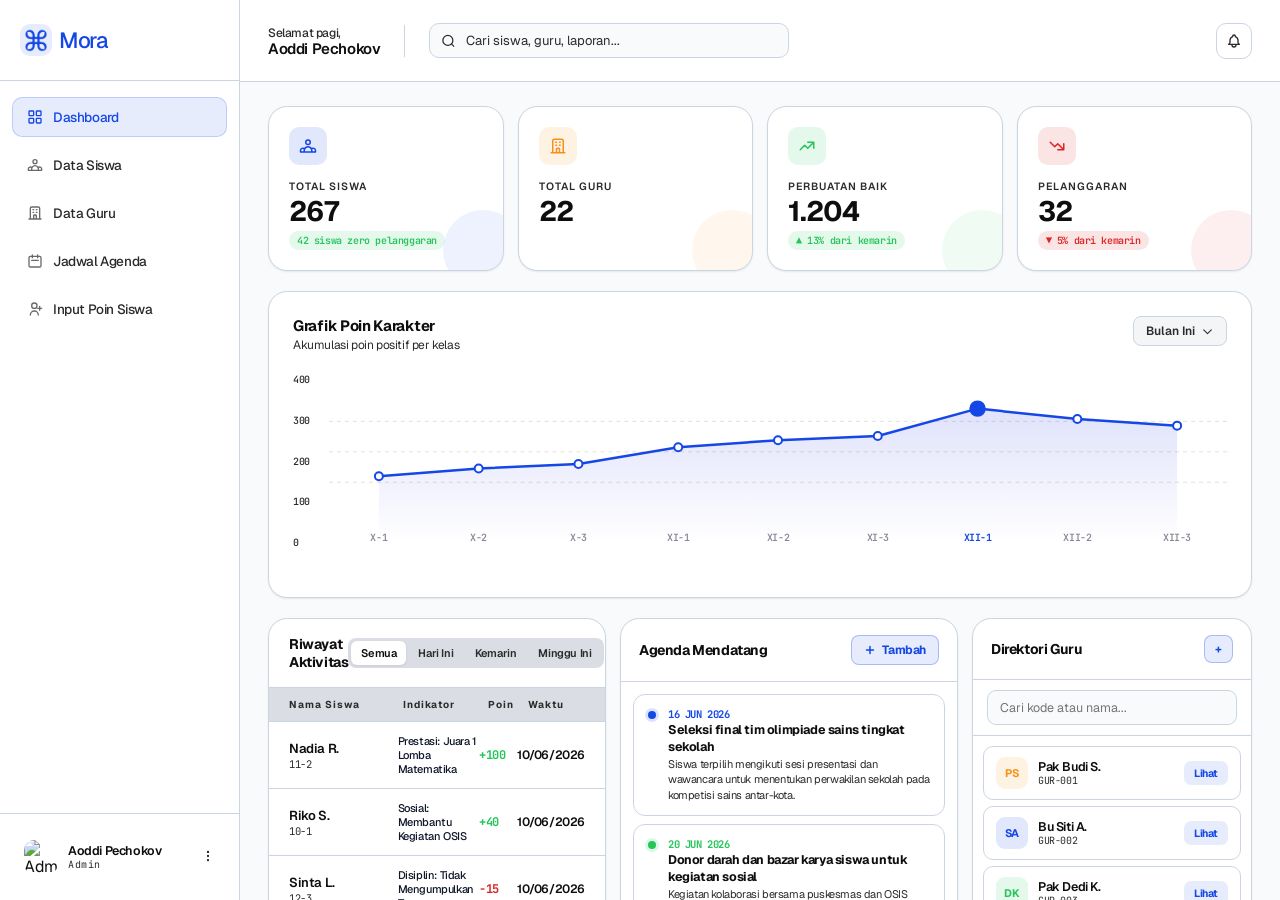
==== commit e12f72ac: "design consistency fixed" ====
--- a/Dashboard.html
+++ b/Dashboard.html
@@ -122,7 +122,7 @@
         .card-header { display: flex; align-items: flex-start; justify-content: space-between; margin-bottom: 20px; }
         .card-title { font-size: 15px; font-weight: 700; color: var(--foreground); letter-spacing: -0.3px; }
         .card-subtitle { font-size: 12px; color: var(--muted-foreground); margin-top: 2px; }
-        .chip-btn { display: flex; align-items: center; gap: 6px; font-size: 12px; font-weight: 600; color: var(--muted-foreground); background: var(--muted); border: 1px solid var(--border); border-radius: 8px; padding: 6px 12px; cursor: pointer; transition: all 0.15s; font-family: 'Geist', sans-serif; }
+        .chip-btn { display: flex; align-items: center; gap: 6px; font-size: 12px; font-weight: 600; color: var(--muted-foreground); background: hsl(from var(--muted) h s l / 30%); border: 1px solid var(--border); border-radius: 8px; padding: 6px 12px; cursor: pointer; transition: all 0.15s; font-family: 'Geist', sans-serif; }
         .chip-btn:hover { background: color-mix(in srgb, var(--muted) 70%, var(--border)); }
         .chip-btn svg { width: 13px; height: 13px; }
         .chart-filter { position: relative; display: flex; justify-content: flex-end; }
--- a/style.css
+++ b/style.css
@@ -68,6 +68,11 @@
   background-size: 80px 80px;
 }
 
+.pattern-radial {
+  background-color: var(--background);
+  background-image: repeating-radial-gradient(circle at 0 0, transparent 0, hsl(from var(--primary) h s l / 10%) 52px), repeating-linear-gradient(var(--muted) 50%, var(--background) 50%);
+}
+
 /* buttons */
 .btn {
   display: inline-flex;
@@ -223,6 +228,10 @@
 }
 
 @media (max-width: 768px) {
+  body.mobile-nav-open {
+    overflow: hidden;
+  }
+
   body>header {
     top: 0.75rem !important;
     left: 0.5rem !important;
@@ -237,28 +246,66 @@
   }
 
   body>header nav {
-    flex-wrap: wrap;
     width: 100% !important;
+    flex-wrap: nowrap;
     gap: 0.75rem;
     padding: 0.6rem;
     border-radius: 1.5rem;
   }
 
-  body>header nav>.brand-link {
-    justify-content: center;
+  #mobile-nav-overlay {
+    position: fixed;
+    inset: 0;
+    z-index: 49;
+    display: none;
+    background: rgba(15, 23, 42, 0.42);
+    opacity: 0;
+    transition: opacity 180ms ease;
+  }
+
+  #mobile-nav-overlay.is-open {
+    display: block;
+    opacity: 1;
   }
 
   body>header nav>.nav-links {
+    position: fixed;
+    top: 0;
+    right: 0;
+    z-index: 60;
+    width: min(82vw, 320px);
+    height: 100dvh;
+    padding: 1.1rem;
+    border-left: 1px solid var(--border);
+    background: var(--surface);
+    box-shadow: -18px 0 40px rgba(15, 23, 42, 0.16);
+    transform: translateX(105%);
+    transition: transform 220ms ease;
+    flex-direction: column;
+    align-items: stretch;
+    justify-content: flex-start;
+    gap: 1rem;
+  }
+
+  body>header nav>.nav-links.is-open {
+    transform: translateX(0);
+  }
+
+  body>header nav>.nav-links>div {
+    display: flex;
+    flex-direction: column;
+    gap: 0.35rem;
+  }
+
+  body>header nav>.nav-links a {
     width: 100%;
-    align-items: stretch;
-    gap: 0.5rem;
-    padding: 0.25rem 0 0;
-  }
-
-  body>header nav>.nav-links>a,
-  body>header nav>.nav-links>button {
-    width: 100%;
-    justify-content: center;
+    border-radius: 0.85rem;
+    padding: 0.85rem 0.9rem;
+    text-decoration: none;
+  }
+
+  body>header nav>.nav-links a:hover {
+    background: var(--muted);
   }
 
   .hero-section {
@@ -325,4 +372,4 @@
   .nav-toggle {
     display: none !important;
   }
-}+}
